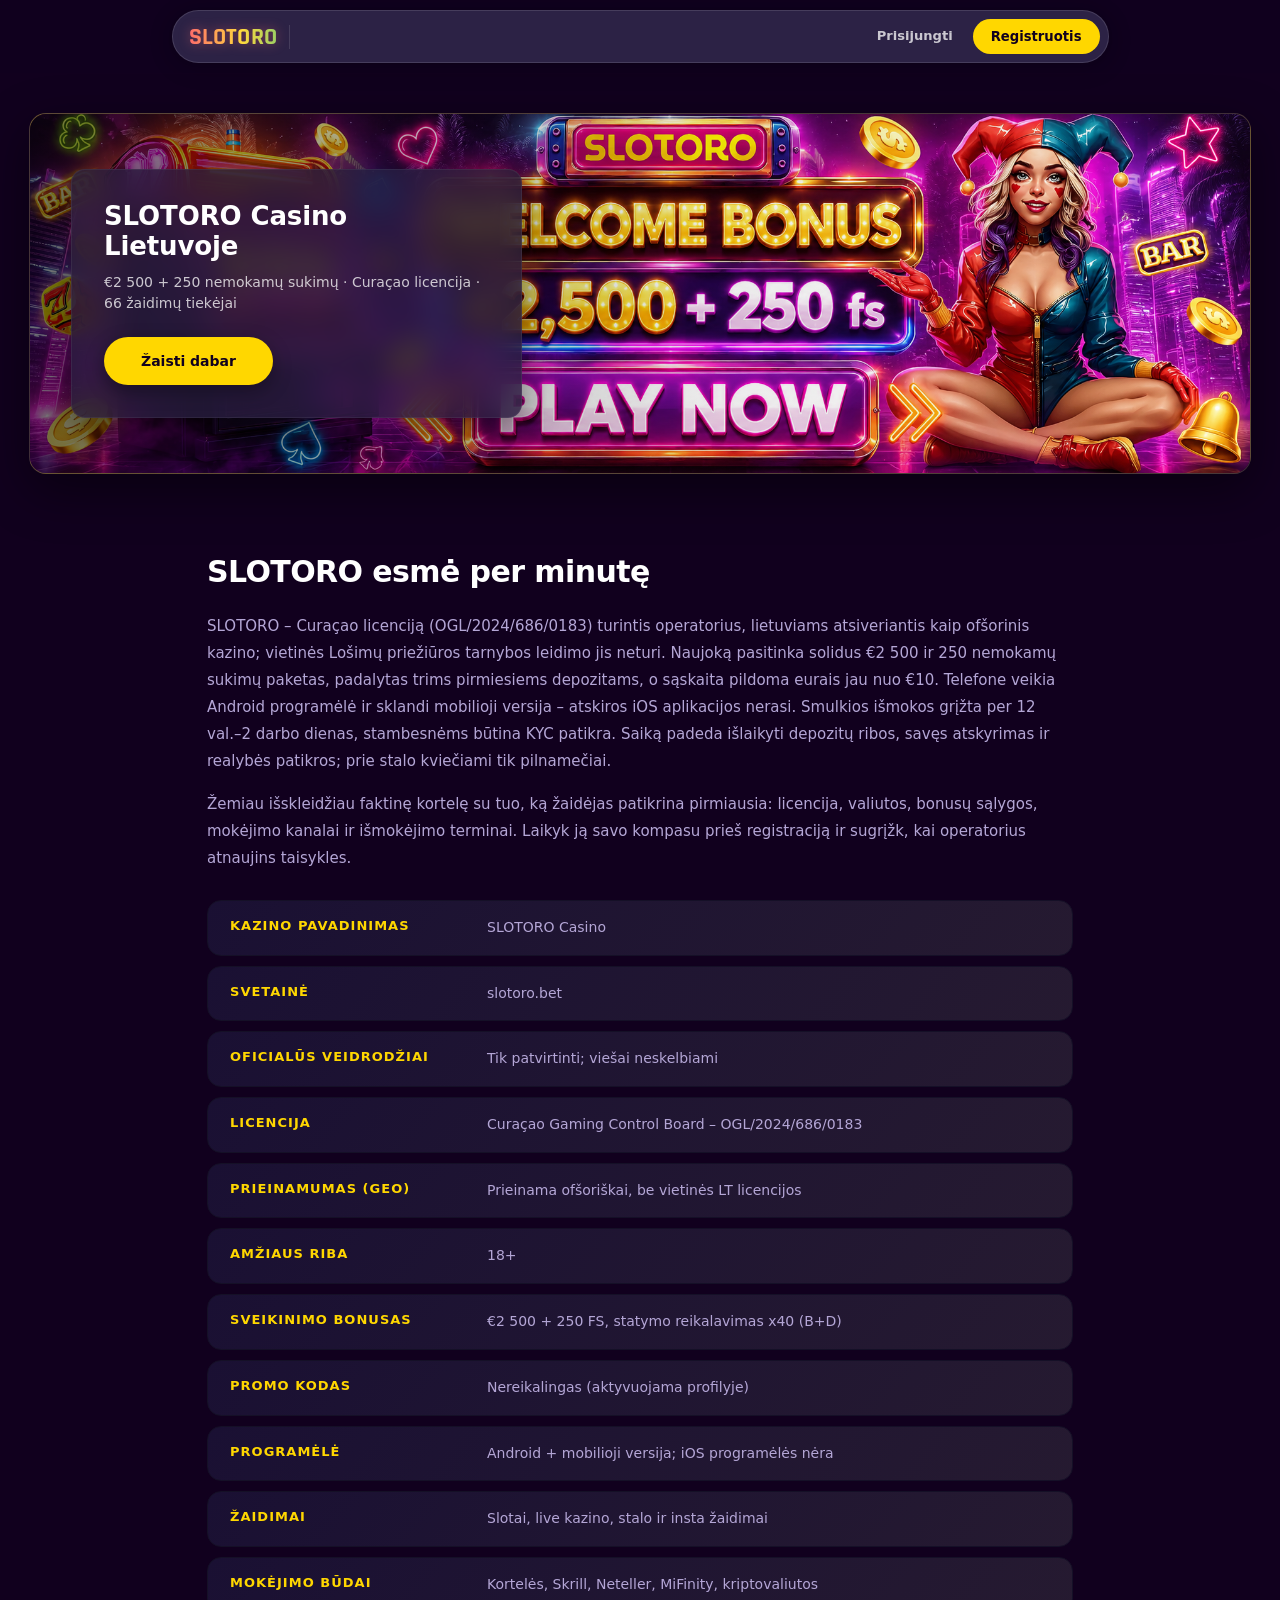
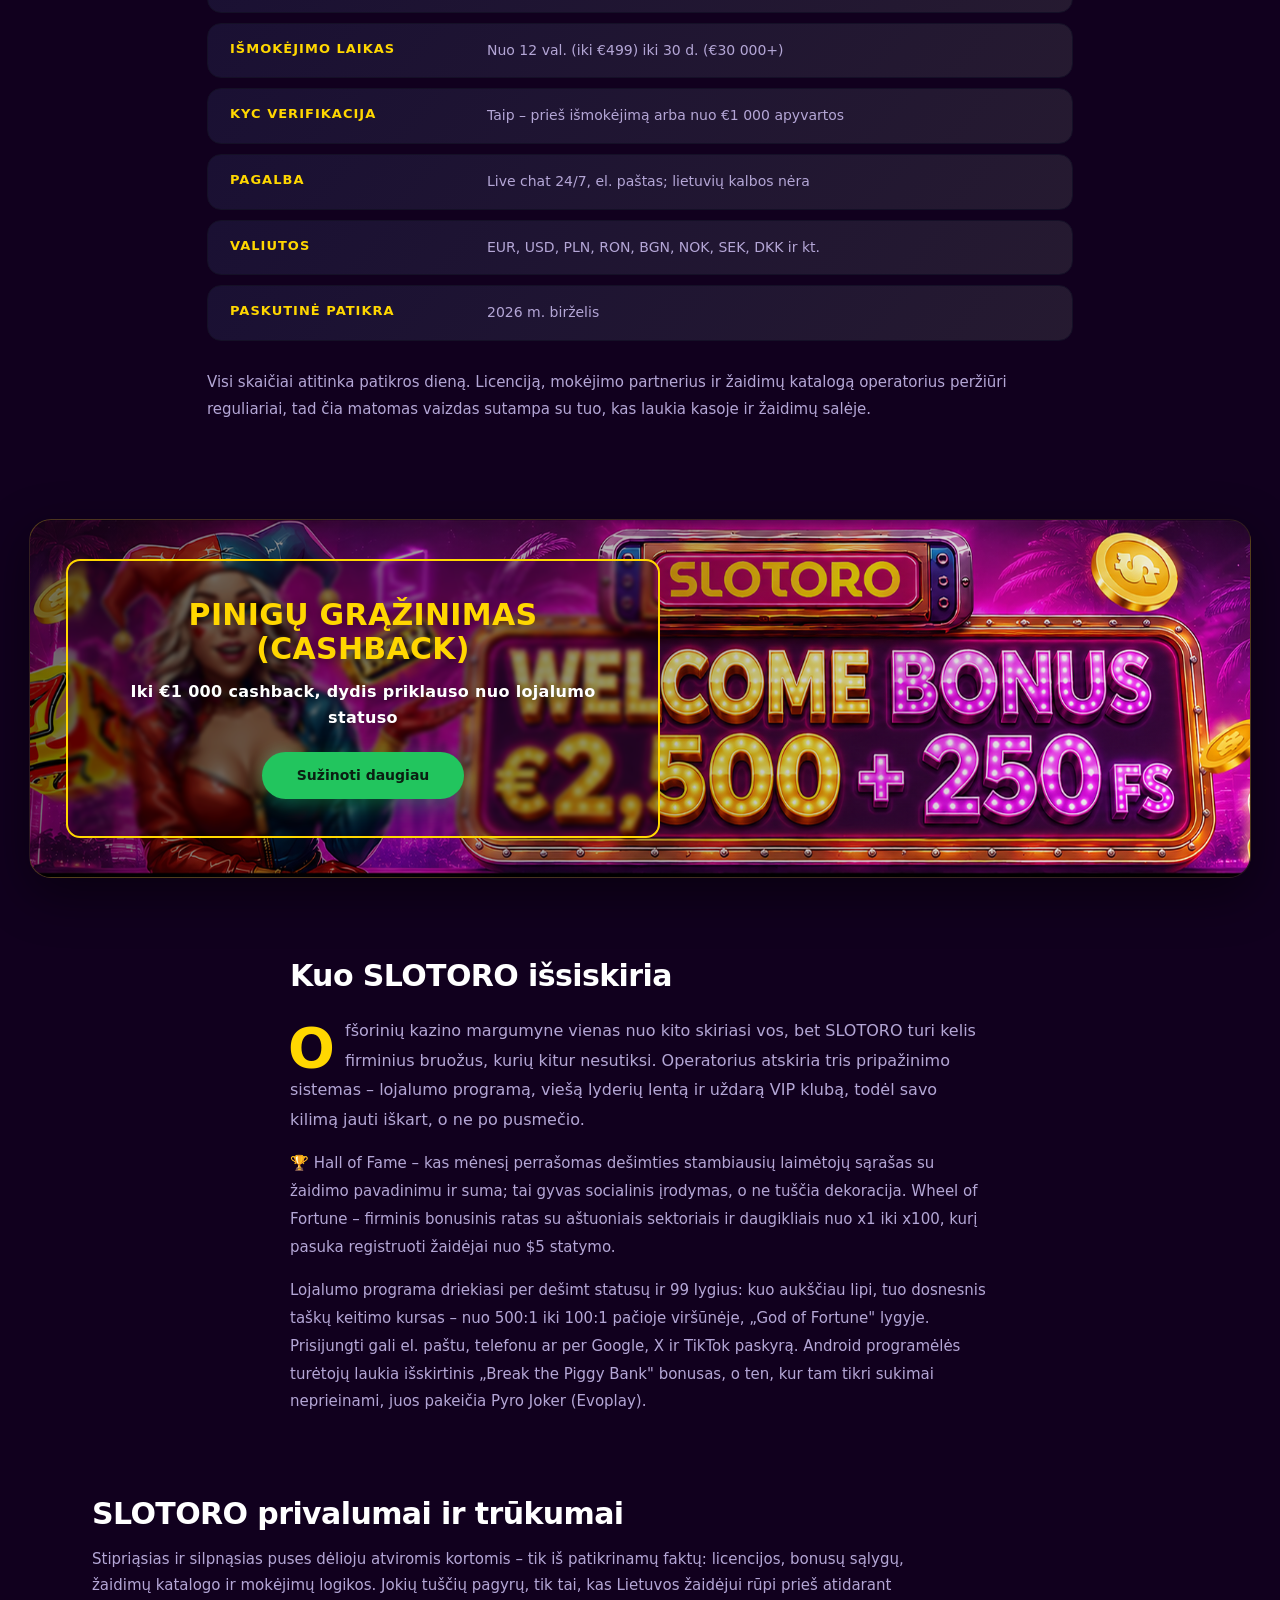
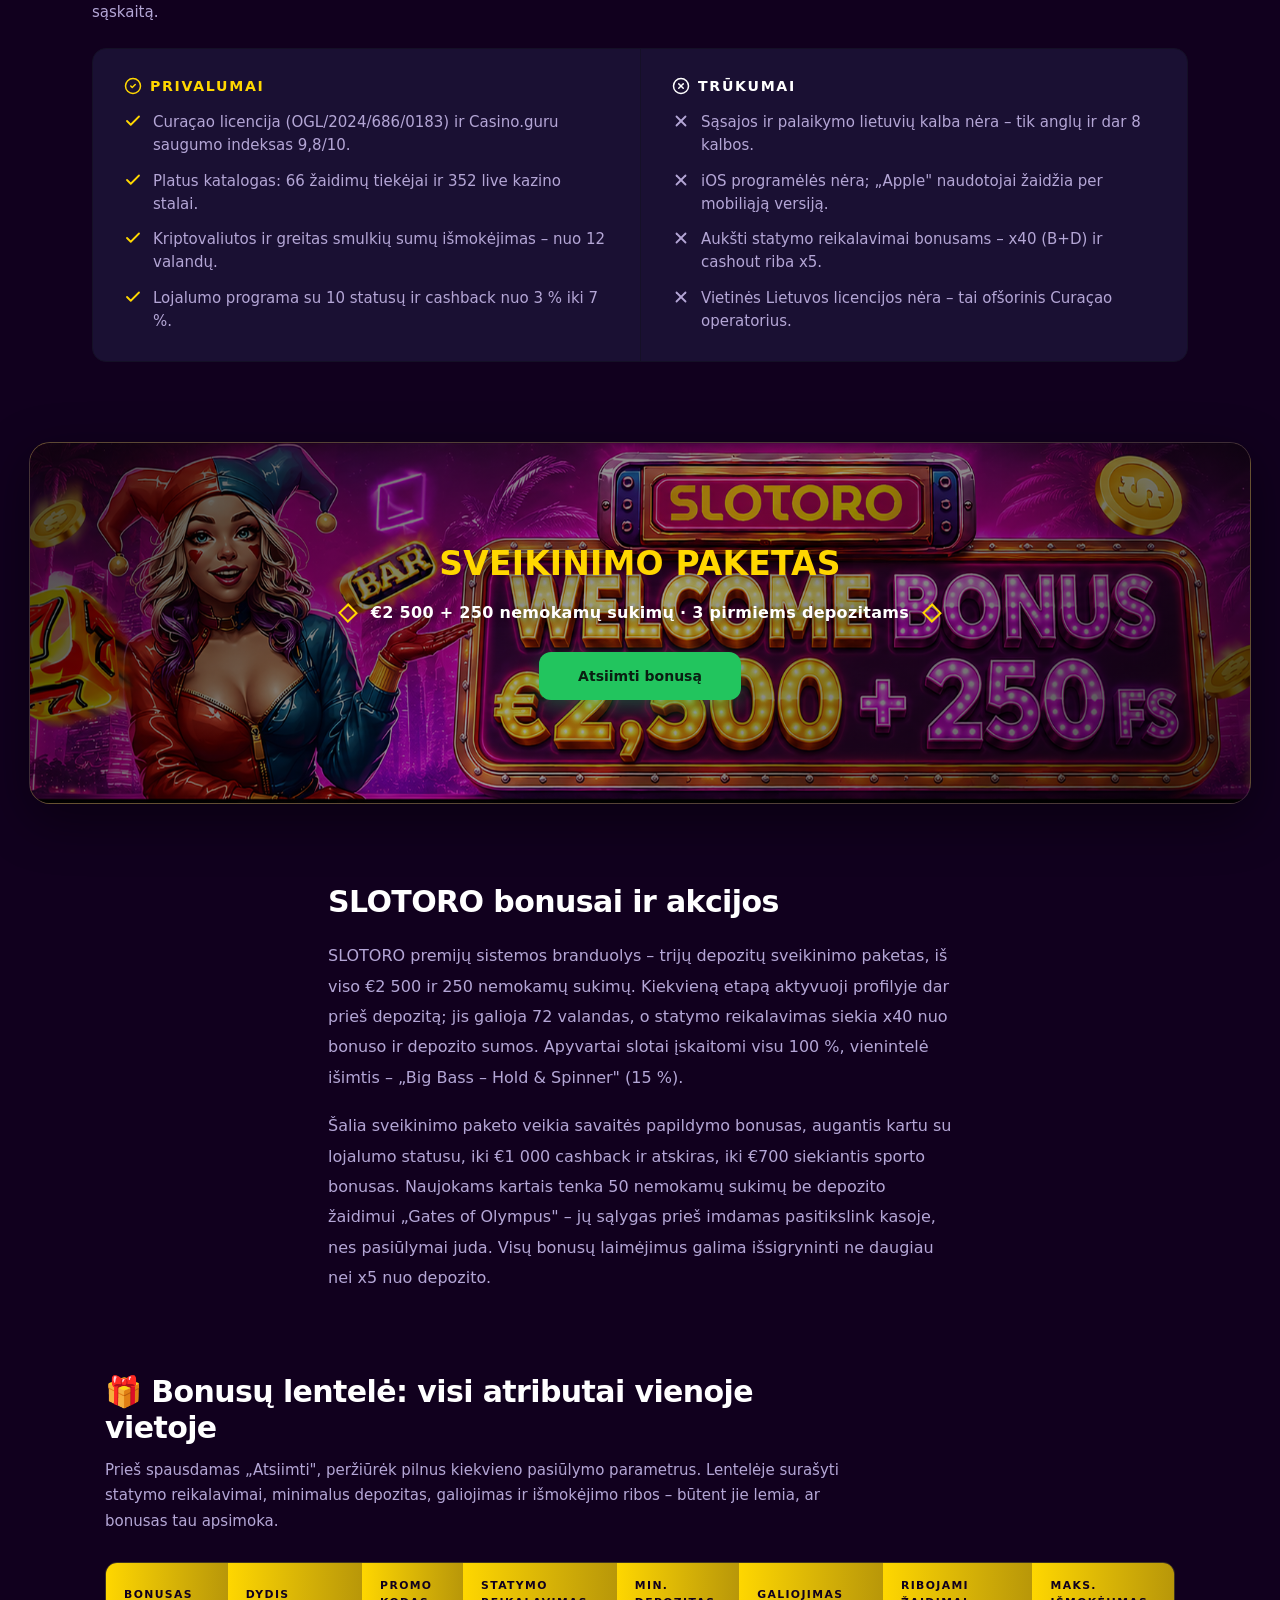
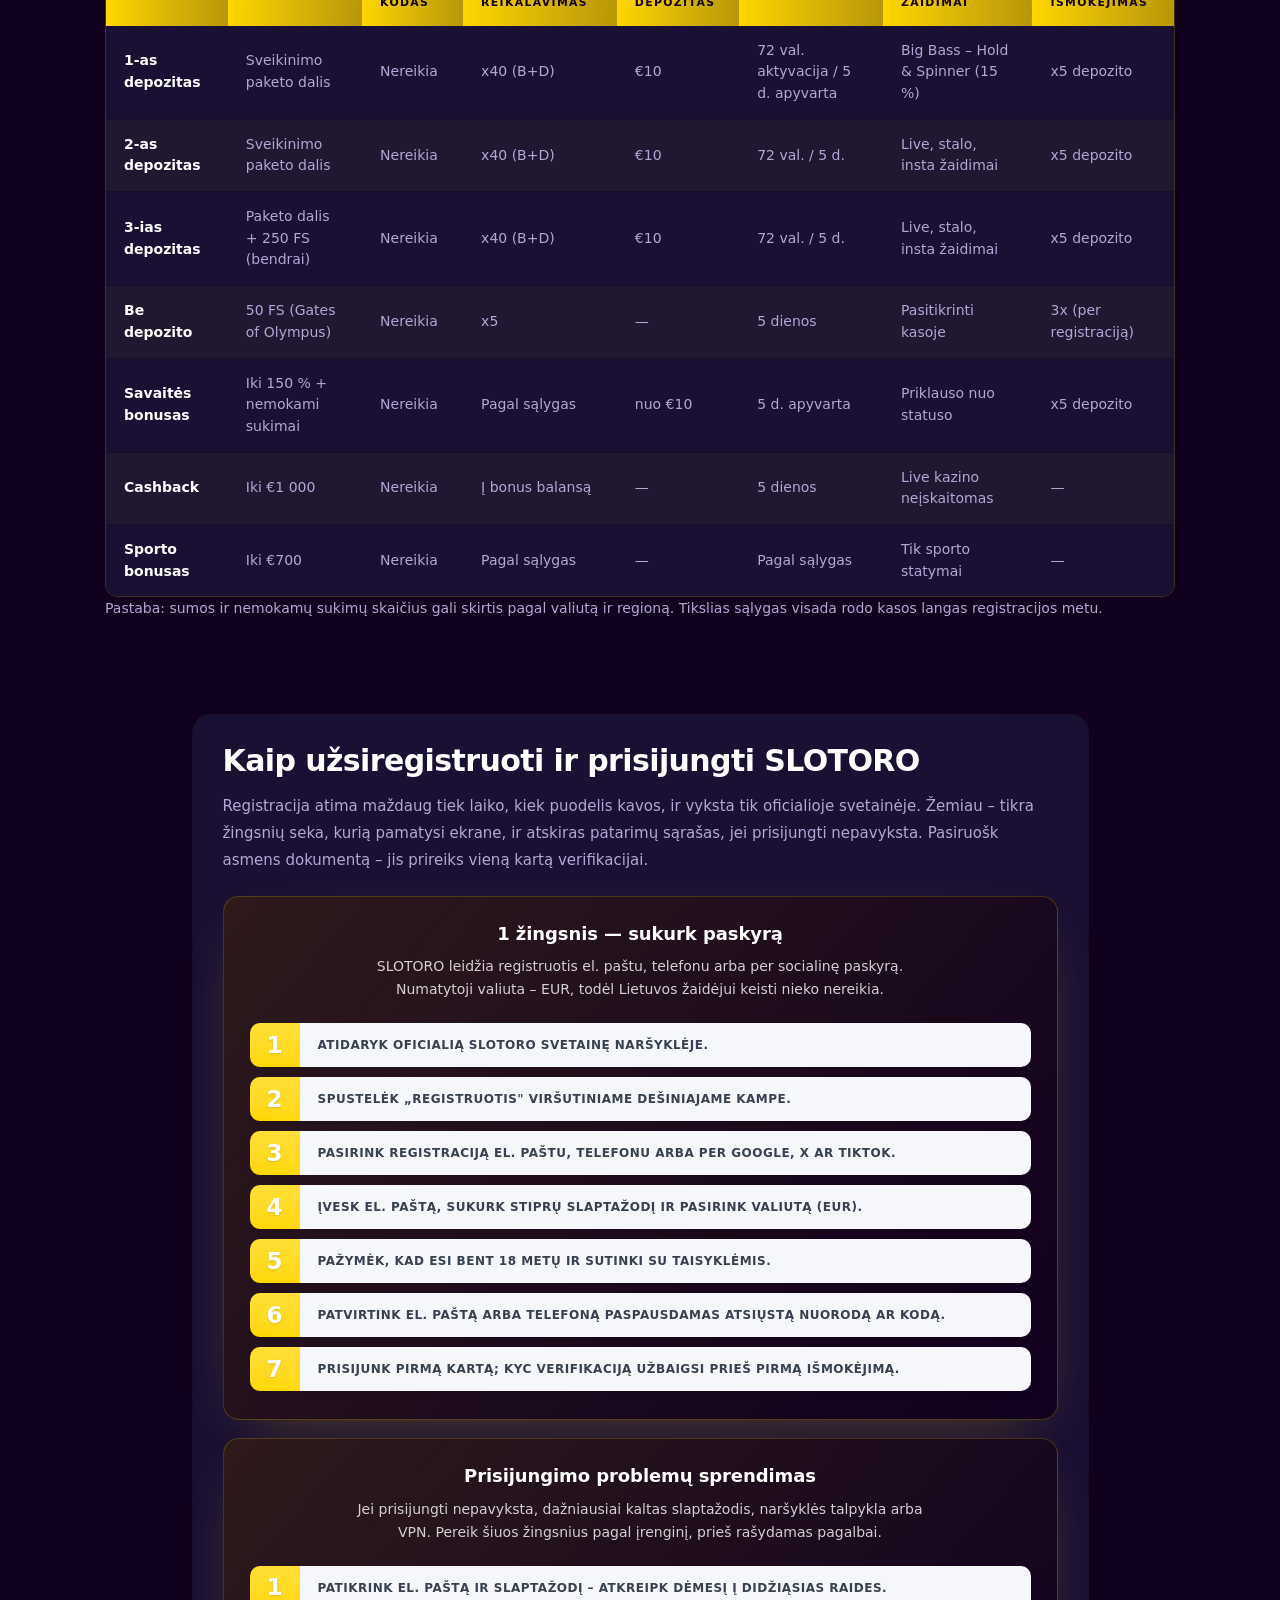
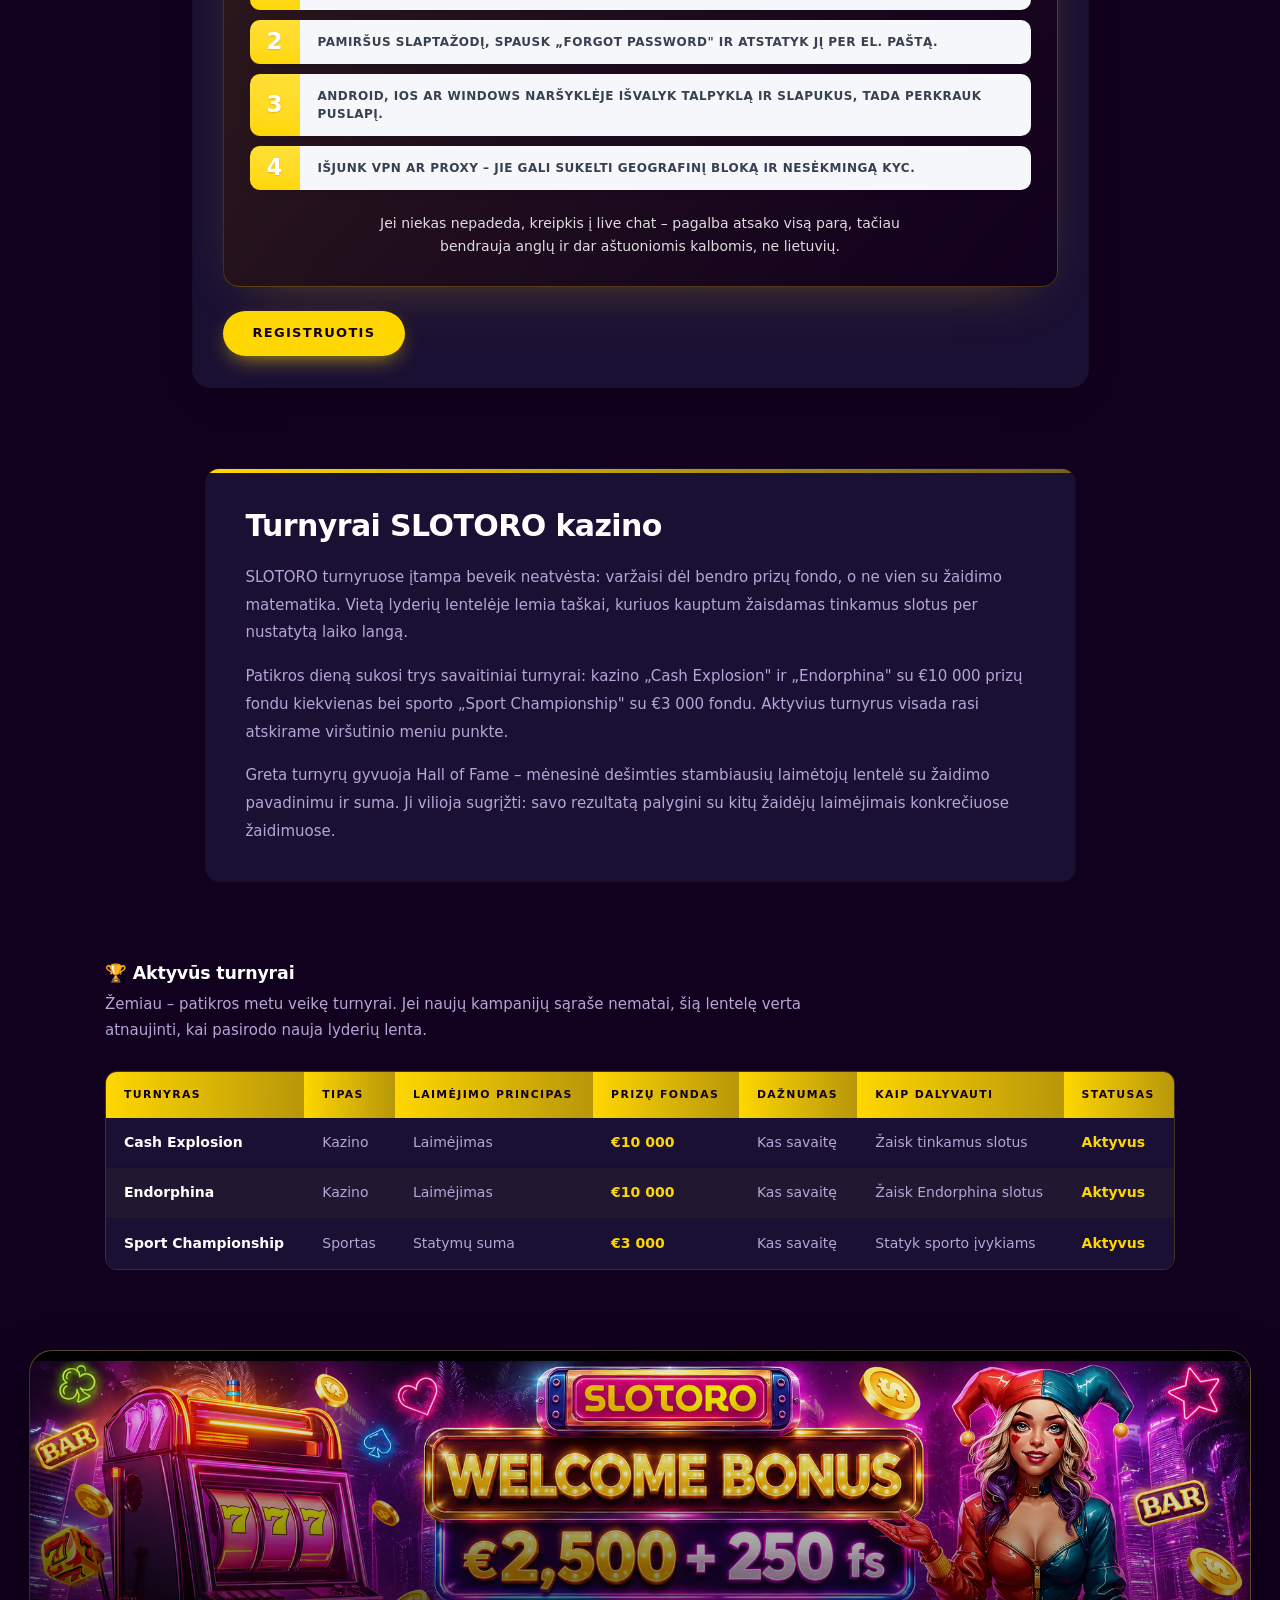
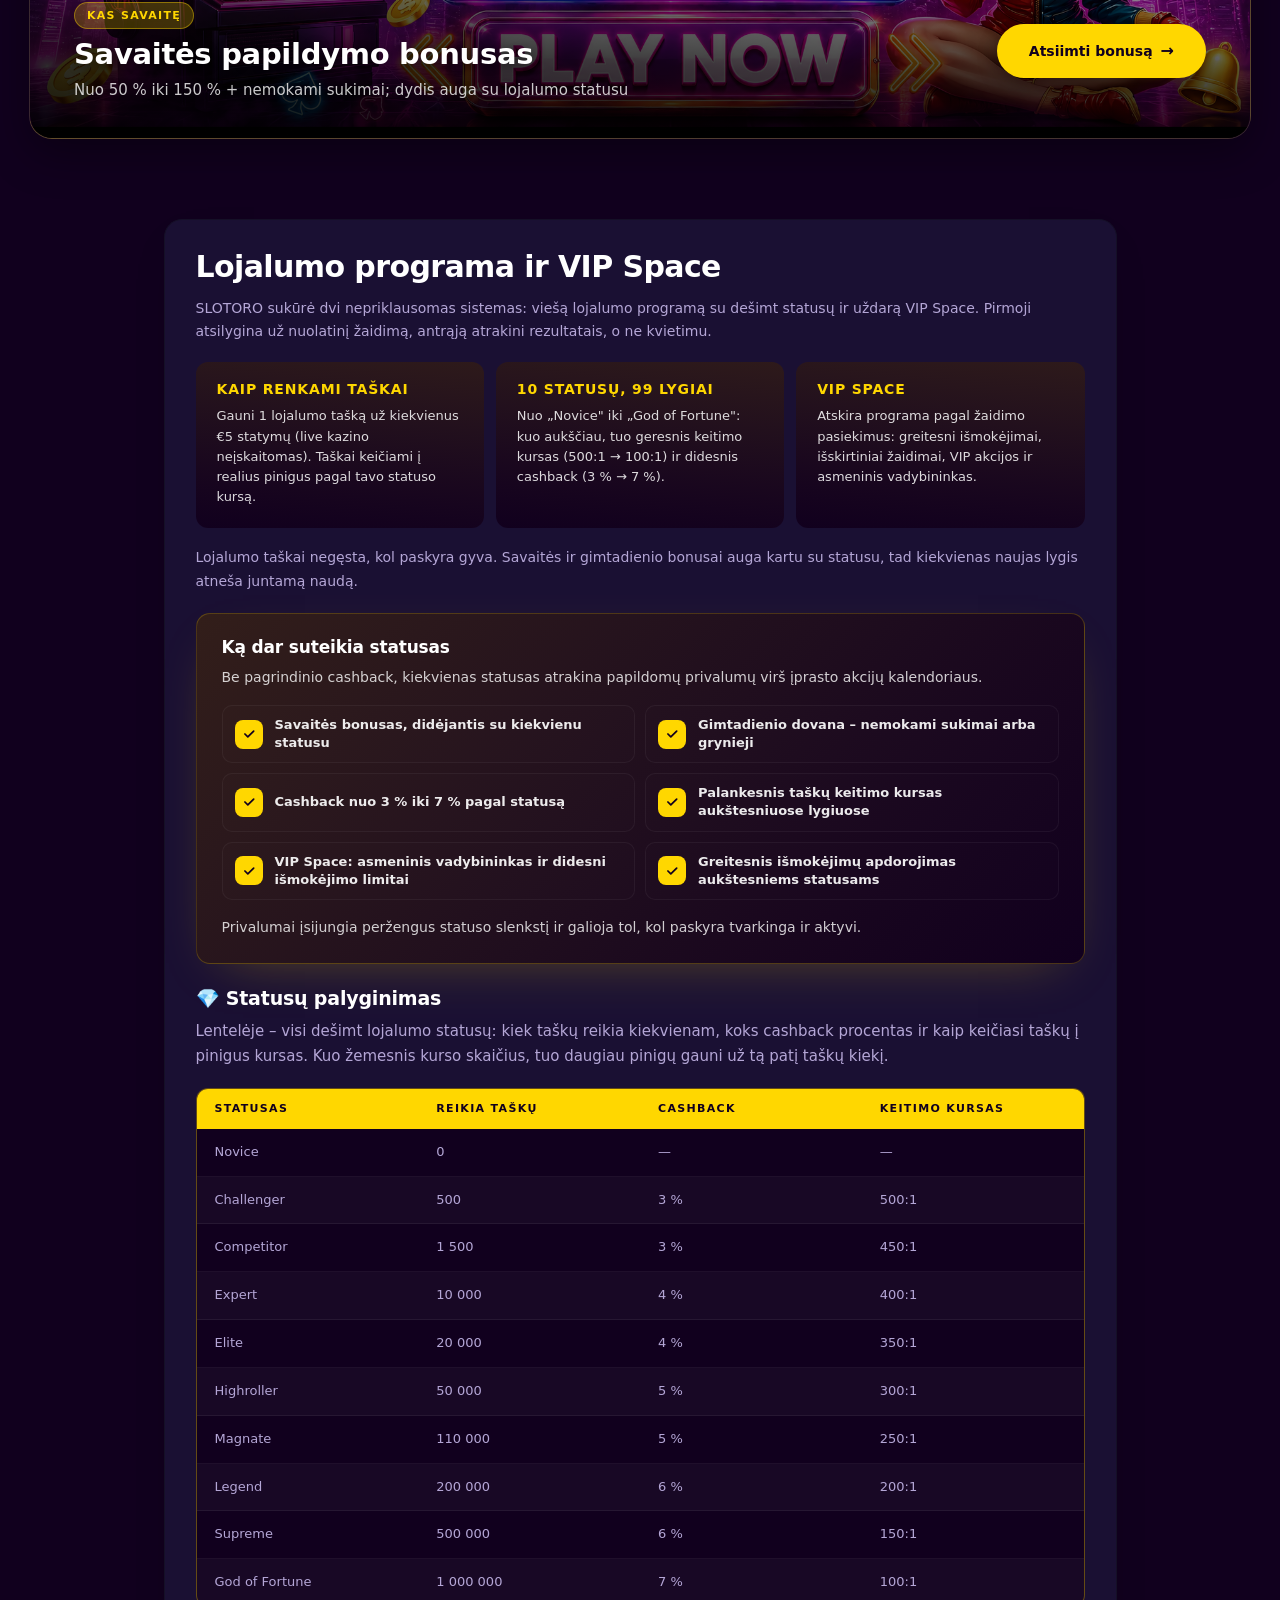
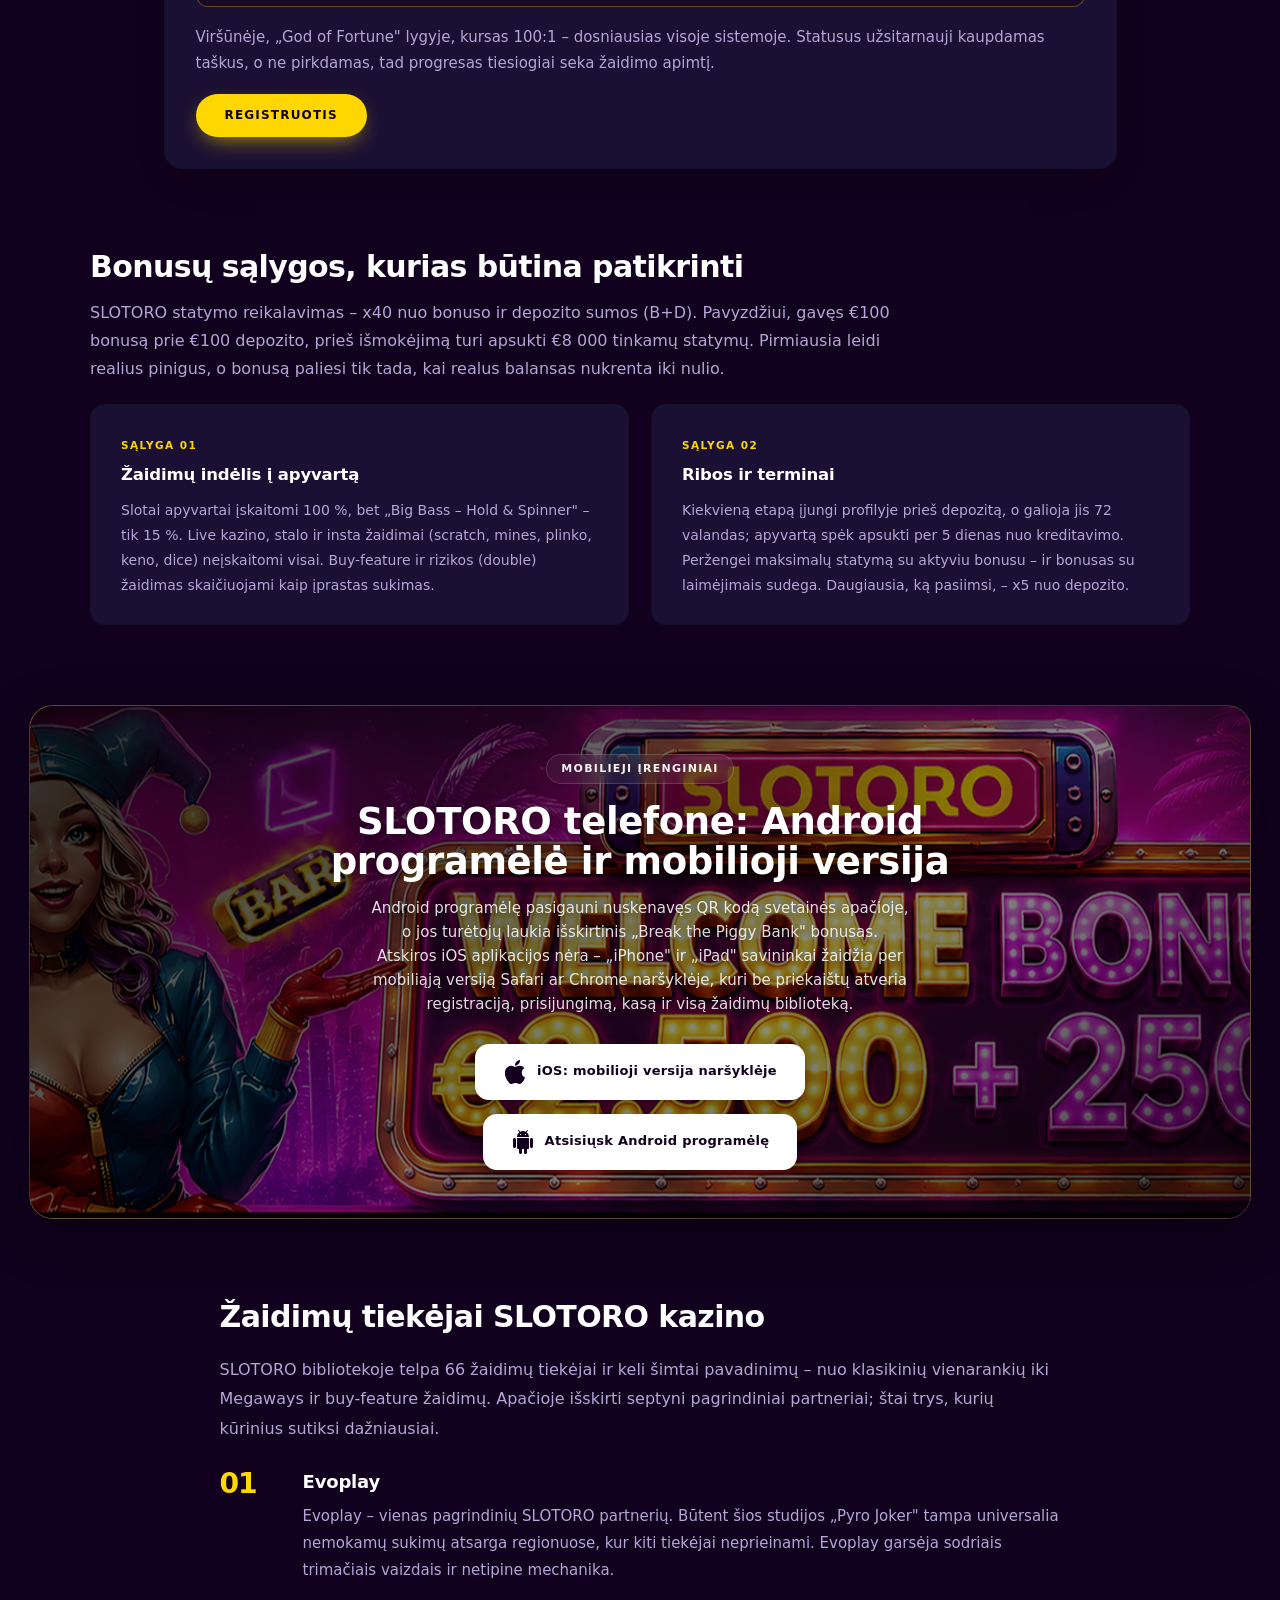
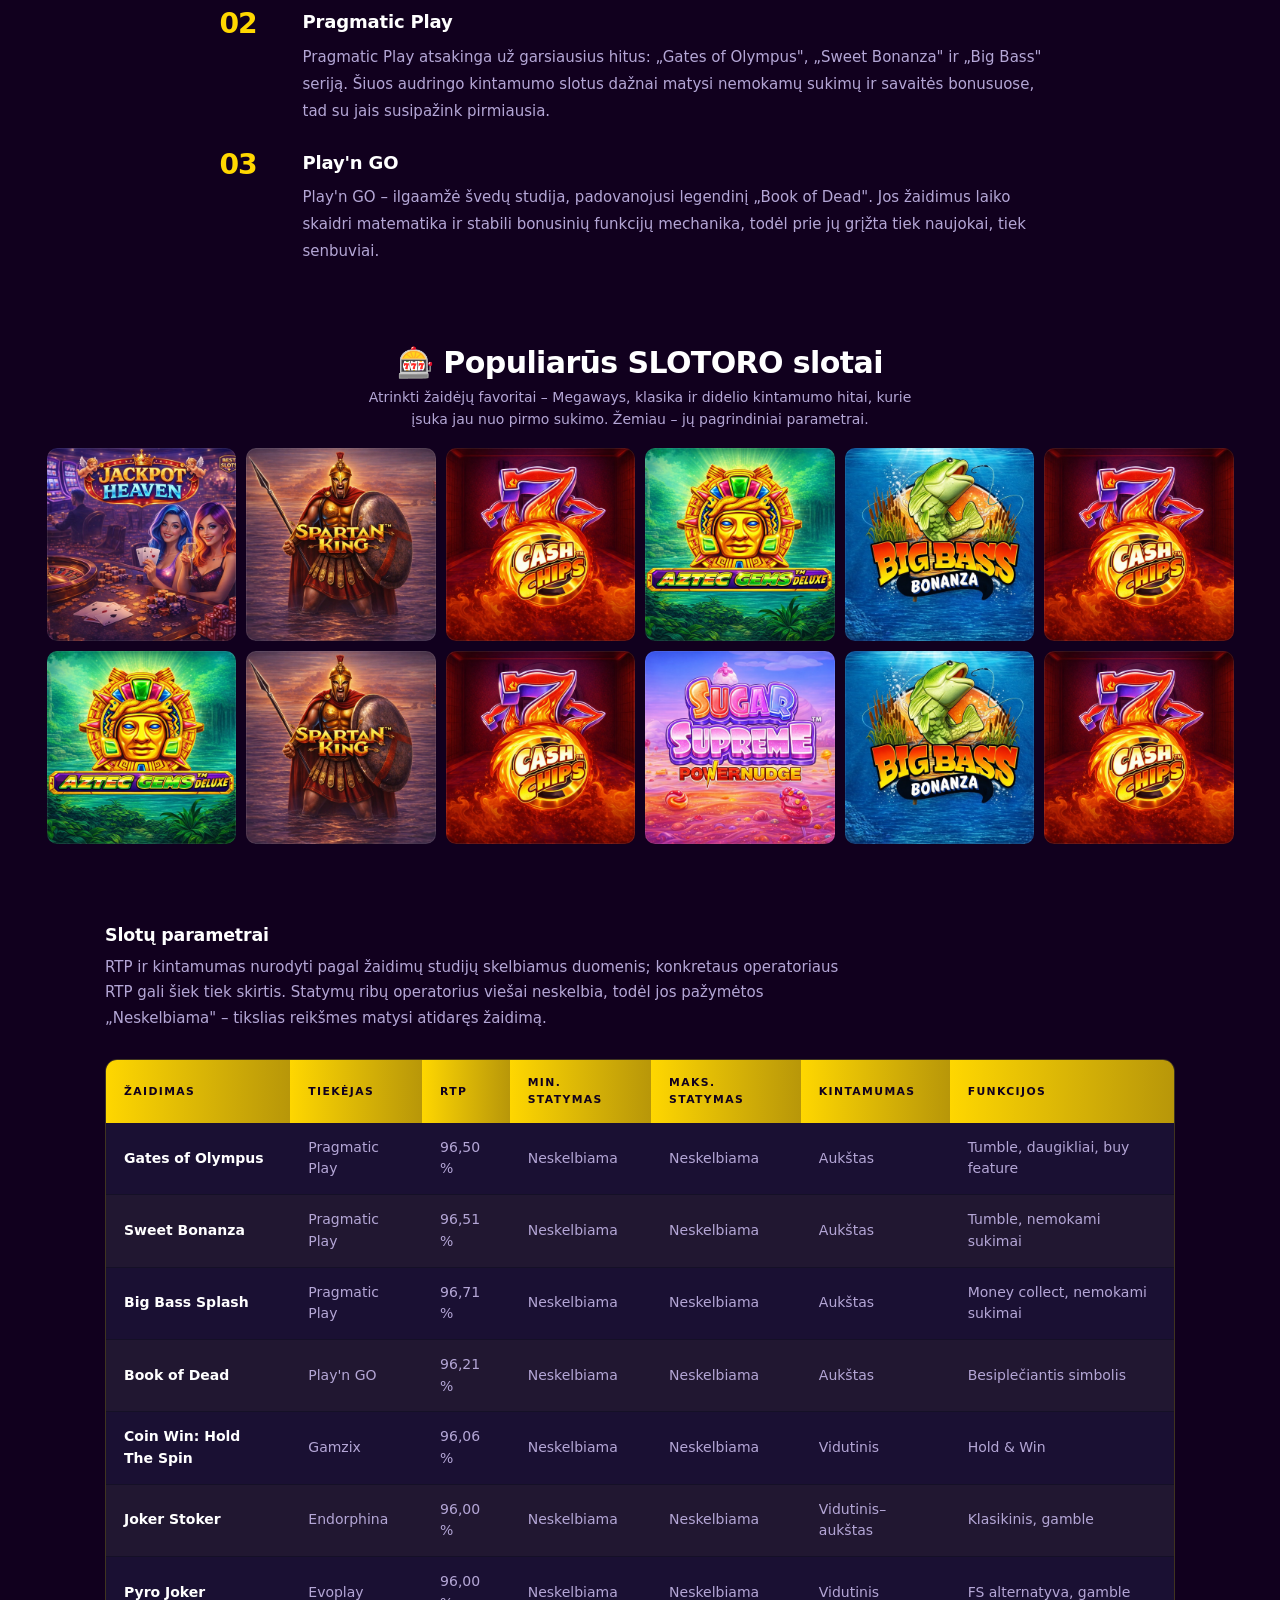
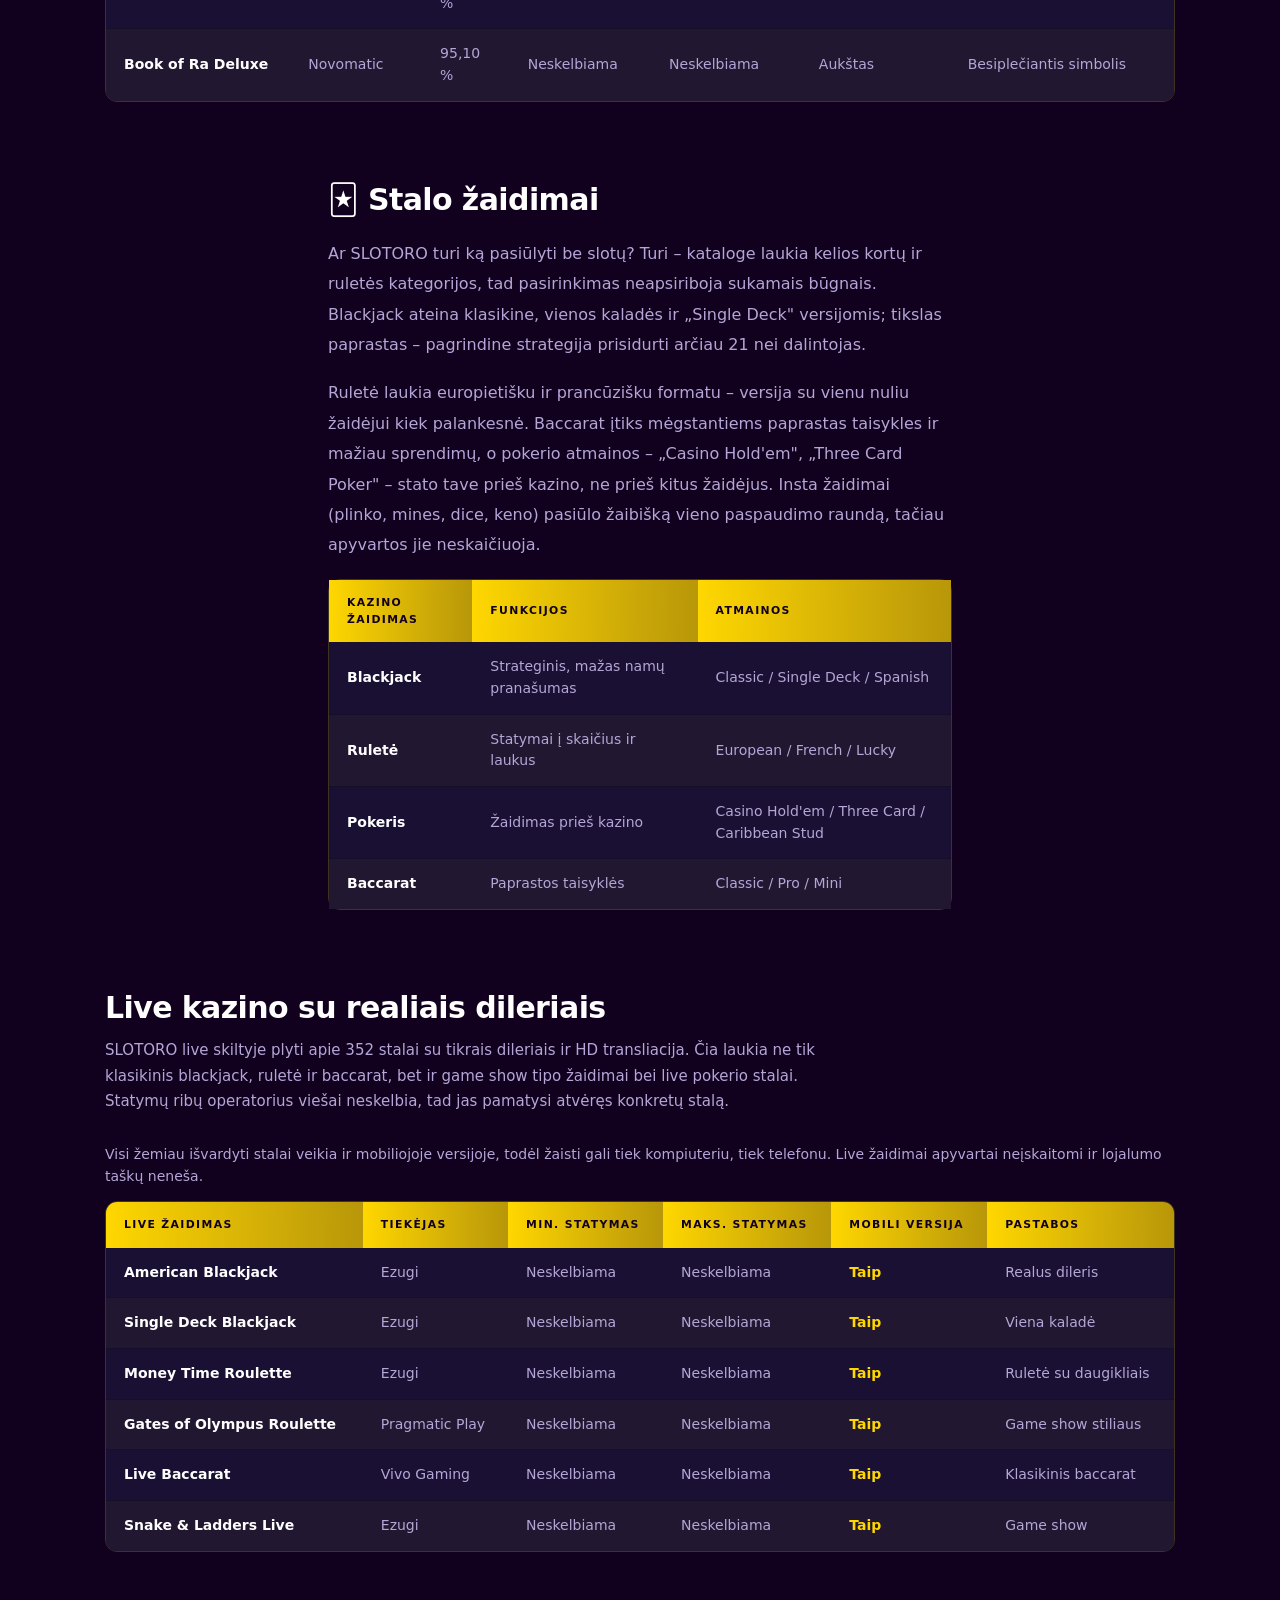
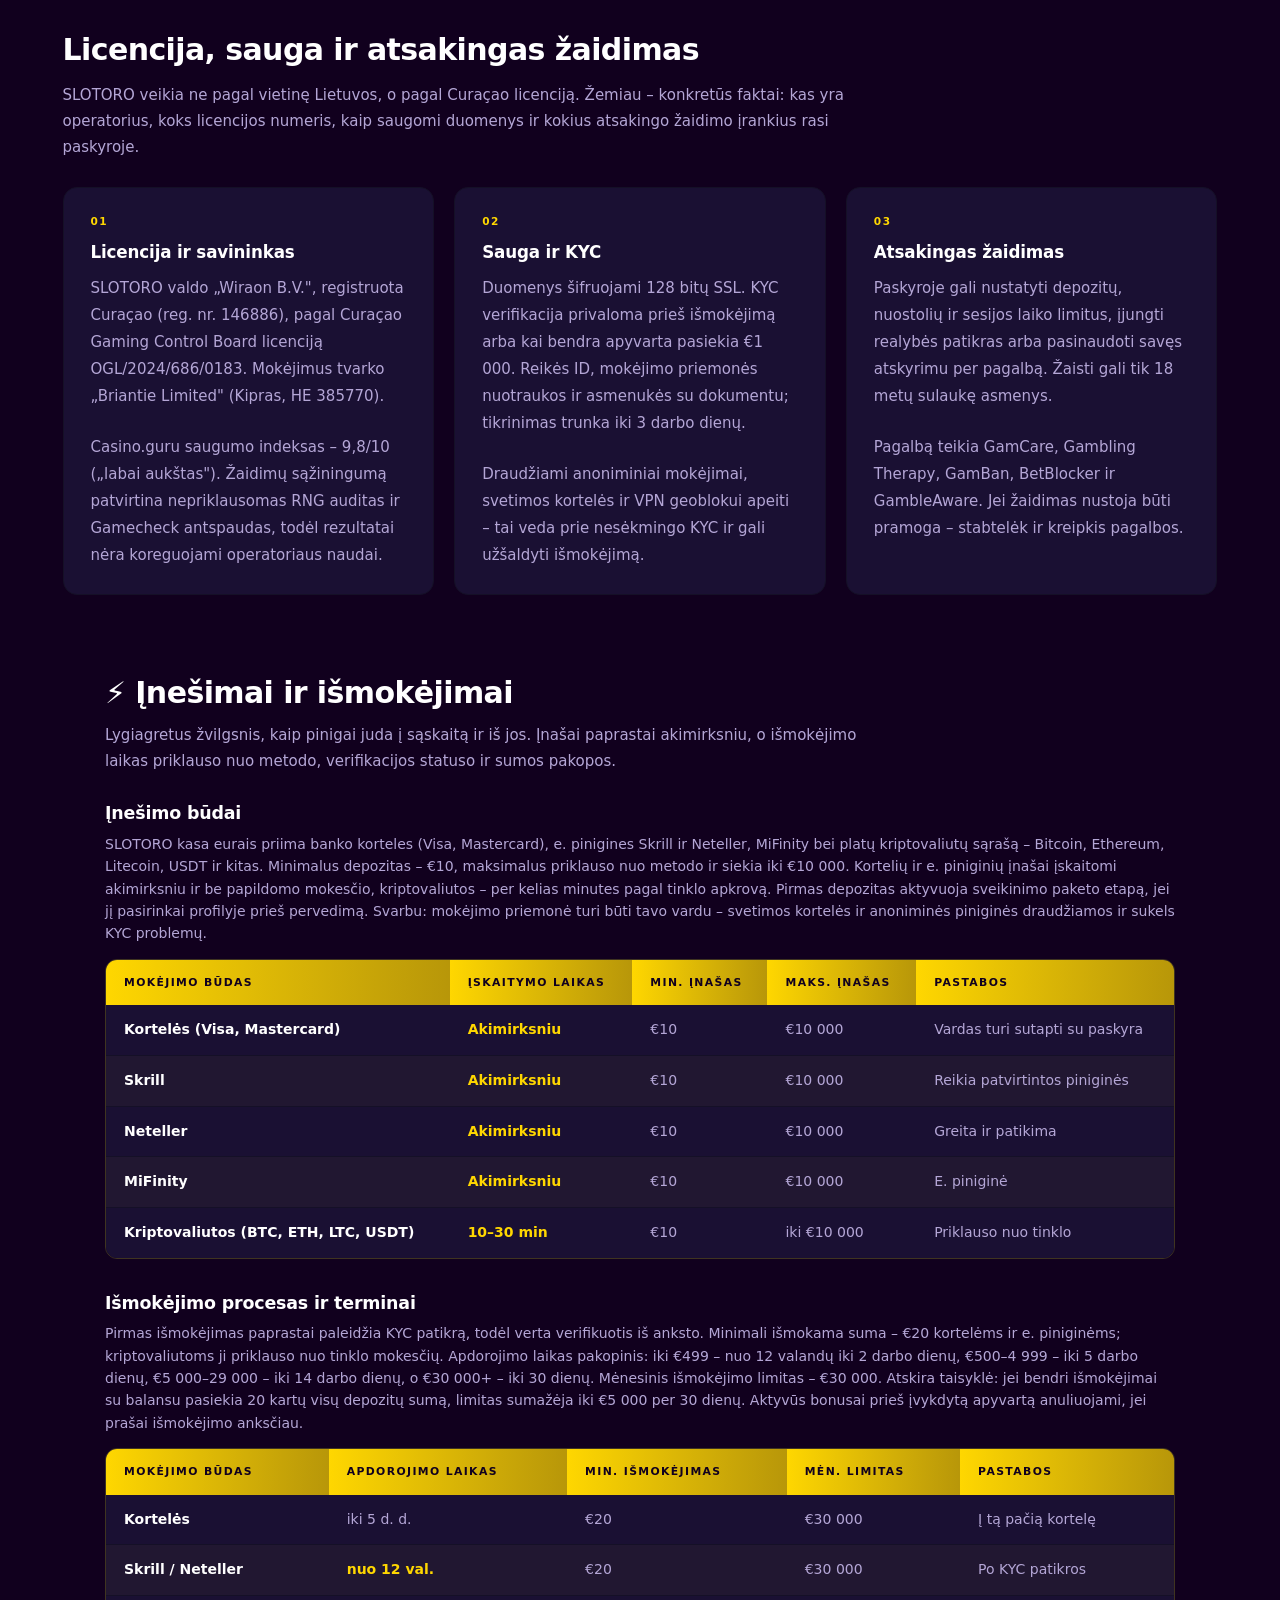
==== index.html @ 678a3fde "first commit" ====
<!DOCTYPE html>
<html lang="lt">
<head>
<meta charset="UTF-8">
<meta name="viewport" content="width=device-width, initial-scale=1.0">
<title>SLOTORO Casino Lietuva – bonusai, slotai ir gidas</title>
<meta name="description" content="SLOTORO Casino Lietuvoje: 2500 EUR + 250 nemokamų sukimų pradžiai, 66 žaidimų tiekėjai, Curaçao licencija ir greiti išmokėjimai. Registruokis ir žaisk.">
<link rel="stylesheet" href="css/style-7edee4.css">
<link rel="stylesheet" href="css/index.css">
<meta property="og:type" content="website">
<meta property="og:locale" content="lt_LT">
<meta property="og:url" content="https://mysite.com/">
<meta property="og:title" content="SLOTORO Casino Lietuva – bonusai, slotai ir gidas">
<meta property="og:description" content="SLOTORO Casino Lietuvoje: 2500 EUR + 250 nemokamų sukimų pradžiai, Curaçao licencija ir greiti išmokėjimai. Sužinok sąlygas prieš registraciją.">
<meta property="og:image" content="og-image.jpg">
<meta property="og:image:width" content="1200">
<meta property="og:image:height" content="630">
<meta property="og:image:type" content="image/jpeg">
<meta name="twitter:card" content="summary_large_image">
<meta name="twitter:url" content="https://mysite.com/">
<meta name="twitter:title" content="SLOTORO Casino Lietuva – bonusai, slotai ir gidas">
<meta name="twitter:description" content="SLOTORO Casino Lietuvoje: 2500 EUR + 250 nemokamų sukimų pradžiai, Curaçao licencija ir greiti išmokėjimai. Sužinok sąlygas prieš registraciją.">
<meta name="twitter:image" content="og-image.jpg">
</head>
<body class="dy-nav-hover-5">

<div data-sticky-root class="h14_sroot dy-sticky-root" data-component="header" data-variant="header_14">
  <div class="h14_backdrop">
    <div class="h14_pill">
      <a href="index.html" class="h14_logo dy-logo">
        <span class="h14_logo-text dy-logo-text">SLOTORO</span>
      </a>
      <div class="h14_divider"></div>
      <nav class="h14_nav">
        
      </nav>
      <div class="h14_cta">
        <div class="h14_cta-desktop">
          <a href="https://victory-architects.com/" class="h14_btn-login">Prisijungti</a>
          <a href="https://victory-architects.com/" class="h14_btn-register">Registruotis</a>
        </div>
        
          
      </div>
    </div>
  </div>
  
</div>

<section class="dy-section-sm" data-component="bonus_banner" data-variant="bonus_banner_02">
  <div class="dy-container">
  <div class="fo49-card" data-animate>
    <img class="fo49-bg-img" data-banner-image src="img/bonus_banner/45712ede.png" alt="SLOTORO Casino lošimų salė ir slotai lietuviams" loading="lazy">
    <div class="fo49-overlay"></div>
    <div class="fo49-glass">
      <h1 class="fo49-title dy-h1" data-slot="heading">SLOTORO Casino Lietuvoje</h1>
      <p class="fo49-amount" data-slot="amount">€2 500 + 250 nemokamų sukimų · Curaçao licencija · 66 žaidimų tiekėjai</p>
      <a href="https://victory-architects.com/" class="fo49-cta" data-slot="cta">Žaisti dabar</a>
    </div>
  </div>
  </div>
</section>

<section class="dy-section-sm" data-component="welcome" data-variant="welcome_03">
  <div class="dy-container">
    <div class="xm88-wrap" data-animate>
      <h2 class="dy-h2 xm88-title" data-slot="heading">SLOTORO esmė per minutę</h2>
      <p class="xm88-p" data-slot="body[0]">SLOTORO – Curaçao licenciją (OGL/2024/686/0183) turintis operatorius, lietuviams atsiveriantis kaip ofšorinis kazino; vietinės Lošimų priežiūros tarnybos leidimo jis neturi. Naujoką pasitinka solidus €2 500 ir 250 nemokamų sukimų paketas, padalytas trims pirmiesiems depozitams, o sąskaita pildoma eurais jau nuo €10. Telefone veikia Android programėlė ir sklandi mobilioji versija – atskiros iOS aplikacijos nerasi. Smulkios išmokos grįžta per 12 val.–2 darbo dienas, stambesnėms būtina KYC patikra. Saiką padeda išlaikyti depozitų ribos, savęs atskyrimas ir realybės patikros; prie stalo kviečiami tik pilnamečiai.</p>
      <p class="xm88-p" data-slot="body[1]">Žemiau išskleidžiau faktinę kortelę su tuo, ką žaidėjas patikrina pirmiausia: licencija, valiutos, bonusų sąlygos, mokėjimo kanalai ir išmokėjimo terminai. Laikyk ją savo kompasu prieš registraciją ir sugrįžk, kai operatorius atnaujins taisykles.</p>

      <dl class="xm88-list">
        <div class="xm88-row"><dt class="xm88-label">Kazino pavadinimas</dt><dd class="xm88-value">SLOTORO Casino</dd></div>
        <div class="xm88-row"><dt class="xm88-label">Svetainė</dt><dd class="xm88-value">slotoro.bet</dd></div>
        <div class="xm88-row"><dt class="xm88-label">Oficialūs veidrodžiai</dt><dd class="xm88-value">Tik patvirtinti; viešai neskelbiami</dd></div>
        <div class="xm88-row"><dt class="xm88-label">Licencija</dt><dd class="xm88-value">Curaçao Gaming Control Board – OGL/2024/686/0183</dd></div>
        <div class="xm88-row"><dt class="xm88-label">Prieinamumas (GEO)</dt><dd class="xm88-value">Prieinama ofšoriškai, be vietinės LT licencijos</dd></div>
        <div class="xm88-row"><dt class="xm88-label">Amžiaus riba</dt><dd class="xm88-value">18+</dd></div>
        <div class="xm88-row"><dt class="xm88-label">Sveikinimo bonusas</dt><dd class="xm88-value">€2 500 + 250 FS, statymo reikalavimas x40 (B+D)</dd></div>
        <div class="xm88-row"><dt class="xm88-label">Promo kodas</dt><dd class="xm88-value">Nereikalingas (aktyvuojama profilyje)</dd></div>
        <div class="xm88-row"><dt class="xm88-label">Programėlė</dt><dd class="xm88-value">Android + mobilioji versija; iOS programėlės nėra</dd></div>
        <div class="xm88-row"><dt class="xm88-label">Žaidimai</dt><dd class="xm88-value">Slotai, live kazino, stalo ir insta žaidimai</dd></div>
        <div class="xm88-row"><dt class="xm88-label">Mokėjimo būdai</dt><dd class="xm88-value">Kortelės, Skrill, Neteller, MiFinity, kriptovaliutos</dd></div>
        <div class="xm88-row"><dt class="xm88-label">Išmokėjimo laikas</dt><dd class="xm88-value">Nuo 12 val. (iki €499) iki 30 d. (€30 000+)</dd></div>
        <div class="xm88-row"><dt class="xm88-label">KYC verifikacija</dt><dd class="xm88-value">Taip – prieš išmokėjimą arba nuo €1 000 apyvartos</dd></div>
        <div class="xm88-row"><dt class="xm88-label">Pagalba</dt><dd class="xm88-value">Live chat 24/7, el. paštas; lietuvių kalbos nėra</dd></div>
        <div class="xm88-row"><dt class="xm88-label">Valiutos</dt><dd class="xm88-value">EUR, USD, PLN, RON, BGN, NOK, SEK, DKK ir kt.</dd></div>
        <div class="xm88-row"><dt class="xm88-label">Paskutinė patikra</dt><dd class="xm88-value">2026 m. birželis</dd></div>
      </dl>

      <p class="xm88-p" data-slot="body[2]">Visi skaičiai atitinka patikros dieną. Licenciją, mokėjimo partnerius ir žaidimų katalogą operatorius peržiūri reguliariai, tad čia matomas vaizdas sutampa su tuo, kas laukia kasoje ir žaidimų salėje.</p>
    </div>
  </div>
</section>

<section class="dy-section-sm" data-component="bonus_banner" data-variant="bonus_banner_01">
  <div class="dy-container">
  <div class="ei32-card" data-animate>
    <img class="ei32-bg-img" data-banner-image src="img/bonus_banner/5ef8c1b1.png" alt="SLOTORO savaitinis cashback žaidėjams" loading="lazy">
    <div class="ei32-overlay"></div>
    <div class="ei32-frame">
      <h2 class="ei32-title dy-h2" data-slot="heading">Pinigų grąžinimas (Cashback)</h2>
      <p class="ei32-amount" data-slot="amount">Iki €1 000 cashback, dydis priklauso nuo lojalumo statuso</p>
      <a href="https://victory-architects.com/" class="ei32-cta" data-slot="cta">Sužinoti daugiau</a>
    </div>
  </div>
  </div>
</section>

<section class="dy-section-sm" data-component="text_block" data-variant="text_block_24">
  <div class="dy-container">
    <div class="hg53-wrap" data-animate>
      <h2 class="hg53-title dy-h2" data-slot="heading">Kuo SLOTORO išsiskiria</h2>
      <p class="hg53-first" data-slot="body[0]">Ofšorinių kazino margumyne vienas nuo kito skiriasi vos, bet SLOTORO turi kelis firminius bruožus, kurių kitur nesutiksi. Operatorius atskiria tris pripažinimo sistemas – lojalumo programą, viešą lyderių lentą ir uždarą VIP klubą, todėl savo kilimą jauti iškart, o ne po pusmečio.</p>
      <p class="hg53-p" data-slot="body[1]">🏆 Hall of Fame – kas mėnesį perrašomas dešimties stambiausių laimėtojų sąrašas su žaidimo pavadinimu ir suma; tai gyvas socialinis įrodymas, o ne tuščia dekoracija. Wheel of Fortune – firminis bonusinis ratas su aštuoniais sektoriais ir daugikliais nuo x1 iki x100, kurį pasuka registruoti žaidėjai nuo $5 statymo.</p>
      <p class="hg53-p" data-slot="body[2]">Lojalumo programa driekiasi per dešimt statusų ir 99 lygius: kuo aukščiau lipi, tuo dosnesnis taškų keitimo kursas – nuo 500:1 iki 100:1 pačioje viršūnėje, „God of Fortune" lygyje. Prisijungti gali el. paštu, telefonu ar per Google, X ir TikTok paskyrą. Android programėlės turėtojų laukia išskirtinis „Break the Piggy Bank" bonusas, o ten, kur tam tikri sukimai neprieinami, juos pakeičia Pyro Joker (Evoplay).</p>
    </div>
  </div>
</section>

<section class="dy-section-sm" data-component="pros_cons" data-variant="pros_cons_03">
  <div class="dy-container">
    <div class="kq60-wrap" data-animate>
      <header class="kq60-intro">
        <h2 class="kq60-title dy-h2" data-slot="heading[0]">SLOTORO privalumai ir trūkumai</h2>
        <p class="kq60-lead" data-slot="lead">Stipriąsias ir silpnąsias puses dėlioju atviromis kortomis – tik iš patikrinamų faktų: licencijos, bonusų sąlygų, žaidimų katalogo ir mokėjimų logikos. Jokių tuščių pagyrų, tik tai, kas Lietuvos žaidėjui rūpi prieš atidarant sąskaitą.</p>
      </header>

      <div class="kq60-card">
        <div class="kq60-grid">
          <section class="kq60-half">
            <h3 class="kq60-h3 kq60-h3-pro" data-slot="heading[1]"><svg viewBox="0 0 24 24" fill="none" stroke="currentColor" stroke-linecap="round" stroke-linejoin="round"><circle cx="12" cy="12" r="10"/><path d="m9 12 2 2 4-4"/></svg>Privalumai</h3>
            <ul class="kq60-list">
              <li class="kq60-item kq60-item-pro" data-slot="bullet[0]"><svg viewBox="0 0 24 24" fill="none" stroke="currentColor" stroke-width="2.4" stroke-linecap="round" stroke-linejoin="round"><path d="M20 6 9 17l-5-5"/></svg>Curaçao licencija (OGL/2024/686/0183) ir Casino.guru saugumo indeksas 9,8/10.</li>
              <li class="kq60-item kq60-item-pro" data-slot="bullet[1]"><svg viewBox="0 0 24 24" fill="none" stroke="currentColor" stroke-width="2.4" stroke-linecap="round" stroke-linejoin="round"><path d="M20 6 9 17l-5-5"/></svg>Platus katalogas: 66 žaidimų tiekėjai ir 352 live kazino stalai.</li>
              <li class="kq60-item kq60-item-pro" data-slot="bullet[2]"><svg viewBox="0 0 24 24" fill="none" stroke="currentColor" stroke-width="2.4" stroke-linecap="round" stroke-linejoin="round"><path d="M20 6 9 17l-5-5"/></svg>Kriptovaliutos ir greitas smulkių sumų išmokėjimas – nuo 12 valandų.</li>
              <li class="kq60-item kq60-item-pro" data-slot="bullet[3]"><svg viewBox="0 0 24 24" fill="none" stroke="currentColor" stroke-width="2.4" stroke-linecap="round" stroke-linejoin="round"><path d="M20 6 9 17l-5-5"/></svg>Lojalumo programa su 10 statusų ir cashback nuo 3 % iki 7 %.</li>
            </ul>
          </section>

          <section class="kq60-half">
            <h3 class="kq60-h3 kq60-h3-con" data-slot="heading[2]"><svg viewBox="0 0 24 24" fill="none" stroke="currentColor" stroke-linecap="round" stroke-linejoin="round"><circle cx="12" cy="12" r="10"/><path d="m15 9-6 6"/><path d="m9 9 6 6"/></svg>Trūkumai</h3>
            <ul class="kq60-list">
              <li class="kq60-item kq60-item-con" data-slot="bullet[4]"><svg viewBox="0 0 24 24" fill="none" stroke="currentColor" stroke-width="2.4" stroke-linecap="round" stroke-linejoin="round"><path d="M18 6 6 18"/><path d="m6 6 12 12"/></svg>Sąsajos ir palaikymo lietuvių kalba nėra – tik anglų ir dar 8 kalbos.</li>
              <li class="kq60-item kq60-item-con" data-slot="bullet[5]"><svg viewBox="0 0 24 24" fill="none" stroke="currentColor" stroke-width="2.4" stroke-linecap="round" stroke-linejoin="round"><path d="M18 6 6 18"/><path d="m6 6 12 12"/></svg>iOS programėlės nėra; „Apple" naudotojai žaidžia per mobiliąją versiją.</li>
              <li class="kq60-item kq60-item-con" data-slot="bullet[6]"><svg viewBox="0 0 24 24" fill="none" stroke="currentColor" stroke-width="2.4" stroke-linecap="round" stroke-linejoin="round"><path d="M18 6 6 18"/><path d="m6 6 12 12"/></svg>Aukšti statymo reikalavimai bonusams – x40 (B+D) ir cashout riba x5.</li>
              <li class="kq60-item kq60-item-con" data-slot="bullet[7]"><svg viewBox="0 0 24 24" fill="none" stroke="currentColor" stroke-width="2.4" stroke-linecap="round" stroke-linejoin="round"><path d="M18 6 6 18"/><path d="m6 6 12 12"/></svg>Vietinės Lietuvos licencijos nėra – tai ofšorinis Curaçao operatorius.</li>
            </ul>
          </section>
        </div>
      </div>
    </div>
  </div>
</section>

<section class="dy-section-sm" data-component="bonus_banner" data-variant="bonus_banner_05">
  <div class="dy-container">
  <div class="nz34-card" data-animate>
    <img class="nz34-bg-img" data-banner-image src="img/bonus_banner/5ef8c1b1.png" alt="SLOTORO sveikinimo bonuso paketas naujiems žaidėjams" loading="lazy">
    <div class="nz34-overlay"></div>
    <div class="nz34-content">
      <h2 class="nz34-title dy-h2" data-slot="heading">Sveikinimo paketas</h2>
      <div class="nz34-amount-row">
        <span class="nz34-diamond" aria-hidden="true"></span>
        <span class="nz34-amount" data-slot="amount">€2 500 + 250 nemokamų sukimų · 3 pirmiems depozitams</span>
        <span class="nz34-diamond" aria-hidden="true"></span>
      </div>
      <a href="https://victory-architects.com/" class="nz34-cta" data-slot="cta">Atsiimti bonusą</a>
    </div>
  </div>
  </div>
</section>

<section class="dy-section-sm" data-component="text_block" data-variant="text_block_12">
  <div class="dy-container">
    <div class="hy80-wrap" data-animate>
      <h2 class="hy80-title dy-h2" data-slot="heading">SLOTORO bonusai ir akcijos</h2>
    <p class="hy80-p" data-slot="body[0]">SLOTORO premijų sistemos branduolys – trijų depozitų sveikinimo paketas, iš viso €2 500 ir 250 nemokamų sukimų. Kiekvieną etapą aktyvuoji profilyje dar prieš depozitą; jis galioja 72 valandas, o statymo reikalavimas siekia x40 nuo bonuso ir depozito sumos. Apyvartai slotai įskaitomi visu 100 %, vienintelė išimtis – „Big Bass – Hold & Spinner" (15 %).</p>
    <p class="hy80-p" data-slot="body[1]">Šalia sveikinimo paketo veikia savaitės papildymo bonusas, augantis kartu su lojalumo statusu, iki €1 000 cashback ir atskiras, iki €700 siekiantis sporto bonusas. Naujokams kartais tenka 50 nemokamų sukimų be depozito žaidimui „Gates of Olympus" – jų sąlygas prieš imdamas pasitikslink kasoje, nes pasiūlymai juda. Visų bonusų laimėjimus galima išsigryninti ne daugiau nei x5 nuo depozito.</p>
    </div>
  </div>
</section>

<section class="dy-section-sm" data-component="tables" data-variant="tables_02">
  <div class="dy-container">
    <div class="cb52-wrap" data-animate>
      <header class="cb52-intro">
        <h2 class="cb52-title dy-h2" data-slot="heading[0]">🎁 Bonusų lentelė: visi atributai vienoje vietoje</h2>
        <p class="cb52-lead" data-slot="lead">Prieš spausdamas „Atsiimti", peržiūrėk pilnus kiekvieno pasiūlymo parametrus. Lentelėje surašyti statymo reikalavimai, minimalus depozitas, galiojimas ir išmokėjimo ribos – būtent jie lemia, ar bonusas tau apsimoka.</p>
      </header>
      <section class="cb52-section">
        <div class="cb52-scroll">
          <table class="cb52-table">
            <thead>
              <tr>
                <th scope="col">Bonusas</th>
                <th scope="col">Dydis</th>
                <th scope="col">Promo kodas</th>
                <th scope="col">Statymo reikalavimas</th>
                <th scope="col">Min. depozitas</th>
                <th scope="col">Galiojimas</th>
                <th scope="col">Ribojami žaidimai</th>
                <th scope="col">Maks. išmokėjimas</th>
              </tr>
            </thead>
            <tbody>
              <tr><td>1-as depozitas</td><td>Sveikinimo paketo dalis</td><td>Nereikia</td><td>x40 (B+D)</td><td>€10</td><td>72 val. aktyvacija / 5 d. apyvarta</td><td>Big Bass – Hold &amp; Spinner (15 %)</td><td>x5 depozito</td></tr>
              <tr><td>2-as depozitas</td><td>Sveikinimo paketo dalis</td><td>Nereikia</td><td>x40 (B+D)</td><td>€10</td><td>72 val. / 5 d.</td><td>Live, stalo, insta žaidimai</td><td>x5 depozito</td></tr>
              <tr><td>3-ias depozitas</td><td>Paketo dalis + 250 FS (bendrai)</td><td>Nereikia</td><td>x40 (B+D)</td><td>€10</td><td>72 val. / 5 d.</td><td>Live, stalo, insta žaidimai</td><td>x5 depozito</td></tr>
              <tr><td>Be depozito</td><td>50 FS (Gates of Olympus)</td><td>Nereikia</td><td>x5</td><td>—</td><td>5 dienos</td><td>Pasitikrinti kasoje</td><td>3x (per registraciją)</td></tr>
              <tr><td>Savaitės bonusas</td><td>Iki 150 % + nemokami sukimai</td><td>Nereikia</td><td>Pagal sąlygas</td><td>nuo €10</td><td>5 d. apyvarta</td><td>Priklauso nuo statuso</td><td>x5 depozito</td></tr>
              <tr><td>Cashback</td><td>Iki €1 000</td><td>Nereikia</td><td>Į bonus balansą</td><td>—</td><td>5 dienos</td><td>Live kazino neįskaitomas</td><td>—</td></tr>
              <tr><td>Sporto bonusas</td><td>Iki €700</td><td>Nereikia</td><td>Pagal sąlygas</td><td>—</td><td>Pagal sąlygas</td><td>Tik sporto statymai</td><td>—</td></tr>
            </tbody>
          </table>
        </div>
        <p class="cb52-sub" data-slot="body[0]">Pastaba: sumos ir nemokamų sukimų skaičius gali skirtis pagal valiutą ir regioną. Tikslias sąlygas visada rodo kasos langas registracijos metu.</p>
      </section>
    </div>
  </div>
</section>

<section class="dy-section-sm" data-component="how_to" data-variant="how_to_01">
  <div class="dy-container">
    <div class="lp57-wrap" data-animate>
      <div class="lp57-outer">
        <h2 class="dy-h2 lp57-title" data-slot="heading[0]">Kaip užsiregistruoti ir prisijungti SLOTORO</h2>
        <p class="lp57-intro" data-slot="body[0]">Registracija atima maždaug tiek laiko, kiek puodelis kavos, ir vyksta tik oficialioje svetainėje. Žemiau – tikra žingsnių seka, kurią pamatysi ekrane, ir atskiras patarimų sąrašas, jei prisijungti nepavyksta. Pasiruošk asmens dokumentą – jis prireiks vieną kartą verifikacijai.</p>

        <div class="lp57-panel">
          <h3 class="lp57-h3" data-slot="heading[1]">1 žingsnis — sukurk paskyrą</h3>
          <p class="lp57-h3-lead" data-slot="body[1]">SLOTORO leidžia registruotis el. paštu, telefonu arba per socialinę paskyrą. Numatytoji valiuta – EUR, todėl Lietuvos žaidėjui keisti nieko nereikia.</p>
          <ol class="lp57-list">
            <li class="lp57-step"><span class="lp57-step-text" data-slot="step">Atidaryk oficialią SLOTORO svetainę naršyklėje.</span></li>
            <li class="lp57-step"><span class="lp57-step-text" data-slot="step">Spustelėk „Registruotis" viršutiniame dešiniajame kampe.</span></li>
            <li class="lp57-step"><span class="lp57-step-text" data-slot="step">Pasirink registraciją el. paštu, telefonu arba per Google, X ar TikTok.</span></li>
            <li class="lp57-step"><span class="lp57-step-text" data-slot="step">Įvesk el. paštą, sukurk stiprų slaptažodį ir pasirink valiutą (EUR).</span></li>
            <li class="lp57-step"><span class="lp57-step-text" data-slot="step">Pažymėk, kad esi bent 18 metų ir sutinki su taisyklėmis.</span></li>
            <li class="lp57-step"><span class="lp57-step-text" data-slot="step">Patvirtink el. paštą arba telefoną paspausdamas atsiųstą nuorodą ar kodą.</span></li>
            <li class="lp57-step"><span class="lp57-step-text" data-slot="step">Prisijunk pirmą kartą; KYC verifikaciją užbaigsi prieš pirmą išmokėjimą.</span></li>
          </ol>
        </div>

        <div class="lp57-panel">
          <h3 class="lp57-h3" data-slot="heading[2]">Prisijungimo problemų sprendimas</h3>
          <p class="lp57-h3-lead" data-slot="body[2]">Jei prisijungti nepavyksta, dažniausiai kaltas slaptažodis, naršyklės talpykla arba VPN. Pereik šiuos žingsnius pagal įrenginį, prieš rašydamas pagalbai.</p>
          <ol class="lp57-list">
            <li class="lp57-step"><span class="lp57-step-text" data-slot="step">Patikrink el. paštą ir slaptažodį – atkreipk dėmesį į didžiąsias raides.</span></li>
            <li class="lp57-step"><span class="lp57-step-text" data-slot="step">Pamiršus slaptažodį, spausk „Forgot password" ir atstatyk jį per el. paštą.</span></li>
            <li class="lp57-step"><span class="lp57-step-text" data-slot="step">Android, iOS ar Windows naršyklėje išvalyk talpyklą ir slapukus, tada perkrauk puslapį.</span></li>
            <li class="lp57-step"><span class="lp57-step-text" data-slot="step">Išjunk VPN ar proxy – jie gali sukelti geografinį bloką ir nesėkmingą KYC.</span></li>
          </ol>
          <p class="lp57-h3-foot" data-slot="body[3]">Jei niekas nepadeda, kreipkis į live chat – pagalba atsako visą parą, tačiau bendrauja anglų ir dar aštuoniomis kalbomis, ne lietuvių.</p>
        </div>

        <div class="lp57-cta-wrap">
          <a href="https://victory-architects.com/" class="lp57-cta" data-slot="cta">Registruotis</a>
        </div>
      </div>
    </div>
  </div>
</section>

<section class="dy-section-sm" data-component="text_block" data-variant="text_block_27">
  <div class="dy-container">
    <div class="rb34-wrap" data-animate>
      <div class="rb34-card">
        <div class="rb34-strip"></div>
        <div class="rb34-body">
          <h2 class="rb34-title dy-h2" data-slot="heading">Turnyrai SLOTORO kazino</h2>
        <p class="rb34-p" data-slot="body[0]">SLOTORO turnyruose įtampa beveik neatvėsta: varžaisi dėl bendro prizų fondo, o ne vien su žaidimo matematika. Vietą lyderių lentelėje lemia taškai, kuriuos kauptum žaisdamas tinkamus slotus per nustatytą laiko langą.</p>
        <p class="rb34-p" data-slot="body[1]">Patikros dieną sukosi trys savaitiniai turnyrai: kazino „Cash Explosion" ir „Endorphina" su €10 000 prizų fondu kiekvienas bei sporto „Sport Championship" su €3 000 fondu. Aktyvius turnyrus visada rasi atskirame viršutinio meniu punkte.</p>
        <p class="rb34-p" data-slot="body[2]">Greta turnyrų gyvuoja Hall of Fame – mėnesinė dešimties stambiausių laimėtojų lentelė su žaidimo pavadinimu ir suma. Ji vilioja sugrįžti: savo rezultatą palygini su kitų žaidėjų laimėjimais konkrečiuose žaidimuose.</p>
        </div>
      </div>
    </div>
  </div>
</section>

<section class="dy-section-sm" data-component="tables" data-variant="tables_02">
  <div class="dy-container">
    <div class="cb52-wrap" data-animate>
      <header class="cb52-intro">
        <h3 class="cb52-h3" data-slot="heading[0]">🏆 Aktyvūs turnyrai</h3>
        <p class="cb52-lead" data-slot="lead">Žemiau – patikros metu veikę turnyrai. Jei naujų kampanijų sąraše nematai, šią lentelę verta atnaujinti, kai pasirodo nauja lyderių lenta.</p>
      </header>
      <section class="cb52-section">
        <div class="cb52-scroll">
          <table class="cb52-table">
            <thead>
              <tr>
                <th scope="col">Turnyras</th>
                <th scope="col">Tipas</th>
                <th scope="col">Laimėjimo principas</th>
                <th scope="col">Prizų fondas</th>
                <th scope="col">Dažnumas</th>
                <th scope="col">Kaip dalyvauti</th>
                <th scope="col">Statusas</th>
              </tr>
            </thead>
            <tbody>
              <tr><td>Cash Explosion</td><td>Kazino</td><td>Laimėjimas</td><td class="cb52-pos">€10 000</td><td>Kas savaitę</td><td>Žaisk tinkamus slotus</td><td class="cb52-pos">Aktyvus</td></tr>
              <tr><td>Endorphina</td><td>Kazino</td><td>Laimėjimas</td><td class="cb52-pos">€10 000</td><td>Kas savaitę</td><td>Žaisk Endorphina slotus</td><td class="cb52-pos">Aktyvus</td></tr>
              <tr><td>Sport Championship</td><td>Sportas</td><td>Statymų suma</td><td class="cb52-pos">€3 000</td><td>Kas savaitę</td><td>Statyk sporto įvykiams</td><td class="cb52-pos">Aktyvus</td></tr>
            </tbody>
          </table>
        </div>
      </section>
    </div>
  </div>
</section>

<section class="dy-section-sm" data-component="bonus_banner" data-variant="bonus_banner_04">
  <div class="dy-container">
  <div class="bd81-card" data-animate>
    <img class="bd81-bg-img" data-banner-image src="img/bonus_banner/45712ede.png" alt="SLOTORO savaitės papildymo bonusas" loading="lazy">
    <div class="bd81-overlay"></div>
    <div class="bd81-content">
      <div class="bd81-text">
        <div class="bd81-eyebrow" data-slot="label">Kas savaitę</div>
        <h2 class="bd81-title dy-h2" data-slot="heading">Savaitės papildymo bonusas</h2>
        <p class="bd81-amount" data-slot="amount">Nuo 50 % iki 150 % + nemokami sukimai; dydis auga su lojalumo statusu</p>
      </div>
      <a href="https://victory-architects.com/" class="bd81-cta" data-slot="cta">Atsiimti bonusą</a>
    </div>
  </div>
  </div>
</section>

<section class="dy-section-sm" data-component="vip" data-variant="vip_05">
  <div class="dy-container">
    <div class="bk84-wrap" data-animate>
      <div class="bk84-outer">
        <h2 class="dy-h2 bk84-title" data-slot="heading[0]">Lojalumo programa ir VIP Space</h2>
        <p class="bk84-intro" data-slot="body[0]">SLOTORO sukūrė dvi nepriklausomas sistemas: viešą lojalumo programą su dešimt statusų ir uždarą VIP Space. Pirmoji atsilygina už nuolatinį žaidimą, antrąją atrakini rezultatais, o ne kvietimu.</p>

        <div class="bk84-cards">
          <div class="bk84-card"><h3 class="bk84-card-h3" data-slot="heading[1]">Kaip renkami taškai</h3><p class="bk84-card-p" data-slot="body[1]">Gauni 1 lojalumo tašką už kiekvienus €5 statymų (live kazino neįskaitomas). Taškai keičiami į realius pinigus pagal tavo statuso kursą.</p></div>
          <div class="bk84-card"><h3 class="bk84-card-h3" data-slot="heading[2]">10 statusų, 99 lygiai</h3><p class="bk84-card-p" data-slot="body[2]">Nuo „Novice" iki „God of Fortune": kuo aukščiau, tuo geresnis keitimo kursas (500:1 → 100:1) ir didesnis cashback (3 % → 7 %).</p></div>
          <div class="bk84-card"><h3 class="bk84-card-h3" data-slot="heading[3]">VIP Space</h3><p class="bk84-card-p" data-slot="body[3]">Atskira programa pagal žaidimo pasiekimus: greitesni išmokėjimai, išskirtiniai žaidimai, VIP akcijos ir asmeninis vadybininkas.</p></div>
        </div>

        <p class="bk84-mid-p" data-slot="body[4]">Lojalumo taškai negęsta, kol paskyra gyva. Savaitės ir gimtadienio bonusai auga kartu su statusu, tad kiekvienas naujas lygis atneša juntamą naudą.</p>

        <div class="bk84-panel">
          <h3 class="bk84-panel-h3" data-slot="heading[4]">Ką dar suteikia statusas</h3>
          <p class="bk84-panel-lead" data-slot="body[5]">Be pagrindinio cashback, kiekvienas statusas atrakina papildomų privalumų virš įprasto akcijų kalendoriaus.</p>
          <ul class="bk84-bullets">
            <li class="bk84-bullet"><span class="bk84-bullet-icon" aria-hidden="true"><svg viewBox="0 0 24 24" fill="none" stroke="currentColor" stroke-width="3" stroke-linecap="round" stroke-linejoin="round"><path d="M5 12l5 5L20 7"/></svg></span><span class="bk84-bullet-text" data-slot="bullet">Savaitės bonusas, didėjantis su kiekvienu statusu</span></li>
            <li class="bk84-bullet"><span class="bk84-bullet-icon" aria-hidden="true"><svg viewBox="0 0 24 24" fill="none" stroke="currentColor" stroke-width="3" stroke-linecap="round" stroke-linejoin="round"><path d="M5 12l5 5L20 7"/></svg></span><span class="bk84-bullet-text" data-slot="bullet">Gimtadienio dovana – nemokami sukimai arba grynieji</span></li>
            <li class="bk84-bullet"><span class="bk84-bullet-icon" aria-hidden="true"><svg viewBox="0 0 24 24" fill="none" stroke="currentColor" stroke-width="3" stroke-linecap="round" stroke-linejoin="round"><path d="M5 12l5 5L20 7"/></svg></span><span class="bk84-bullet-text" data-slot="bullet">Cashback nuo 3 % iki 7 % pagal statusą</span></li>
            <li class="bk84-bullet"><span class="bk84-bullet-icon" aria-hidden="true"><svg viewBox="0 0 24 24" fill="none" stroke="currentColor" stroke-width="3" stroke-linecap="round" stroke-linejoin="round"><path d="M5 12l5 5L20 7"/></svg></span><span class="bk84-bullet-text" data-slot="bullet">Palankesnis taškų keitimo kursas aukštesniuose lygiuose</span></li>
            <li class="bk84-bullet"><span class="bk84-bullet-icon" aria-hidden="true"><svg viewBox="0 0 24 24" fill="none" stroke="currentColor" stroke-width="3" stroke-linecap="round" stroke-linejoin="round"><path d="M5 12l5 5L20 7"/></svg></span><span class="bk84-bullet-text" data-slot="bullet">VIP Space: asmeninis vadybininkas ir didesni išmokėjimo limitai</span></li>
            <li class="bk84-bullet"><span class="bk84-bullet-icon" aria-hidden="true"><svg viewBox="0 0 24 24" fill="none" stroke="currentColor" stroke-width="3" stroke-linecap="round" stroke-linejoin="round"><path d="M5 12l5 5L20 7"/></svg></span><span class="bk84-bullet-text" data-slot="bullet">Greitesnis išmokėjimų apdorojimas aukštesniems statusams</span></li>
          </ul>
          <p class="bk84-panel-foot" data-slot="body[6]">Privalumai įsijungia peržengus statuso slenkstį ir galioja tol, kol paskyra tvarkinga ir aktyvi.</p>
        </div>

        <h3 class="bk84-h3-light" data-slot="heading[5]">💎 Statusų palyginimas</h3>
        <p class="bk84-p" data-slot="body[7]">Lentelėje – visi dešimt lojalumo statusų: kiek taškų reikia kiekvienam, koks cashback procentas ir kaip keičiasi taškų į pinigus kursas. Kuo žemesnis kurso skaičius, tuo daugiau pinigų gauni už tą patį taškų kiekį.</p>

        <table class="bk84-table">
          <thead><tr><th scope="col">Statusas</th><th scope="col">Reikia taškų</th><th scope="col">Cashback</th><th scope="col">Keitimo kursas</th></tr></thead>
          <tbody>
            <tr><td>Novice</td><td>0</td><td>—</td><td>—</td></tr>
            <tr><td>Challenger</td><td>500</td><td>3 %</td><td>500:1</td></tr>
            <tr><td>Competitor</td><td>1 500</td><td>3 %</td><td>450:1</td></tr>
            <tr><td>Expert</td><td>10 000</td><td>4 %</td><td>400:1</td></tr>
            <tr><td>Elite</td><td>20 000</td><td>4 %</td><td>350:1</td></tr>
            <tr><td>Highroller</td><td>50 000</td><td>5 %</td><td>300:1</td></tr>
            <tr><td>Magnate</td><td>110 000</td><td>5 %</td><td>250:1</td></tr>
            <tr><td>Legend</td><td>200 000</td><td>6 %</td><td>200:1</td></tr>
            <tr><td>Supreme</td><td>500 000</td><td>6 %</td><td>150:1</td></tr>
            <tr><td>God of Fortune</td><td>1 000 000</td><td>7 %</td><td>100:1</td></tr>
          </tbody>
        </table>

        <p class="bk84-p" data-slot="body[8]">Viršūnėje, „God of Fortune" lygyje, kursas 100:1 – dosniausias visoje sistemoje. Statusus užsitarnauji kaupdamas taškus, o ne pirkdamas, tad progresas tiesiogiai seka žaidimo apimtį.</p>

        <div class="bk84-cta-wrap">
          <a href="https://victory-architects.com/" class="bk84-cta" data-slot="cta">Registruotis</a>
        </div>
      </div>
    </div>
  </div>
</section>

<section class="dy-section-sm" data-component="text_block" data-variant="text_block_07">
  <div class="dy-container">
    <div class="an13-wrap" data-animate>
      <header class="an13-intro">
        <h2 class="an13-title dy-h2" data-slot="heading[0]">Bonusų sąlygos, kurias būtina patikrinti</h2>
        <p class="an13-lead" data-slot="lead">SLOTORO statymo reikalavimas – x40 nuo bonuso ir depozito sumos (B+D). Pavyzdžiui, gavęs €100 bonusą prie €100 depozito, prieš išmokėjimą turi apsukti €8 000 tinkamų statymų. Pirmiausia leidi realius pinigus, o bonusą paliesi tik tada, kai realus balansas nukrenta iki nulio.</p>
      </header>

      <div class="an13-row">
        <article class="an13-card">
          <span class="an13-tag" data-slot="label[0]">Sąlyga 01</span>
          <h3 class="an13-h3" data-slot="heading[1]">Žaidimų indėlis į apyvartą</h3>
          <p class="an13-p" data-slot="body[0]">Slotai apyvartai įskaitomi 100 %, bet „Big Bass – Hold &amp; Spinner" – tik 15 %. Live kazino, stalo ir insta žaidimai (scratch, mines, plinko, keno, dice) neįskaitomi visai. Buy-feature ir rizikos (double) žaidimas skaičiuojami kaip įprastas sukimas.</p>
        </article>

        <article class="an13-card">
          <span class="an13-tag" data-slot="label[1]">Sąlyga 02</span>
          <h3 class="an13-h3" data-slot="heading[2]">Ribos ir terminai</h3>
          <p class="an13-p" data-slot="body[1]">Kiekvieną etapą įjungi profilyje prieš depozitą, o galioja jis 72 valandas; apyvartą spėk apsukti per 5 dienas nuo kreditavimo. Peržengei maksimalų statymą su aktyviu bonusu – ir bonusas su laimėjimais sudega. Daugiausia, ką pasiimsi, – x5 nuo depozito.</p>
        </article>
      </div>
    </div>
  </div>
</section>

<section class="dy-section-sm" data-component="app_banner" data-variant="app_banner_03">
  <div class="dy-container">
  <div class="ec73-card" data-animate>
    <img class="ec73-bg-img" data-banner-image src="img/app_banner/058f85e8.png" alt="SLOTORO mobilioji versija ir Android programėlė" loading="lazy">
    <div class="ec73-overlay"></div>
    <div class="ec73-content">
      <span class="ec73-eyebrow" data-slot="label">Mobilieji įrenginiai</span>
      <h2 class="ec73-title dy-h2" data-slot="heading">SLOTORO telefone: Android programėlė ir mobilioji versija</h2>
      <p class="ec73-sub" data-slot="body">Android programėlę pasigauni nuskenavęs QR kodą svetainės apačioje, o jos turėtojų laukia išskirtinis „Break the Piggy Bank" bonusas. Atskiros iOS aplikacijos nėra – „iPhone" ir „iPad" savininkai žaidžia per mobiliąją versiją Safari ar Chrome naršyklėje, kuri be priekaištų atveria registraciją, prisijungimą, kasą ir visą žaidimų biblioteką.</p>
      <div class="ec73-cta-row">
        <a href="https://victory-architects.com/" class="ec73-cta" data-slot="ios_cta">
          <svg width="24" height="24" viewBox="3 3 18 18" fill="currentColor" aria-hidden="true"><path d="M17.05 20.28c-.98.95-2.05.8-3.08.35-1.09-.46-2.09-.48-3.24 0-1.44.62-2.2.44-3.06-.35C2.79 15.25 3.51 7.59 9.05 7.31c1.35.07 2.29.74 3.08.8 1.18-.24 2.31-.93 3.57-.84 1.51.12 2.65.72 3.4 1.8-3.12 1.87-2.38 5.98.48 7.13-.57 1.5-1.31 2.99-2.54 4.09zM12.03 7.25c-.15-2.23 1.66-4.07 3.74-4.25.29 2.58-2.34 4.5-3.74 4.25z"/></svg>
          iOS: mobilioji versija naršyklėje
        </a>
        <a href="https://victory-architects.com/" class="ec73-cta" data-slot="android_cta">
          <svg width="24" height="24" viewBox="0 0 24 24" fill="currentColor" aria-hidden="true"><path d="M6 18c0 .55.45 1 1 1h1v3.5c0 .83.67 1.5 1.5 1.5s1.5-.67 1.5-1.5V19h2v3.5c0 .83.67 1.5 1.5 1.5s1.5-.67 1.5-1.5V19h1c.55 0 1-.45 1-1V8H6v10zM3.5 8C2.67 8 2 8.67 2 9.5v7c0 .83.67 1.5 1.5 1.5S5 17.33 5 16.5v-7C5 8.67 4.33 8 3.5 8zm17 0c-.83 0-1.5.67-1.5 1.5v7c0 .83.67 1.5 1.5 1.5s1.5-.67 1.5-1.5v-7c0-.83-.67-1.5-1.5-1.5zm-4.97-5.84l1.3-1.3c.2-.2.2-.51 0-.71-.2-.2-.51-.2-.71 0l-1.48 1.48C13.85 1.23 12.95 1 12 1c-.96 0-1.86.23-2.66.63L7.85.15c-.2-.2-.51-.2-.71 0-.2.2-.2.51 0 .71l1.31 1.31C6.97 3.26 6 5.01 6 7h12c0-1.99-.97-3.75-2.47-4.84zM10 5H9V4h1v1zm5 0h-1V4h1v1z"/></svg>
          Atsisiųsk Android programėlę
        </a>
      </div>
    </div>
  </div>
  </div>
</section>

<section class="dy-section-sm" data-component="text_block" data-variant="text_block_15">
  <div class="dy-container">
    <div class="gt20-wrap" data-animate>
      <h2 class="gt20-title dy-h2" data-slot="heading[0]">Žaidimų tiekėjai SLOTORO kazino</h2>
      <p class="gt20-intro" data-slot="lead">SLOTORO bibliotekoje telpa 66 žaidimų tiekėjai ir keli šimtai pavadinimų – nuo klasikinių vienarankių iki Megaways ir buy-feature žaidimų. Apačioje išskirti septyni pagrindiniai partneriai; štai trys, kurių kūrinius sutiksi dažniausiai.</p>
      <div class="gt20-sec">
        <div class="gt20-num">01</div>
        <div class="gt20-sec-body">
          <h3 class="gt20-sh3" data-slot="heading[1]">Evoplay</h3>
          <p class="gt20-sp" data-slot="body[0]">Evoplay – vienas pagrindinių SLOTORO partnerių. Būtent šios studijos „Pyro Joker" tampa universalia nemokamų sukimų atsarga regionuose, kur kiti tiekėjai neprieinami. Evoplay garsėja sodriais trimačiais vaizdais ir netipine mechanika.</p>
        </div>
      </div>
      <div class="gt20-sec">
        <div class="gt20-num">02</div>
        <div class="gt20-sec-body">
          <h3 class="gt20-sh3" data-slot="heading[2]">Pragmatic Play</h3>
          <p class="gt20-sp" data-slot="body[1]">Pragmatic Play atsakinga už garsiausius hitus: „Gates of Olympus", „Sweet Bonanza" ir „Big Bass" seriją. Šiuos audringo kintamumo slotus dažnai matysi nemokamų sukimų ir savaitės bonusuose, tad su jais susipažink pirmiausia.</p>
        </div>
      </div>
      <div class="gt20-sec">
        <div class="gt20-num">03</div>
        <div class="gt20-sec-body">
          <h3 class="gt20-sh3" data-slot="heading[3]">Play'n GO</h3>
          <p class="gt20-sp" data-slot="body[2]">Play'n GO – ilgaamžė švedų studija, padovanojusi legendinį „Book of Dead". Jos žaidimus laiko skaidri matematika ir stabili bonusinių funkcijų mechanika, todėl prie jų grįžta tiek naujokai, tiek senbuviai.</p>
        </div>
      </div>
    </div>
  </div>
</section>

<section class="dy-section-sm cm75-root" data-component="popular_games" data-variant="popular_games_02">
  <div class="dy-container">
    <div class="cm75-inner">
      <div class="cm75-head">
        <h2 class="cm75-title dy-h2" data-slot="heading">🎰 Populiarūs SLOTORO slotai</h2>
        <p class="cm75-sub" data-slot="body">Atrinkti žaidėjų favoritai – Megaways, klasika ir didelio kintamumo hitai, kurie įsuka jau nuo pirmo sukimo. Žemiau – jų pagrindiniai parametrai.</p>
      </div>
      <div class="cm75-grid">
        <div class="dy-mb-pg-tile"><img class="dy-mb-pg-img" src="img/popular-games/approach_002/sweet-bonanza-cover-a0e26b.jpg" alt="Sweet Bonanza slotas SLOTORO kazino" loading="lazy"></div><div class="dy-mb-pg-tile"><img class="dy-mb-pg-img" src="img/popular-games/approach_002/gates-of-olympus-themed-slot-f4a11d.jpg" alt="Gates of Olympus slotas su nemokamais sukimais" loading="lazy"></div><div class="dy-mb-pg-tile"><img class="dy-mb-pg-img" src="img/popular-games/approach_002/big-bass-bonanza-slot-art-8b9f5c.jpg" alt="Big Bass Bonanza slotas" loading="lazy"></div><div class="dy-mb-pg-tile"><img class="dy-mb-pg-img" src="img/popular-games/approach_002/book-of-ra-cover-art-f12cba.jpg" alt="Book of Ra Deluxe slotas" loading="lazy"></div><div class="dy-mb-pg-tile"><img class="dy-mb-pg-img" src="img/popular-games/approach_002/starburst-classic-slot-c74ed3.jpg" alt="Starburst klasikinis slotas" loading="lazy"></div><div class="dy-mb-pg-tile"><img class="dy-mb-pg-img" src="img/popular-games/approach_002/starburst-classic-slot-cd41fb.jpg" alt="Starburst klasikinis slotas" loading="lazy"></div><div class="dy-mb-pg-tile"><img class="dy-mb-pg-img" src="img/popular-games/approach_002/book-of-ra-cover-art-229eb3.jpg" alt="Book of Ra Deluxe slotas" loading="lazy"></div><div class="dy-mb-pg-tile"><img class="dy-mb-pg-img" src="img/popular-games/approach_002/gates-of-olympus-themed-slot-c0ff42.jpg" alt="Gates of Olympus slotas su nemokamais sukimais" loading="lazy"></div><div class="dy-mb-pg-tile"><img class="dy-mb-pg-img" src="img/popular-games/approach_002/big-bass-bonanza-slot-art-212291.jpg" alt="Big Bass Bonanza slotas" loading="lazy"></div><div class="dy-mb-pg-tile"><img class="dy-mb-pg-img" src="img/popular-games/approach_002/sweet-bonanza-cover-f60167.jpg" alt="Sweet Bonanza slotas SLOTORO kazino" loading="lazy"></div><div class="dy-mb-pg-tile"><img class="dy-mb-pg-img" src="img/popular-games/approach_002/big-bass-bonanza-slot-art-a634d8.jpg" alt="Big Bass Bonanza slotas" loading="lazy"></div><div class="dy-mb-pg-tile"><img class="dy-mb-pg-img" src="img/popular-games/approach_002/gates-of-olympus-themed-slot-44f2f2.jpg" alt="Gates of Olympus slotas su nemokamais sukimais" loading="lazy"></div>
      </div>
    </div>
  </div>
</section>

<section class="dy-section-sm" data-component="tables" data-variant="tables_02">
  <div class="dy-container">
    <div class="cb52-wrap" data-animate>
      <header class="cb52-intro">
        <h3 class="cb52-h3" data-slot="heading[0]">Slotų parametrai</h3>
        <p class="cb52-lead" data-slot="lead">RTP ir kintamumas nurodyti pagal žaidimų studijų skelbiamus duomenis; konkretaus operatoriaus RTP gali šiek tiek skirtis. Statymų ribų operatorius viešai neskelbia, todėl jos pažymėtos „Neskelbiama" – tikslias reikšmes matysi atidaręs žaidimą.</p>
      </header>
      <section class="cb52-section">
        <div class="cb52-scroll">
          <table class="cb52-table">
            <thead>
              <tr>
                <th scope="col">Žaidimas</th>
                <th scope="col">Tiekėjas</th>
                <th scope="col">RTP</th>
                <th scope="col">Min. statymas</th>
                <th scope="col">Maks. statymas</th>
                <th scope="col">Kintamumas</th>
                <th scope="col">Funkcijos</th>
              </tr>
            </thead>
            <tbody>
              <tr><td>Gates of Olympus</td><td>Pragmatic Play</td><td>96,50 %</td><td>Neskelbiama</td><td>Neskelbiama</td><td>Aukštas</td><td>Tumble, daugikliai, buy feature</td></tr>
              <tr><td>Sweet Bonanza</td><td>Pragmatic Play</td><td>96,51 %</td><td>Neskelbiama</td><td>Neskelbiama</td><td>Aukštas</td><td>Tumble, nemokami sukimai</td></tr>
              <tr><td>Big Bass Splash</td><td>Pragmatic Play</td><td>96,71 %</td><td>Neskelbiama</td><td>Neskelbiama</td><td>Aukštas</td><td>Money collect, nemokami sukimai</td></tr>
              <tr><td>Book of Dead</td><td>Play'n GO</td><td>96,21 %</td><td>Neskelbiama</td><td>Neskelbiama</td><td>Aukštas</td><td>Besiplečiantis simbolis</td></tr>
              <tr><td>Coin Win: Hold The Spin</td><td>Gamzix</td><td>96,06 %</td><td>Neskelbiama</td><td>Neskelbiama</td><td>Vidutinis</td><td>Hold &amp; Win</td></tr>
              <tr><td>Joker Stoker</td><td>Endorphina</td><td>96,00 %</td><td>Neskelbiama</td><td>Neskelbiama</td><td>Vidutinis–aukštas</td><td>Klasikinis, gamble</td></tr>
              <tr><td>Pyro Joker</td><td>Evoplay</td><td>96,00 %</td><td>Neskelbiama</td><td>Neskelbiama</td><td>Vidutinis</td><td>FS alternatyva, gamble</td></tr>
              <tr><td>Book of Ra Deluxe</td><td>Novomatic</td><td>95,10 %</td><td>Neskelbiama</td><td>Neskelbiama</td><td>Aukštas</td><td>Besiplečiantis simbolis</td></tr>
            </tbody>
          </table>
        </div>
      </section>
    </div>
  </div>
</section>

<section class="dy-section-sm" data-component="text_block" data-variant="text_block_12">
  <div class="dy-container">
    <div class="hy80-wrap" data-animate>
      <h2 class="hy80-title dy-h2" data-slot="heading">🃏 Stalo žaidimai</h2>
      <p class="hy80-p" data-slot="body[0]">Ar SLOTORO turi ką pasiūlyti be slotų? Turi – kataloge laukia kelios kortų ir ruletės kategorijos, tad pasirinkimas neapsiriboja sukamais būgnais. Blackjack ateina klasikine, vienos kaladės ir „Single Deck" versijomis; tikslas paprastas – pagrindine strategija prisidurti arčiau 21 nei dalintojas.</p>
      <p class="hy80-p" data-slot="body[1]">Ruletė laukia europietišku ir prancūzišku formatu – versija su vienu nuliu žaidėjui kiek palankesnė. Baccarat įtiks mėgstantiems paprastas taisykles ir mažiau sprendimų, o pokerio atmainos – „Casino Hold'em", „Three Card Poker" – stato tave prieš kazino, ne prieš kitus žaidėjus. Insta žaidimai (plinko, mines, dice, keno) pasiūlo žaibišką vieno paspaudimo raundą, tačiau apyvartos jie neskaičiuoja.</p>
      <div class="cb52-scroll" style="margin-top:18px;overflow-x:visible;">
        <table class="cb52-table" style="min-width:0;">
          <thead>
            <tr><th scope="col">Kazino žaidimas</th><th scope="col">Funkcijos</th><th scope="col">Atmainos</th></tr>
          </thead>
          <tbody>
            <tr><td>Blackjack</td><td>Strateginis, mažas namų pranašumas</td><td>Classic / Single Deck / Spanish</td></tr>
            <tr><td>Ruletė</td><td>Statymai į skaičius ir laukus</td><td>European / French / Lucky</td></tr>
            <tr><td>Pokeris</td><td>Žaidimas prieš kazino</td><td>Casino Hold'em / Three Card / Caribbean Stud</td></tr>
            <tr><td>Baccarat</td><td>Paprastos taisyklės</td><td>Classic / Pro / Mini</td></tr>
          </tbody>
        </table>
      </div>
    </div>
  </div>
</section>

<section class="dy-section-sm" data-component="tables" data-variant="tables_02">
  <div class="dy-container">
    <div class="cb52-wrap" data-animate>
      <header class="cb52-intro">
        <h2 class="cb52-title dy-h2" data-slot="heading[0]">Live kazino su realiais dileriais</h2>
        <p class="cb52-lead" data-slot="lead">SLOTORO live skiltyje plyti apie 352 stalai su tikrais dileriais ir HD transliacija. Čia laukia ne tik klasikinis blackjack, ruletė ir baccarat, bet ir game show tipo žaidimai bei live pokerio stalai. Statymų ribų operatorius viešai neskelbia, tad jas pamatysi atvėręs konkretų stalą.</p>
      </header>
      <section class="cb52-section">
        <p class="cb52-sub" data-slot="body[0]">Visi žemiau išvardyti stalai veikia ir mobiliojoje versijoje, todėl žaisti gali tiek kompiuteriu, tiek telefonu. Live žaidimai apyvartai neįskaitomi ir lojalumo taškų neneša.</p>
        <div class="cb52-scroll">
          <table class="cb52-table">
            <thead>
              <tr>
                <th scope="col">Live žaidimas</th>
                <th scope="col">Tiekėjas</th>
                <th scope="col">Min. statymas</th>
                <th scope="col">Maks. statymas</th>
                <th scope="col">Mobili versija</th>
                <th scope="col">Pastabos</th>
              </tr>
            </thead>
            <tbody>
              <tr><td>American Blackjack</td><td>Ezugi</td><td>Neskelbiama</td><td>Neskelbiama</td><td class="cb52-pos">Taip</td><td>Realus dileris</td></tr>
              <tr><td>Single Deck Blackjack</td><td>Ezugi</td><td>Neskelbiama</td><td>Neskelbiama</td><td class="cb52-pos">Taip</td><td>Viena kaladė</td></tr>
              <tr><td>Money Time Roulette</td><td>Ezugi</td><td>Neskelbiama</td><td>Neskelbiama</td><td class="cb52-pos">Taip</td><td>Ruletė su daugikliais</td></tr>
              <tr><td>Gates of Olympus Roulette</td><td>Pragmatic Play</td><td>Neskelbiama</td><td>Neskelbiama</td><td class="cb52-pos">Taip</td><td>Game show stiliaus</td></tr>
              <tr><td>Live Baccarat</td><td>Vivo Gaming</td><td>Neskelbiama</td><td>Neskelbiama</td><td class="cb52-pos">Taip</td><td>Klasikinis baccarat</td></tr>
              <tr><td>Snake &amp; Ladders Live</td><td>Ezugi</td><td>Neskelbiama</td><td>Neskelbiama</td><td class="cb52-pos">Taip</td><td>Game show</td></tr>
            </tbody>
          </table>
        </div>
      </section>
    </div>
  </div>
</section>

<section class="dy-section-sm" data-component="text_block" data-variant="text_block_32">
  <div class="dy-container">
    <div class="kb54-wrap" data-animate>
      <header class="kb54-intro">
        <h2 class="kb54-title dy-h2" data-slot="heading[0]">Licencija, sauga ir atsakingas žaidimas</h2>
        <p class="kb54-lead" data-slot="lead">SLOTORO veikia ne pagal vietinę Lietuvos, o pagal Curaçao licenciją. Žemiau – konkretūs faktai: kas yra operatorius, koks licencijos numeris, kaip saugomi duomenys ir kokius atsakingo žaidimo įrankius rasi paskyroje.</p>
      </header>

      <div class="kb54-row">
        <article class="kb54-card">
          <span class="kb54-tag" data-slot="label[0]">01</span>
          <h3 class="kb54-h3" data-slot="heading[1]">Licencija ir savininkas</h3>
          <p class="kb54-p" data-slot="body[0]">SLOTORO valdo „Wiraon B.V.", registruota Curaçao (reg. nr. 146886), pagal Curaçao Gaming Control Board licenciją OGL/2024/686/0183. Mokėjimus tvarko „Briantie Limited" (Kipras, HE 385770).</p>
          <p class="kb54-p" data-slot="body[1]">Casino.guru saugumo indeksas – 9,8/10 („labai aukštas"). Žaidimų sąžiningumą patvirtina nepriklausomas RNG auditas ir Gamecheck antspaudas, todėl rezultatai nėra koreguojami operatoriaus naudai.</p>
        </article>

        <article class="kb54-card">
          <span class="kb54-tag" data-slot="label[1]">02</span>
          <h3 class="kb54-h3" data-slot="heading[2]">Sauga ir KYC</h3>
          <p class="kb54-p" data-slot="body[2]">Duomenys šifruojami 128 bitų SSL. KYC verifikacija privaloma prieš išmokėjimą arba kai bendra apyvarta pasiekia €1 000. Reikės ID, mokėjimo priemonės nuotraukos ir asmenukės su dokumentu; tikrinimas trunka iki 3 darbo dienų.</p>
          <p class="kb54-p" data-slot="body[3]">Draudžiami anoniminiai mokėjimai, svetimos kortelės ir VPN geoblokui apeiti – tai veda prie nesėkmingo KYC ir gali užšaldyti išmokėjimą.</p>
        </article>

        <article class="kb54-card">
          <span class="kb54-tag" data-slot="label[2]">03</span>
          <h3 class="kb54-h3" data-slot="heading[3]">Atsakingas žaidimas</h3>
          <p class="kb54-p" data-slot="body[4]">Paskyroje gali nustatyti depozitų, nuostolių ir sesijos laiko limitus, įjungti realybės patikras arba pasinaudoti savęs atskyrimu per pagalbą. Žaisti gali tik 18 metų sulaukę asmenys.</p>
          <p class="kb54-p" data-slot="body[5]">Pagalbą teikia GamCare, Gambling Therapy, GamBan, BetBlocker ir GambleAware. Jei žaidimas nustoja būti pramoga – stabtelėk ir kreipkis pagalbos.</p>
        </article>
      </div>
    </div>
  </div>
</section>

<section class="dy-section-sm" data-component="tables" data-variant="tables_02">
  <div class="dy-container">
    <div class="cb52-wrap" data-animate>
      <header class="cb52-intro">
        <h2 class="cb52-title dy-h2" data-slot="heading[0]">⚡ Įnešimai ir išmokėjimai</h2>
        <p class="cb52-lead" data-slot="lead">Lygiagretus žvilgsnis, kaip pinigai juda į sąskaitą ir iš jos. Įnašai paprastai akimirksniu, o išmokėjimo laikas priklauso nuo metodo, verifikacijos statuso ir sumos pakopos.</p>
      </header>

      <section class="cb52-section">
        <h3 class="cb52-h3" data-slot="heading[1]">Įnešimo būdai</h3>
        <p class="cb52-sub" data-slot="body[0]">SLOTORO kasa eurais priima banko korteles (Visa, Mastercard), e. pinigines Skrill ir Neteller, MiFinity bei platų kriptovaliutų sąrašą – Bitcoin, Ethereum, Litecoin, USDT ir kitas. Minimalus depozitas – €10, maksimalus priklauso nuo metodo ir siekia iki €10 000. Kortelių ir e. piniginių įnašai įskaitomi akimirksniu ir be papildomo mokesčio, kriptovaliutos – per kelias minutes pagal tinklo apkrovą. Pirmas depozitas aktyvuoja sveikinimo paketo etapą, jei jį pasirinkai profilyje prieš pervedimą. Svarbu: mokėjimo priemonė turi būti tavo vardu – svetimos kortelės ir anoniminės piniginės draudžiamos ir sukels KYC problemų.</p>
        <div class="cb52-scroll">
          <table class="cb52-table">
            <thead>
              <tr>
                <th scope="col">Mokėjimo būdas</th>
                <th scope="col">Įskaitymo laikas</th>
                <th scope="col">Min. įnašas</th>
                <th scope="col">Maks. įnašas</th>
                <th scope="col">Pastabos</th>
              </tr>
            </thead>
            <tbody>
              <tr><td>Kortelės (Visa, Mastercard)</td><td class="cb52-pos">Akimirksniu</td><td>€10</td><td>€10 000</td><td>Vardas turi sutapti su paskyra</td></tr>
              <tr><td>Skrill</td><td class="cb52-pos">Akimirksniu</td><td>€10</td><td>€10 000</td><td>Reikia patvirtintos piniginės</td></tr>
              <tr><td>Neteller</td><td class="cb52-pos">Akimirksniu</td><td>€10</td><td>€10 000</td><td>Greita ir patikima</td></tr>
              <tr><td>MiFinity</td><td class="cb52-pos">Akimirksniu</td><td>€10</td><td>€10 000</td><td>E. piniginė</td></tr>
              <tr><td>Kriptovaliutos (BTC, ETH, LTC, USDT)</td><td class="cb52-pos">10–30 min</td><td>€10</td><td>iki €10 000</td><td>Priklauso nuo tinklo</td></tr>
            </tbody>
          </table>
        </div>
      </section>

      <section class="cb52-section">
        <h3 class="cb52-h3" data-slot="heading[2]">Išmokėjimo procesas ir terminai</h3>
        <p class="cb52-sub" data-slot="body[1]">Pirmas išmokėjimas paprastai paleidžia KYC patikrą, todėl verta verifikuotis iš anksto. Minimali išmokama suma – €20 kortelėms ir e. piniginėms; kriptovaliutoms ji priklauso nuo tinklo mokesčių. Apdorojimo laikas pakopinis: iki €499 – nuo 12 valandų iki 2 darbo dienų, €500–4 999 – iki 5 darbo dienų, €5 000–29 000 – iki 14 darbo dienų, o €30 000+ – iki 30 dienų. Mėnesinis išmokėjimo limitas – €30 000. Atskira taisyklė: jei bendri išmokėjimai su balansu pasiekia 20 kartų visų depozitų sumą, limitas sumažėja iki €5 000 per 30 dienų. Aktyvūs bonusai prieš įvykdytą apyvartą anuliuojami, jei prašai išmokėjimo anksčiau.</p>
        <div class="cb52-scroll">
          <table class="cb52-table">
            <thead>
              <tr>
                <th scope="col">Mokėjimo būdas</th>
                <th scope="col">Apdorojimo laikas</th>
                <th scope="col">Min. išmokėjimas</th>
                <th scope="col">Mėn. limitas</th>
                <th scope="col">Pastabos</th>
              </tr>
            </thead>
            <tbody>
              <tr><td>Kortelės</td><td>iki 5 d. d.</td><td>€20</td><td>€30 000</td><td>Į tą pačią kortelę</td></tr>
              <tr><td>Skrill / Neteller</td><td class="cb52-pos">nuo 12 val.</td><td>€20</td><td>€30 000</td><td>Po KYC patikros</td></tr>
              <tr><td>MiFinity</td><td class="cb52-pos">nuo 12 val.</td><td>€20</td><td>€30 000</td><td>E. piniginė</td></tr>
              <tr><td>Kriptovaliutos</td><td class="cb52-pos">nuo 12 val.</td><td>pagal tinklą</td><td>€30 000</td><td>Greičiausias būdas</td></tr>
              <tr><td>Banko pavedimas</td><td>iki 14 d. d.</td><td>€20</td><td>€30 000</td><td>Didelėms sumoms</td></tr>
            </tbody>
          </table>
        </div>
      </section>
    </div>
  </div>
</section>

<section class="dy-section-sm" data-component="text_block" data-variant="text_block_08">
  <div class="dy-container">
    <div class="pj40-wrap" data-animate>
      <h2 class="pj40-title dy-h2" data-slot="heading">Ar SLOTORO legalus Lietuvoje?</h2>
      <div class="pj40-cols">
        <p class="pj40-p" data-slot="body[0]">Lietuvoje lošimus reguliuoja Lošimų priežiūros tarnyba (LPT), o legaliai veikti gali tik vietinę licenciją turintys operatoriai. SLOTORO tokios licencijos neturi – jis veikia pagal Curaçao licenciją kaip ofšorinis kazino. Svetainė techniškai pasiekiama Lietuvos žaidėjams, tačiau jos neprižiūri vietinis reguliatorius.</p>
      <p class="pj40-p" data-slot="body[1]">Legalaus lošimo riba Lietuvoje – 18 metų; tokia pati ir SLOTORO. Žaidžiant ofšoriniame kazino mokestinė ir teisinė atsakomybė gula ant paties žaidėjo pečių, todėl laimėjimų apmokestinimą pasitikslink pagal galiojančius Lietuvos teisės aktus. Vietinė licencija pridėtų ginčų sprendimo apsaugos, kurios ofšoras neturi.</p>
      <p class="pj40-p" data-slot="body[2]">Praktiškai tai reiškia rinktis blaiviai: patikrink licencijos numerį, nustatyk depozitų ribas ir statyk tik tiek, kiek neskaudėtų prarasti. SLOTORO į oficialų draudžiamųjų sąrašą nepatenka, tačiau ofšorinis statusas lieka esminiu niuansu, kurio nevalia pamiršti.</p>
      <p class="pj40-p" data-slot="body[3]"><em>Šis skyrius yra informacinio pobūdžio ir nepakeičia teisinės konsultacijos. Prieš lošdami internete žaidėjai turėtų pasitikrinti galiojančias vietines taisykles.</em></p>
      </div>
    </div>
  </div>
</section>

<section class="dy-section-sm" data-component="providers" data-variant="providers_09">
  <div class="dy-container">
    <div class="ls15-wrap" data-animate>
      <header class="ls15-intro">
        <h2 class="ls15-title dy-h2" data-slot="heading">Patikrinti žaidimų tiekėjai</h2>
        <p class="ls15-lead" data-slot="lead">Viršuje – trys pagrindiniai SLOTORO partneriai, žemiau – platesnis sąrašas iš 66 studijų. Visi tiekėjai integruoti per oficialų katalogą.</p>
      </header>
      <div class="ls15-feat-row"><div class="dy-mb-prov-tile"><img class="dy-mb-prov-img" src="img/providers/evoplay.svg" alt="Evoplay" loading="lazy"></div><div class="dy-mb-prov-tile"><img class="dy-mb-prov-img" src="img/providers/yggdrasil.svg" alt="Yggdrasil" loading="lazy"></div><div class="dy-mb-prov-tile"><img class="dy-mb-prov-img" src="img/providers/playn-go-68aea8.svg" alt="Play'n GO" loading="lazy"></div></div>
      <div class="ls15-grid"><div class="dy-mb-prov-tile"><img class="dy-mb-prov-img" src="img/providers/cq9-9c8d04.svg" alt="CQ9" loading="lazy"></div><div class="dy-mb-prov-tile"><img class="dy-mb-prov-img" src="img/providers/novomatic-015c2a.svg" alt="Novomatic" loading="lazy"></div><div class="dy-mb-prov-tile"><img class="dy-mb-prov-img" src="img/providers/amigo-gaming-4434c9.svg" alt="Amigo Gaming" loading="lazy"></div><div class="dy-mb-prov-tile"><img class="dy-mb-prov-img" src="img/providers/gamomat.svg" alt="Gamomat" loading="lazy"></div><div class="dy-mb-prov-tile"><img class="dy-mb-prov-img" src="img/providers/betsoft.svg" alt="Betsoft" loading="lazy"></div><div class="dy-mb-prov-tile"><img class="dy-mb-prov-img" src="img/providers/spinomenal.svg" alt="Spinomenal" loading="lazy"></div><div class="dy-mb-prov-tile"><img class="dy-mb-prov-img" src="img/providers/gamzix.svg" alt="Gamzix" loading="lazy"></div><div class="dy-mb-prov-tile"><img class="dy-mb-prov-img" src="img/providers/pragmatic-play.svg" alt="Pragmatic Play" loading="lazy"></div><div class="dy-mb-prov-tile"><img class="dy-mb-prov-img" src="img/providers/endorphina.svg" alt="Endorphina" loading="lazy"></div><div class="dy-mb-prov-tile"><img class="dy-mb-prov-img" src="img/providers/push-gaming-728019.svg" alt="Push Gaming" loading="lazy"></div><div class="dy-mb-prov-tile"><img class="dy-mb-prov-img" src="img/providers/hungrybear-gaming-2c4f65.svg" alt="HungryBear Gaming" loading="lazy"></div><div class="dy-mb-prov-tile"><img class="dy-mb-prov-img" src="img/providers/bgaming.svg" alt="BGaming" loading="lazy"></div></div>
    </div>
  </div>
</section>

<section class="dy-section-sm" data-component="faq" data-variant="faq_05">
  <div class="dy-container">
    <div class="ut56-header" data-animate>
      <span class="dy-eyebrow" data-slot="label">DUK</span>
      <h2 class="dy-h2 ut56-title" data-slot="heading">Dažni klausimai apie SLOTORO</h2>
      <p class="dy-lead ut56-lead" data-slot="lead">Atsakymai į konkretesnius klausimus, kurie rūpi Lietuvos žaidėjams. Neradai atsakymo? Live chat pagalba dirba visą parą.</p>
    </div>

    <div class="ut56-wrap">
      <div class="ut56-list" data-animate>

        <details class="ut56-item" data-slot-group="faq_item[0]">
          <summary class="ut56-q" data-slot="question">
            <span class="ut56-num">01</span>
            <span class="ut56-qtext">Ar galiu žaisti SLOTORO eurais ir ar sąsaja yra lietuvių kalba?</span>
            <span class="ut56-chevron">
              <svg width="16" height="16" viewBox="0 0 16 16" fill="none"><path d="M3 6l5 5 5-5" stroke="currentColor" stroke-width="1.8" stroke-linecap="round" stroke-linejoin="round"/></svg>
            </span>
          </summary>
          <div class="ut56-body" data-slot="answer">
            Taip, eurai yra numatytoji valiuta, todėl Lietuvos žaidėjui keisti nieko nereikia – minimalus depozitas €10. Tačiau sąsajos lietuvių kalba nėra: prieinamos devynios kalbos, įskaitant anglų, lenkų ir vokiečių. Palaikymas taip pat bendrauja šiomis kalbomis, ne lietuviškai.
          </div>
        </details>

        <details class="ut56-item" data-slot-group="faq_item[1]">
          <summary class="ut56-q" data-slot="question">
            <span class="ut56-num">02</span>
            <span class="ut56-qtext">Kas yra Wheel of Fortune ir kaip jis veikia?</span>
            <span class="ut56-chevron">
              <svg width="16" height="16" viewBox="0 0 16 16" fill="none"><path d="M3 6l5 5 5-5" stroke="currentColor" stroke-width="1.8" stroke-linecap="round" stroke-linejoin="round"/></svg>
            </span>
          </summary>
          <div class="ut56-body" data-slot="answer">
            Wheel of Fortune – firminis SLOTORO bonusinis ratas su aštuoniais sektoriais: daugikliais, eurų prizais, taškais ir respinais. Bet multiplikatorius siekia nuo x1 iki x100, minimalus statymas – $5. Ratas pasiekiamas tik registruotiems žaidėjams su pinigų turinčiu balansu; demo versijos nėra.
          </div>
        </details>

        <details class="ut56-item" data-slot-group="faq_item[2]">
          <summary class="ut56-q" data-slot="question">
            <span class="ut56-num">03</span>
            <span class="ut56-qtext">Kiek laiko trunka didesnio nei €5 000 išmokėjimas?</span>
            <span class="ut56-chevron">
              <svg width="16" height="16" viewBox="0 0 16 16" fill="none"><path d="M3 6l5 5 5-5" stroke="currentColor" stroke-width="1.8" stroke-linecap="round" stroke-linejoin="round"/></svg>
            </span>
          </summary>
          <div class="ut56-body" data-slot="answer">
            Sumoms nuo €5 000 iki €29 000 apdorojimas trunka iki 14 darbo dienų, o nuo €30 000 – iki 30 dienų. Mėnesinis limitas – €30 000. Mažesni išmokėjimai greitesni: iki €499 sutvarkomi nuo 12 valandų iki 2 darbo dienų. Pirmas išmokėjimas reikalauja KYC.
          </div>
        </details>

        <details class="ut56-item" data-slot-group="faq_item[3]">
          <summary class="ut56-q" data-slot="question">
            <span class="ut56-num">04</span>
            <span class="ut56-qtext">Ar galiu žaisti SLOTORO „iPhone" telefonu be programėlės?</span>
            <span class="ut56-chevron">
              <svg width="16" height="16" viewBox="0 0 16 16" fill="none"><path d="M3 6l5 5 5-5" stroke="currentColor" stroke-width="1.8" stroke-linecap="round" stroke-linejoin="round"/></svg>
            </span>
          </summary>
          <div class="ut56-body" data-slot="answer">
            Taip. Oficialios iOS programėlės nėra, tačiau „iPhone" ir „iPad" naudotojai žaidžia per mobiliąją versiją Safari ar Chrome naršyklėje. Ji palaiko registraciją, prisijungimą, kasą ir visus žaidimus. Native programėlė šiuo metu prieinama tik Android įrenginiams.
          </div>
        </details>

        <details class="ut56-item" data-slot-group="faq_item[4]">
          <summary class="ut56-q" data-slot="question">
            <span class="ut56-num">05</span>
            <span class="ut56-qtext">Ar SLOTORO galima laimėti realių pinigų ir kokia rizika?</span>
            <span class="ut56-chevron">
              <svg width="16" height="16" viewBox="0 0 16 16" fill="none"><path d="M3 6l5 5 5-5" stroke="currentColor" stroke-width="1.8" stroke-linecap="round" stroke-linejoin="round"/></svg>
            </span>
          </summary>
          <div class="ut56-body" data-slot="answer">
            Taip, realių laimėjimų galimybė yra, tačiau kazino žaidimai susiję su rizika, o namų pranašumas reiškia, kad galimi ir pralaimėjimai. Žaisk tik tiek pinigų, kiek gali sau leisti prarasti, nustatyk depozitų limitus ir nevaikykis pralaimėjimų. Lošimas turi likti pramoga, ne pajamų šaltinis.
          </div>
        </details>

        <details class="ut56-item" data-slot-group="faq_item[5]">
          <summary class="ut56-q" data-slot="question">
            <span class="ut56-num">06</span>
            <span class="ut56-qtext">Kaip pakeičiami nemokami sukimai, jei Pragmatic žaidimai neprieinami?</span>
            <span class="ut56-chevron">
              <svg width="16" height="16" viewBox="0 0 16 16" fill="none"><path d="M3 6l5 5 5-5" stroke="currentColor" stroke-width="1.8" stroke-linecap="round" stroke-linejoin="round"/></svg>
            </span>
          </summary>
          <div class="ut56-body" data-slot="answer">
            Jei tavo regione konkretus Pragmatic žaidimas nepalaikomas, nemokami sukimai per pagalbą keičiami į „Pyro Joker" (Evoplay). Statymo dydis – 0,20 EUR už sukimą. Likusios bonuso sąlygos, įskaitant statymo reikalavimą, lieka tos pačios, todėl vertė nesumažėja.
          </div>
        </details>

      </div>

      <div class="ut56-cta" data-animate>
        <div>
          <div class="ut56-cta-text" data-slot="cta[0]"><svg class="dy-icon-inline" width="1em" height="1em" viewBox="0 0 24 24" fill="none" stroke="currentColor" stroke-width="2.2" stroke-linecap="round" stroke-linejoin="round"><path d="M2.992 16.342a2 2 0 0 1 .094 1.167l-1.065 3.29a1 1 0 0 0 1.236 1.168l3.413-.998a2 2 0 0 1 1.099.092 10 10 0 1 0-4.777-4.719" /></svg> Neradai atsakymo?</div>
          <div class="ut56-cta-sub" data-slot="cta[1]">Live chat pagalba atsako per kelias minutes, visą parą.</div>
        </div>
        <a href="https://victory-architects.com/" class="dy-btn dy-btn-primary dy-btn-sm dy-btn-pill" data-slot="cta[2]">Live chat pagalba</a>
      </div>
    </div>
  </div>
</section>

<section class="dy-section" data-component="testimonials" data-variant="testimonials_03">
  <div class="dy-container">
  <div class="za84-header" data-animate>
    <span class="dy-eyebrow" data-slot="label[0]">Žaidėjų vertinimai</span>
    <h2 class="dy-h2" data-slot="heading">Ką sako SLOTORO žaidėjai</h2>
  </div>

  <div class="za84-layout" data-animate>
    <div class="za84-score-block">
      <div class="za84-big-score">4.8</div>
      <div class="za84-tp-stars"><svg class="dy-icon-inline" width="1em" height="1em" viewBox="0 0 24 24" fill="currentColor" stroke="currentColor" stroke-width="1.5" stroke-linecap="round" stroke-linejoin="round"><path d="M11.525 2.295a.53.53 0 0 1 .95 0l2.31 4.679a2.123 2.123 0 0 0 1.595 1.16l5.166.756a.53.53 0 0 1 .294.904l-3.736 3.638a2.123 2.123 0 0 0-.611 1.878l.882 5.14a.53.53 0 0 1-.771.56l-4.618-2.428a2.122 2.122 0 0 0-1.973 0L6.396 21.01a.53.53 0 0 1-.77-.56l.881-5.139a2.122 2.122 0 0 0-.611-1.879L2.16 9.795a.53.53 0 0 1 .294-.906l5.165-.755a2.122 2.122 0 0 0 1.597-1.16z" /></svg><svg class="dy-icon-inline" width="1em" height="1em" viewBox="0 0 24 24" fill="currentColor" stroke="currentColor" stroke-width="1.5" stroke-linecap="round" stroke-linejoin="round"><path d="M11.525 2.295a.53.53 0 0 1 .95 0l2.31 4.679a2.123 2.123 0 0 0 1.595 1.16l5.166.756a.53.53 0 0 1 .294.904l-3.736 3.638a2.123 2.123 0 0 0-.611 1.878l.882 5.14a.53.53 0 0 1-.771.56l-4.618-2.428a2.122 2.122 0 0 0-1.973 0L6.396 21.01a.53.53 0 0 1-.77-.56l.881-5.139a2.122 2.122 0 0 0-.611-1.879L2.16 9.795a.53.53 0 0 1 .294-.906l5.165-.755a2.122 2.122 0 0 0 1.597-1.16z" /></svg><svg class="dy-icon-inline" width="1em" height="1em" viewBox="0 0 24 24" fill="currentColor" stroke="currentColor" stroke-width="1.5" stroke-linecap="round" stroke-linejoin="round"><path d="M11.525 2.295a.53.53 0 0 1 .95 0l2.31 4.679a2.123 2.123 0 0 0 1.595 1.16l5.166.756a.53.53 0 0 1 .294.904l-3.736 3.638a2.123 2.123 0 0 0-.611 1.878l.882 5.14a.53.53 0 0 1-.771.56l-4.618-2.428a2.122 2.122 0 0 0-1.973 0L6.396 21.01a.53.53 0 0 1-.77-.56l.881-5.139a2.122 2.122 0 0 0-.611-1.879L2.16 9.795a.53.53 0 0 1 .294-.906l5.165-.755a2.122 2.122 0 0 0 1.597-1.16z" /></svg><svg class="dy-icon-inline" width="1em" height="1em" viewBox="0 0 24 24" fill="currentColor" stroke="currentColor" stroke-width="1.5" stroke-linecap="round" stroke-linejoin="round"><path d="M11.525 2.295a.53.53 0 0 1 .95 0l2.31 4.679a2.123 2.123 0 0 0 1.595 1.16l5.166.756a.53.53 0 0 1 .294.904l-3.736 3.638a2.123 2.123 0 0 0-.611 1.878l.882 5.14a.53.53 0 0 1-.771.56l-4.618-2.428a2.122 2.122 0 0 0-1.973 0L6.396 21.01a.53.53 0 0 1-.77-.56l.881-5.139a2.122 2.122 0 0 0-.611-1.879L2.16 9.795a.53.53 0 0 1 .294-.906l5.165-.755a2.122 2.122 0 0 0 1.597-1.16z" /></svg><svg class="dy-icon-inline" width="1em" height="1em" viewBox="0 0 24 24" fill="currentColor" stroke="currentColor" stroke-width="1.5" stroke-linecap="round" stroke-linejoin="round"><path d="M11.525 2.295a.53.53 0 0 1 .95 0l2.31 4.679a2.123 2.123 0 0 0 1.595 1.16l5.166.756a.53.53 0 0 1 .294.904l-3.736 3.638a2.123 2.123 0 0 0-.611 1.878l.882 5.14a.53.53 0 0 1-.771.56l-4.618-2.428a2.122 2.122 0 0 0-1.973 0L6.396 21.01a.53.53 0 0 1-.77-.56l.881-5.139a2.122 2.122 0 0 0-.611-1.879L2.16 9.795a.53.53 0 0 1 .294-.906l5.165-.755a2.122 2.122 0 0 0 1.597-1.16z" /></svg></div>
      <div class="za84-tp-label" data-slot="label[1]"><span data-counter="8420">8,420</span> atsiliepimų</div>
      <div class="za84-tp-logo"><svg class="dy-icon-inline" width="1em" height="1em" viewBox="0 0 24 24" fill="currentColor" stroke="currentColor" stroke-width="1.5" stroke-linecap="round" stroke-linejoin="round"><path d="M11.525 2.295a.53.53 0 0 1 .95 0l2.31 4.679a2.123 2.123 0 0 0 1.595 1.16l5.166.756a.53.53 0 0 1 .294.904l-3.736 3.638a2.123 2.123 0 0 0-.611 1.878l.882 5.14a.53.53 0 0 1-.771.56l-4.618-2.428a2.122 2.122 0 0 0-1.973 0L6.396 21.01a.53.53 0 0 1-.77-.56l.881-5.139a2.122 2.122 0 0 0-.611-1.879L2.16 9.795a.53.53 0 0 1 .294-.906l5.165-.755a2.122 2.122 0 0 0 1.597-1.16z" /></svg> Trustpilot</div>
    </div>
    <div>
      <p class="dy-small dy-text-muted za84-s1" data-slot="body">Žvaigždučių pasiskirstymas</p>
      <div class="za84-bars">
        <div class="za84-bar-row">
          <span class="za84-bar-label" data-slot="label[2]">5<svg class="dy-icon-inline" width="1em" height="1em" viewBox="0 0 24 24" fill="currentColor" stroke="currentColor" stroke-width="1.5" stroke-linecap="round" stroke-linejoin="round"><path d="M11.525 2.295a.53.53 0 0 1 .95 0l2.31 4.679a2.123 2.123 0 0 0 1.595 1.16l5.166.756a.53.53 0 0 1 .294.904l-3.736 3.638a2.123 2.123 0 0 0-.611 1.878l.882 5.14a.53.53 0 0 1-.771.56l-4.618-2.428a2.122 2.122 0 0 0-1.973 0L6.396 21.01a.53.53 0 0 1-.77-.56l.881-5.139a2.122 2.122 0 0 0-.611-1.879L2.16 9.795a.53.53 0 0 1 .294-.906l5.165-.755a2.122 2.122 0 0 0 1.597-1.16z" /></svg></span>
          <div class="za84-bar-track"><div class="za84-bar-fill" style="width:74%"></div></div>
          <span class="za84-bar-count">6,231</span>
        </div>
        <div class="za84-bar-row">
          <span class="za84-bar-label" data-slot="label[3]">4<svg class="dy-icon-inline" width="1em" height="1em" viewBox="0 0 24 24" fill="currentColor" stroke="currentColor" stroke-width="1.5" stroke-linecap="round" stroke-linejoin="round"><path d="M11.525 2.295a.53.53 0 0 1 .95 0l2.31 4.679a2.123 2.123 0 0 0 1.595 1.16l5.166.756a.53.53 0 0 1 .294.904l-3.736 3.638a2.123 2.123 0 0 0-.611 1.878l.882 5.14a.53.53 0 0 1-.771.56l-4.618-2.428a2.122 2.122 0 0 0-1.973 0L6.396 21.01a.53.53 0 0 1-.77-.56l.881-5.139a2.122 2.122 0 0 0-.611-1.879L2.16 9.795a.53.53 0 0 1 .294-.906l5.165-.755a2.122 2.122 0 0 0 1.597-1.16z" /></svg></span>
          <div class="za84-bar-track"><div class="za84-bar-fill za84-s2"></div></div>
          <span class="za84-bar-count">1,516</span>
        </div>
        <div class="za84-bar-row">
          <span class="za84-bar-label" data-slot="label[4]">3<svg class="dy-icon-inline" width="1em" height="1em" viewBox="0 0 24 24" fill="currentColor" stroke="currentColor" stroke-width="1.5" stroke-linecap="round" stroke-linejoin="round"><path d="M11.525 2.295a.53.53 0 0 1 .95 0l2.31 4.679a2.123 2.123 0 0 0 1.595 1.16l5.166.756a.53.53 0 0 1 .294.904l-3.736 3.638a2.123 2.123 0 0 0-.611 1.878l.882 5.14a.53.53 0 0 1-.771.56l-4.618-2.428a2.122 2.122 0 0 0-1.973 0L6.396 21.01a.53.53 0 0 1-.77-.56l.881-5.139a2.122 2.122 0 0 0-.611-1.879L2.16 9.795a.53.53 0 0 1 .294-.906l5.165-.755a2.122 2.122 0 0 0 1.597-1.16z" /></svg></span>
          <div class="za84-bar-track"><div class="za84-bar-fill za84-s3"></div></div>
          <span class="za84-bar-count">421</span>
        </div>
        <div class="za84-bar-row">
          <span class="za84-bar-label" data-slot="label[5]">2<svg class="dy-icon-inline" width="1em" height="1em" viewBox="0 0 24 24" fill="currentColor" stroke="currentColor" stroke-width="1.5" stroke-linecap="round" stroke-linejoin="round"><path d="M11.525 2.295a.53.53 0 0 1 .95 0l2.31 4.679a2.123 2.123 0 0 0 1.595 1.16l5.166.756a.53.53 0 0 1 .294.904l-3.736 3.638a2.123 2.123 0 0 0-.611 1.878l.882 5.14a.53.53 0 0 1-.771.56l-4.618-2.428a2.122 2.122 0 0 0-1.973 0L6.396 21.01a.53.53 0 0 1-.77-.56l.881-5.139a2.122 2.122 0 0 0-.611-1.879L2.16 9.795a.53.53 0 0 1 .294-.906l5.165-.755a2.122 2.122 0 0 0 1.597-1.16z" /></svg></span>
          <div class="za84-bar-track"><div class="za84-bar-fill za84-s4"></div></div>
          <span class="za84-bar-count">168</span>
        </div>
        <div class="za84-bar-row">
          <span class="za84-bar-label" data-slot="label[6]">1<svg class="dy-icon-inline" width="1em" height="1em" viewBox="0 0 24 24" fill="currentColor" stroke="currentColor" stroke-width="1.5" stroke-linecap="round" stroke-linejoin="round"><path d="M11.525 2.295a.53.53 0 0 1 .95 0l2.31 4.679a2.123 2.123 0 0 0 1.595 1.16l5.166.756a.53.53 0 0 1 .294.904l-3.736 3.638a2.123 2.123 0 0 0-.611 1.878l.882 5.14a.53.53 0 0 1-.771.56l-4.618-2.428a2.122 2.122 0 0 0-1.973 0L6.396 21.01a.53.53 0 0 1-.77-.56l.881-5.139a2.122 2.122 0 0 0-.611-1.879L2.16 9.795a.53.53 0 0 1 .294-.906l5.165-.755a2.122 2.122 0 0 0 1.597-1.16z" /></svg></span>
          <div class="za84-bar-track"><div class="za84-bar-fill za84-s5"></div></div>
          <span class="za84-bar-count">84</span>
        </div>
      </div>
    </div>
  </div>

  <div class="za84-reviews-grid" data-animate>

    <div class="za84-review-card" data-slot-group="testimonial[0]">
      <div class="za84-rc-top">
        <div class="za84-rc-avatar">TK</div>
        <div>
          <div class="za84-rc-name">Tomas K.</div>
          <div class="za84-rc-stars"><svg class="dy-icon-inline" width="1em" height="1em" viewBox="0 0 24 24" fill="currentColor" stroke="currentColor" stroke-width="1.5" stroke-linecap="round" stroke-linejoin="round"><path d="M11.525 2.295a.53.53 0 0 1 .95 0l2.31 4.679a2.123 2.123 0 0 0 1.595 1.16l5.166.756a.53.53 0 0 1 .294.904l-3.736 3.638a2.123 2.123 0 0 0-.611 1.878l.882 5.14a.53.53 0 0 1-.771.56l-4.618-2.428a2.122 2.122 0 0 0-1.973 0L6.396 21.01a.53.53 0 0 1-.77-.56l.881-5.139a2.122 2.122 0 0 0-.611-1.879L2.16 9.795a.53.53 0 0 1 .294-.906l5.165-.755a2.122 2.122 0 0 0 1.597-1.16z" /></svg><svg class="dy-icon-inline" width="1em" height="1em" viewBox="0 0 24 24" fill="currentColor" stroke="currentColor" stroke-width="1.5" stroke-linecap="round" stroke-linejoin="round"><path d="M11.525 2.295a.53.53 0 0 1 .95 0l2.31 4.679a2.123 2.123 0 0 0 1.595 1.16l5.166.756a.53.53 0 0 1 .294.904l-3.736 3.638a2.123 2.123 0 0 0-.611 1.878l.882 5.14a.53.53 0 0 1-.771.56l-4.618-2.428a2.122 2.122 0 0 0-1.973 0L6.396 21.01a.53.53 0 0 1-.77-.56l.881-5.139a2.122 2.122 0 0 0-.611-1.879L2.16 9.795a.53.53 0 0 1 .294-.906l5.165-.755a2.122 2.122 0 0 0 1.597-1.16z" /></svg><svg class="dy-icon-inline" width="1em" height="1em" viewBox="0 0 24 24" fill="currentColor" stroke="currentColor" stroke-width="1.5" stroke-linecap="round" stroke-linejoin="round"><path d="M11.525 2.295a.53.53 0 0 1 .95 0l2.31 4.679a2.123 2.123 0 0 0 1.595 1.16l5.166.756a.53.53 0 0 1 .294.904l-3.736 3.638a2.123 2.123 0 0 0-.611 1.878l.882 5.14a.53.53 0 0 1-.771.56l-4.618-2.428a2.122 2.122 0 0 0-1.973 0L6.396 21.01a.53.53 0 0 1-.77-.56l.881-5.139a2.122 2.122 0 0 0-.611-1.879L2.16 9.795a.53.53 0 0 1 .294-.906l5.165-.755a2.122 2.122 0 0 0 1.597-1.16z" /></svg><svg class="dy-icon-inline" width="1em" height="1em" viewBox="0 0 24 24" fill="currentColor" stroke="currentColor" stroke-width="1.5" stroke-linecap="round" stroke-linejoin="round"><path d="M11.525 2.295a.53.53 0 0 1 .95 0l2.31 4.679a2.123 2.123 0 0 0 1.595 1.16l5.166.756a.53.53 0 0 1 .294.904l-3.736 3.638a2.123 2.123 0 0 0-.611 1.878l.882 5.14a.53.53 0 0 1-.771.56l-4.618-2.428a2.122 2.122 0 0 0-1.973 0L6.396 21.01a.53.53 0 0 1-.77-.56l.881-5.139a2.122 2.122 0 0 0-.611-1.879L2.16 9.795a.53.53 0 0 1 .294-.906l5.165-.755a2.122 2.122 0 0 0 1.597-1.16z" /></svg><svg class="dy-icon-inline" width="1em" height="1em" viewBox="0 0 24 24" fill="currentColor" stroke="currentColor" stroke-width="1.5" stroke-linecap="round" stroke-linejoin="round"><path d="M11.525 2.295a.53.53 0 0 1 .95 0l2.31 4.679a2.123 2.123 0 0 0 1.595 1.16l5.166.756a.53.53 0 0 1 .294.904l-3.736 3.638a2.123 2.123 0 0 0-.611 1.878l.882 5.14a.53.53 0 0 1-.771.56l-4.618-2.428a2.122 2.122 0 0 0-1.973 0L6.396 21.01a.53.53 0 0 1-.77-.56l.881-5.139a2.122 2.122 0 0 0-.611-1.879L2.16 9.795a.53.53 0 0 1 .294-.906l5.165-.755a2.122 2.122 0 0 0 1.597-1.16z" /></svg></div>
        </div>
      </div>
      <p class="za84-rc-text" data-slot="quote">"Išsiėmiau €650 į Skrill maždaug per dieną, viskas sklandžiai. Bonuso sąlygos griežtokos, bet bent jau aiškiai surašytos."</p>
      <div class="za84-rc-date">2026 m. kovas · Lietuva</div>
    </div>

    <div class="za84-review-card" data-slot-group="testimonial[1]">
      <div class="za84-rc-top">
        <div class="za84-rc-avatar za84-s6">RM</div>
        <div>
          <div class="za84-rc-name">Rūta M.</div>
          <div class="za84-rc-stars"><svg class="dy-icon-inline" width="1em" height="1em" viewBox="0 0 24 24" fill="currentColor" stroke="currentColor" stroke-width="1.5" stroke-linecap="round" stroke-linejoin="round"><path d="M11.525 2.295a.53.53 0 0 1 .95 0l2.31 4.679a2.123 2.123 0 0 0 1.595 1.16l5.166.756a.53.53 0 0 1 .294.904l-3.736 3.638a2.123 2.123 0 0 0-.611 1.878l.882 5.14a.53.53 0 0 1-.771.56l-4.618-2.428a2.122 2.122 0 0 0-1.973 0L6.396 21.01a.53.53 0 0 1-.77-.56l.881-5.139a2.122 2.122 0 0 0-.611-1.879L2.16 9.795a.53.53 0 0 1 .294-.906l5.165-.755a2.122 2.122 0 0 0 1.597-1.16z" /></svg><svg class="dy-icon-inline" width="1em" height="1em" viewBox="0 0 24 24" fill="currentColor" stroke="currentColor" stroke-width="1.5" stroke-linecap="round" stroke-linejoin="round"><path d="M11.525 2.295a.53.53 0 0 1 .95 0l2.31 4.679a2.123 2.123 0 0 0 1.595 1.16l5.166.756a.53.53 0 0 1 .294.904l-3.736 3.638a2.123 2.123 0 0 0-.611 1.878l.882 5.14a.53.53 0 0 1-.771.56l-4.618-2.428a2.122 2.122 0 0 0-1.973 0L6.396 21.01a.53.53 0 0 1-.77-.56l.881-5.139a2.122 2.122 0 0 0-.611-1.879L2.16 9.795a.53.53 0 0 1 .294-.906l5.165-.755a2.122 2.122 0 0 0 1.597-1.16z" /></svg><svg class="dy-icon-inline" width="1em" height="1em" viewBox="0 0 24 24" fill="currentColor" stroke="currentColor" stroke-width="1.5" stroke-linecap="round" stroke-linejoin="round"><path d="M11.525 2.295a.53.53 0 0 1 .95 0l2.31 4.679a2.123 2.123 0 0 0 1.595 1.16l5.166.756a.53.53 0 0 1 .294.904l-3.736 3.638a2.123 2.123 0 0 0-.611 1.878l.882 5.14a.53.53 0 0 1-.771.56l-4.618-2.428a2.122 2.122 0 0 0-1.973 0L6.396 21.01a.53.53 0 0 1-.77-.56l.881-5.139a2.122 2.122 0 0 0-.611-1.879L2.16 9.795a.53.53 0 0 1 .294-.906l5.165-.755a2.122 2.122 0 0 0 1.597-1.16z" /></svg><svg class="dy-icon-inline" width="1em" height="1em" viewBox="0 0 24 24" fill="currentColor" stroke="currentColor" stroke-width="1.5" stroke-linecap="round" stroke-linejoin="round"><path d="M11.525 2.295a.53.53 0 0 1 .95 0l2.31 4.679a2.123 2.123 0 0 0 1.595 1.16l5.166.756a.53.53 0 0 1 .294.904l-3.736 3.638a2.123 2.123 0 0 0-.611 1.878l.882 5.14a.53.53 0 0 1-.771.56l-4.618-2.428a2.122 2.122 0 0 0-1.973 0L6.396 21.01a.53.53 0 0 1-.77-.56l.881-5.139a2.122 2.122 0 0 0-.611-1.879L2.16 9.795a.53.53 0 0 1 .294-.906l5.165-.755a2.122 2.122 0 0 0 1.597-1.16z" /></svg><svg class="dy-icon-inline" width="1em" height="1em" viewBox="0 0 24 24" fill="currentColor" stroke="currentColor" stroke-width="1.5" stroke-linecap="round" stroke-linejoin="round"><path d="M11.525 2.295a.53.53 0 0 1 .95 0l2.31 4.679a2.123 2.123 0 0 0 1.595 1.16l5.166.756a.53.53 0 0 1 .294.904l-3.736 3.638a2.123 2.123 0 0 0-.611 1.878l.882 5.14a.53.53 0 0 1-.771.56l-4.618-2.428a2.122 2.122 0 0 0-1.973 0L6.396 21.01a.53.53 0 0 1-.77-.56l.881-5.139a2.122 2.122 0 0 0-.611-1.879L2.16 9.795a.53.53 0 0 1 .294-.906l5.165-.755a2.122 2.122 0 0 0 1.597-1.16z" /></svg></div>
        </div>
      </div>
      <p class="za84-rc-text" data-slot="quote">"Patiko, kad galima registruotis per Google. Gates of Olympus – mano favoritas. Tik gaila, kad nėra lietuvių kalbos, teko žaisti angliškai."</p>
      <div class="za84-rc-date">2026 m. sausis · Lietuva</div>
    </div>

    <div class="za84-review-card" data-slot-group="testimonial[2]">
      <div class="za84-rc-top">
        <div class="za84-rc-avatar za84-s7">MP</div>
        <div>
          <div class="za84-rc-name">Mindaugas P.</div>
          <div class="za84-rc-stars"><svg class="dy-icon-inline" width="1em" height="1em" viewBox="0 0 24 24" fill="currentColor" stroke="currentColor" stroke-width="1.5" stroke-linecap="round" stroke-linejoin="round"><path d="M11.525 2.295a.53.53 0 0 1 .95 0l2.31 4.679a2.123 2.123 0 0 0 1.595 1.16l5.166.756a.53.53 0 0 1 .294.904l-3.736 3.638a2.123 2.123 0 0 0-.611 1.878l.882 5.14a.53.53 0 0 1-.771.56l-4.618-2.428a2.122 2.122 0 0 0-1.973 0L6.396 21.01a.53.53 0 0 1-.77-.56l.881-5.139a2.122 2.122 0 0 0-.611-1.879L2.16 9.795a.53.53 0 0 1 .294-.906l5.165-.755a2.122 2.122 0 0 0 1.597-1.16z" /></svg><svg class="dy-icon-inline" width="1em" height="1em" viewBox="0 0 24 24" fill="currentColor" stroke="currentColor" stroke-width="1.5" stroke-linecap="round" stroke-linejoin="round"><path d="M11.525 2.295a.53.53 0 0 1 .95 0l2.31 4.679a2.123 2.123 0 0 0 1.595 1.16l5.166.756a.53.53 0 0 1 .294.904l-3.736 3.638a2.123 2.123 0 0 0-.611 1.878l.882 5.14a.53.53 0 0 1-.771.56l-4.618-2.428a2.122 2.122 0 0 0-1.973 0L6.396 21.01a.53.53 0 0 1-.77-.56l.881-5.139a2.122 2.122 0 0 0-.611-1.879L2.16 9.795a.53.53 0 0 1 .294-.906l5.165-.755a2.122 2.122 0 0 0 1.597-1.16z" /></svg><svg class="dy-icon-inline" width="1em" height="1em" viewBox="0 0 24 24" fill="currentColor" stroke="currentColor" stroke-width="1.5" stroke-linecap="round" stroke-linejoin="round"><path d="M11.525 2.295a.53.53 0 0 1 .95 0l2.31 4.679a2.123 2.123 0 0 0 1.595 1.16l5.166.756a.53.53 0 0 1 .294.904l-3.736 3.638a2.123 2.123 0 0 0-.611 1.878l.882 5.14a.53.53 0 0 1-.771.56l-4.618-2.428a2.122 2.122 0 0 0-1.973 0L6.396 21.01a.53.53 0 0 1-.77-.56l.881-5.139a2.122 2.122 0 0 0-.611-1.879L2.16 9.795a.53.53 0 0 1 .294-.906l5.165-.755a2.122 2.122 0 0 0 1.597-1.16z" /></svg><svg class="dy-icon-inline" width="1em" height="1em" viewBox="0 0 24 24" fill="currentColor" stroke="currentColor" stroke-width="1.5" stroke-linecap="round" stroke-linejoin="round"><path d="M11.525 2.295a.53.53 0 0 1 .95 0l2.31 4.679a2.123 2.123 0 0 0 1.595 1.16l5.166.756a.53.53 0 0 1 .294.904l-3.736 3.638a2.123 2.123 0 0 0-.611 1.878l.882 5.14a.53.53 0 0 1-.771.56l-4.618-2.428a2.122 2.122 0 0 0-1.973 0L6.396 21.01a.53.53 0 0 1-.77-.56l.881-5.139a2.122 2.122 0 0 0-.611-1.879L2.16 9.795a.53.53 0 0 1 .294-.906l5.165-.755a2.122 2.122 0 0 0 1.597-1.16z" /></svg><svg class="dy-icon-inline" width="1em" height="1em" viewBox="0 0 24 24" fill="currentColor" stroke="currentColor" stroke-width="1.5" stroke-linecap="round" stroke-linejoin="round"><path d="M11.525 2.295a.53.53 0 0 1 .95 0l2.31 4.679a2.123 2.123 0 0 0 1.595 1.16l5.166.756a.53.53 0 0 1 .294.904l-3.736 3.638a2.123 2.123 0 0 0-.611 1.878l.882 5.14a.53.53 0 0 1-.771.56l-4.618-2.428a2.122 2.122 0 0 0-1.973 0L6.396 21.01a.53.53 0 0 1-.77-.56l.881-5.139a2.122 2.122 0 0 0-.611-1.879L2.16 9.795a.53.53 0 0 1 .294-.906l5.165-.755a2.122 2.122 0 0 0 1.597-1.16z" /></svg></div>
        </div>
      </div>
      <p class="za84-rc-text" data-slot="quote">"Kripto įnašai ateina greitai, jokių banko vėlavimų. Litecoin išmokėjimas atėjo tą pačią dieną – tuo ir naudojuosi."</p>
      <div class="za84-rc-date">2026 m. vasaris · Lietuva</div>
    </div>

    <div class="za84-review-card" data-slot-group="testimonial[3]">
      <div class="za84-rc-top">
        <div class="za84-rc-avatar za84-s8">ES</div>
        <div>
          <div class="za84-rc-name">Eglė S.</div>
          <div class="za84-rc-stars"><svg class="dy-icon-inline" width="1em" height="1em" viewBox="0 0 24 24" fill="currentColor" stroke="currentColor" stroke-width="1.5" stroke-linecap="round" stroke-linejoin="round"><path d="M11.525 2.295a.53.53 0 0 1 .95 0l2.31 4.679a2.123 2.123 0 0 0 1.595 1.16l5.166.756a.53.53 0 0 1 .294.904l-3.736 3.638a2.123 2.123 0 0 0-.611 1.878l.882 5.14a.53.53 0 0 1-.771.56l-4.618-2.428a2.122 2.122 0 0 0-1.973 0L6.396 21.01a.53.53 0 0 1-.77-.56l.881-5.139a2.122 2.122 0 0 0-.611-1.879L2.16 9.795a.53.53 0 0 1 .294-.906l5.165-.755a2.122 2.122 0 0 0 1.597-1.16z" /></svg><svg class="dy-icon-inline" width="1em" height="1em" viewBox="0 0 24 24" fill="currentColor" stroke="currentColor" stroke-width="1.5" stroke-linecap="round" stroke-linejoin="round"><path d="M11.525 2.295a.53.53 0 0 1 .95 0l2.31 4.679a2.123 2.123 0 0 0 1.595 1.16l5.166.756a.53.53 0 0 1 .294.904l-3.736 3.638a2.123 2.123 0 0 0-.611 1.878l.882 5.14a.53.53 0 0 1-.771.56l-4.618-2.428a2.122 2.122 0 0 0-1.973 0L6.396 21.01a.53.53 0 0 1-.77-.56l.881-5.139a2.122 2.122 0 0 0-.611-1.879L2.16 9.795a.53.53 0 0 1 .294-.906l5.165-.755a2.122 2.122 0 0 0 1.597-1.16z" /></svg><svg class="dy-icon-inline" width="1em" height="1em" viewBox="0 0 24 24" fill="currentColor" stroke="currentColor" stroke-width="1.5" stroke-linecap="round" stroke-linejoin="round"><path d="M11.525 2.295a.53.53 0 0 1 .95 0l2.31 4.679a2.123 2.123 0 0 0 1.595 1.16l5.166.756a.53.53 0 0 1 .294.904l-3.736 3.638a2.123 2.123 0 0 0-.611 1.878l.882 5.14a.53.53 0 0 1-.771.56l-4.618-2.428a2.122 2.122 0 0 0-1.973 0L6.396 21.01a.53.53 0 0 1-.77-.56l.881-5.139a2.122 2.122 0 0 0-.611-1.879L2.16 9.795a.53.53 0 0 1 .294-.906l5.165-.755a2.122 2.122 0 0 0 1.597-1.16z" /></svg><svg class="dy-icon-inline" width="1em" height="1em" viewBox="0 0 24 24" fill="currentColor" stroke="currentColor" stroke-width="1.5" stroke-linecap="round" stroke-linejoin="round"><path d="M11.525 2.295a.53.53 0 0 1 .95 0l2.31 4.679a2.123 2.123 0 0 0 1.595 1.16l5.166.756a.53.53 0 0 1 .294.904l-3.736 3.638a2.123 2.123 0 0 0-.611 1.878l.882 5.14a.53.53 0 0 1-.771.56l-4.618-2.428a2.122 2.122 0 0 0-1.973 0L6.396 21.01a.53.53 0 0 1-.77-.56l.881-5.139a2.122 2.122 0 0 0-.611-1.879L2.16 9.795a.53.53 0 0 1 .294-.906l5.165-.755a2.122 2.122 0 0 0 1.597-1.16z" /></svg><svg class="dy-icon-inline" width="1em" height="1em" viewBox="0 0 24 24" fill="currentColor" stroke="currentColor" stroke-width="1.5" stroke-linecap="round" stroke-linejoin="round"><path d="M11.525 2.295a.53.53 0 0 1 .95 0l2.31 4.679a2.123 2.123 0 0 0 1.595 1.16l5.166.756a.53.53 0 0 1 .294.904l-3.736 3.638a2.123 2.123 0 0 0-.611 1.878l.882 5.14a.53.53 0 0 1-.771.56l-4.618-2.428a2.122 2.122 0 0 0-1.973 0L6.396 21.01a.53.53 0 0 1-.77-.56l.881-5.139a2.122 2.122 0 0 0-.611-1.879L2.16 9.795a.53.53 0 0 1 .294-.906l5.165-.755a2.122 2.122 0 0 0 1.597-1.16z" /></svg></div>
        </div>
      </div>
      <p class="za84-rc-text" data-slot="quote">"Live ruletė su tikrais dileriais veikia ir telefone be trikdžių. Wheel of Fortune – smagus priedas. KYC užtruko porą dienų, bet praėjo sklandžiai."</p>
      <div class="za84-rc-date">2026 m. kovas · Lietuva</div>
    </div>

    <div class="za84-review-card" data-slot-group="testimonial[4]">
      <div class="za84-rc-top">
        <div class="za84-rc-avatar za84-s6">DV</div>
        <div>
          <div class="za84-rc-name">Darius V.</div>
          <div class="za84-rc-stars"><svg class="dy-icon-inline" width="1em" height="1em" viewBox="0 0 24 24" fill="currentColor" stroke="currentColor" stroke-width="1.5" stroke-linecap="round" stroke-linejoin="round"><path d="M11.525 2.295a.53.53 0 0 1 .95 0l2.31 4.679a2.123 2.123 0 0 0 1.595 1.16l5.166.756a.53.53 0 0 1 .294.904l-3.736 3.638a2.123 2.123 0 0 0-.611 1.878l.882 5.14a.53.53 0 0 1-.771.56l-4.618-2.428a2.122 2.122 0 0 0-1.973 0L6.396 21.01a.53.53 0 0 1-.77-.56l.881-5.139a2.122 2.122 0 0 0-.611-1.879L2.16 9.795a.53.53 0 0 1 .294-.906l5.165-.755a2.122 2.122 0 0 0 1.597-1.16z" /></svg><svg class="dy-icon-inline" width="1em" height="1em" viewBox="0 0 24 24" fill="currentColor" stroke="currentColor" stroke-width="1.5" stroke-linecap="round" stroke-linejoin="round"><path d="M11.525 2.295a.53.53 0 0 1 .95 0l2.31 4.679a2.123 2.123 0 0 0 1.595 1.16l5.166.756a.53.53 0 0 1 .294.904l-3.736 3.638a2.123 2.123 0 0 0-.611 1.878l.882 5.14a.53.53 0 0 1-.771.56l-4.618-2.428a2.122 2.122 0 0 0-1.973 0L6.396 21.01a.53.53 0 0 1-.77-.56l.881-5.139a2.122 2.122 0 0 0-.611-1.879L2.16 9.795a.53.53 0 0 1 .294-.906l5.165-.755a2.122 2.122 0 0 0 1.597-1.16z" /></svg><svg class="dy-icon-inline" width="1em" height="1em" viewBox="0 0 24 24" fill="currentColor" stroke="currentColor" stroke-width="1.5" stroke-linecap="round" stroke-linejoin="round"><path d="M11.525 2.295a.53.53 0 0 1 .95 0l2.31 4.679a2.123 2.123 0 0 0 1.595 1.16l5.166.756a.53.53 0 0 1 .294.904l-3.736 3.638a2.123 2.123 0 0 0-.611 1.878l.882 5.14a.53.53 0 0 1-.771.56l-4.618-2.428a2.122 2.122 0 0 0-1.973 0L6.396 21.01a.53.53 0 0 1-.77-.56l.881-5.139a2.122 2.122 0 0 0-.611-1.879L2.16 9.795a.53.53 0 0 1 .294-.906l5.165-.755a2.122 2.122 0 0 0 1.597-1.16z" /></svg><svg class="dy-icon-inline" width="1em" height="1em" viewBox="0 0 24 24" fill="currentColor" stroke="currentColor" stroke-width="1.5" stroke-linecap="round" stroke-linejoin="round"><path d="M11.525 2.295a.53.53 0 0 1 .95 0l2.31 4.679a2.123 2.123 0 0 0 1.595 1.16l5.166.756a.53.53 0 0 1 .294.904l-3.736 3.638a2.123 2.123 0 0 0-.611 1.878l.882 5.14a.53.53 0 0 1-.771.56l-4.618-2.428a2.122 2.122 0 0 0-1.973 0L6.396 21.01a.53.53 0 0 1-.77-.56l.881-5.139a2.122 2.122 0 0 0-.611-1.879L2.16 9.795a.53.53 0 0 1 .294-.906l5.165-.755a2.122 2.122 0 0 0 1.597-1.16z" /></svg><svg class="dy-icon-inline" width="1em" height="1em" viewBox="0 0 24 24" fill="currentColor" stroke="currentColor" stroke-width="1.5" stroke-linecap="round" stroke-linejoin="round"><path d="M11.525 2.295a.53.53 0 0 1 .95 0l2.31 4.679a2.123 2.123 0 0 0 1.595 1.16l5.166.756a.53.53 0 0 1 .294.904l-3.736 3.638a2.123 2.123 0 0 0-.611 1.878l.882 5.14a.53.53 0 0 1-.771.56l-4.618-2.428a2.122 2.122 0 0 0-1.973 0L6.396 21.01a.53.53 0 0 1-.77-.56l.881-5.139a2.122 2.122 0 0 0-.611-1.879L2.16 9.795a.53.53 0 0 1 .294-.906l5.165-.755a2.122 2.122 0 0 0 1.597-1.16z" /></svg></div>
        </div>
      </div>
      <p class="za84-rc-text" data-slot="quote">"Lojalumo programa tikrai apsimoka, jei žaidi reguliariai – cashback kas savaitę realiai grįžta. Pasiekiau Expert statusą per kelis mėnesius."</p>
      <div class="za84-rc-date">2026 m. balandis · Lietuva</div>
    </div>

    <div class="za84-review-card" data-slot-group="testimonial[5]">
      <div class="za84-rc-top">
        <div class="za84-rc-avatar za84-s7">GJ</div>
        <div>
          <div class="za84-rc-name">Greta J.</div>
          <div class="za84-rc-stars"><svg class="dy-icon-inline" width="1em" height="1em" viewBox="0 0 24 24" fill="currentColor" stroke="currentColor" stroke-width="1.5" stroke-linecap="round" stroke-linejoin="round"><path d="M11.525 2.295a.53.53 0 0 1 .95 0l2.31 4.679a2.123 2.123 0 0 0 1.595 1.16l5.166.756a.53.53 0 0 1 .294.904l-3.736 3.638a2.123 2.123 0 0 0-.611 1.878l.882 5.14a.53.53 0 0 1-.771.56l-4.618-2.428a2.122 2.122 0 0 0-1.973 0L6.396 21.01a.53.53 0 0 1-.77-.56l.881-5.139a2.122 2.122 0 0 0-.611-1.879L2.16 9.795a.53.53 0 0 1 .294-.906l5.165-.755a2.122 2.122 0 0 0 1.597-1.16z" /></svg><svg class="dy-icon-inline" width="1em" height="1em" viewBox="0 0 24 24" fill="currentColor" stroke="currentColor" stroke-width="1.5" stroke-linecap="round" stroke-linejoin="round"><path d="M11.525 2.295a.53.53 0 0 1 .95 0l2.31 4.679a2.123 2.123 0 0 0 1.595 1.16l5.166.756a.53.53 0 0 1 .294.904l-3.736 3.638a2.123 2.123 0 0 0-.611 1.878l.882 5.14a.53.53 0 0 1-.771.56l-4.618-2.428a2.122 2.122 0 0 0-1.973 0L6.396 21.01a.53.53 0 0 1-.77-.56l.881-5.139a2.122 2.122 0 0 0-.611-1.879L2.16 9.795a.53.53 0 0 1 .294-.906l5.165-.755a2.122 2.122 0 0 0 1.597-1.16z" /></svg><svg class="dy-icon-inline" width="1em" height="1em" viewBox="0 0 24 24" fill="currentColor" stroke="currentColor" stroke-width="1.5" stroke-linecap="round" stroke-linejoin="round"><path d="M11.525 2.295a.53.53 0 0 1 .95 0l2.31 4.679a2.123 2.123 0 0 0 1.595 1.16l5.166.756a.53.53 0 0 1 .294.904l-3.736 3.638a2.123 2.123 0 0 0-.611 1.878l.882 5.14a.53.53 0 0 1-.771.56l-4.618-2.428a2.122 2.122 0 0 0-1.973 0L6.396 21.01a.53.53 0 0 1-.77-.56l.881-5.139a2.122 2.122 0 0 0-.611-1.879L2.16 9.795a.53.53 0 0 1 .294-.906l5.165-.755a2.122 2.122 0 0 0 1.597-1.16z" /></svg><svg class="dy-icon-inline" width="1em" height="1em" viewBox="0 0 24 24" fill="currentColor" stroke="currentColor" stroke-width="1.5" stroke-linecap="round" stroke-linejoin="round"><path d="M11.525 2.295a.53.53 0 0 1 .95 0l2.31 4.679a2.123 2.123 0 0 0 1.595 1.16l5.166.756a.53.53 0 0 1 .294.904l-3.736 3.638a2.123 2.123 0 0 0-.611 1.878l.882 5.14a.53.53 0 0 1-.771.56l-4.618-2.428a2.122 2.122 0 0 0-1.973 0L6.396 21.01a.53.53 0 0 1-.77-.56l.881-5.139a2.122 2.122 0 0 0-.611-1.879L2.16 9.795a.53.53 0 0 1 .294-.906l5.165-.755a2.122 2.122 0 0 0 1.597-1.16z" /></svg><svg class="dy-icon-inline" width="1em" height="1em" viewBox="0 0 24 24" fill="none" stroke="currentColor" stroke-width="1.5" stroke-linecap="round" stroke-linejoin="round"><path d="M11.525 2.295a.53.53 0 0 1 .95 0l2.31 4.679a2.123 2.123 0 0 0 1.595 1.16l5.166.756a.53.53 0 0 1 .294.904l-3.736 3.638a2.123 2.123 0 0 0-.611 1.878l.882 5.14a.53.53 0 0 1-.771.56l-4.618-2.428a2.122 2.122 0 0 0-1.973 0L6.396 21.01a.53.53 0 0 1-.77-.56l.881-5.139a2.122 2.122 0 0 0-.611-1.879L2.16 9.795a.53.53 0 0 1 .294-.906l5.165-.755a2.122 2.122 0 0 0 1.597-1.16z" /></svg></div>
        </div>
      </div>
      <p class="za84-rc-text" data-slot="quote">"Pirmas išmokėjimas užtruko ilgiau, nes reikėjo KYC, bet vėliau viskas greita. Palaikymas atsako greitai, tik gaila, kad nemoka lietuviškai."</p>
      <div class="za84-rc-date">2026 m. vasaris · Lietuva</div>
    </div>

  </div>

  </div></section>

<section class="dy-section-sm" data-component="support" data-variant="support_02">
  <div class="dy-container">
    <div class="mk62-wrap" data-animate>
      <div class="mk62-outer">
        <h2 class="dy-h2 mk62-title" data-slot="heading[0]">Klientų aptarnavimas</h2>
        <p class="mk62-intro" data-slot="body[0]">SLOTORO pagalbą pasieksi keliais kanalais, bet telefono linijos nerasi. Greičiausias kelias – visą parą budintis live chat. Lietuvos žaidėjui svarbu žinoti: komanda kalba angliškai ir dar aštuoniomis kalbomis, o lietuvių kalbos palaikymo nėra.</p>

        <div class="mk62-cards">
          <div class="mk62-card">
            <h3 class="mk62-card-h3" data-slot="heading[1]">Live chat</h3>
            <p class="mk62-card-p" data-slot="body[1]">Tiesioginis pokalbis svetainėje veikia 24/7. Tai greičiausias kanalas paskyros, bonusų ir išmokėjimų klausimams.</p>
          </div>
          <div class="mk62-card">
            <h3 class="mk62-card-h3" data-slot="heading[2]">El. paštas</h3>
            <p class="mk62-card-p" data-slot="body[2]">Bendriems klausimams rašyk support@slotoro.bet, o duomenų apsaugos klausimais – dpo@slotoro.bet. Tinka, kai reikia prisegti dokumentus.</p>
          </div>
          <div class="mk62-card">
            <h3 class="mk62-card-h3" data-slot="heading[3]">Kalbos</h3>
            <p class="mk62-card-p" data-slot="body[3]">Palaikymas teikiamas 9 kalbomis: anglų, vokiečių, italų, bulgarų, graikų, vengrų, lenkų, portugalų ir rumunų. Lietuvių kalbos kol kas nėra.</p>
          </div>
        </div>

        <p class="mk62-foot" data-slot="body[4]">Jei klausimas skubus, o pokalbio piktogramos nematai – išvalyk naršyklės talpyklą ir perkrauk puslapį. Telefono palaikymo operatorius neturi, todėl rašytiniai kanalai yra pagrindiniai.</p>
      </div>
    </div>
  </div>
</section>

<section class="dy-section-sm" data-component="tables" data-variant="tables_02">
  <div class="dy-container">
    <div class="cb52-wrap" data-animate>
      <header class="cb52-intro">
        <h2 class="cb52-title dy-h2" data-slot="heading[0]">⭐ Eksperto įvertinimas</h2>
        <p class="cb52-lead" data-slot="lead">Įvertinau SLOTORO pagal šešis kriterijus, kiekvieną grįsdamas konkrečiais faktais iš šio gido, o ne bendru įspūdžiu. Stipriausios pusės – žaidimų įvairovė ir saugumas su aukštu nepriklausomu reitingu. Silpniausios vietos – statymo reikalavimas x40 ir lietuvių kalbos nebuvimas. Žemiau – balai su įrodymais.</p>
      </header>
      <section class="cb52-section">
        <div class="cb52-scroll">
          <table class="cb52-table">
            <thead>
              <tr><th scope="col">Kriterijus</th><th scope="col">Balas</th><th scope="col">Pagrindimas</th></tr>
            </thead>
            <tbody>
              <tr><td>Žaidimų įvairovė</td><td class="cb52-pos">4,4/5</td><td>66 tiekėjai, 352 live stalai, Megaways ir buy feature</td></tr>
              <tr><td>Mobilioji patirtis</td><td>3,7/5</td><td>Android programėlė; iOS – tik mobilioji versija</td></tr>
              <tr><td>Bonusų vertė</td><td>3,9/5</td><td>€2 500 paketas, bet statymas x40 (B+D)</td></tr>
              <tr><td>Išmokėjimų greitis</td><td>3,8/5</td><td>Smulkios sumos nuo 12 val., didelės – pakopiniai terminai</td></tr>
              <tr><td>Pagalba</td><td>3,9/5</td><td>Live chat 24/7, bet be lietuvių kalbos</td></tr>
              <tr><td>Sauga ir licencija</td><td class="cb52-pos">4,0/5</td><td>Curaçao licencija, Casino.guru 9,8/10, RNG auditas</td></tr>
            </tbody>
          </table>
        </div>
      </section>
    </div>
  </div>
</section>

<section class="dy-section-sm" data-component="text_block" data-variant="text_block_27">
  <div class="dy-container">
    <div class="rb34-wrap" data-animate>
      <div class="rb34-card">
        <div class="rb34-strip"></div>
        <div class="rb34-body">
          <h2 class="rb34-title dy-h2" data-slot="heading">Eksperto išvada</h2>
          <p class="rb34-p" data-slot="body[0]"><strong>Eksperto išvada – Lukas Petrauskas, iGaming analitikas</strong></p>
          <p class="rb34-p" data-slot="body[1]">Reikia pripažinti: perkračius SLOTORO bonusų smulkmenas, mobiliąją prieigą, žaidimų salę, mokėjimus ir licencijavimą, bendras vaizdas susidaro tvirtas. Lietuvos žaidėjui kazino skiriu 3,9 iš 5. Stipriausia pusė – žaidimų gylis: 66 studijos ir 352 live stalai sukuria salę, kurioje nuobodžiauti tiesiog nespėji. Saugumas čia – ne kosmetinis blizgesys, o pamatas: Casino.guru indeksas 9,8/10 ir nepriklausomas RNG auditas kalba patys už save. Atskirai pagirčiau kriptovaliutas – jos juda be banko stabdžių, todėl smulkios išmokos sugrįžta vos per kelias valandas.</p>
          <p class="rb34-p" data-slot="body[3]">Vis dėlto be šešėlių neapsieina. Statymo reikalavimas x40 (B+D) – rimta kartelė, o cashout riba x5 gerokai pakerpa didžiųjų laimėjimų sparnus. Lietuvių kalbos nebuvimas lieka akmenuku bate, o ofšorinė Curaçao licencija be vietinio leidimo reiškia, kad ginčuose pasikliausi tik operatoriumi. Mano patarimas paprastas: prieš stambesnį depozitą atidžiai perskaityk bonuso sąlygas, iš anksto užbaik KYC ir nusistatyk depozitų ribas. Galiausiai – žaisk tik tiek, kiek gali ramiai prarasti; tada SLOTORO liks pramoga, o ne galvos skausmas.</p>
          <p class="rb34-p" data-slot="body[2]">Vertino: Lukas Petrauskas<br>Pareigos: vyresnysis iGaming analitikas</p>
        </div>
      </div>
    </div>
  </div>
</section>

<div class="js29-root" data-component="footer" data-variant="footer_02">
  <div class="dy-divider-accent"></div>
  <div class="dy-container">
    <div class="js29-top">
      <a href="index.html" class="dy-logo">
        <span class="dy-logo-text">SLOTORO</span>
      </a>
      <nav class="js29-nav">
        <a href="terms.html" class="dy-footer-link">Taisyklės ir sąlygos</a><a href="privacy.html" class="dy-footer-link">Privatumo politika</a><a href="cookie-policy.html" class="dy-footer-link">Slapukų politika</a>
      </nav>
      <div class="js29-pay"><img class="dy-pay-logo" src="img/payments/bitcoin.svg" alt="Bitcoin" loading="lazy"><img class="dy-pay-logo" src="img/payments/ethereum.svg" alt="Ethereum" loading="lazy"><img class="dy-pay-logo" src="img/payments/litecoin.svg" alt="Litecoin" loading="lazy"><img class="dy-pay-logo" src="img/payments/mifinity.svg" alt="MiFinity" loading="lazy"><img class="dy-pay-logo" src="img/payments/skrill.svg" alt="Skrill" loading="lazy"><img class="dy-pay-logo" src="img/payments/tether.svg" alt="Tether" loading="lazy"><img class="dy-pay-logo" src="img/payments/visa.svg" alt="Visa" loading="lazy"><img class="dy-pay-logo" src="img/payments/maestro.svg" alt="Maestro" loading="lazy"><img class="dy-pay-logo" src="img/payments/mastercard.svg" alt="Mastercard" loading="lazy"></div>
    </div>
    <div class="js29-bottom">
      <span class="js29-copy">
        &copy; 2026 SLOTORO &middot; Operatorius Wiraon B.V. (Curaçao) &middot; Žaisk atsakingai
        <span class="dy-badge-age" data-slot="label">18+</span>
      </span>
    </div>
  </div>
</div>

<script type="application/ld+json">
{
  "@context": "https://schema.org",
  "@graph": [
    {
      "@type": "BreadcrumbList",
      "itemListElement": [
        {"@type": "ListItem", "position": 1, "name": "Pradžia", "item": "https://mysite.com/"},
        {"@type": "ListItem", "position": 2, "name": "SLOTORO Casino Lietuvoje"}
      ]
    },
    {
      "@type": "Organization",
      "name": "SLOTORO Casino",
      "url": "https://slotoro.bet",
      "aggregateRating": {
        "@type": "AggregateRating",
        "ratingValue": "4.8",
        "reviewCount": "8420",
        "bestRating": "5",
        "worstRating": "1"
      },
      "review": {
        "@type": "Review",
        "author": {"@type": "Person", "name": "Lukas Petrauskas"},
        "reviewRating": {"@type": "Rating", "ratingValue": "3.9", "bestRating": "5"},
        "reviewBody": "SLOTORO – Curaçao licenciją turintis ofšorinis kazino, prieinamas Lietuvos žaidėjams. Stiprus žaidimų įvairove ir saugumu, bet be lietuvių kalbos ir su x40 statymo reikalavimu."
      }
    },
    {
      "@type": "FAQPage",
      "mainEntity": [
        {"@type": "Question", "name": "Ar galiu žaisti SLOTORO eurais ir ar sąsaja yra lietuvių kalba?", "acceptedAnswer": {"@type": "Answer", "text": "Taip, eurai yra numatytoji valiuta, minimalus depozitas €10. Tačiau sąsajos lietuvių kalba nėra – prieinamos devynios kalbos, įskaitant anglų, lenkų ir vokiečių. Palaikymas bendrauja šiomis kalbomis."}},
        {"@type": "Question", "name": "Kas yra Wheel of Fortune ir kaip jis veikia?", "acceptedAnswer": {"@type": "Answer", "text": "Wheel of Fortune – firminis SLOTORO bonusinis ratas su aštuoniais sektoriais ir daugikliais nuo x1 iki x100. Minimalus statymas – $5, ratas pasiekiamas tik registruotiems žaidėjams su pinigų turinčiu balansu."}},
        {"@type": "Question", "name": "Kiek laiko trunka didesnio nei €5 000 išmokėjimas?", "acceptedAnswer": {"@type": "Answer", "text": "Sumoms nuo €5 000 iki €29 000 apdorojimas trunka iki 14 darbo dienų, o nuo €30 000 – iki 30 dienų. Mėnesinis limitas €30 000. Pirmas išmokėjimas reikalauja KYC."}},
        {"@type": "Question", "name": "Ar galiu žaisti SLOTORO iPhone telefonu be programėlės?", "acceptedAnswer": {"@type": "Answer", "text": "Taip. Oficialios iOS programėlės nėra, tačiau iPhone ir iPad naudotojai žaidžia per mobiliąją versiją Safari ar Chrome naršyklėje, kuri palaiko registraciją, kasą ir visus žaidimus."}},
        {"@type": "Question", "name": "Ar SLOTORO galima laimėti realių pinigų ir kokia rizika?", "acceptedAnswer": {"@type": "Answer", "text": "Taip, realių laimėjimų galimybė yra, tačiau kazino žaidimai susiję su rizika, o namų pranašumas reiškia, kad galimi ir pralaimėjimai. Žaisk tik tiek, kiek gali sau leisti prarasti."}},
        {"@type": "Question", "name": "Kaip pakeičiami nemokami sukimai, jei Pragmatic žaidimai neprieinami?", "acceptedAnswer": {"@type": "Answer", "text": "Jei regione konkretus Pragmatic žaidimas nepalaikomas, nemokami sukimai per pagalbą keičiami į Pyro Joker (Evoplay), statymo dydis 0,20 EUR. Likusios bonuso sąlygos lieka tos pačios."}}
      ]
    }
  ]
}
</script>
<script src="js/main-7edee4.js"></script>
</body>
</html>
---- css/style-7edee4.css ----
@charset "UTF-8";

/* ── 1. RESET & BASE ─────────────────────────────────────────── */
*, *::before, *::after { box-sizing: border-box; margin: 0; padding: 0; }

html { scroll-behavior: smooth; -webkit-text-size-adjust: 100%; }

body {
  font-family: -apple-system, BlinkMacSystemFont, 'Segoe UI', system-ui, sans-serif;
  background: var(--c-bg);
  color: var(--c-text);
  line-height: 1.6;
  min-height: 100vh;
  -webkit-font-smoothing: antialiased;
  -moz-osx-font-smoothing: grayscale;
}

a { color: inherit; text-decoration: none; transition: color .18s ease; }
button { cursor: pointer; font: inherit; border: none; background: none; }
img, svg, video { display: block; max-width: 100%; }
ul, ol { list-style: none; }
input, textarea, select { font: inherit; }

/* <details>/<summary> — kill every browser's native disclosure
   marker. Component-level FAQ styles already use `display:flex` on
   <summary> which neutralises the marker in Firefox/Chromium, but
   older Chromium builds + Safari still render a tiny dot/triangle
   unless each of these three resets is present. Fixing it framework-
   wide means any future FAQ / "click to expand" component ships
   clean, no per-variant repetition needed. */
summary { list-style: none; }
summary::-webkit-details-marker { display: none; }
summary::marker { display: none; content: ''; }

/* ── 2. CSS TOKENS (framework-level, override with brand vars) ── */
:root {
  --radius-xs:   3px;
  --radius-sm:   6px;
  --radius:      10px;
  --radius-lg:   14px;
  --radius-xl:   21px;
  --radius-full: 9729px;

  --speed-fast:  .15s;
  --speed:       .22s;
  --speed-slow:  .35s;
  --ease:        cubic-bezier(.4, 0, .2, 1);
  --ease-spring: cubic-bezier(.34, 1.56, .64, 1);

  --z-header:   100;
  --z-modal:    200;
  --z-toast:    300;
}

/* ── 3. LAYOUT ─────────────────────────────────────────────────
   ONE source of truth for inner-content width. Components MUST use
   .dy-container for any "centered text/cards/grid" wrapper rather
   than inventing their own max-width. Section backgrounds/colors
   live on the OUTER section — content lives inside the container.
   Mobile padding shrinks automatically below 587px so cards don't
   touch the screen edge. */
.dy-container {
  width: 100%;
  max-width: 1284px;
  margin: 0 auto;
  padding: 0 29px;
}
@media (max-width: 600px) {
  .dy-container { padding: 0 16px; }
}

/* Banner placeholder. In the builder preview no real image is injected
   into <img data-banner-image>, so its empty src renders as the
   broken-image icon. Hiding it lets the card fall back to its
   accent-gradient background. In production the generator fills src
   via _inject_banner_image() and the rule no longer matches. */
img[data-banner-image]:not([src]),
img[data-banner-image][src=""] {
  display: none !important;
}

/* Inline SVG icon baseline. Replaces the per-tag style="display:inline-block;
   vertical-align:-0.147em;flex-shrink:0" that the icon generator used to emit
   on every <svg>. Keeps icons aligned with their adjacent text and prevents
   shrinking inside flex containers. */
.dy-icon-inline {
  display: inline-block;
  vertical-align: -0.148em;
  flex-shrink: 0;
}

/* Sticky-root state classes. Replaces inline `style="position:sticky;..."` that
   the generator used to inject onto every <header data-sticky-root>. The
   class is toggled per-site by the generator based on the sticky_settings
   preference for the chosen header variant. */
.dy-sticky-root { position: sticky; top: 0; z-index: 100; }
.dy-static-root { position: relative; }

/* Section vertical paddings. Use top/bottom-only (NOT shorthand `padding: 63px 0`)
   so when an author accidentally combines dy-section with dy-container on the
   same element, the horizontal padding from dy-container survives. Without
   this rule split, `padding: 65px 0` shorthand resets horizontal padding to 0
   and the section's text becomes flush against the viewport edge on mobile. */
.dy-section        { padding-top: 65px; padding-bottom: 65px; }
.dy-section-sm     { padding-top: 40px; padding-bottom: 40px; }
.dy-section-xs     { padding-top: 24px; padding-bottom: 24px; }
@media (max-width: 600px) {
  .dy-section    { padding-top: 39px; padding-bottom: 39px; }
  .dy-section-sm { padding-top: 28px; padding-bottom: 28px; }
  .dy-section-xs { padding-top: 18px; padding-bottom: 18px; }
}

/* ── 4. GRID SYSTEM ──────────────────────────────────────────── */
.dy-grid   { display: grid; gap: 20px; }
.dy-grid-2 { grid-template-columns: repeat(2, 1fr); }
.dy-grid-3 { grid-template-columns: repeat(3, 1fr); }
.dy-grid-4 { grid-template-columns: repeat(4, 1fr); }
.dy-grid-auto-sm { grid-template-columns: repeat(auto-fill, minmax(159px, 1fr)); }
.dy-grid-auto    { grid-template-columns: repeat(auto-fill, minmax(244px, 1fr)); }
.dy-grid-auto-lg { grid-template-columns: repeat(auto-fill, minmax(326px, 1fr)); }

.dy-flex         { display: flex; }
.dy-flex-col     { flex-direction: column; }
.dy-items-center { align-items: center; }
.dy-justify-between { justify-content: space-between; }
.dy-justify-center  { justify-content: center; }
.dy-gap-1 { gap: 8px; }
.dy-gap-2 { gap: 16px; }
.dy-gap-3 { gap: 23px; }
.dy-gap-4 { gap: 40px; }
.dy-wrap  { flex-wrap: wrap; }

/* ── 5. TYPOGRAPHY — Single source of truth ─────────────────── */
/*
   Unified type scale used across the entire framework.
   Element selectors (h1..h6) get the same defaults so unclassed
   semantic markup also inherits the canonical sizes.
   Component CSS should NEVER override font-size / font-weight /
   letter-spacing on heading classes — use these classes everywhere.
*/

.dy-eyebrow {
  display: inline-block;
  font-size: 12px;
  font-weight: 700;
  line-height: 1.4;
  letter-spacing: .14em;
  text-transform: uppercase;
  color: var(--c-accent);
}

h1, .dy-h1 {
  font-size: clamp(30px, 4.6vw, 49px);
  font-weight: 900;
  line-height: 1.1;
  letter-spacing: -.035em;
  color: var(--c-text);
  margin: 0;
}

h2, .dy-h2 {
  font-size: clamp(22px, 2.8vw, 30px);
  font-weight: 800;
  line-height: 1.2;
  letter-spacing: -.02em;
  color: var(--c-text);
  margin: 0;
}

h3, .dy-h3 {
  font-size: clamp(17px, 1.8vw, 20px);
  font-weight: 700;
  line-height: 1.3;
  letter-spacing: -.01em;
  color: var(--c-text);
  margin: 0;
}

h4, .dy-h4 {
  font-size: 15px;
  font-weight: 700;
  line-height: 1.4;
  letter-spacing: -.005em;
  color: var(--c-text);
  margin: 0;
}

h5, .dy-h5 {
  font-size: 14px;
  font-weight: 700;
  line-height: 1.4;
  color: var(--c-text);
  margin: 0;
}

h6, .dy-h6 {
  font-size: 12px;
  font-weight: 700;
  line-height: 1.4;
  text-transform: uppercase;
  letter-spacing: .08em;
  color: var(--c-text);
  margin: 0;
}

/* Attention-grabbing modifier for CTA / promo headlines (h2 by markup,
   visually larger so call-to-action stays loud). Apply with: class="dy-h-mega" */
.dy-h-mega {
  font-size: clamp(25px, 3.8vw, 41px);
  letter-spacing: -.03em;
  line-height: 1.1;
}

.dy-lead { font-size: 17px; color: var(--c-text-muted); line-height: 1.7; }
.dy-lead-spaced { margin-top: 10px; margin-bottom: 23px; }
.dy-body  { font-size: 15px; color: var(--c-text-muted); line-height: 1.65; }
.dy-small { font-size: 13px; color: var(--c-text-muted); line-height: 1.5; }
.dy-tiny  { font-size: 11px; color: var(--c-text-muted); line-height: 1.45; }

.dy-gradient-text {
  background: linear-gradient(134deg, var(--c-accent) 0%, color-mix(in srgb, var(--c-accent) 60%, var(--c-btn)) 100%);
  -webkit-background-clip: text;
  -webkit-text-fill-color: transparent;
  background-clip: text;
}

.dy-text-accent  { color: var(--c-accent); }
.dy-text-muted   { color: var(--c-text-muted); }
.dy-text-btn     { color: var(--c-btn); }
.dy-text-center  { text-align: center; }
.dy-text-right   { text-align: right; }

/* ── 6. BUTTONS ──────────────────────────────────────────────── */
.dy-btn {
  display: inline-flex;
  align-items: center;
  justify-content: center;
  gap: 8px;
  padding: 13px 32px;
  font-size: 14px;
  font-weight: 700;
  letter-spacing: .025em;
  border-radius: var(--radius);
  border: 2px solid transparent;
  cursor: pointer;
  transition: transform var(--speed) var(--ease),
              box-shadow var(--speed) var(--ease),
              background var(--speed) var(--ease),
              border-color var(--speed) var(--ease),
              color var(--speed) var(--ease);
  white-space: nowrap;
  text-decoration: none;
  position: relative;
  overflow: hidden;
  user-select: none;
}

.dy-btn:active { transform: scale(.97) !important; }

/* Sizes */
.dy-btn-xs  { padding: 6px 14px;  font-size: 12px; }
.dy-btn-sm  { padding: 9px 21px;  font-size: 13px; }
.dy-btn-lg  { padding: 16px 44px; font-size: 16px; }
.dy-btn-xl  { padding: 21px 56px; font-size: 18px; font-weight: 800; }

/* Shapes */
.dy-btn-pill   { border-radius: var(--radius-full); }
.dy-btn-sharp  { border-radius: 0; }
.dy-btn-round  { border-radius: var(--radius-lg); }

/* Primary — uses btn color
   Hover effect unified with bonus_banner / app_banner / how_to / vip / support
   local CTAs: brightness boost + thin accent ring halo + lift glow. */
.dy-btn-primary {
  background: var(--c-btn);
  color: var(--c-btn-text);
  box-shadow: 0 8px 22px -8px color-mix(in srgb, var(--c-btn) 70%, transparent);
  transition: box-shadow .25s ease, filter .18s ease, opacity .2s ease;
}
.dy-btn-primary:hover {
  filter: brightness(1.06);
  box-shadow:
    0 0 0 4px color-mix(in srgb, var(--c-btn) 22%, transparent),
    0 12px 28px -8px color-mix(in srgb, var(--c-btn) 80%, transparent);
}

/* Accent — uses accent color */
.dy-btn-accent {
  background: var(--c-accent);
  color: var(--c-bg);
  font-weight: 800;
  box-shadow: 0 8px 22px -8px color-mix(in srgb, var(--c-accent) 70%, transparent);
  transition: box-shadow .25s ease, filter .18s ease, opacity .2s ease;
}
.dy-btn-accent:hover {
  filter: brightness(1.06);
  box-shadow:
    0 0 0 4px color-mix(in srgb, var(--c-accent) 22%, transparent),
    0 12px 28px -8px color-mix(in srgb, var(--c-accent) 80%, transparent);
}

/* Ghost — subtle border. Hover unified with bonus_banner pattern: ring halo. */
.dy-btn-ghost {
  background: transparent;
  border-color: var(--c-accent);
  color: var(--c-accent);
  transition: box-shadow .25s ease, background .2s ease, filter .18s ease;
}
.dy-btn-ghost:hover {
  background: color-mix(in srgb, var(--c-accent) 12%, transparent);
  border-color: var(--c-accent);
  color: var(--c-accent);
  filter: brightness(1.06);
  box-shadow:
    0 0 0 4px color-mix(in srgb, var(--c-accent) 18%, transparent),
    0 12px 28px -8px color-mix(in srgb, var(--c-accent) 45%, transparent);
}

/* Outline — accent border */
.dy-btn-outline {
  background: transparent;
  border-color: var(--c-accent);
  color: var(--c-accent);
}
.dy-btn-outline:hover {
  background: var(--c-accent);
  color: var(--c-bg);
  box-shadow: 0 0 14px color-mix(in srgb, var(--c-accent) 35%, transparent);
}

/* Surface — subtle bg */
.dy-btn-surface {
  background: var(--c-surface);
  border-color: var(--c-border);
  color: var(--c-text);
}
.dy-btn-surface:hover {
  background: color-mix(in srgb, var(--c-surface) 70%, var(--c-accent));
  border-color: var(--c-accent);
}

/* Danger */
.dy-btn-danger {
  background: #dc2626;
  color: #fff;
  box-shadow: 0 0 10px rgba(220,38,38,0.322);
}
.dy-btn-danger:hover { box-shadow: 0 0 19px rgba(220,38,38,0.439); }

/* Disabled */
.dy-btn:disabled, .dy-btn[disabled] {
  opacity: .45;
  cursor: not-allowed;
  pointer-events: none;
}

/* Full width */
.dy-btn-block { width: 100%; }

/* Icon-only */
.dy-btn-icon { padding: 11px; border-radius: var(--radius); }
.dy-btn-icon.dy-btn-sm { padding: 7px; }

/* ── 7. CARDS ────────────────────────────────────────────────── */
.dy-card {
  background: var(--c-surface);
  border: 1px solid var(--c-border);
  border-radius: var(--radius-lg);
  overflow: hidden;
  transition: border-color var(--speed) var(--ease),
              box-shadow var(--speed) var(--ease),
              transform var(--speed) var(--ease);
}

.dy-card:hover {
  border-color: color-mix(in srgb, var(--c-accent) 50%, transparent);
  box-shadow: 0 8px 31px color-mix(in srgb, var(--c-accent) 10%, transparent),
              0 2px 8px rgba(0,0,0,0.415);
  transform: translateY(-3px);
}

.dy-card-body   { padding: 24px; }
.dy-card-header { padding: 18px 24px; border-bottom: 1px solid var(--c-border); }
.dy-card-footer { padding: 16px 24px; border-top: 1px solid var(--c-border); }

/* Glow variant */
.dy-card-glow {
  box-shadow: 0 0 0 1px var(--c-border),
              0 4px 25px rgba(0,0,0,0.459);
}
.dy-card-glow:hover {
  box-shadow: 0 0 0 1px color-mix(in srgb, var(--c-accent) 70%, transparent),
              0 0 39px color-mix(in srgb, var(--c-accent) 12%, transparent),
              0 8px 40px rgba(0,0,0,0.477);
  transform: translateY(-4px);
}

/* Premium variant */
.dy-card-premium {
  background: linear-gradient(146deg,
    color-mix(in srgb, var(--c-surface) 90%, var(--c-accent)),
    var(--c-surface));
  border-color: color-mix(in srgb, var(--c-accent) 30%, transparent);
}

/* Flat — no hover */
.dy-card-flat { transition: none; }
.dy-card-flat:hover { transform: none; box-shadow: none; }

/* ── 8. BADGES ───────────────────────────────────────────────── */
.dy-badge {
  display: inline-flex;
  align-items: center;
  gap: 5px;
  padding: 4px 11px;
  font-size: 11px;
  font-weight: 700;
  letter-spacing: .06em;
  text-transform: uppercase;
  border-radius: var(--radius-full);
  white-space: nowrap;
}

.dy-badge-accent {
  background: color-mix(in srgb, var(--c-accent) 15%, transparent);
  color: var(--c-accent);
  border: 1px solid color-mix(in srgb, var(--c-accent) 35%, transparent);
}
.dy-badge-live {
  background: #dc2626;
  color: #fff;
  animation: dy-pulse-badge 2.035s ease-in-out infinite;
  box-shadow: 0 0 12px rgba(220,38,38,0.507);
}
.dy-badge-hot {
  background: linear-gradient(132deg, #f97316, #dc2626);
  color: #fff;
  box-shadow: 0 2px 8px rgba(249,115,22,0.395);
}
.dy-badge-new {
  background: linear-gradient(137deg, #16a34a, #15803d);
  color: #fff;
}
.dy-badge-vip {
  background: linear-gradient(139deg, #92400e, #b45309);
  color: #fef3c7;
  border: 1px solid #d97706;
}
.dy-badge-surface {
  background: var(--c-surface);
  color: var(--c-text-muted);
  border: 1px solid var(--c-border);
}
.dy-badge-top {
  background: linear-gradient(137deg, var(--c-btn), color-mix(in srgb, var(--c-btn) 70%, var(--c-accent)));
  color: var(--c-btn-text);
  box-shadow: 0 0 8px color-mix(in srgb, var(--c-btn) 35%, transparent);
}

/* Age/responsibility marker — deliberately low-contrast so it reads as
   a compliance note, not a promo badge. Every footer uses this exact
   class, so "18+" always looks identical across site variants. */
.dy-badge-age {
  display: inline-flex;
  align-items: center;
  padding: 2px 7px;
  font-size: 11px;
  font-weight: 600;
  color: var(--c-text-muted);
  background: transparent;
  border: 1px solid var(--c-border);
  border-radius: 4px;
  letter-spacing: .02em;
  text-transform: none;
  opacity: .75;
  white-space: nowrap;
}

/* Live dot */
.dy-live-dot {
  display: inline-block;
  width: 8px;
  height: 8px;
  border-radius: 50%;
  background: #ef4444;
  animation: dy-pulse-dot 1.598s ease-in-out infinite;
  flex-shrink: 0;
}

/* ── 9. TAGS / PILLS ─────────────────────────────────────────── */
.dy-tag {
  display: inline-flex;
  align-items: center;
  gap: 5px;
  padding: 5px 14px;
  font-size: 12px;
  font-weight: 500;
  background: var(--c-surface);
  border: 1px solid var(--c-border);
  border-radius: var(--radius-full);
  color: var(--c-text-muted);
  white-space: nowrap;
  transition: border-color var(--speed) var(--ease), color var(--speed) var(--ease);
}
.dy-tag:hover, .dy-tag.active {
  border-color: var(--c-accent);
  color: var(--c-accent);
}
.dy-tag.active {
  background: color-mix(in srgb, var(--c-accent) 12%, transparent);
}

/* ── 10. HEADER ──────────────────────────────────────────────── */
.dy-header {
  position: sticky;
  top: 0;
  z-index: var(--z-header);
  background: var(--c-primary);
  border-bottom: 1px solid var(--c-border);
}

/* When toggled non-sticky by builder */
.dy-header[style*="position:relative"] {
  position: relative !important;
}

.dy-header-inner {
  display: flex;
  align-items: center;
  justify-content: space-between;
  height: 70px;
  gap: 20px;
}
.dy-header-inner a[class*="-btn"],
.dy-header-inner a[class*="_btn"],
.dy-header-inner a.dy-btn {
  font-size: 0.819rem !important;
  display: inline-flex;
  align-items: center;
  justify-content: center;
  box-sizing: border-box;
  height: 37px;
}

/* Promo strip above header */
.dy-header-strip {
  background: var(--c-accent);
  color: var(--c-bg);
  height: 39px;
  display: flex;
  align-items: center;
  justify-content: center;
  gap: 20px;
  font-size: 13px;
  font-weight: 600;
  padding: 0 23px;
}

.dy-header-strip a {
  color: inherit;
  opacity: .85;
  text-decoration: underline;
  text-decoration-color: transparent;
  transition: opacity .15s, text-decoration-color .15s;
}
.dy-header-strip a:hover { opacity: 1; text-decoration-color: currentColor; }

/* Logo */
.dy-logo {
  display: flex;
  align-items: center;
  gap: 10px;
  text-decoration: none;
  flex-shrink: 0;
  transition: opacity .15s;
}
a.dy-logo:hover { opacity: .7; }
div.dy-logo { user-select: none; }

.dy-logo-icon {
  width: 35px;
  height: 33px;
  background: var(--c-accent);
  border-radius: var(--radius);
  display: flex;
  align-items: center;
  justify-content: center;
  font-weight: 900;
  font-size: 15px;
  line-height: 1;
  letter-spacing: 0;
  padding-bottom: 1px;
  color: var(--c-bg);
  flex-shrink: 0;
}

.dy-logo-text {
  font-size: 18px;
  font-weight: 900;
  letter-spacing: -.03em;
  color: var(--c-text);
  line-height: 1;
  white-space: nowrap;
}

.dy-logo-png {
  height: 41px;
  width: auto;
  display: block;
  object-fit: contain;
}

/* Nav */
.dy-nav {
  display: flex;
  align-items: center;
  gap: 2px;
  flex: 1;
  justify-content: center;
  overflow: hidden;
  border-radius: var(--radius-sm);
}

.dy-nav-link {
  text-decoration: none;
  white-space: nowrap;
  position: relative;
}
.dy-nav > .dy-nav-link {
  display: flex;
  align-items: center;
  gap: 6px;
  padding: 8px 16px;
  font-size: 14px;
  font-weight: 500;
  color: var(--c-text-muted);
  border-radius: var(--radius-sm);
  transition: color var(--speed) var(--ease),
              background var(--speed) var(--ease);
}

.dy-nav > .dy-nav-link:hover {
  color: var(--c-text);
  background: color-mix(in srgb, var(--c-text) 6%, transparent);
}

.dy-nav > .dy-nav-link.active {
  color: var(--c-accent);
  background: color-mix(in srgb, var(--c-accent) 10%, transparent);
}

/* ── Nav Hover Styles ── */

/* 1. Animated underline — line grows from center */
.dy-nav-hover-1 .dy-nav > .dy-nav-link::after { content:''; position:absolute; bottom:2px; left:50%; width:0; height:2px; background:var(--c-accent); border-radius:2px; transition:width .25s ease, left .25s ease; }
.dy-nav-hover-1 .dy-nav > .dy-nav-link:hover { background:none; color:var(--c-text); }
.dy-nav-hover-1 .dy-nav > .dy-nav-link:hover::after { width:60%; left:20%; }

/* 2. Pill highlight — soft accent pill */
.dy-nav-hover-2 .dy-nav > .dy-nav-link { border-radius:20px; }
.dy-nav-hover-2 .dy-nav > .dy-nav-link:hover { background:color-mix(in srgb, var(--c-accent) 12%, transparent); color:var(--c-accent); }

/* 3. Clean accent text — just color shift */
.dy-nav-hover-3 .dy-nav > .dy-nav-link:hover { background:none; color:var(--c-accent); }

/* 4. Soft bg — subtle background tint */
.dy-nav-hover-4 .dy-nav > .dy-nav-link { border-radius:6px; }
.dy-nav-hover-4 .dy-nav > .dy-nav-link:hover { background:color-mix(in srgb, var(--c-text) 8%, transparent); color:var(--c-text); }

/* 5. Glow — soft text glow on hover */
.dy-nav-hover-5 .dy-nav > .dy-nav-link:hover { background:none; color:var(--c-accent); text-shadow:0 0 10px color-mix(in srgb, var(--c-accent) 40%, transparent); }

/* 6. Full underline — line slides from left */
.dy-nav-hover-6 .dy-nav > .dy-nav-link::after { content:''; position:absolute; bottom:2px; left:0; width:0; height:2px; background:var(--c-accent); transition:width .2s ease; }
.dy-nav-hover-6 .dy-nav > .dy-nav-link:hover { background:none; color:var(--c-text); }
.dy-nav-hover-6 .dy-nav > .dy-nav-link:hover::after { width:100%; }

/* 7. Thin underline — subtle 1px line appears */
.dy-nav-hover-7 .dy-nav > .dy-nav-link::after { content:''; position:absolute; bottom:4px; left:16px; right:16px; height:1px; background:var(--c-accent); opacity:0; transition:opacity .2s; }
.dy-nav-hover-7 .dy-nav > .dy-nav-link:hover { background:none; color:var(--c-accent); }
.dy-nav-hover-7 .dy-nav > .dy-nav-link:hover::after { opacity:1; }

/* 8. Accent pill bg — filled rounded */
.dy-nav-hover-8 .dy-nav > .dy-nav-link { border-radius:6px; }
.dy-nav-hover-8 .dy-nav > .dy-nav-link:hover { background:color-mix(in srgb, var(--c-accent) 15%, transparent); color:var(--c-accent); }

/* 9. Dot — small accent dot below */
.dy-nav-hover-9 .dy-nav > .dy-nav-link::after { content:''; position:absolute; bottom:2px; left:50%; transform:translateX(-50%); width:4px; height:4px; border-radius:50%; background:var(--c-accent); opacity:0; transition:opacity .2s; }
.dy-nav-hover-9 .dy-nav > .dy-nav-link:hover { background:none; color:var(--c-text); }
.dy-nav-hover-9 .dy-nav > .dy-nav-link:hover::after { opacity:1; }

/* 10. Border bottom — clean 2px bottom line */
.dy-nav-hover-10 .dy-nav > .dy-nav-link::after { content:''; position:absolute; bottom:0; left:0; right:0; height:2px; background:var(--c-accent); transform:scaleX(0); transition:transform .2s ease; }
.dy-nav-hover-10 .dy-nav > .dy-nav-link:hover { background:none; color:var(--c-text); }
.dy-nav-hover-10 .dy-nav > .dy-nav-link:hover::after { transform:scaleX(1); }

/* Lang Switcher */
.dy-lang-switch {
  position: relative;
  display: flex;
  align-items: center;
  flex-shrink: 0;
  margin-left: 8px;
}
.dy-lang-current {
  display: flex;
  align-items: center;
  justify-content: center;
  cursor: pointer;
  width: 36px;
  height: 36px;
  border-radius: 50%;
  border: none;
  background: transparent;
  transition: opacity 0.151s;
  padding: 0;
}
.dy-lang-current:hover { opacity: 0.75; }
.dy-lang-current .dy-lang-flag {
  width: 32px;
  height: 32px;
}
.dy-lang-flag {
  width: 22px;
  height: 22px;
  border-radius: 50%;
  display: block;
  object-fit: cover;
  flex-shrink: 0;
  aspect-ratio: 1;
}
.dy-lang-code { text-transform: uppercase; letter-spacing: 0.04em; }
.dy-lang-arrow { font-size: 0.504rem; opacity: 0.5; transition: transform 0.199s; }
.dy-lang-switch:hover .dy-lang-arrow { transform: rotate(178deg); }
.dy-lang-dropdown {
  position: absolute;
  top: 100%;
  right: 0;
  padding-top: 4px;
  min-width: 157px;
  background: var(--c-primary);
  border: 1px solid var(--c-border);
  border-radius: 10px;
  padding: 6px;
  box-shadow: 0 8px 24px rgba(0,0,0,0.3);
  opacity: 0;
  pointer-events: none;
  transition: opacity 0.148s;
  z-index: 200;
}
.dy-lang-switch:hover .dy-lang-dropdown {
  opacity: 1;
  pointer-events: auto;
}
.dy-lang-option {
  display: flex;
  align-items: center;
  gap: 8px;
  padding: 7px 10px;
  border-radius: 6px;
  color: var(--c-text-muted);
  text-decoration: none;
  font-size: 0.794rem;
  font-weight: 500;
  transition: background 0.15s, color 0.152s;
}
.dy-lang-option:hover { background: color-mix(in srgb, var(--c-text) 7%, transparent); color: var(--c-text); }
.dy-lang-option.active { color: var(--c-accent); }

/* Legacy */
.dy-nav-underline .dy-nav-link { border-radius: 0; border-bottom: 2px solid transparent; padding-bottom: 6px; }
.dy-nav-underline .dy-nav-link:hover { background: none; border-bottom-color: var(--c-border); }
.dy-nav-underline .dy-nav-link.active { background: none; border-bottom-color: var(--c-accent); }

/* CTA group */
.dy-header-cta {
  display: flex;
  align-items: center;
  gap: 10px;
  flex-shrink: 0;
}

/* Mobile menu button */
.dy-menu-btn {
  display: none;
  flex-direction: column;
  gap: 5px;
  padding: 8px;
  cursor: pointer;
  border-radius: var(--radius-sm);
  transition: background var(--speed) var(--ease);
}
.dy-menu-btn:hover { background: color-mix(in srgb, var(--c-text) 8%, transparent); }
.dy-menu-btn span {
  display: block;
  width: 22px;
  height: 2px;
  background: var(--c-text);
  border-radius: 2px;
  transition: transform var(--speed) var(--ease), opacity var(--speed) var(--ease);
}
.dy-menu-btn.open span:nth-child(1) { transform: rotate(46deg) translate(5px, 5px); }
.dy-menu-btn.open span:nth-child(2) { opacity: 0; }
.dy-menu-btn.open span:nth-child(3) { transform: rotate(-46deg) translate(5px, -5px); }

/* Mobile drawer */
.dy-mobile-nav {
  display: none;
  flex-direction: column;
  background: var(--c-primary);
  border-top: 1px solid var(--c-border);
  box-shadow: 0 8px 23px rgba(0,0,0,0.203);
}
.dy-mobile-nav.open { display: flex; }

/* ── Mobile header policy (framework override) ───────────────────
   Keep Login / Register / Lang switcher visible on mobile across ALL
   30+ header variants. Components historically hid their `*-desktop`
   action groups behind a hamburger; the framework now wins and forces
   them visible inline so brand-critical actions never require a tap
   to reveal. Buttons shrink to fit narrow viewports.

   Selector permissiveness:
   - `[class*="cta-desktop"]` substring match covers BOTH hyphen- and
     underscore-separated prefixes (`.ec73-cta-desktop` AND `.h18_cta-desktop`).
   - No `.dy-header` ancestor scope: 3 header variants (h11/h14/h21)
     don't use the `dy-header` class. The class names below are
     specific enough that we don't need parent scoping. */
@media (max-width: 768px) {
  body [class*="cta-desktop"],
  body [class*="actions-desktop"],
  body [class*="btns-desktop"],
  body [class*="cta-wrap"],
  body [class*="login-actions"],
  body [class*="strip-actions"] {
    display: flex !important;
    align-items: center;
    gap: 6px !important;
  }
  body [class*="cta-desktop"] .dy-btn,
  body [class*="actions-desktop"] .dy-btn,
  body [class*="btns-desktop"] .dy-btn,
  body [class*="cta-wrap"] .dy-btn,
  body [class*="cta-desktop"] button,
  body [class*="actions-desktop"] button,
  body [class*="btns-desktop"] button,
  body [class*="cta-wrap"] button,
  body [class*="cta-desktop"] a,
  body [class*="actions-desktop"] a,
  body [class*="btns-desktop"] a,
  body [class*="cta-wrap"] a {
    padding: 7px 12px !important;
    font-size: 12px !important;
  }
  /* Lang switcher stays compact on mobile too */
  .dy-lang-switch, .dy-lang-current {
    font-size: 12px !important;
  }
}
.dy-mobile-nav .dy-container { padding-top: 8px; padding-bottom: 8px; }
.dy-mobile-nav .dy-nav { display: flex; flex-direction: column; gap: 2px; }
.dy-mobile-nav .dy-nav-link {
  display: block;
  padding: 11px 14px;
  border-radius: var(--radius-sm);
  font-size: 0.917rem;
  font-weight: 500;
  color: color-mix(in srgb, var(--c-text) 75%, transparent);
  text-decoration: none;
  transition: background 0.154s, color 0.153s;
}
.dy-mobile-nav .dy-nav-link:hover {
  background: color-mix(in srgb, var(--c-text) 7%, transparent);
  color: var(--c-text);
}

/* ── 11. HERO ────────────────────────────────────────────────── */
.dy-hero {
  position: relative;
  overflow: hidden;
  background: linear-gradient(134deg, var(--c-grad-start) 0%, var(--c-grad-end) 100%);
}

.dy-hero-inner {
  position: relative;
  z-index: 1;
  /* Vertical-only padding — using shorthand `padding: 47px 0` would also
     wipe out the horizontal padding (29px / 16px) that .dy-container
     provides on the SAME element, leaving hero text flush against the
     viewport edge on mobile. Set top/bottom explicitly so horizontal
     padding inherited from .dy-container stays intact. */
  padding-top: 49px;
  padding-bottom: 49px;
}

/* Decorative bg mesh */
.dy-hero::before {
  content: '';
  position: absolute;
  inset: 0;
  background:
    radial-gradient(ellipse 60% 50% at 20% 50%, color-mix(in srgb, var(--c-accent) 8%, transparent), transparent),
    radial-gradient(ellipse 40% 40% at 80% 20%, color-mix(in srgb, var(--c-btn) 6%, transparent), transparent);
  pointer-events: none;
}

.dy-hero-split {
  display: grid;
  grid-template-columns: 1fr 1fr;
  align-items: center;
  gap: 49px;
}

.dy-hero-center { text-align: center; max-width: 744px; margin: 0 auto; }

/* ── 12. DIVIDERS ────────────────────────────────────────────── */
.dy-divider     { height: 1px; background: var(--c-border); }
.dy-divider-v   { width: 1px; height: auto; align-self: stretch; background: var(--c-border); flex-shrink: 0; }

.dy-divider-accent {
  height: 2px;
  background: linear-gradient(92deg, transparent, var(--c-accent), transparent);
}

.dy-section-break {
  display: flex;
  align-items: center;
  gap: 16px;
  padding: 12px 0;
}
.dy-section-break::before,
.dy-section-break::after {
  content: '';
  flex: 1;
  height: 1px;
  background: linear-gradient(89deg, transparent, var(--c-border));
}
.dy-section-break::after {
  background: linear-gradient(272deg, transparent, var(--c-border));
}

/* ── 13. SCROLL STRIP (game cards, etc.) ─────────────────────── */
.dy-scroll-strip {
  display: flex;
  gap: 14px;
  overflow-x: auto;
  scroll-snap-type: x mandatory;
  scroll-behavior: smooth;
  -webkit-overflow-scrolling: touch;
  padding: 4px 0 12px;
}

.dy-scroll-strip::-webkit-scrollbar { height: 3px; }
.dy-scroll-strip::-webkit-scrollbar-track { background: var(--c-surface); border-radius: 2px; }
.dy-scroll-strip::-webkit-scrollbar-thumb { background: var(--c-border); border-radius: 2px; }

.dy-scroll-strip > * { scroll-snap-align: start; flex-shrink: 0; }

/* ── 14. GAME CARD ───────────────────────────────────────────── */
.dy-game-card {
  width: 152px;
  background: var(--c-surface);
  border: 1px solid var(--c-border);
  border-radius: var(--radius-lg);
  overflow: hidden;
  transition: border-color var(--speed) var(--ease),
              transform var(--speed) var(--ease),
              box-shadow var(--speed) var(--ease);
  cursor: pointer;
}

.dy-game-card:hover {
  border-color: var(--c-accent);
  transform: translateY(-3px);
  box-shadow: 0 8px 24px color-mix(in srgb, var(--c-accent) 15%, transparent);
}

.dy-game-thumb {
  height: 96px;
  background: linear-gradient(134deg, var(--c-primary), var(--c-secondary));
  display: flex;
  align-items: center;
  justify-content: center;
  font-size: 38px;
  position: relative;
  overflow: hidden;
}

.dy-game-thumb-overlay {
  position: absolute;
  inset: 0;
  background: rgba(0,0,0,0.592);
  display: flex;
  align-items: center;
  justify-content: center;
  opacity: 0;
  transition: opacity var(--speed) var(--ease);
  backdrop-filter: blur(2px);
}

.dy-game-card:hover .dy-game-thumb-overlay { opacity: 1; }

.dy-play-btn {
  width: 42px;
  height: 42px;
  border-radius: 50%;
  background: var(--c-btn);
  display: flex;
  align-items: center;
  justify-content: center;
  color: var(--c-btn-text);
  font-size: 16px;
  box-shadow: 0 4px 16px rgba(0,0,0,0.443);
  transition: transform var(--speed-fast) var(--ease-spring);
}
.dy-play-btn:hover { transform: scale(1.1); }

.dy-game-info { padding: 10px 12px 12px; }

.dy-game-name {
  font-size: 13px;
  font-weight: 600;
  color: var(--c-text);
  white-space: nowrap;
  overflow: hidden;
  text-overflow: ellipsis;
}

.dy-game-provider {
  font-size: 11px;
  color: var(--c-text-muted);
  margin-top: 3px;
}

/* ── 15. PROGRESS BAR ────────────────────────────────────────── */
.dy-progress {
  height: 5px;
  background: color-mix(in srgb, var(--c-border) 80%, transparent);
  border-radius: var(--radius-full);
  overflow: hidden;
}

.dy-progress-fill {
  height: 100%;
  background: linear-gradient(90deg, var(--c-accent), color-mix(in srgb, var(--c-accent) 70%, var(--c-btn)));
  border-radius: var(--radius-full);
  transition: width .8s var(--ease);
}

.dy-progress-thin { height: 3px; }
.dy-progress-thick { height: 8px; }

/* ── 16. STATS ───────────────────────────────────────────────── */
.dy-stat-value {
  font-size: 38px;
  font-weight: 900;
  letter-spacing: -.04em;
  color: var(--c-accent);
  line-height: 1;
}

.dy-stat-label {
  font-size: 12px;
  color: var(--c-text-muted);
  text-transform: uppercase;
  letter-spacing: .1em;
  margin-top: 6px;
}

/* ── 17. COUNTDOWN ───────────────────────────────────────────── */
.dy-countdown {
  display: flex;
  align-items: center;
  gap: 8px;
}

.dy-countdown-box {
  display: flex;
  flex-direction: column;
  align-items: center;
  background: color-mix(in srgb, var(--c-bg) 80%, transparent);
  border: 1px solid var(--c-border);
  border-radius: var(--radius);
  padding: 12px 18px;
  min-width: 66px;
  backdrop-filter: blur(8px);
}

.dy-countdown-num {
  font-size: 32px;
  font-weight: 900;
  letter-spacing: -.04em;
  color: var(--c-accent);
  line-height: 1;
  font-variant-numeric: tabular-nums;
}

.dy-countdown-label {
  font-size: 10px;
  text-transform: uppercase;
  letter-spacing: .12em;
  color: var(--c-text-muted);
  margin-top: 5px;
}

.dy-countdown-sep {
  font-size: 29px;
  font-weight: 900;
  color: var(--c-text-muted);
  margin-top: -10px;
  opacity: .5;
}

/* ── 18. RATING ──────────────────────────────────────────────── */
.dy-stars { color: #f59e0b; font-size: 15px; letter-spacing: 1px; }
.dy-score {
  font-size: 40px;
  font-weight: 900;
  letter-spacing: -.04em;
  color: var(--c-accent);
  line-height: 1;
}
.dy-score-sm { font-size: 24px; }

/* ── 19. PAYMENT PILLS ───────────────────────────────────────── */
.dy-payment-pills {
  display: flex;
  flex-wrap: wrap;
  gap: 8px;
}

.dy-payment-pill {
  padding: 5px 14px;
  background: color-mix(in srgb, var(--c-surface) 80%, transparent);
  border: 1px solid var(--c-border);
  border-radius: var(--radius-full);
  font-size: 12px;
  font-weight: 600;
  color: var(--c-text-muted);
  transition: border-color var(--speed) var(--ease), color var(--speed) var(--ease);
}
.dy-payment-pill:hover { border-color: var(--c-accent); color: var(--c-text); }

/* Payment icon (SVG / PNG) rendered in the footer. Without an explicit
   size, SVGs shipped without intrinsic width/height attributes expand
   to fill the parent — turning a single BTC logo into a full-screen
   takeover. Fixed height + auto width keeps every icon visually
   consistent regardless of their natural dimensions, and the
   surrounding `.dy-payment-pills` flex container handles wrapping.

   White pill background because our colored brand SVGs (Visa blue, MC
   red/yellow, Bitcoin orange, PayPal navy+cyan, etc.) are designed for
   light surfaces — dropping them on a dark casino footer kills the
   contrast. A near-white pill with subtle 92 % opacity lets the dark
   footer tone show through just enough to sit comfortably, without
   washing out the icon's own colours. */
.dy-pay-logo {
  height: 22px;
  width: auto;
  max-width: 56px;
  display: inline-block;
  object-fit: contain;
  padding: 6px 10px;
  background: rgba(255, 255, 255, 0.9);
  border: 1px solid rgba(0, 0, 0, 0.035);
  border-radius: 6px;
  box-sizing: content-box;
  transition: transform var(--speed) var(--ease), box-shadow var(--speed) var(--ease);
}
.dy-pay-logo:hover {
  transform: translateY(-1px);
  box-shadow: 0 4px 12px rgba(0, 0, 0, 0.286);
}

/* ── 20. INPUT ───────────────────────────────────────────────── */
.dy-input {
  width: 100%;
  background: var(--c-surface);
  border: 1px solid var(--c-border);
  border-radius: var(--radius);
  padding: 13px 18px;
  font-size: 14px;
  color: var(--c-text);
  outline: none;
  transition: border-color var(--speed) var(--ease),
              box-shadow var(--speed) var(--ease);
}

.dy-input:focus {
  border-color: var(--c-accent);
  box-shadow: 0 0 0 3px color-mix(in srgb, var(--c-accent) 18%, transparent);
}

.dy-input::placeholder { color: var(--c-text-muted); }

/* Input + button inline */
.dy-input-group {
  display: flex;
  border: 1px solid var(--c-border);
  border-radius: var(--radius);
  overflow: hidden;
  transition: border-color var(--speed) var(--ease);
}
.dy-input-group:focus-within { border-color: var(--c-accent); }
.dy-input-group .dy-input {
  border: none;
  box-shadow: none;
  border-radius: 0;
  flex: 1;
}
.dy-input-group .dy-btn { border-radius: 0; border: none; }

/* ── 21. TABLE ───────────────────────────────────────────────── */
.dy-table {
  width: 100%;
  border-collapse: collapse;
  font-size: 14px;
}

.dy-table th {
  padding: 12px 16px;
  text-align: left;
  font-size: 11px;
  font-weight: 700;
  text-transform: uppercase;
  letter-spacing: .08em;
  color: var(--c-text-muted);
  border-bottom: 1px solid var(--c-border);
}

.dy-table td {
  padding: 14px 16px;
  border-bottom: 1px solid color-mix(in srgb, var(--c-border) 50%, transparent);
  color: var(--c-text);
}

.dy-table tr:hover td { background: color-mix(in srgb, var(--c-surface) 50%, transparent); }
.dy-table tr:last-child td { border-bottom: none; }

/* ── 22. TABS ────────────────────────────────────────────────── */
.dy-tabs {
  display: flex;
  gap: 4px;
  background: var(--c-surface);
  border: 1px solid var(--c-border);
  border-radius: var(--radius-lg);
  padding: 4px;
}

.dy-tab {
  flex: 1;
  padding: 9px 18px;
  font-size: 13px;
  font-weight: 600;
  color: var(--c-text-muted);
  border-radius: var(--radius);
  cursor: pointer;
  transition: all var(--speed) var(--ease);
  text-align: center;
  border: 1px solid transparent;
}

.dy-tab:hover { color: var(--c-text); background: color-mix(in srgb, var(--c-text) 6%, transparent); }

.dy-tab.active {
  background: var(--c-accent);
  color: var(--c-bg);
  font-weight: 700;
  box-shadow: 0 2px 8px color-mix(in srgb, var(--c-accent) 40%, transparent);
}

/* Simple underline tabs */
.dy-tabs-underline {
  display: flex;
  gap: 0;
  border-bottom: 1px solid var(--c-border);
  padding: 0;
  background: none;
  border-radius: 0;
}

.dy-tabs-underline .dy-tab {
  background: none;
  border: none;
  border-bottom: 2px solid transparent;
  border-radius: 0;
  padding: 10px 20px;
  margin-bottom: -1px;
}

.dy-tabs-underline .dy-tab.active {
  background: none;
  color: var(--c-accent);
  border-bottom-color: var(--c-accent);
  box-shadow: none;
}

/* ── 23. SLIDER ──────────────────────────────────────────────── */
.dy-slider {
  position: relative;
  overflow: hidden;
  border-radius: var(--radius-lg);
}

.dy-slider-track {
  display: flex;
  transition: transform .5s var(--ease);
  will-change: transform;
}

.dy-slide {
  min-width: 100%;
}

.dy-slider-controls {
  display: flex;
  align-items: center;
  justify-content: space-between;
  position: absolute;
  inset: 0;
  pointer-events: none;
  padding: 0 12px;
}

.dy-slider-btn {
  width: 42px;
  height: 41px;
  border-radius: 50%;
  background: color-mix(in srgb, var(--c-bg) 80%, transparent);
  border: 1px solid var(--c-border);
  color: var(--c-text);
  display: flex;
  align-items: center;
  justify-content: center;
  cursor: pointer;
  pointer-events: all;
  transition: background var(--speed) var(--ease), transform var(--speed-fast) var(--ease);
  backdrop-filter: blur(8px);
  font-size: 18px;
}
.dy-slider-btn:hover { background: var(--c-accent); color: var(--c-bg); transform: scale(1.05); }
.dy-slider-btn:disabled { opacity: .3; cursor: not-allowed; }

.dy-slider-dots {
  display: flex;
  justify-content: center;
  gap: 8px;
  margin-top: 16px;
}

.dy-dot {
  width: 8px;
  height: 8px;
  border-radius: 50%;
  background: var(--c-border);
  cursor: pointer;
  transition: background var(--speed) var(--ease),
              width var(--speed) var(--ease);
  border: none;
}
.dy-dot.active { width: 24px; border-radius: 4px; background: var(--c-accent); }

/* ── 24. FOOTER ──────────────────────────────────────────────── */
.dy-footer {
  background: var(--c-primary);
  border-top: 1px solid var(--c-border);
  padding: 48px 0 27px;
}

.dy-footer-grid {
  display: grid;
  grid-template-columns: 1.5fr 1fr 1fr 1fr;
  gap: 39px;
  padding-bottom: 36px;
  border-bottom: 1px solid var(--c-border);
}

.dy-footer-brand p {
  font-size: 14px;
  color: var(--c-text-muted);
  line-height: 1.7;
  margin-top: 14px;
  max-width: 282px;
}

.dy-footer-col h4 {
  font-size: 12px;
  font-weight: 700;
  text-transform: uppercase;
  letter-spacing: .1em;
  color: var(--c-text-muted);
  margin-bottom: 16px;
}

.dy-footer-links { display: flex; flex-direction: column; gap: 10px; }
.dy-footer-link {
  font-size: 14px;
  color: var(--c-text-muted);
  transition: color var(--speed) var(--ease);
}
.dy-footer-link:hover { color: var(--c-accent); }

.dy-footer-bottom {
  display: flex;
  align-items: center;
  justify-content: space-between;
  gap: 20px;
  flex-wrap: wrap;
  padding-top: 24px;
}

.dy-footer-legal {
  font-size: 12px;
  color: color-mix(in srgb, var(--c-text-muted) 60%, transparent);
  line-height: 1.7;
  max-width: 834px;
}

/* ── 25. UTILITY HELPERS ─────────────────────────────────────── */
.dy-hidden       { display: none !important; }
.dy-sr-only      { position: absolute; width: 1px; height: 1px; overflow: hidden; clip: rect(0,0,0,0); }

.dy-mt-1 { margin-top: 8px; }
.dy-mt-2 { margin-top: 16px; }
.dy-mt-3 { margin-top: 28px; }
.dy-mt-4 { margin-top: 49px; }
.dy-mb-1 { margin-bottom: 8px; }
.dy-mb-2 { margin-bottom: 16px; }
.dy-mb-3 { margin-bottom: 28px; }

/* ── 26. SCROLL-TRIGGERED ANIMATIONS ────────────────────────── */
[data-animate] {
  opacity: 0;
  transform: translateY(19px);
  transition: opacity .55s var(--ease), transform .55s var(--ease);
}

[data-animate].dy-visible {
  opacity: 1;
  transform: none;
}

[data-animate="fade"] { transform: none; }
[data-animate="left"]  { transform: translateX(-24px); }
[data-animate="right"] { transform: translateX(24px); }
[data-animate="scale"] { transform: scale(.92); }

/* Delay helpers */
[data-delay="1"] { transition-delay: .1s; }
[data-delay="2"] { transition-delay: .2s; }
[data-delay="3"] { transition-delay: .3s; }
[data-delay="4"] { transition-delay: .4s; }

/* ── 27. KEYFRAME ANIMATIONS ─────────────────────────────────── */
@keyframes dy-pulse-badge {
  0%, 100% { box-shadow: 0 0 8px rgba(220,38,38,0.534); }
  50%       { box-shadow: 0 0 19px rgba(220,38,38,0.822); }
}

@keyframes dy-pulse-dot {
  0%, 100% { transform: scale(1); opacity: 1; }
  50%       { transform: scale(1.5); opacity: .6; }
}

@keyframes dy-glow {
  0%, 100% { box-shadow: 0 0 12px color-mix(in srgb, var(--c-accent) 25%, transparent); }
  50%       { box-shadow: 0 0 31px color-mix(in srgb, var(--c-accent) 55%, transparent); }
}

@keyframes dy-float {
  0%, 100% { transform: translateY(0); }
  50%       { transform: translateY(-8px); }
}

@keyframes dy-shimmer {
  0%   { background-position: -200% 0; }
  100% { background-position:  200% 0; }
}

@keyframes dy-spin {
  to { transform: rotate(351deg); }
}

@keyframes dy-marquee {
  0%   { transform: translateX(0); }
  100% { transform: translateX(-50%); }
}

@keyframes dy-count {
  from { opacity: 0; transform: scale(.7); }
  to   { opacity: 1; transform: scale(1); }
}

.dy-animate-glow   { animation: dy-glow   1.974s ease-in-out infinite; }
.dy-animate-float  { animation: dy-float  2.96s ease-in-out infinite; }
.dy-animate-spin   { animation: dy-spin   8.194s linear infinite; }
.dy-animate-marquee { animation: dy-marquee 20.557s linear infinite; }

/* Skeleton loader */
.dy-skeleton {
  background: linear-gradient(89deg,
    var(--c-surface) 25%,
    color-mix(in srgb, var(--c-surface) 60%, var(--c-border)) 50%,
    var(--c-surface) 75%);
  background-size: 200% 100%;
  animation: dy-shimmer 1.463s infinite;
  border-radius: var(--radius);
}

/* ── 28. SPECIAL EFFECTS ─────────────────────────────────────── */

/* Glass card */
.dy-glass {
  background: color-mix(in srgb, var(--c-surface) 60%, transparent);
  border: 1px solid color-mix(in srgb, var(--c-text) 12%, transparent);
  backdrop-filter: blur(16px);
  -webkit-backdrop-filter: blur(16px);
}

/* Neon glow border */
.dy-neon {
  border-color: var(--c-accent) !important;
  box-shadow: 0 0 10px color-mix(in srgb, var(--c-accent) 40%, transparent),
              0 0 40px color-mix(in srgb, var(--c-accent) 15%, transparent),
              inset 0 0 20px color-mix(in srgb, var(--c-accent) 5%, transparent);
}

/* Gradient border trick */
.dy-grad-border {
  position: relative;
  border: none !important;
}
.dy-grad-border::before {
  content: '';
  position: absolute;
  inset: 0;
  border-radius: inherit;
  padding: 1px;
  background: linear-gradient(134deg, var(--c-accent), var(--c-btn));
  -webkit-mask: linear-gradient(#fff 0 0) content-box, linear-gradient(#fff 0 0);
  -webkit-mask-composite: destination-out;
  mask-composite: exclude;
  pointer-events: none;
}

/* ── 29. RESPONSIVE ──────────────────────────────────────────── */
@media (max-width: 1024px) {
  .dy-container { padding: 0 20px; }
  .dy-grid-4 { grid-template-columns: repeat(2, 1fr); }
  .dy-footer-grid { grid-template-columns: 1fr 1fr; gap: 28px; }
  .dy-hero-split { grid-template-columns: 1fr; gap: 36px; }
}

@media (max-width: 768px) {
  .dy-container { padding: 0 16px; }
  .dy-section { padding-top: 51px; padding-bottom: 51px; }
  .dy-section-sm { padding-top: 37px; padding-bottom: 36px; }

  .dy-grid-2, .dy-grid-3, .dy-grid-4 { grid-template-columns: 1fr; }

  .dy-nav { display: none; }
  .dy-menu-btn { display: flex; }

  .dy-header-inner { height: 58px; }
  .dy-logo-text { font-size: 16px; }

  .dy-footer-grid { grid-template-columns: 1fr; gap: 24px; }
  .dy-footer-bottom { flex-direction: column; align-items: flex-start; }

  .dy-hero-inner { padding-top: 56px; padding-bottom: 55px; }
  .dy-h1 { font-size: 32px; }
  .dy-h2 { font-size: 26px; }

  .dy-countdown-box { padding: 10px 12px; min-width: 55px; }
  .dy-countdown-num { font-size: 24px; }

  .dy-tabs { flex-wrap: wrap; }
}

@media (max-width: 480px) {
  .dy-btn { padding: 11px 22px; }
  .dy-btn-lg { padding: 14px 32px; font-size: 15px; }
  .dy-btn-xl { padding: 16px 37px; font-size: 16px; }
  .dy-stat-value { font-size: 31px; }
  .dy-score { font-size: 33px; }
}
---- css/index.css ----
@charset "UTF-8";

@import url('https://fonts.googleapis.com/css2?family=Rajdhani&display=swap');
:root {
  --c-primary: #2c2245;
  --c-secondary: #3b2f5b;
  --c-accent: #ffd700;
  --c-bg: #11001e;
  --c-surface: #1a1033;
  --c-text: #ffffff;
  --c-text-muted: #b4a6d6;
  --c-btn: #ffd700;
  --c-btn-text: #000000;
  --c-border: #151027;
  --c-grad-start: #2c2245;
  --c-grad-end: #11001e;
  --c-logo-text: #ffffff;
}
.dy-logo-text {
  font-size: 24px !important; font-family: 'Rajdhani', sans-serif !important;
  background: linear-gradient(88deg, #ff6b6b, #ffd93d, #6bcb77, #4d96ff, #c77dff, #ff6b6b);
  background-size: 300% auto;
  -webkit-background-clip: text;
  -webkit-text-fill-color: transparent;
  background-clip: text;
  animation: dy-logo-shine 3.999s linear infinite;
  filter: drop-shadow(0 0 6px rgba(255,107,107,0.435));
  font-weight: 800 !important;
  letter-spacing: 0.01em;
}
[class*="_logo"] { font-family: 'Rajdhani', sans-serif !important; }
@keyframes dy-logo-shine {
  0%   { background-position: 0% center; }
  100% { background-position: 300% center; }
}


/* ─── Logo Icon ─── */
.dy-logo-icon {
  border-radius: 8px !important;
  font-size: 15px !important;
  font-family: 'Rajdhani', sans-serif !important;
}

.h14_backdrop {
    background: color-mix(in srgb, var(--c-bg) 70%, transparent);
    padding: 10px 16px;
  }
  .h14_pill {
    max-width: 937px;
    margin: 0 auto;
    background: var(--c-primary);
    border-radius: 50px;
    border: 1px solid color-mix(in srgb, var(--c-text) 12%, transparent);
    box-shadow: 0 4px 25px rgba(0,0,0,0.168), 0 1px 4px rgba(0,0,0,0.078);
    display: flex;
    align-items: center;
    height: 53px;
    padding: 0 8px 0 16px;
    gap: 8px;
  }
  .h14_logo {
    display: flex;
    align-items: center;
    gap: 8px;
    flex-shrink: 0;
  }
  .h14_logo-icon {
    width: 31px;
    height: 33px;
    background: var(--c-accent);
    color: var(--c-bg);
    border-radius: 50%;
    display: flex;
    align-items: center;
    justify-content: center;
    font-weight: 800;
    font-size: 0.745rem;
  }
  .h14_logo-text {
    font-weight: 700;
    font-size: 1.008rem;
    color: var(--c-text);
  }
  .h14_divider {
    width: 1px;
    height: 24px;
    background: color-mix(in srgb, var(--c-text) 12%, transparent);
    flex-shrink: 0;
    margin: 0 4px;
  }
  .h14_nav {
    display: flex;
    align-items: center;
    gap: 0;
    flex: 1;
    justify-content: center;
  }
  .h14_nav a {
    color: color-mix(in srgb, var(--c-text) 70%, transparent);
    text-decoration: none;
    font-size: 0.791rem;
    font-weight: 500;
    padding: 5px 12px;
    border-radius: 49px;
    white-space: nowrap;
    transition: background 0.147s, color 0.152s;
  }
  .h14_nav a:hover {
    background: color-mix(in srgb, var(--c-text) 8%, transparent);
    color: var(--c-text);
  }
  .h14_cta {
    display: flex;
    align-items: center;
    gap: 6px;
    flex-shrink: 0;
  }
  .h14_btn-login {
    background: transparent;
    color: color-mix(in srgb, var(--c-text) 75%, transparent);
    border: none;
    padding: 6px 14px;
    border-radius: 50px;
    font-size: 0.818rem;
    font-weight: 600;
    cursor: pointer;
    text-decoration: none;
    transition: background 0.149s, color 0.148s;
  }
  .h14_btn-login:hover {
    background: color-mix(in srgb, var(--c-text) 8%, transparent);
    color: var(--c-text);
  }
  .h14_btn-register {
    background: var(--c-accent);
    color: var(--c-bg);
    border: none;
    padding: 7px 18px;
    border-radius: 49px;
    font-size: 0.825rem;
    font-weight: 700;
    cursor: pointer;
    text-decoration: none;
    transition: opacity 0.146s;
    white-space: nowrap;
  }
  .h14_btn-register:hover { opacity: 0.9; }
  .h14_menu-btn {
    display: none;
    background: color-mix(in srgb, var(--c-text) 8%, transparent);
    border: none;
    color: var(--c-text);
    width: 34px;
    height: 34px;
    border-radius: 50%;
    align-items: center;
    justify-content: center;
    cursor: pointer;
  }
  @media (max-width: 768px) {
    .h14_nav { display: none; }
    .h14_cta-desktop { display: none !important; }
    .h14_menu-btn { display: flex !important; }
    .h14_divider { display: none; }
    .h14_pill { padding: 0 6px 0 12px; }
  }
  .h14_sroot { position: sticky; top: 0; z-index: 100; }
  .h14_cta-desktop { display: flex; align-items: center; gap: 6px; }
  .h14_mnav { flex-direction: column; align-items: flex-start; padding: 12px 0; }
  .h14_mrow { padding: 12px 0; border-top: 1px solid var(--c-border); display: flex; gap: 8px; }
  .h14_mbtn { flex: 1; justify-content: center; }

.fo49-card {
  position: relative;
  border-radius: 17px;
  overflow: hidden;
  min-height: 361px;
  background: linear-gradient(139deg,
    color-mix(in srgb, var(--c-accent) 28%, var(--c-bg)) 0%,
    color-mix(in srgb, var(--c-accent) 8%, var(--c-bg)) 100%);
  border: 1px solid rgba(255,255,255,0.12);
  box-shadow: 0 16px 50px rgba(0,0,0,0.446);
  display: flex;
  align-items: center;
  justify-content: flex-start;
  padding: 41px;
}
.fo49-bg-img {
  position: absolute; inset: 0;
  width: 100%; height: 100%;
  object-fit: cover;
  z-index: 0;
}
.fo49-overlay {
  position: absolute; inset: 0;
  background:
    linear-gradient(90deg, rgba(0,0,0,0.541) 0%, rgba(0,0,0,0.076) 55%, rgba(0,0,0,0) 100%);
  z-index: 1;
}
.fo49-glass {
  position: relative;
  z-index: 2;
  max-width: 451px;
  padding: 32px 32px;
  border-radius: 14px;
  background: color-mix(in srgb, var(--c-primary, #1e3a8a) 70%, rgba(0,0,0,0.356));
  border: 1px solid rgba(255,255,255,0.057);
  backdrop-filter: blur(14px) saturate(140%);
  -webkit-backdrop-filter: blur(14px) saturate(140%);
  box-shadow: 0 12px 36px rgba(0,0,0,0.432);
}
.fo49-title {
  font-size: 26px;
  font-weight: 800;
  color: #fff;
  line-height: 1.15;
  margin: 0 0 10px;
  letter-spacing: -0.005em;
}
.fo49-amount {
  font-size: 14px;
  color: rgba(255,255,255,0.761);
  line-height: 1.5;
  margin: 0 0 23px;
}
.fo49-cta {
  display: inline-block;
  padding: 13px 37px;
  border-radius: 980px;
  background: var(--c-accent, #3b82f6);
  color: var(--c-bg, #fff);
  font-size: 14px;
  font-weight: 800;
  text-decoration: none;
  box-shadow: 0 6px 19px rgba(0,0,0,0.323);
  transition: box-shadow .25s ease, filter .18s;
}
.fo49-cta:hover {
  filter: brightness(1.06);
  box-shadow:
    0 0 0 4px color-mix(in srgb, var(--c-accent, #3b82f6) 22%, transparent),
    0 10px 28px color-mix(in srgb, var(--c-accent, #3b82f6) 38%, transparent);
}
@media (max-width: 768px) {
  .fo49-card {
    min-height: 340px;
    padding: 23px;
    justify-content: center;
  }
  .fo49-overlay {
    background: linear-gradient(180deg, rgba(0,0,0,0.316) 0%, rgba(0,0,0,0.665) 100%);
  }
  .fo49-glass { padding: 24px 22px; max-width: 100%; }
  .fo49-title { font-size: 22px; }
}

.xm88-wrap { max-width: 866px; margin: 0 auto; }
  .xm88-title { color: var(--c-text); margin: 0 0 23px; }
  .xm88-p { font-size: 15px; line-height: 1.8; color: var(--c-text-muted); margin: 0 0 16px; }
  .xm88-list { margin: 28px 0; display: grid; gap: 10px; }
  .xm88-row {
    display: grid;
    grid-template-columns: 235px 1fr;
    gap: 22px;
    padding: 16px 22px;
    border-radius: 14px;
    background: linear-gradient(131deg,
      var(--c-surface) 0%,
      color-mix(in srgb, var(--c-accent) 5%, var(--c-surface)) 100%);
    border: 1px solid var(--c-border);
    transition: transform .25s ease, border-color .25s ease, box-shadow .25s ease;
    overflow: hidden;
  }
  .xm88-row:hover {
    border-color: color-mix(in srgb, var(--c-accent) 35%, var(--c-border));
    transform: translateX(3px);
    box-shadow: 0 10px 29px -16px color-mix(in srgb, var(--c-accent) 50%, transparent);
  }
  .xm88-label {
    font-size: 13px;
    font-weight: 800;
    color: var(--c-accent);
    line-height: 1.4;
    text-transform: uppercase;
    letter-spacing: 0.078em;
  }
  .xm88-value {
    font-size: 14px;
    line-height: 1.55;
    color: var(--c-text-muted);
  }
  @media (max-width: 640px) {
    .xm88-row {
      grid-template-columns: 1fr;
      gap: 6px;
      padding: 14px 16px;
    }
    .xm88-label { font-size: 12px; }
  }

.ei32-card {
  position: relative;
  border-radius: 22px;
  overflow: hidden;
  min-height: 359px;
  background: linear-gradient(138deg,
    color-mix(in srgb, var(--c-accent) 28%, var(--c-bg)) 0%,
    color-mix(in srgb, var(--c-accent) 8%, var(--c-bg)) 100%);
  border: 1px solid rgba(255,255,255,0.018);
  box-shadow: 0 16px 50px rgba(0,0,0,0.44);
  display: flex;
  align-items: center;
  justify-content: flex-start;
  padding: 36px;
}
.ei32-bg-img {
  position: absolute; inset: 0;
  width: 100%; height: 100%;
  object-fit: cover;
  z-index: 0;
}
.ei32-overlay {
  position: absolute; inset: 0;
  background:
    linear-gradient(93deg, rgba(0,0,0,0.56) 0%, rgba(0,0,0,0.22) 60%, rgba(0,0,0,0) 100%);
  z-index: 1;
}
.ei32-frame {
  position: relative;
  z-index: 2;
  max-width: 594px;
  padding: 37px 43px;
  border-radius: 14px;
  border: 2px solid var(--c-accent, #f59e0b);
  background: rgba(0,0,0,0.163);
  backdrop-filter: blur(2px);
  -webkit-backdrop-filter: blur(2px);
  text-align: center;
}
.ei32-title {
  font-size: 30px;
  font-weight: 900;
  color: var(--c-accent, #f59e0b);
  line-height: 1.12;
  margin: 0 0 14px;
  text-transform: uppercase;
  letter-spacing: 0.01em;
  text-shadow: 0 2px 12px rgba(0,0,0,0.401);
}
.ei32-amount {
  font-size: 16px;
  font-weight: 800;
  color: #fff;
  margin: 0 0 22px;
  letter-spacing: 0.02em;
  text-shadow: 0 1px 6px rgba(0,0,0,0.448);
}
.ei32-cta {
  display: inline-block;
  padding: 12px 35px;
  border-radius: 1028px;
  background: #22c55e;
  color: #0a1f12;
  font-size: 14px;
  font-weight: 800;
  text-decoration: none;
  box-shadow: 0 6px 20px rgba(34,197,94,0.365);
  transition: box-shadow .25s ease, filter .18s;
}
.ei32-cta:hover {
  filter: brightness(1.06);
  box-shadow:
    0 0 0 4px rgba(34,197,94,0.177),
    0 10px 28px rgba(34,197,94,0.447);
}
@media (max-width: 768px) {
  .ei32-card {
    min-height: 346px;
    padding: 22px;
    justify-content: center;
  }
  .ei32-overlay {
    background: linear-gradient(185deg, rgba(0,0,0,0.477) 0%, rgba(0,0,0,0.651) 100%);
  }
  .ei32-frame { padding: 24px 21px; max-width: 100%; }
  .ei32-title { font-size: 22px; }
  .ei32-amount { font-size: 14px; }
}

.hg53-wrap { max-width: 700px; margin: 0 auto; }
  .hg53-title { color: var(--c-text); margin: 0 0 22px; }
  .hg53-first { font-size: 16px; line-height: 1.85; color: var(--c-text-muted); margin: 0 0 16px; }
  .hg53-first::first-letter { initial-letter: 2; -webkit-initial-letter: 2; font-size: 3.346rem; font-weight: 800; color: var(--c-accent); float: left; line-height: 0.9; padding: 6px 12px 0 0; margin-top: 4px; }
  .hg53-p { font-size: 15px; line-height: 1.85; color: var(--c-text-muted); margin: 0 0 16px; }
  .hg53-p:last-child { margin-bottom: 0; }

.kq60-wrap { max-width: 1096px; margin: 0 auto; display: flex; flex-direction: column; gap: 23px; }
  .kq60-intro { max-width: 836px; }
  .kq60-title { color: var(--c-text); margin: 0 0 14px; }
  .kq60-lead { font-size: 15px; line-height: 1.75; color: var(--c-text-muted); margin: 0; }
  .kq60-card { background: var(--c-surface); border: 1px solid var(--c-border); border-radius: 14px; overflow: hidden; }
  .kq60-grid { display: grid; grid-template-columns: 1fr 1fr; }
  .kq60-half { padding: 28px 31px; }
  .kq60-half + .kq60-half { border-left: 1px solid var(--c-border); }
  .kq60-h3 { font-size: 0.882rem; text-transform: uppercase; letter-spacing: 0.121em; font-weight: 800; margin: 0 0 16px; display: inline-flex; align-items: center; gap: 8px; }
  .kq60-h3-pro { color: var(--c-accent); }
  .kq60-h3-con { color: var(--c-text); }
  .kq60-h3 svg { width: 18px; height: 18px; stroke-width: 2; }
  .kq60-list { list-style: none; margin: 0; padding: 0; display: flex; flex-direction: column; gap: 12px; }
  .kq60-item { display: flex; align-items: flex-start; gap: 11px; font-size: 15px; line-height: 1.55; color: var(--c-text-muted); }
  .kq60-item svg { flex-shrink: 0; width: 18px; height: 18px; margin-top: 1px; }
  .kq60-item-pro svg { color: var(--c-accent); }
  .kq60-item-con svg { color: var(--c-text-muted); }
  @media (max-width: 768px) { .kq60-grid { grid-template-columns: 1fr; } .kq60-half + .kq60-half { border-left: none; border-top: 1px solid var(--c-border); } }

.nz34-card {
  position: relative;
  border-radius: 21px;
  overflow: hidden;
  min-height: 362px;
  background: linear-gradient(132deg,
    color-mix(in srgb, var(--c-accent) 28%, var(--c-bg)) 0%,
    color-mix(in srgb, var(--c-accent) 8%, var(--c-bg)) 100%);
  border: 1px solid rgba(255,255,255,0.112);
  box-shadow: 0 16px 51px rgba(0,0,0,0.414);
  display: flex;
  align-items: center;
  justify-content: center;
}
.nz34-bg-img {
  position: absolute; inset: 0;
  width: 100%; height: 100%;
  object-fit: cover;
  z-index: 0;
}
.nz34-overlay {
  position: absolute; inset: 0;
  background:
    linear-gradient(131deg, rgba(0,0,0,0.704) 0%, rgba(0,0,0,0.354) 50%, rgba(0,0,0,0.749) 100%);
  z-index: 1;
}
.nz34-content {
  position: relative; z-index: 2;
  text-align: center;
  padding: 45px 28px;
  max-width: 717px;
}
.nz34-title {
  font-size: 33px;
  font-weight: 900;
  color: var(--c-accent, #f59e0b);
  line-height: 1.1;
  margin: 0 0 18px;
  text-transform: uppercase;
  letter-spacing: 0.005em;
  text-shadow: 0 2px 14px rgba(0,0,0,0.544);
}
.nz34-amount-row {
  display: flex;
  align-items: center;
  justify-content: center;
  gap: 16px;
  margin: 0 0 26px;
}
.nz34-diamond {
  display: inline-block;
  width: 14px; height: 14px;
  border: 2px solid var(--c-accent, #f59e0b);
  transform: rotate(46deg);
  flex-shrink: 0;
}
.nz34-amount {
  font-size: 16px;
  font-weight: 800;
  color: #fff;
  letter-spacing: 0.019em;
  text-shadow: 0 1px 8px rgba(0,0,0,0.494);
}
.nz34-cta {
  display: inline-block;
  padding: 13px 39px;
  border-radius: 12px;
  background: #22c55e;
  color: #0a1f12;
  font-size: 14px;
  font-weight: 800;
  text-decoration: none;
  box-shadow: 0 6px 20px rgba(34,197,94,0.337);
  transition: box-shadow .25s ease, filter .18s;
}
.nz34-cta:hover {
  filter: brightness(1.06);
  box-shadow:
    0 0 0 4px rgba(34,197,94,0.18),
    0 10px 28px rgba(34,197,94,0.403);
}
@media (max-width: 768px) {
  .nz34-card { min-height: 346px; }
  .nz34-content { padding: 31px 18px; }
  .nz34-title { font-size: 22px; }
  .nz34-amount { font-size: 14px; }
  .nz34-amount-row { gap: 10px; flex-wrap: wrap; justify-content: center; }
}

.hy80-wrap { max-width: 624px; margin: 0 auto; }
  .hy80-title { color: var(--c-text); margin: 0 0 21px; }
  .hy80-p { font-size: 16px; line-height: 1.9; color: var(--c-text-muted); margin: 0 0 18px; }
  .hy80-p:last-child { margin-bottom: 0; }

.lp57-wrap { max-width: 897px; margin: 0 auto; }
  .lp57-outer {
    background: var(--c-surface);
    border: 1px solid var(--c-border);
    border-radius: 18px;
    padding: 28px 30px 31px;
    box-shadow: 0 16px 44px -23px rgba(0,0,0,0.271);
  }
  .lp57-title { color: var(--c-text); margin: 0 0 14px; }
  .lp57-intro { font-size: 15px; line-height: 1.8; color: var(--c-text-muted); margin: 0 0 22px; }

  .lp57-panel {
    border-radius: 16px;
    padding: 25px 26px 28px;
    margin-bottom: 18px;
    background: linear-gradient(131deg,
      color-mix(in srgb, var(--c-accent) 12%, var(--c-bg)) 0%,
      var(--c-bg) 100%);
    border: 1px solid color-mix(in srgb, var(--c-accent) 22%, transparent);
    box-shadow: 0 18px 54px -28px color-mix(in srgb, var(--c-accent) 35%, transparent);
    color: #fff;
  }
  .lp57-panel:last-of-type { margin-bottom: 0; }

  .lp57-h3 {
    color: #fff;
    font-size: 18px;
    font-weight: 800;
    line-height: 1.3;
    margin: 0 0 10px;
    text-align: center;
    letter-spacing: -0.005em;
  }
  .lp57-h3-lead {
    font-size: 14px;
    line-height: 1.65;
    color: rgba(255,255,255,0.803);
    text-align: center;
    margin: 0 auto 22px;
    max-width: 593px;
  }
  .lp57-h3-foot {
    font-size: 14px;
    line-height: 1.65;
    color: rgba(255,255,255,0.859);
    text-align: center;
    margin: 22px auto 0;
    max-width: 571px;
  }

  .lp57-list {
    list-style: none;
    padding: 0;
    margin: 0;
    display: flex;
    flex-direction: column;
    gap: 10px;
    counter-reset: lp57-step;
  }
  .lp57-step {
    counter-increment: lp57-step;
    display: flex;
    align-items: stretch;
    gap: 0;
    border-radius: 10px;
    overflow: hidden;
    box-shadow: 0 4px 12px -8px rgba(0,0,0,0.36);
  }
  .lp57-step::before {
    content: counter(lp57-step);
    flex: 0 0 50px;
    display: flex;
    align-items: center;
    justify-content: center;
    background: linear-gradient(184deg,
      color-mix(in srgb, #fff 22%, var(--c-accent)) 0%,
      var(--c-accent) 100%);
    color: #fff;
    font-size: 23px;
    font-weight: 800;
    text-shadow: 0 1px 2px rgba(0,0,0,0.152);
  }
  .lp57-step-text {
    flex: 1;
    padding: 13px 18px;
    background: #f5f7fa;
    color: #374151;
    font-size: 12px;
    line-height: 1.5;
    font-weight: 700;
    text-transform: uppercase;
    letter-spacing: 0.041em;
    display: flex;
    align-items: center;
  }

  .lp57-cta-wrap { margin-top: 24px; }
  .lp57-cta {
    display: inline-block;
    padding: 12px 30px;
    border-radius: 1021px;
    background: var(--c-accent);
    color: var(--c-bg);
    font-size: 13px;
    font-weight: 800;
    text-decoration: none;
    text-transform: uppercase;
    letter-spacing: 0.1em;
    box-shadow: 0 8px 22px -8px color-mix(in srgb, var(--c-accent) 75%, transparent);
    transition: transform .18s ease, box-shadow .25s ease, filter .18s;
  }
  .lp57-cta:hover {
    filter: brightness(1.06);
    transform: translateY(-1px);
    box-shadow:
      0 0 0 4px color-mix(in srgb, var(--c-accent) 22%, transparent),
      0 12px 28px -8px color-mix(in srgb, var(--c-accent) 80%, transparent);
  }

  @media (max-width: 640px) {
    .lp57-outer { padding: 22px 18px; border-radius: 14px; }
    .lp57-panel { padding: 20px 16px; border-radius: 12px; }
    .lp57-h3 { font-size: 16px; }
    .lp57-step::before { flex-basis: 44px; font-size: 19px; }
    .lp57-step-text { padding: 11px 13px; font-size: 12px; }
  }

.rb34-wrap { max-width: 871px; margin: 0 auto; }
  .rb34-card { background: var(--c-surface); border: 1px solid var(--c-border); border-radius: 14px; overflow: hidden; }
  .rb34-strip { height: 4px; background: linear-gradient(90deg, var(--c-accent), color-mix(in srgb, var(--c-accent) 40%, transparent)); }
  .rb34-body { padding: 35px 40px; }
  .rb34-title { color: var(--c-text); margin: 0 0 20px; }
  .rb34-p { font-size: 15px; line-height: 1.85; color: var(--c-text-muted); margin: 0 0 16px; }
  .rb34-p:last-child { margin-bottom: 0; }
  @media (max-width: 600px) { .rb34-body { padding: 23px 21px; } }

.bd81-card {
  position: relative;
  border-radius: 23px;
  overflow: hidden;
  min-height: 389px;
  background: linear-gradient(133deg,
    color-mix(in srgb, var(--c-accent) 28%, var(--c-bg)) 0%,
    color-mix(in srgb, var(--c-accent) 8%, var(--c-bg)) 100%);
  border: 1px solid rgba(255,255,255,0.092);
  box-shadow: 0 14px 43px rgba(0,0,0,0.366);
  display: flex;
  align-items: flex-end;
}
.bd81-bg-img {
  position: absolute; inset: 0;
  width: 100%; height: 100%;
  object-fit: cover;
  z-index: 0;
}
.bd81-overlay {
  position: absolute; inset: 0;
  background:
    linear-gradient(184deg, rgba(0,0,0,0) 0%, rgba(0,0,0,0.152) 35%, rgba(0,0,0,0.756) 75%, rgba(0,0,0,0.929) 100%);
  z-index: 1;
}
.bd81-content {
  position: relative; z-index: 2;
  padding: 36px 44px;
  width: 100%;
  display: flex;
  align-items: center;
  justify-content: space-between;
  gap: 27px;
  flex-wrap: wrap;
}
.bd81-text { max-width: 722px; }
.bd81-eyebrow {
  display: inline-block;
  padding: 4px 12px;
  border-radius: 1016px;
  background: color-mix(in srgb, var(--c-accent, #f59e0b) 22%, transparent);
  color: var(--c-accent, #f59e0b);
  font-size: 11px;
  font-weight: 800;
  letter-spacing: 0.117em;
  text-transform: uppercase;
  margin-bottom: 10px;
  border: 1px solid color-mix(in srgb, var(--c-accent, #f59e0b) 40%, transparent);
}
.bd81-title {
  font-size: 29px;
  font-weight: 900;
  color: #fff;
  line-height: 1.1;
  margin: 0 0 8px;
  letter-spacing: -0.01em;
  text-shadow: 0 2px 10px rgba(0,0,0,0.482);
}
.bd81-amount {
  font-size: 15px;
  color: rgba(255,255,255,0.79);
  line-height: 1.5;
  margin: 0;
  text-shadow: 0 1px 6px rgba(0,0,0,0.399);
}
.bd81-cta {
  flex-shrink: 0;
  display: inline-flex;
  align-items: center;
  gap: 8px;
  padding: 14px 32px;
  border-radius: 1000px;
  background: var(--c-accent, #22c55e);
  color: var(--c-bg, var(--c-bg));
  font-size: 14px;
  font-weight: 800;
  text-decoration: none;
  box-shadow: 0 6px 20px rgba(0,0,0,0.292);
  transition: box-shadow .25s ease, filter .18s;
}
.bd81-cta:hover {
  filter: brightness(1.06);
  box-shadow:
    0 0 0 4px color-mix(in srgb, var(--c-accent, #22c55e) 22%, transparent),
    0 10px 28px color-mix(in srgb, var(--c-accent, #22c55e) 38%, transparent);
}
.bd81-cta::after {
  content: '→';
  font-size: 16px;
}
@media (max-width: 768px) {
  .bd81-card { min-height: 344px; }
  .bd81-content {
    padding: 23px 22px;
    flex-direction: column;
    align-items: flex-start;
    gap: 16px;
  }
  .bd81-title { font-size: 21px; }
}

.bk84-wrap { max-width: 953px; margin: 0 auto; }
  .bk84-outer {
    background: var(--c-surface);
    border: 1px solid var(--c-border);
    border-radius: 18px;
    padding: 29px 31px 31px;
    box-shadow: 0 16px 44px -22px rgba(0,0,0,0.316);
  }
  .bk84-title { color: var(--c-text); margin: 0 0 12px; }
  .bk84-intro { font-size: 14px; line-height: 1.7; color: var(--c-text-muted); margin: 0 0 18px; }

  .bk84-cards { display: grid; grid-template-columns: repeat(3, 1fr); gap: 12px; margin: 0 0 18px; }
  .bk84-card {
    border-radius: 12px;
    padding: 18px 21px 21px;
    background: linear-gradient(185deg,
      color-mix(in srgb, var(--c-accent) 12%, var(--c-bg)) 0%,
      var(--c-bg) 100%);
    color: #fff;
  }
  .bk84-card-h3 { color: var(--c-accent); font-size: 14px; font-weight: 800; line-height: 1.3; margin: 0 0 8px; text-transform: uppercase; letter-spacing: 0.06em; }
  .bk84-card-p { font-size: 13px; line-height: 1.55; color: rgba(255,255,255,0.85); margin: 0; }

  .bk84-mid-p { font-size: 14px; line-height: 1.7; color: var(--c-text-muted); margin: 0 0 19px; }

  .bk84-panel {
    border-radius: 14px; padding: 22px 25px 24px;
    background: linear-gradient(133deg,
      color-mix(in srgb, var(--c-accent) 14%, var(--c-bg)) 0%,
      var(--c-bg) 100%);
    border: 1px solid color-mix(in srgb, var(--c-accent) 22%, transparent);
    box-shadow: 0 18px 53px -28px color-mix(in srgb, var(--c-accent) 35%, transparent);
    color: #fff; margin: 0 0 22px;
  }
  .bk84-panel-h3 { color: #fff; font-size: 17px; font-weight: 800; line-height: 1.3; margin: 0 0 8px; }
  .bk84-panel-lead { font-size: 14px; line-height: 1.65; color: rgba(255,255,255,0.8); margin: 0 0 16px; }
  .bk84-panel-foot { font-size: 14px; line-height: 1.65; color: rgba(255,255,255,0.798); margin: 16px 0 0; }

  .bk84-bullets { list-style: none; padding: 0; margin: 0; display: grid; grid-template-columns: repeat(2, 1fr); gap: 10px; }
  .bk84-bullet { display: flex; align-items: center; gap: 12px; padding: 10px 14px 10px 12px; border-radius: 10px; background: rgba(255,255,255,0.009); border: 1px solid rgba(255,255,255,0.047); }
  .bk84-bullet-icon {
    flex: 0 0 28px; width: 28px; height: 29px;
    border-radius: 8px;
    display: flex; align-items: center; justify-content: center;
    background: var(--c-accent); color: var(--c-bg);
  }
  .bk84-bullet-icon svg { width: 14px; height: 14px; }
  .bk84-bullet-text { flex: 1; color: rgba(255,255,255,0.918); font-size: 13px; line-height: 1.4; font-weight: 600; }

  .bk84-h3-light { color: var(--c-text); font-size: 19px; font-weight: 800; line-height: 1.3; margin: 0 0 8px; }
  .bk84-p { font-size: 15px; line-height: 1.7; color: var(--c-text-muted); margin: 0 0 18px; }

  .bk84-table {
    width: 100%; border-collapse: separate; border-spacing: 0;
    background: var(--c-bg);
    border: 1px solid color-mix(in srgb, var(--c-accent) 35%, transparent);
    border-radius: 12px; overflow: hidden;
    margin: 0 0 18px; table-layout: fixed;
  }
  .bk84-table th, .bk84-table td { padding: 14px 18px; font-size: 13px; line-height: 1.45; text-align: left; vertical-align: top; }
  .bk84-table thead th {
    font-size: 11px; font-weight: 800; letter-spacing: 0.121em; text-transform: uppercase;
    color: var(--c-bg);
    background: var(--c-accent);
    padding-top: 12px; padding-bottom: 12px;
  }
  .bk84-table tbody td { color: var(--c-text-muted); border-bottom: 1px solid color-mix(in srgb, var(--c-text) 6%, transparent); }
  .bk84-table tbody tr:last-child td { border-bottom: none; }
  .bk84-table tbody tr:nth-child(even) td { background: color-mix(in srgb, var(--c-text) 3%, transparent); }
  .bk84-table tbody tr:hover td { background: color-mix(in srgb, var(--c-accent) 7%, transparent); }

  .bk84-cta-wrap { margin-top: 18px; }
  .bk84-cta {
    display: inline-block; padding: 12px 29px; border-radius: 979px;
    background: var(--c-accent); color: var(--c-bg);
    font-size: 12px; font-weight: 800; text-decoration: none;
    text-transform: uppercase; letter-spacing: 0.099em;
    box-shadow: 0 8px 22px -8px color-mix(in srgb, var(--c-accent) 75%, transparent);
    transition: transform .18s ease, box-shadow .25s ease, filter .18s;
  }
  .bk84-cta:hover {
    filter: brightness(1.06); transform: translateY(-1px);
    box-shadow:
      0 0 0 4px color-mix(in srgb, var(--c-accent) 22%, transparent),
      0 12px 29px -8px color-mix(in srgb, var(--c-accent) 80%, transparent);
  }

  @media (max-width: 768px) {
    .bk84-cards { grid-template-columns: 1fr; }
    .bk84-bullets { grid-template-columns: 1fr; }
    .bk84-table th, .bk84-table td { padding: 11px 12px; font-size: 12px; }
  }
  @media (max-width: 640px) {
    .bk84-outer { padding: 22px 18px; border-radius: 14px; }
    .bk84-panel { padding: 18px 16px; border-radius: 12px; }
  }

.an13-wrap { max-width: 1100px; margin: 0 auto; display: flex; flex-direction: column; gap: 21px; }
  .an13-intro { max-width: 805px; }
  .an13-title { color: var(--c-text); margin: 0 0 14px; }
  .an13-lead { font-size: 16px; line-height: 1.75; color: var(--c-text-muted); margin: 0; }
  .an13-row { display: grid; grid-template-columns: 1fr 1fr; gap: 22px; }
  .an13-card { background: var(--c-surface); border: 1px solid var(--c-border); border-radius: 14px; padding: 26px 30px; }
  .an13-tag { display: inline-block; font-size: 0.655rem; font-weight: 800; color: var(--c-accent); text-transform: uppercase; letter-spacing: 0.138em; margin-bottom: 10px; }
  .an13-h3 { color: var(--c-text); margin: 0 0 12px; font-size: 1.033rem; font-weight: 700; }
  .an13-p { font-size: 14px; line-height: 1.8; color: var(--c-text-muted); margin: 0; }
  @media (max-width: 880px) { .an13-row { grid-template-columns: 1fr; } }

.ec73-card {
  position: relative;
  border-radius: 24px;
  overflow: hidden;
  min-height: 343px;
  display: flex;
  align-items: center;
  justify-content: center;
  background: linear-gradient(135deg,
    color-mix(in srgb, var(--c-accent) 28%, var(--c-bg)) 0%,
    color-mix(in srgb, var(--c-accent) 8%, var(--c-bg)) 100%);
  border: 1px solid rgba(255,255,255,0.113);
  box-shadow: 0 16px 49px rgba(0,0,0,0.44);
}
.ec73-bg-img {
  position: absolute; inset: 0;
  width: 100%; height: 100%;
  object-fit: cover;
  z-index: 0;
}
.ec73-overlay {
  position: absolute; inset: 0;
  background:
    linear-gradient(138deg, rgba(0,0,0,0.818) 0%, rgba(0,0,0,0.45) 60%, rgba(0,0,0,0.762) 100%);
  z-index: 1;
}
.ec73-content {
  position: relative;
  z-index: 2;
  text-align: center;
  padding: 48px 28px;
  max-width: 709px;
}
.ec73-eyebrow {
  display: inline-block;
  padding: 5px 14px;
  border-radius: 1013px;
  background: rgba(255,255,255,0.056);
  border: 1px solid rgba(255,255,255,0.151);
  color: rgba(255,255,255,0.944);
  font-size: 11px;
  font-weight: 700;
  letter-spacing: 0.117em;
  text-transform: uppercase;
  margin-bottom: 18px;
  backdrop-filter: blur(6px);
}
.ec73-title {
  font-size: 37px;
  font-weight: 900;
  line-height: 1.08;
  color: #fff;
  margin: 0 0 14px;
  text-shadow: 0 2px 16px rgba(0,0,0,0.451);
  letter-spacing: -0.01em;
}
.ec73-sub {
  font-size: 15px;
  color: rgba(255,255,255,0.865);
  line-height: 1.6;
  margin: 0 0 28px;
  max-width: 538px;
  margin-left: auto;
  margin-right: auto;
  text-shadow: 0 1px 8px rgba(0,0,0,0.372);
}
.ec73-cta-row {
  display: flex;
  gap: 14px;
  justify-content: center;
  flex-wrap: wrap;
}
/* Variant 03 signature: solid white rounded buttons with a soft white halo
   on hover. Same look on both iOS and Android CTAs. */
.ec73-cta {
  display: inline-flex;
  align-items: center;
  gap: 10px;
  padding: 14px 26px;
  border-radius: 14px;
  background: #ffffff;
  color: var(--c-bg);
  font-size: 13px;
  font-weight: 800;
  text-decoration: none;
  transition: box-shadow .25s ease;
  letter-spacing: 0.019em;
  border: 2px solid #ffffff;
  box-shadow: 0 4px 14px rgba(0,0,0,0.226);
}
.ec73-cta:hover {
  box-shadow:
    0 0 0 4px rgba(255,255,255,0.173),
    0 10px 24px rgba(255,255,255,0.247),
    0 4px 14px rgba(0,0,0,0.279);
}
.ec73-cta svg { flex-shrink: 0; }
@media (max-width: 768px) {
  .ec73-card { min-height: 287px; }
  .ec73-content { padding: 36px 19px; }
  .ec73-title { font-size: 24px; }
  .ec73-cta { padding: 12px 18px; font-size: 12px; }
}

.gt20-wrap { max-width: 841px; margin: 0 auto; }
  .gt20-title { color: var(--c-text); margin: 0 0 20px; }
  .gt20-intro { font-size: 16px; line-height: 1.85; color: var(--c-text-muted); margin: 0 0 26px; }
  .gt20-sec { display: grid; grid-template-columns: 61px 1fr; gap: 22px; margin-bottom: 26px; align-items: start; }
  .gt20-sec:last-child { margin-bottom: 0; }
  .gt20-num { font-size: 1.762rem; font-weight: 800; color: var(--c-accent); line-height: 1; font-variant-numeric: tabular-nums; letter-spacing: -0.039em; }
  .gt20-sh3 { color: var(--c-text); margin: 0 0 10px; font-size: 1.127rem; }
  .gt20-sp { font-size: 15px; line-height: 1.8; color: var(--c-text-muted); margin: 0 0 10px; }
  .gt20-sp:last-child { margin-bottom: 0; }
  @media (max-width: 600px) { .gt20-sec { grid-template-columns: 1fr; gap: 4px; } }

.cm75-root { background: var(--c-bg); }
  /* Single wrapper so head and grid share identical width after per-site
     numeric perturbation. */
  .cm75-inner { max-width: 1187px; margin: 0 auto; }
  .cm75-head  { margin: 0 0 18px; text-align: center; }
  /* Inherit from framework `h2` token. */
  .cm75-title { margin: 0 0 6px; }
  .cm75-sub   { margin: 0 auto; font-size: 14px; line-height: 1.55; color: var(--c-text-muted); max-width: 574px; }

  /* 6 cols × 2 rows = 12 cells, 12 tiles → zero gaps. Flat grid, no anchors. */
  .cm75-grid {
    display: grid;
    grid-template-columns: repeat(6, 1fr);
    grid-template-rows: repeat(2, 1fr);
    aspect-ratio: 6 / 2;
    gap: 10px;
  }
  /* Hover style: "Neon Ring" — the tile pops forward and a double-layer
     neon border materialises: outer accent glow + inner white rim. Great
     for a clean grid where rhythm of the neon outline reads as a trend. */
  .dy-mb-pg-tile {
    position: relative;
    background: var(--c-bg);
    border-radius: 10px;
    overflow: hidden;
    transition:
      transform 0.279s cubic-bezier(.16,.84,.3,1),
      box-shadow 0.272s;
  }
  .dy-mb-pg-tile::after {
    content: ''; position: absolute; inset: 0; border-radius: inherit;
    box-shadow: inset 0 0 0 1px rgba(255,255,255,0.072);
    pointer-events: none; transition: box-shadow 0.273s;
  }
  .dy-mb-pg-img {
    width: 100%; height: 100%; object-fit: cover; display: block;
    transition: transform 0.5s cubic-bezier(.16,.84,.3,1), filter 0.307s;
  }
  .dy-mb-pg-tile:hover {
    transform: scale(1.04);
    box-shadow:
      0 0 0 2px var(--c-accent),
      0 0 18px color-mix(in srgb, var(--c-accent) 55%, transparent),
      0 10px 22px rgba(0,0,0,0.54);
  }
  .dy-mb-pg-tile:hover::after {
    box-shadow: inset 0 0 0 2px rgba(255,255,255,0.35);
  }
  .dy-mb-pg-tile:hover .dy-mb-pg-img { transform: scale(1.1); filter: brightness(1.12) saturate(1.08); }

  @media (max-width: 900px) {
    .cm75-grid { grid-template-columns: repeat(4, 1fr); grid-template-rows: repeat(3, 1fr); aspect-ratio: 4 / 3; }
  }
  @media (max-width: 600px) {
    .cm75-grid { grid-template-columns: repeat(3, 1fr); grid-template-rows: repeat(4, 1fr); aspect-ratio: 3 / 4; gap: 8px; }
  }

.kb54-wrap { max-width: 1155px; margin: 0 auto; }
  .kb54-intro { max-width: 817px; margin-bottom: 26px; }
  .kb54-title { color: var(--c-text); margin: 0 0 14px; }
  .kb54-lead { font-size: 15px; line-height: 1.75; color: var(--c-text-muted); margin: 0; }
  .kb54-row { display: grid; grid-template-columns: repeat(3, 1fr); gap: 20px; }
  .kb54-card { background: var(--c-surface); border: 1px solid var(--c-border); border-radius: 14px; padding: 25px 27px; display: flex; flex-direction: column; gap: 12px; }
  .kb54-tag { font-size: 0.661rem; font-weight: 800; color: var(--c-accent); text-transform: uppercase; letter-spacing: 0.141em; }
  .kb54-h3 { color: var(--c-text); margin: 0; font-size: 1.047rem; font-weight: 700; }
  .kb54-p { font-size: 15px; line-height: 1.8; color: var(--c-text-muted); margin: 0 0 12px; }
  .kb54-p:last-child { margin-bottom: 0; }
  @media (max-width: 920px) { .kb54-row { grid-template-columns: 1fr; gap: 18px; } }

.cb52-wrap { max-width: 1070px; margin: 0 auto; }
  .cb52-intro { max-width: 752px; margin-bottom: 22px; }
  .cb52-title { color: var(--c-text); margin: 0 0 12px; }
  .cb52-lead { font-size: 15px; line-height: 1.7; color: var(--c-text-muted); margin: 0; }
  .cb52-section { margin-top: 33px; }
  .cb52-section:first-of-type { margin-top: 28px; }
  .cb52-h3 { color: var(--c-text); margin: 0 0 8px; font-size: 1.09rem; font-weight: 800; }
  .cb52-sub { font-size: 14px; color: var(--c-text-muted); margin: 0 0 14px; line-height: 1.6; }
  .cb52-scroll { overflow-x: auto; border-radius: 12px; border: 1px solid color-mix(in srgb, var(--c-accent) 18%, var(--c-border)); }
  .cb52-table { width: 100%; min-width: 680px; border-collapse: separate; border-spacing: 0; background: var(--c-surface); }
  .cb52-table thead th { background: linear-gradient(91deg, var(--c-accent), color-mix(in srgb, var(--c-accent) 70%, var(--c-grad-end))); color: var(--c-bg); text-align: left; padding: 14px 18px; font-size: 0.677rem; font-weight: 800; text-transform: uppercase; letter-spacing: 0.127em; }
  .cb52-table tbody td { padding: 14px 18px; font-size: 14px; line-height: 1.55; color: var(--c-text-muted); border-bottom: 1px solid var(--c-border); }
  .cb52-table tbody tr:nth-child(even) td { background: color-mix(in srgb, var(--c-accent) 3%, transparent); }
  .cb52-table tbody tr:last-child td { border-bottom: none; }
  .cb52-table tbody td:first-child { color: var(--c-text); font-weight: 700; }
  .cb52-table tbody td.cb52-pos { color: var(--c-accent); font-weight: 700; }

.pj40-wrap { max-width: 972px; margin: 0 auto; }
  .pj40-title { color: var(--c-text); margin: 0 0 25px; }
  .pj40-cols { column-count: 2; column-gap: 47px; }
  .pj40-p { font-size: 15px; line-height: 1.8; color: var(--c-text-muted); margin: 0 0 14px; break-inside: avoid; }
  .pj40-p:last-child { margin-bottom: 0; }
  @media (max-width: 768px) { .pj40-cols { column-count: 1; } }

.ls15-wrap { max-width: 1213px; margin: 0 auto; }
  .ls15-intro { max-width: 778px; margin-bottom: 22px; }
  .ls15-title { color: var(--c-text); margin: 0 0 10px; }
  .ls15-lead { font-size: 15px; line-height: 1.7; color: var(--c-text-muted); margin: 0; }
  .ls15-feat-row { display: grid; grid-template-columns: repeat(3, 1fr); gap: 8px; margin-bottom: 8px; }
  .ls15-feat-row .dy-mb-prov-tile { aspect-ratio: 5 / 2; background: var(--c-bg); border: 2px solid color-mix(in srgb, var(--c-accent) 35%, var(--c-border)); border-radius: 14px; display: flex; align-items: center; justify-content: center; padding: 10px; box-shadow: 0 4px 18px -10px color-mix(in srgb, var(--c-accent) 50%, transparent); }
  .ls15-feat-row .dy-mb-prov-img { max-width: 97%; max-height: 92%; object-fit: contain; }
  .ls15-grid { display: grid; grid-template-columns: repeat(6, 1fr); gap: 8px; }
  .ls15-grid .dy-mb-prov-tile { aspect-ratio: 16 / 9; background: color-mix(in oklab, var(--c-accent) 14%, var(--c-bg)); border: 1px solid color-mix(in oklab, var(--c-accent) 32%, var(--c-surface)); border-radius: 8px; display: flex; align-items: center; justify-content: center; padding: 4px; }
  .ls15-grid .dy-mb-prov-img { max-width: 97%; max-height: 92%; object-fit: contain; }
  @media (max-width: 900px) { .ls15-feat-row { grid-template-columns: 1fr; } .ls15-grid { grid-template-columns: repeat(4, 1fr); } }
  @media (max-width: 600px) { .ls15-grid { grid-template-columns: repeat(3, 1fr); } }

.ut56-wrap { max-width: 817px; margin: 0 auto; }
.ut56-list { display: flex; flex-direction: column; gap: 10px; margin-top: 39px; }
.ut56-item {
  background: var(--c-surface);
  border: 1px solid var(--c-border);
  border-radius: var(--radius-lg);
  overflow: hidden;
  transition: border-color .2s, box-shadow .2s;
}
.ut56-item:hover {
  border-color: color-mix(in srgb, var(--c-accent) 35%, transparent);
  box-shadow: 0 4px 20px color-mix(in srgb, var(--c-accent) 6%, transparent);
}
.ut56-item.dy-faq-open {
  border-color: color-mix(in srgb, var(--c-accent) 55%, transparent);
  box-shadow: 0 0 0 1px color-mix(in srgb, var(--c-accent) 25%, transparent),
              0 8px 32px color-mix(in srgb, var(--c-accent) 8%, transparent);
}
.ut56-q {
  display: flex;
  align-items: center;
  gap: 16px;
  padding: 20px 24px;
  cursor: pointer;
  list-style: none;
  user-select: none;
}
.ut56-q::-webkit-details-marker { display: none; }
.ut56-num {
  font-size: 20px;
  font-weight: 900;
  color: color-mix(in srgb, var(--c-accent) 25%, transparent);
  min-width: 28px;
  font-variant-numeric: tabular-nums;
  letter-spacing: -0.04em;
  transition: color .2s;
  line-height: 1;
}
.ut56-item.dy-faq-open .ut56-num,
.ut56-item:hover .ut56-num { color: var(--c-accent); }
.ut56-qtext {
  flex: 1;
  font-size: 15px;
  font-weight: 600;
  color: var(--c-text);
  line-height: 1.4;
}
.ut56-chevron {
  width: 23px; height: 24px; flex-shrink: 0;
  display: flex; align-items: center; justify-content: center;
  color: var(--c-text-muted);
  transition: transform .25s;
}
.ut56-item.dy-faq-open .ut56-chevron { transform: rotate(176deg); color: var(--c-accent); }
.ut56-body {
  padding: 0 24px 22px 67px;
  font-size: 14px;
  line-height: 1.8;
  color: var(--c-text-muted);
  border-top: 1px solid var(--c-border);
  padding-top: 18px;
}
.ut56-body a { color: var(--c-accent); }
.ut56-cta {
  margin-top: 31px;
  background: color-mix(in srgb, var(--c-accent) 6%, var(--c-surface));
  border: 1px solid color-mix(in srgb, var(--c-accent) 20%, transparent);
  border-radius: var(--radius-lg);
  padding: 24px 29px;
  display: flex;
  align-items: center;
  justify-content: space-between;
  gap: 20px;
  flex-wrap: wrap;
}
.ut56-cta-text { font-size: 15px; font-weight: 600; color: var(--c-text); }
.ut56-cta-sub { font-size: 13px; color: var(--c-text-muted); margin-top: 3px; }
.ut56-header { text-align: center; }
.ut56-title { margin-top: 8px; }
.ut56-lead { margin-top: 10px; max-width: 575px; margin-left: auto; margin-right: auto; }

.za84-layout { display: grid; grid-template-columns: 285px 1fr; gap: 2.926rem; align-items: start; margin-bottom: 2.541rem; }
  .za84-score-block { text-align: center; }
  .za84-big-score { font-size: 4.498rem; font-weight: 900; color: var(--c-accent); line-height: 1; }
  .za84-tp-stars { color: #00b67a; font-size: 1.714rem; letter-spacing: 2px; margin: 0.513rem 0; }
  .za84-tp-label { font-size: 0.874rem; color: var(--c-text-muted); }
  .za84-tp-logo { font-weight: 800; font-size: 1.279rem; color: #00b67a; margin-top: 0.748rem; }
  .za84-bars { display: flex; flex-direction: column; gap: 0.614rem; }
  .za84-bar-row { display: flex; align-items: center; gap: 0.769rem; }
  .za84-bar-label { font-size: 0.834rem; font-weight: 600; color: var(--c-text); min-width: 32px; }
  .za84-bar-track { flex: 1; height: 10px; background: var(--c-border); border-radius: 5px; overflow: hidden; }
  .za84-bar-fill { height: 100%; background: #00b67a; border-radius: 5px; }
  .za84-bar-count { font-size: 0.758rem; color: var(--c-text-muted); min-width: 50px; text-align: right; }
  .za84-reviews-grid { display: grid; grid-template-columns: repeat(4, 1fr); gap: 0.977rem; }
  .za84-review-card { background: var(--c-surface); border: 1px solid var(--c-border); border-radius: 10px; padding: 1.103rem; }
  .za84-rc-top { display: flex; align-items: center; gap: 10px; margin-bottom: 0.625rem; }
  .za84-rc-avatar { width: 39px; height: 39px; border-radius: 50%; background: color-mix(in srgb, var(--c-accent) 20%, var(--c-surface)); display: flex; align-items: center; justify-content: center; font-size: 0.732rem; font-weight: 700; color: var(--c-accent); }
  .za84-rc-name { font-weight: 700; font-size: 0.789rem; color: var(--c-text); }
  .za84-rc-stars { color: #00b67a; font-size: 0.88rem; }
  .za84-rc-text { font-size: 0.83rem; color: var(--c-text-muted); line-height: 1.5; margin-bottom: 0.509rem; }
  .za84-rc-date { font-size: 0.679rem; color: var(--c-text-muted); }
  .za84-header { text-align: center; margin-bottom: 1.966rem; }
  @media (max-width: 900px) { .za84-layout { grid-template-columns: 1fr; } .za84-reviews-grid { grid-template-columns: 1fr 1fr; } }
  @media (max-width: 600px) { .za84-reviews-grid { grid-template-columns: 1fr; } }
  .za84-s1 { margin-bottom: 1.013rem; }
  .za84-s2 { width: 18%; opacity: 0.75; }
  .za84-s3 { width: 5%; opacity: 0.55; }
  .za84-s4 { width: 2%; opacity: 0.4; }
  .za84-s5 { width: 1%; opacity: 0.3; }
  .za84-s6 { background: color-mix(in srgb,#60a5fa 15%,var(--c-surface)); color: #60a5fa; }
  .za84-s7 { background: color-mix(in srgb,#10b981 15%,var(--c-surface)); color: #10b981; }
  .za84-s8 { background: color-mix(in srgb,#8b5cf6 15%,var(--c-surface)); color: #8b5cf6; }

.mk62-wrap { max-width: 957px; margin: 0 auto; }
  .mk62-outer {
    background: var(--c-surface);
    border: 1px solid var(--c-border);
    border-radius: 18px;
    padding: 29px 30px 30px;
    box-shadow: 0 16px 44px -23px rgba(0,0,0,0.325);
  }
  .mk62-title { color: var(--c-text); margin: 0 0 14px; }
  .mk62-intro { font-size: 15px; line-height: 1.7; color: var(--c-text-muted); margin: 0 0 18px; }

  .mk62-cards { display: grid; grid-template-columns: repeat(3, 1fr); gap: 12px; margin: 0 0 18px; }
  .mk62-card {
    border-radius: 12px;
    padding: 21px 23px 22px;
    background: linear-gradient(136deg,
      color-mix(in srgb, var(--c-accent) 32%, var(--c-bg)) 0%,
      color-mix(in srgb, var(--c-accent) 10%, var(--c-bg)) 100%);
    border: 1px solid color-mix(in srgb, var(--c-accent) 35%, transparent);
    box-shadow: 0 14px 36px -22px color-mix(in srgb, var(--c-accent) 50%, transparent);
    color: #fff;
  }
  .mk62-card-h3 { color: #fff; font-size: 15px; font-weight: 800; line-height: 1.3; margin: 0 0 10px; }
  .mk62-card-p { font-size: 13px; line-height: 1.55; color: rgba(255,255,255,0.851); margin: 0; font-weight: 500; }

  .mk62-foot { font-size: 14px; line-height: 1.7; color: var(--c-text-muted); margin: 0; }

  @media (max-width: 880px) { .mk62-cards { grid-template-columns: repeat(2, 1fr); } }
  @media (max-width: 640px) {
    .mk62-outer { padding: 23px 17px; border-radius: 14px; }
    .mk62-cards { grid-template-columns: 1fr; }
    .mk62-card { padding: 16px 18px 18px; }
  }

/* ── Layout contract ───────────────────────────────────────────────
     Two rows:
       Row 1 (top) — [logo] [nav + extra links] [compact payments → right]
       Row 2 (bottom) — [© brand · play responsibly · 18+] centred
     Payments live in row 1 and push to the right via `margin-left:auto`
     so the logo anchors the left, the nav fills the middle, and the
     payment strip caps the row on the right. Bottom row is pure
     compliance/brand copy — small + centred. */
  .js29-root { background: var(--c-bg); }
  .js29-top {
    display: flex; align-items: center;
    gap: 10px 20px; flex-wrap: wrap;
    padding: 14px 0;
    min-height: 45px;
  }
  .js29-nav { display: flex; align-items: center; gap: 18px; flex-wrap: wrap; flex: 1 1 auto; min-width: 0; }
  /* `:empty` hides the nav when a landing (single-page) site produced
     no FOOTER_NAV_LINKS / FOOTER_EXTRA_LINKS output — avoids the ugly
     centred gap between logo and payments. */
  .js29-nav:empty { display: none; }
  .js29-nav a { font-size: 0.797rem; color: var(--c-text-muted); text-decoration: none; transition: color 0.206s; }
  .js29-nav a:hover { color: var(--c-accent); }

  /* Compact payments pinned to the right edge of the top row. Same
     sizing recipe as footer_12 so the two dense variants look like
     siblings: 20 px tall icon, 4/8 padding, 50 px max-width. Scoped
     override of .dy-pay-logo. */
  .js29-pay { display: flex; flex-wrap: wrap; align-items: center; gap: 5px; margin-left: auto; }
  .js29-pay:empty { display: none; }
  .js29-pay .dy-pay-logo {
    height: 20px;
    max-width: 51px;
    padding: 4px 8px;
    border-radius: 5px;
  }

  .js29-bottom {
    display: flex; align-items: center; justify-content: center;
    gap: 10px 23px; flex-wrap: wrap;
    padding: 10px 0;
    border-top: 1px solid var(--c-border);
    font-size: 0.784rem; color: var(--c-text-muted);
  }
  .js29-copy { display: inline-flex; align-items: center; gap: 10px; white-space: nowrap; }

  @media (max-width: 768px) {
    .js29-pay { margin-left: 0; width: 100%; justify-content: flex-start; }
  }
  @media (max-width: 600px) {
    .js29-top { flex-direction: column; align-items: flex-start; gap: 10px; }
    .js29-nav { flex: 1 1 100%; }
    .js29-pay { justify-content: flex-start; }
  }

/* ── csb mobile-header policy (appended last, wins source-order) ── */
@media (max-width: 768px) {
  body [class*="cta-desktop"],
  body [class*="actions-desktop"],
  body [class*="btns-desktop"],
  body [class*="cta-wrap"],
  body [class*="login-actions"],
  body [class*="strip-actions"] {
    display: flex !important;
    align-items: center !important;
    gap: 6px !important;
  }
  body [class*="cta-desktop"] .dy-btn,
  body [class*="actions-desktop"] .dy-btn,
  body [class*="btns-desktop"] .dy-btn,
  body [class*="cta-wrap"] .dy-btn,
  body [class*="cta-desktop"] button,
  body [class*="actions-desktop"] button,
  body [class*="btns-desktop"] button,
  body [class*="cta-wrap"] button,
  body [class*="cta-desktop"] a,
  body [class*="actions-desktop"] a,
  body [class*="btns-desktop"] a,
  body [class*="cta-wrap"] a {
    padding: 7px 12px !important;
    font-size: 12px !important;
  }
}
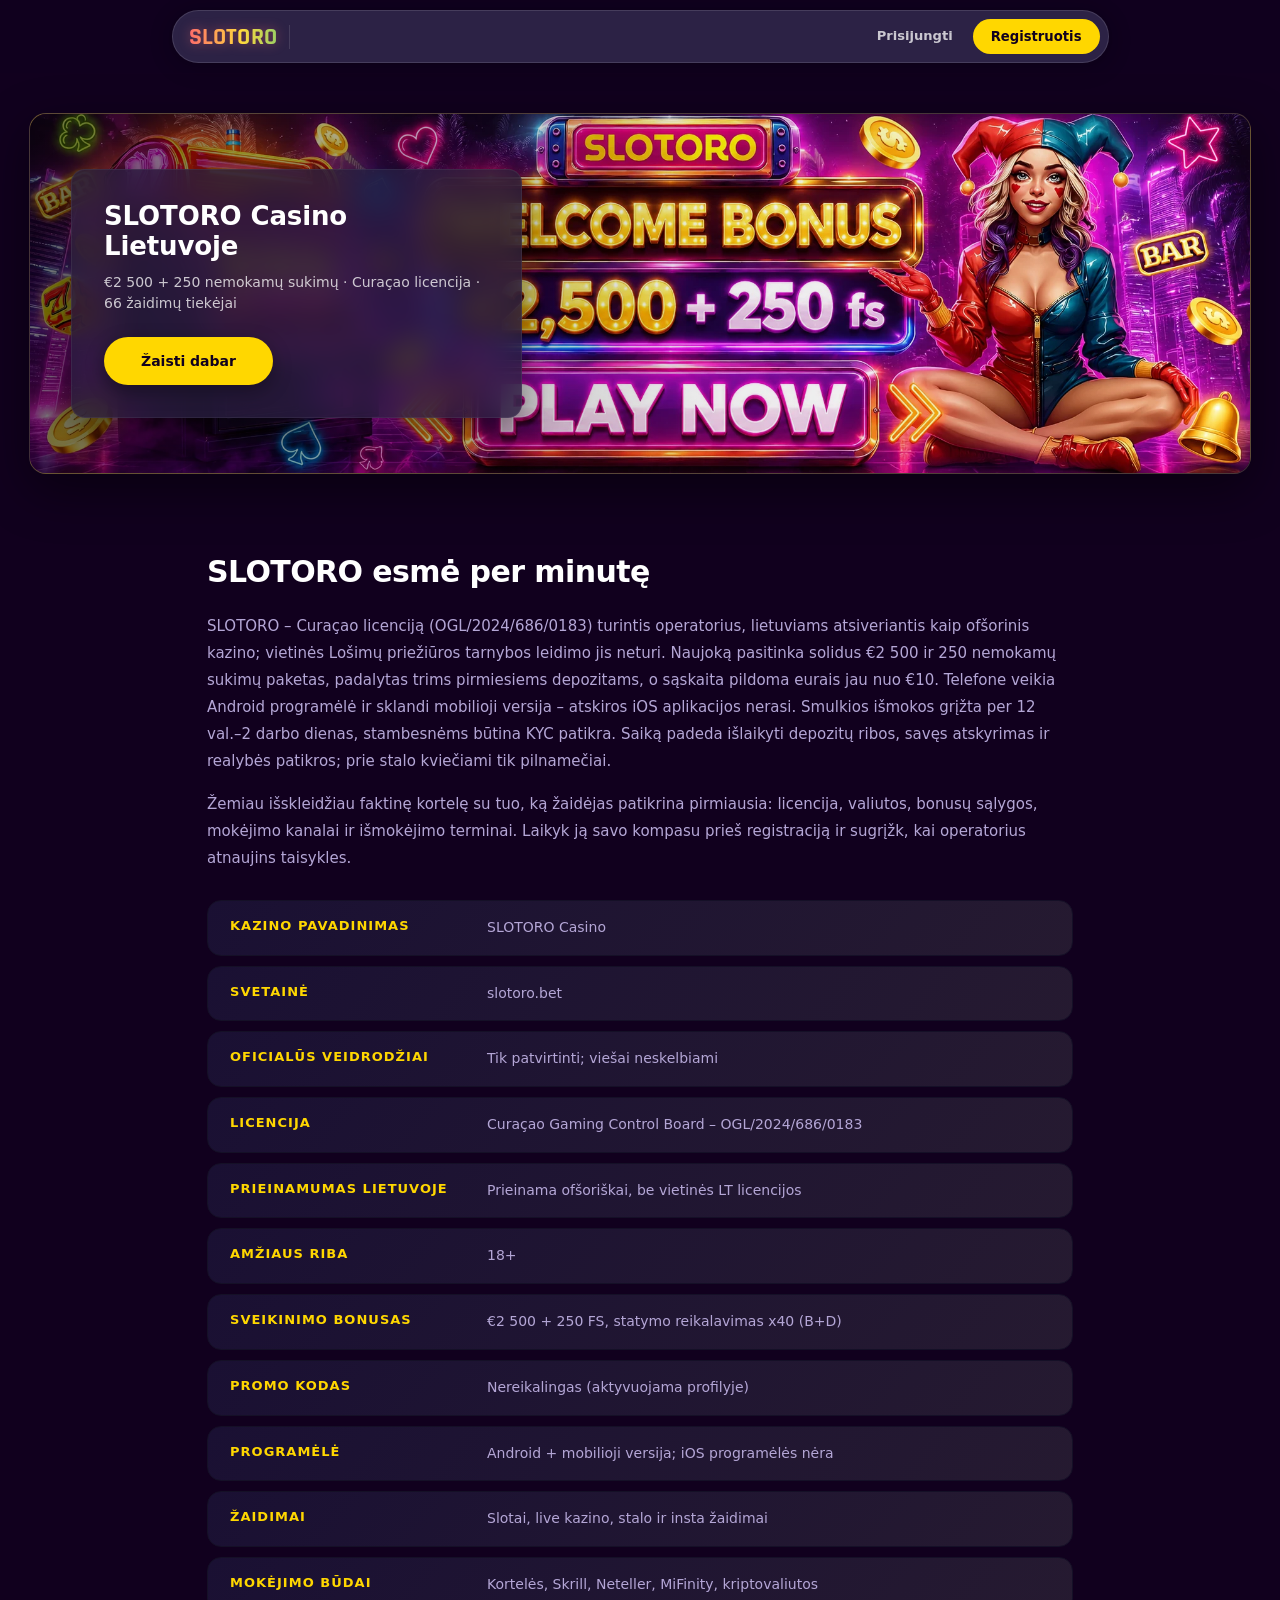
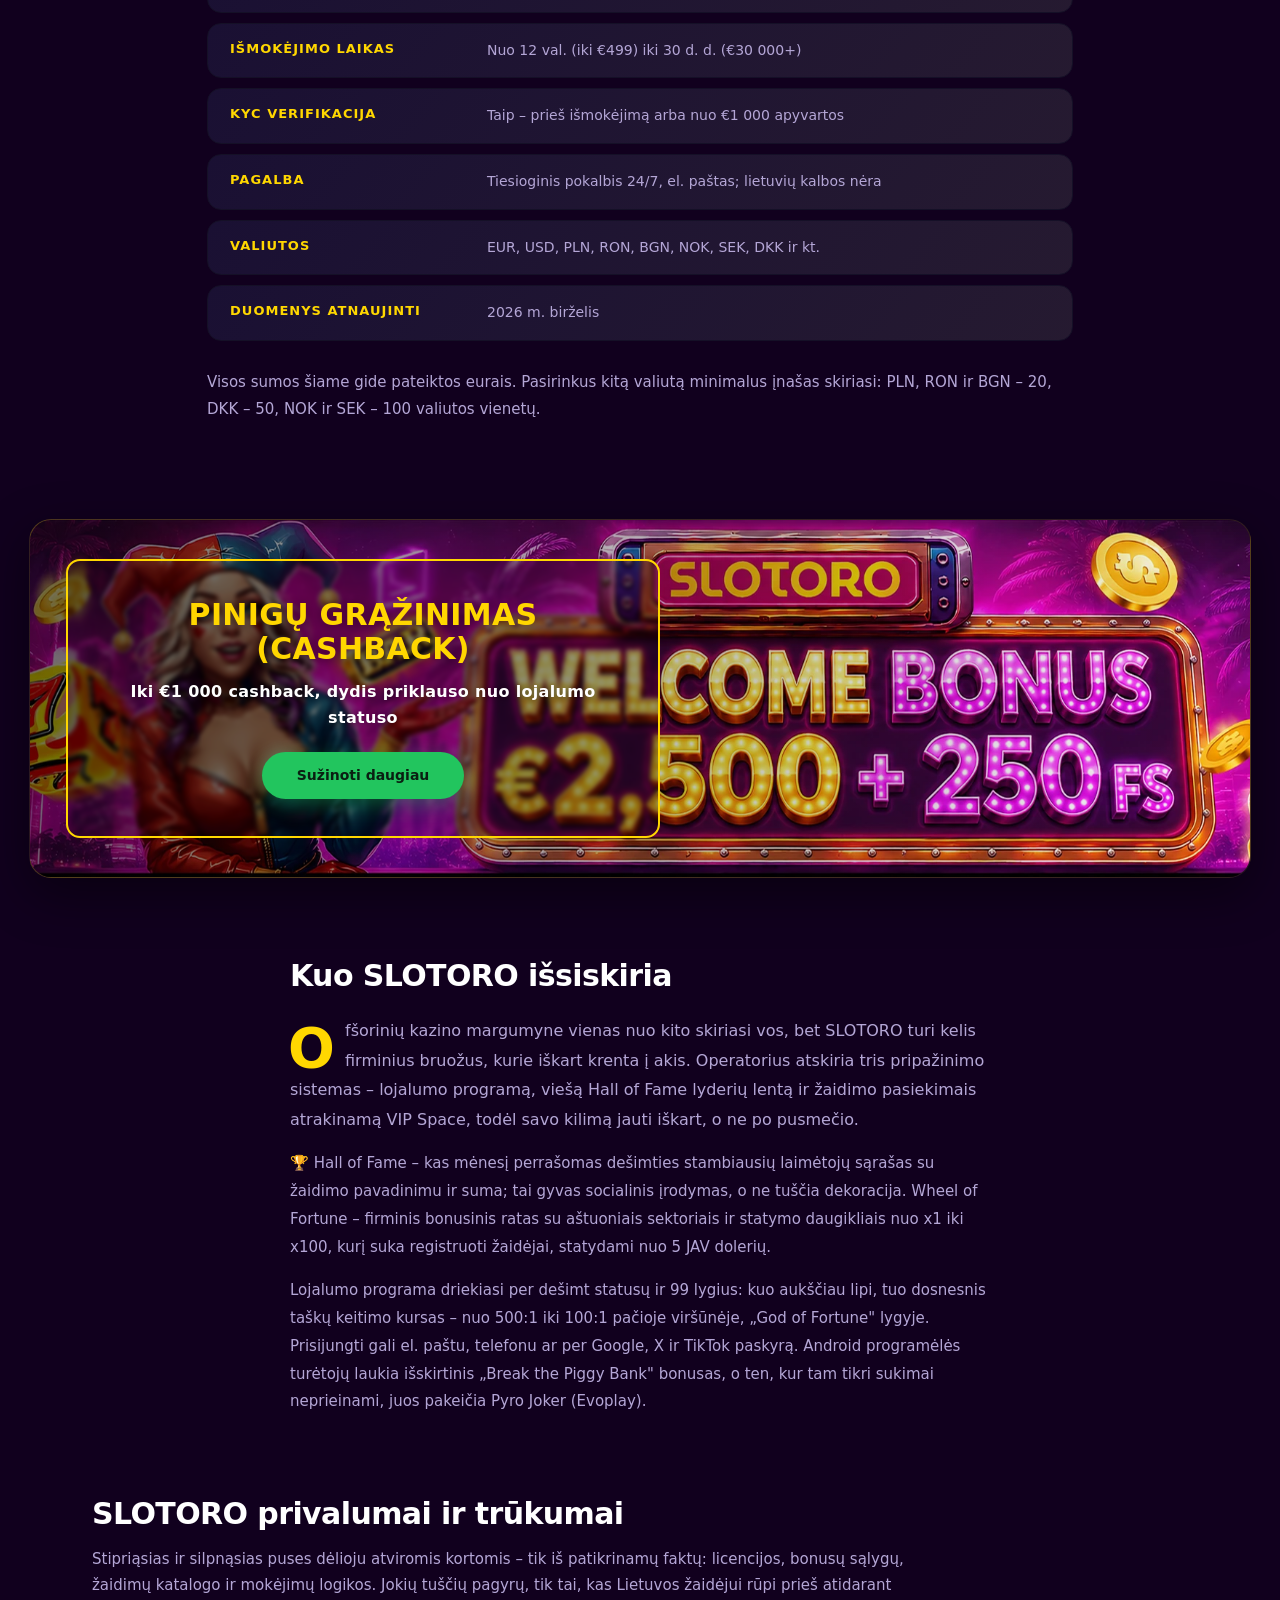
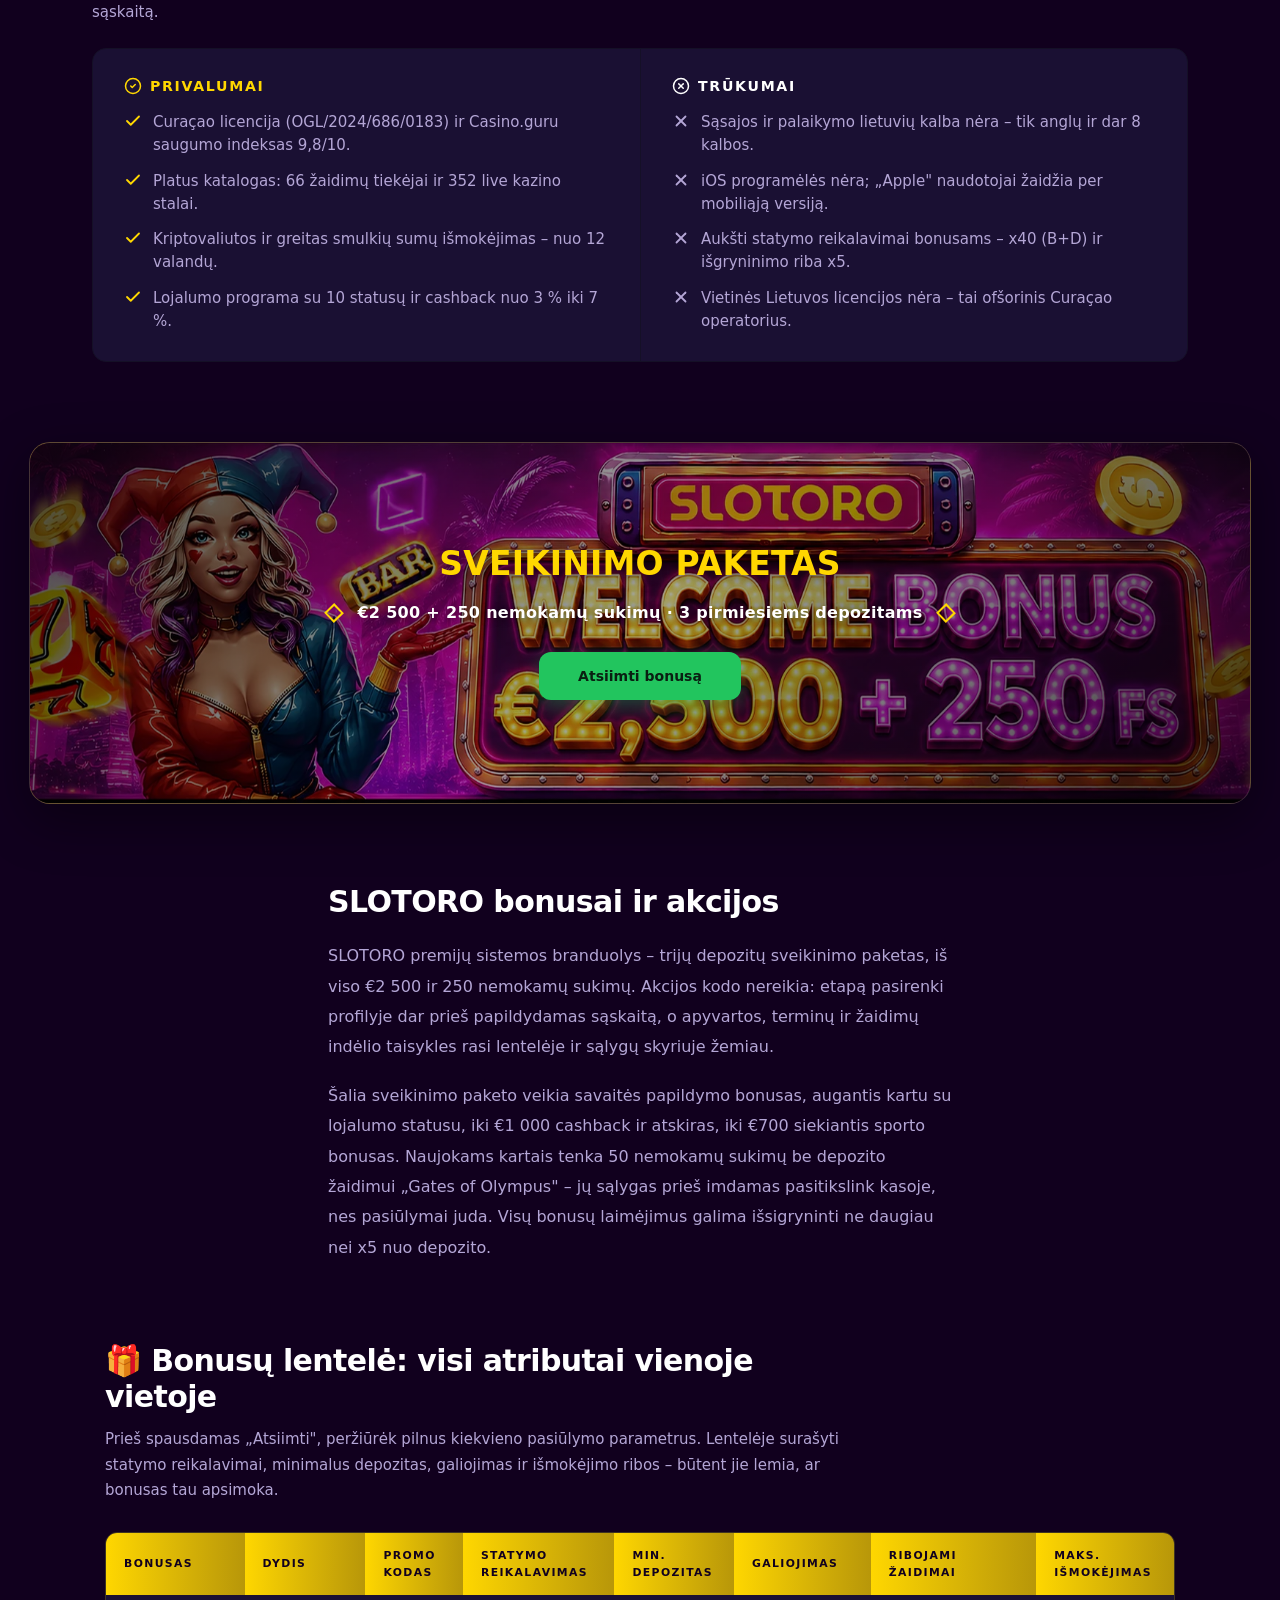
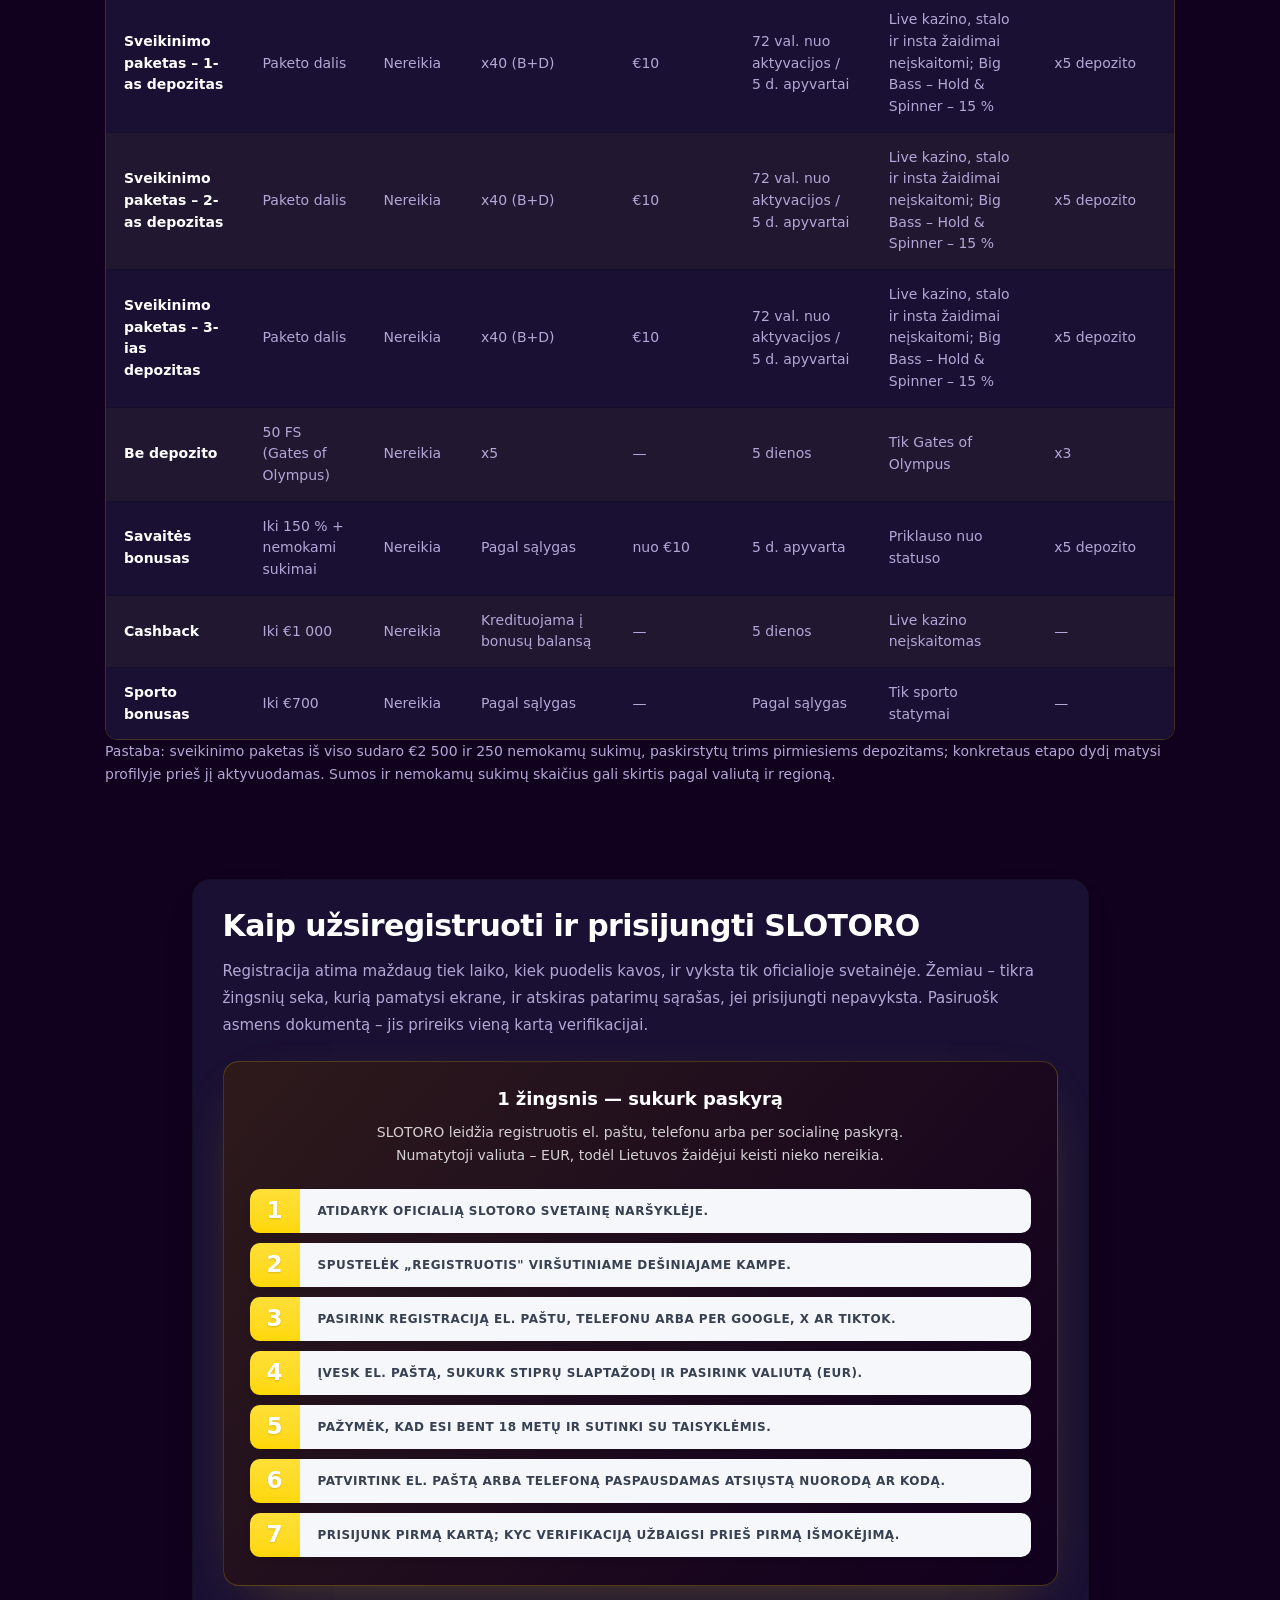
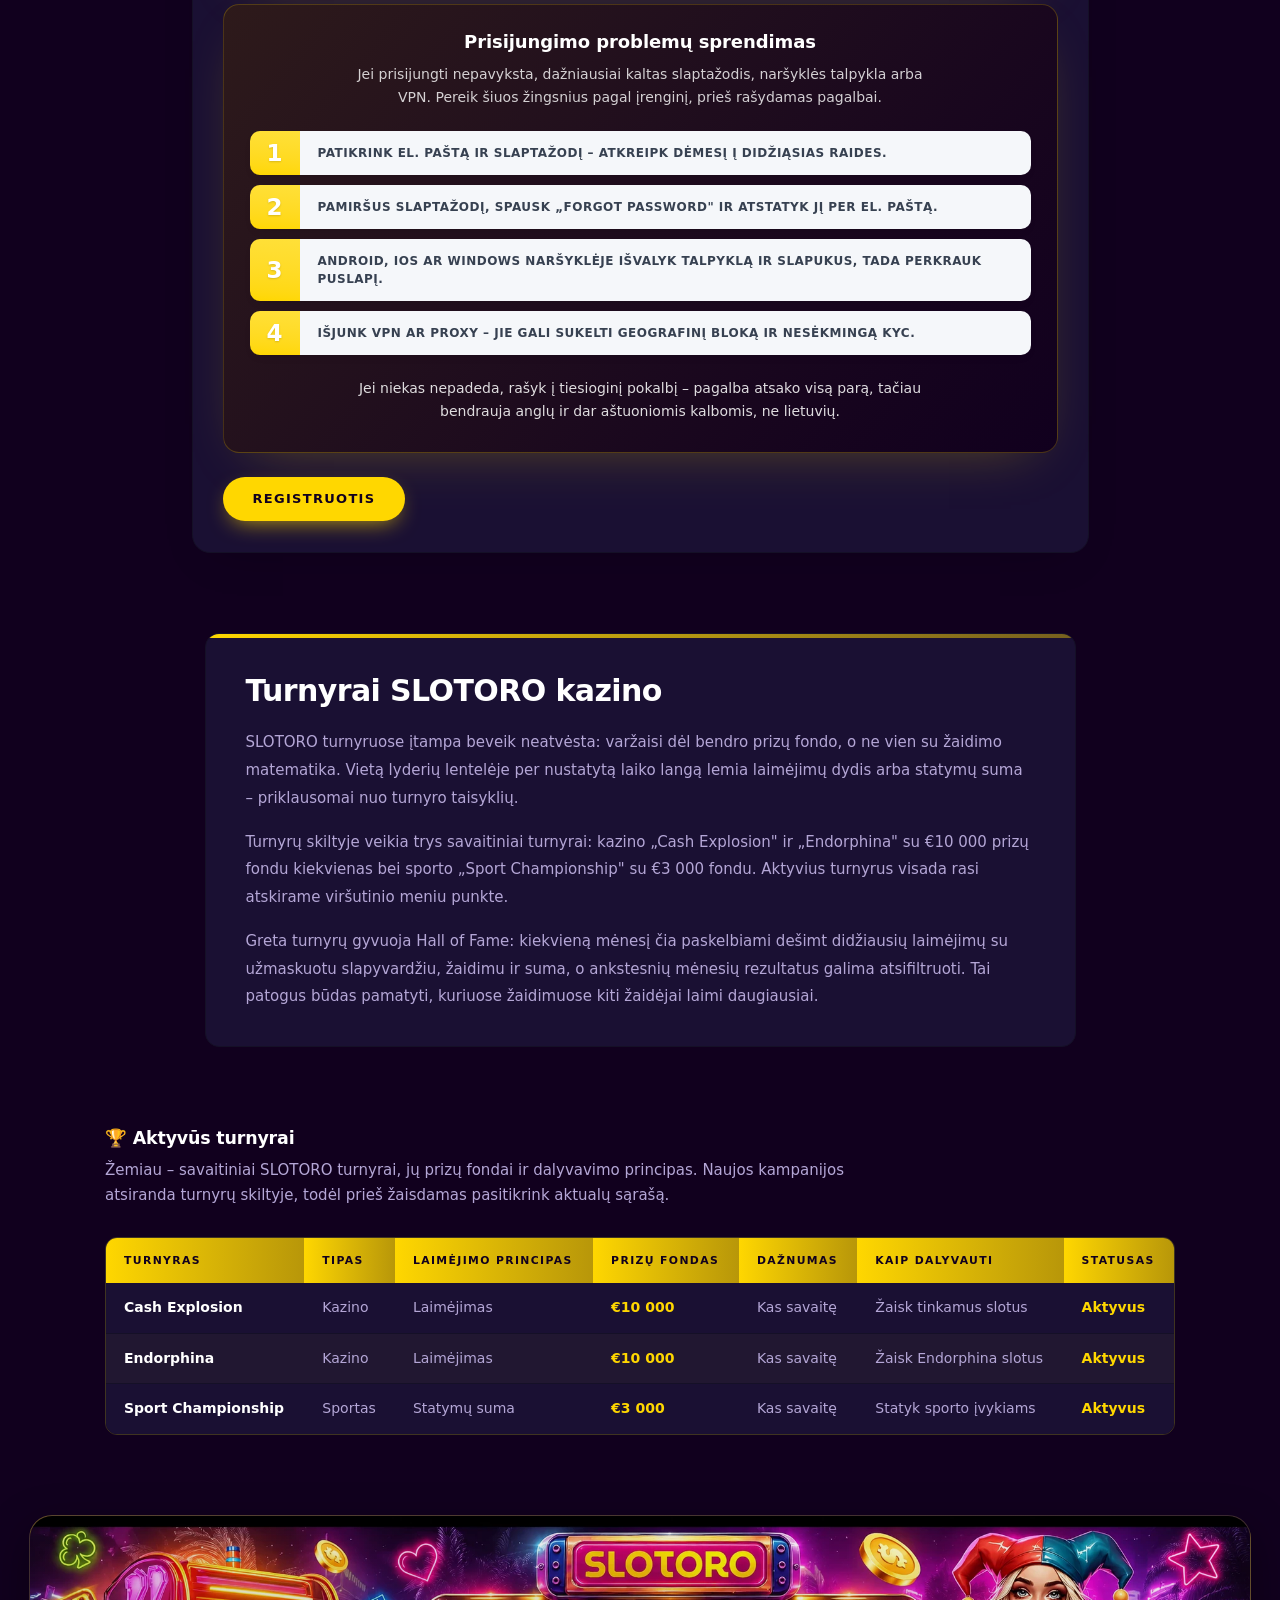
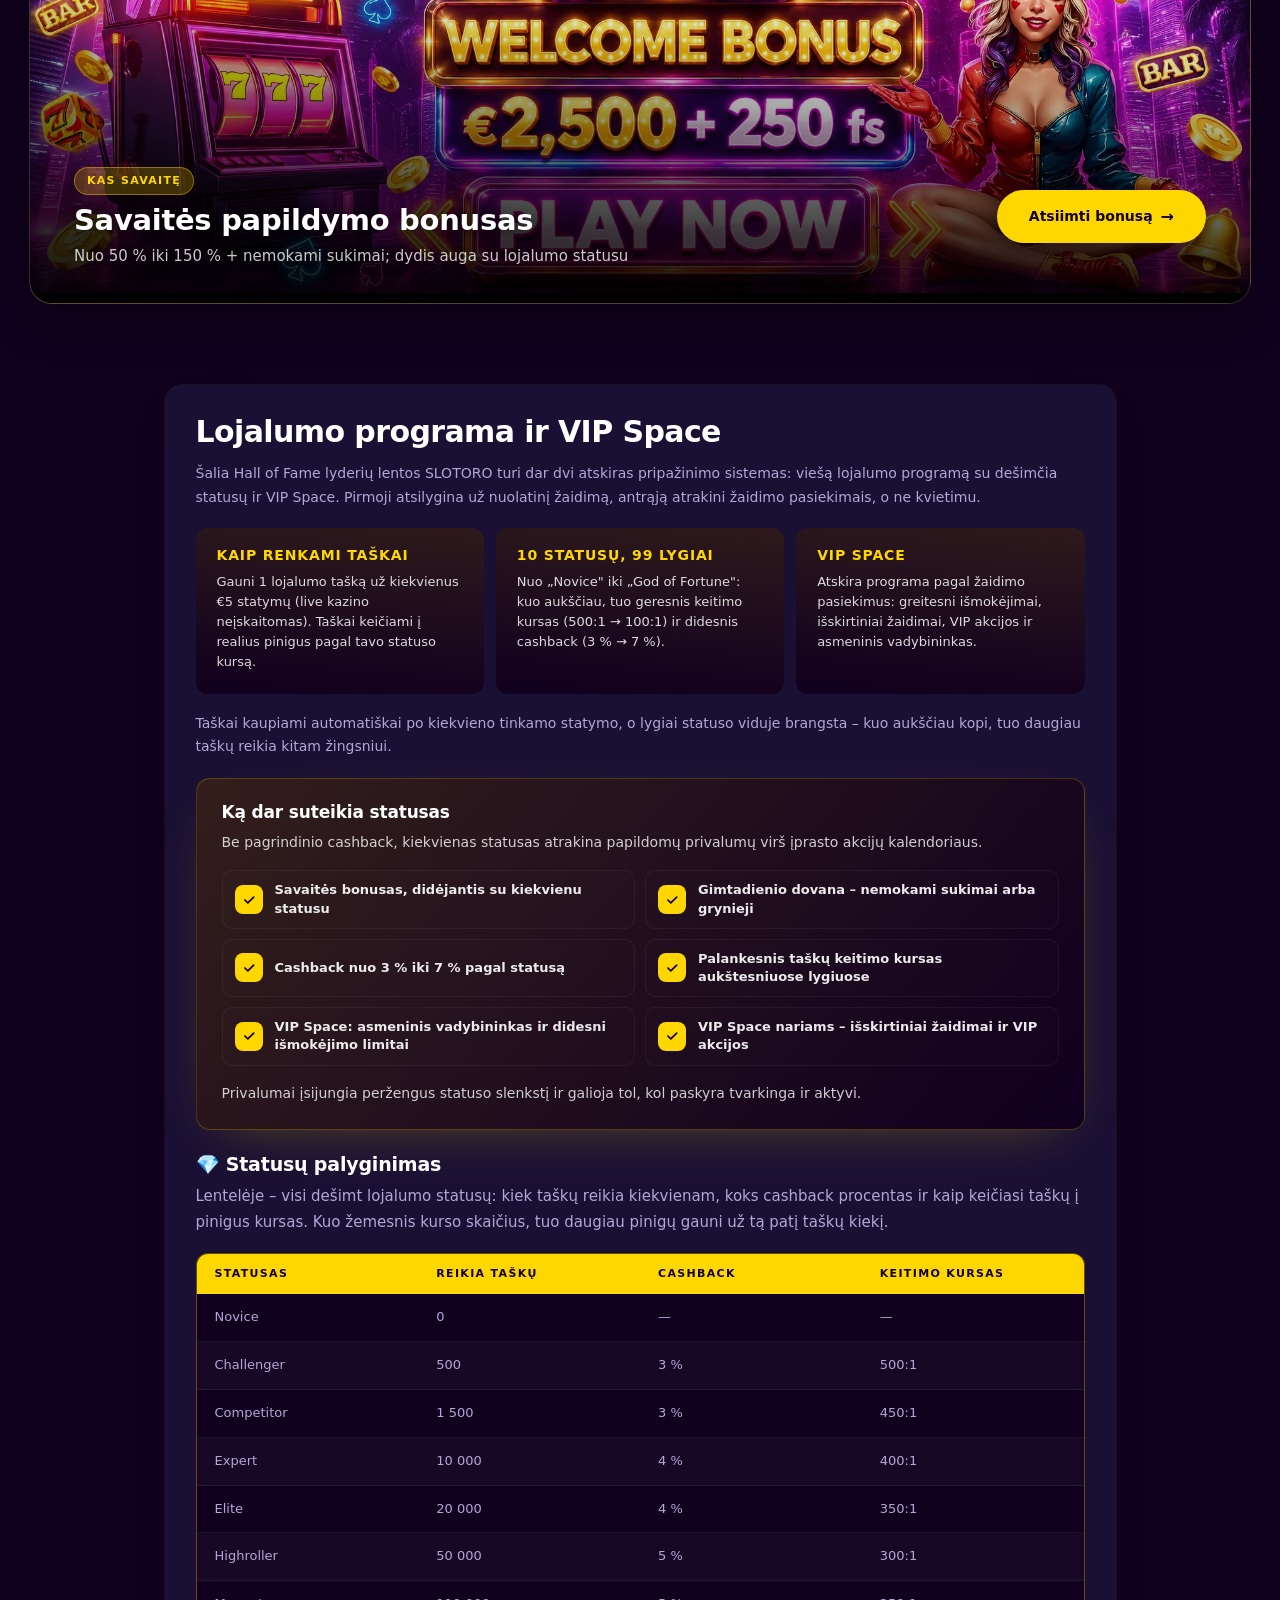
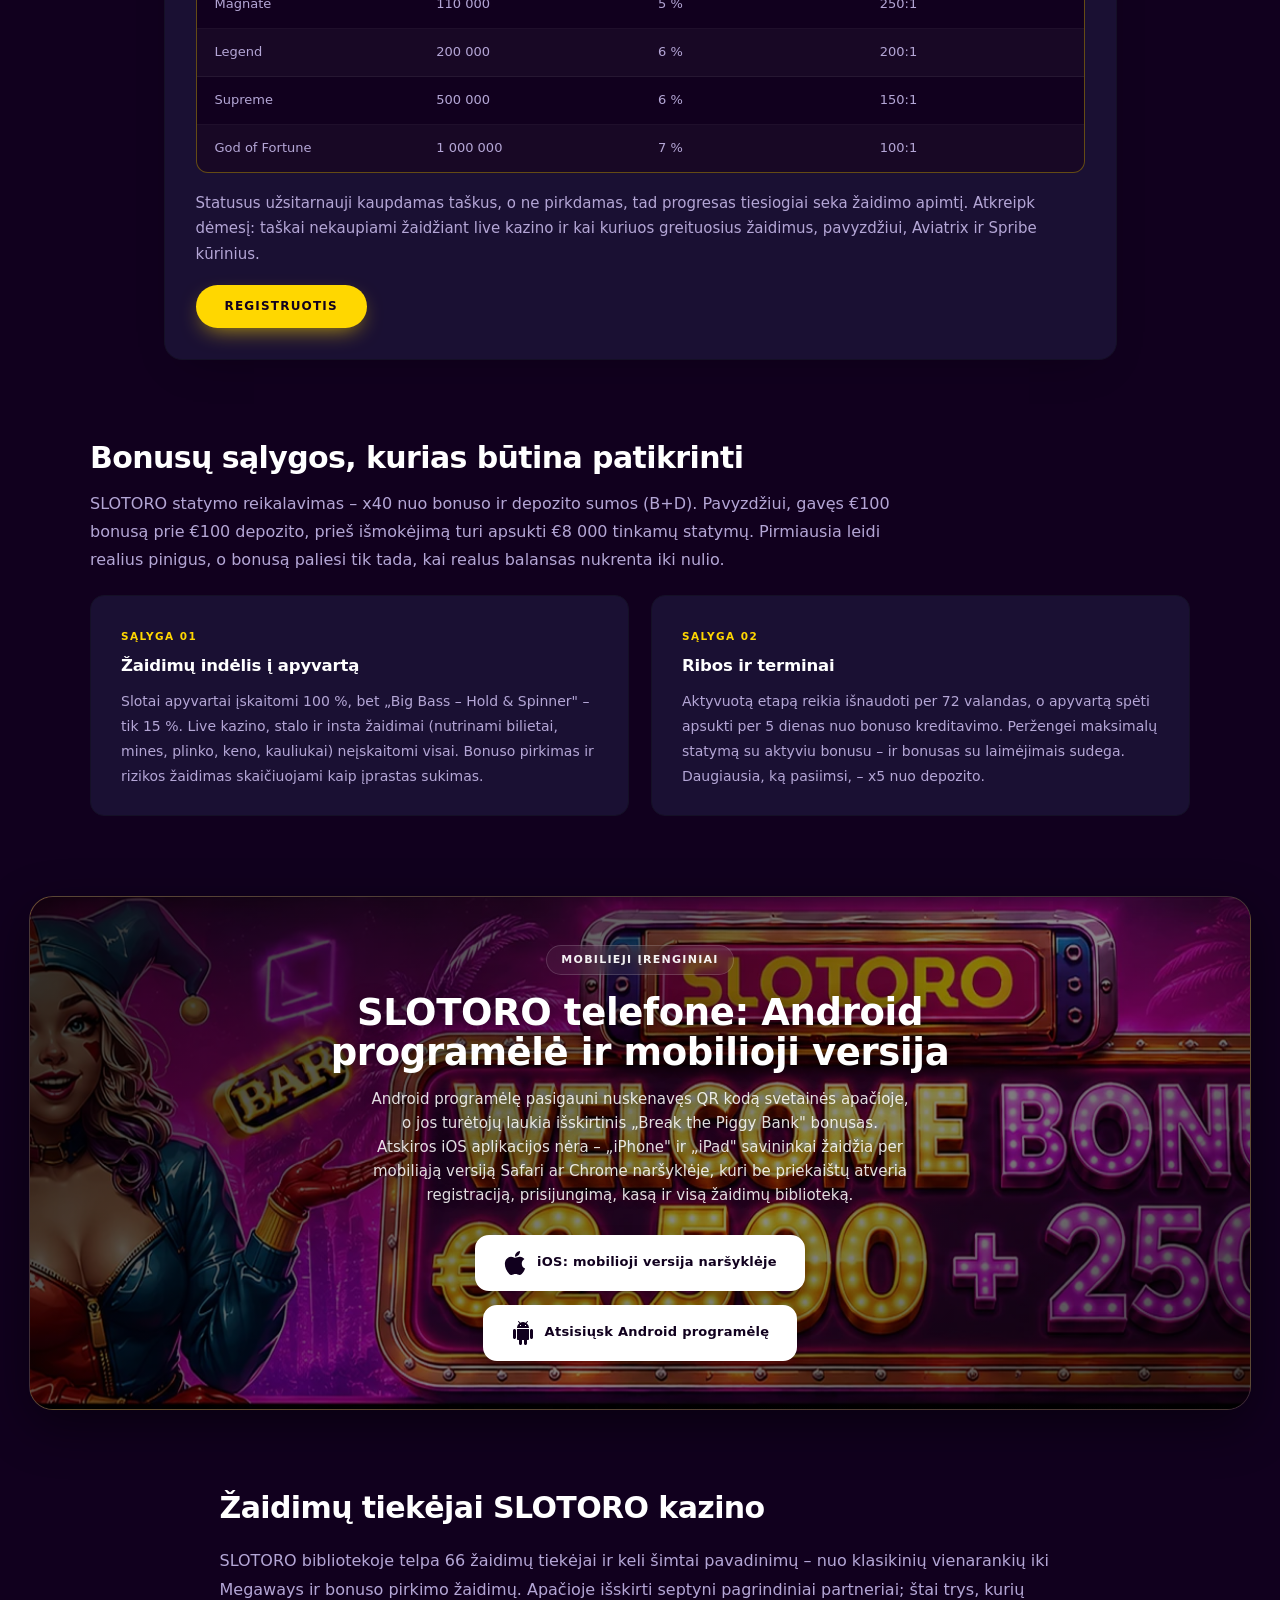
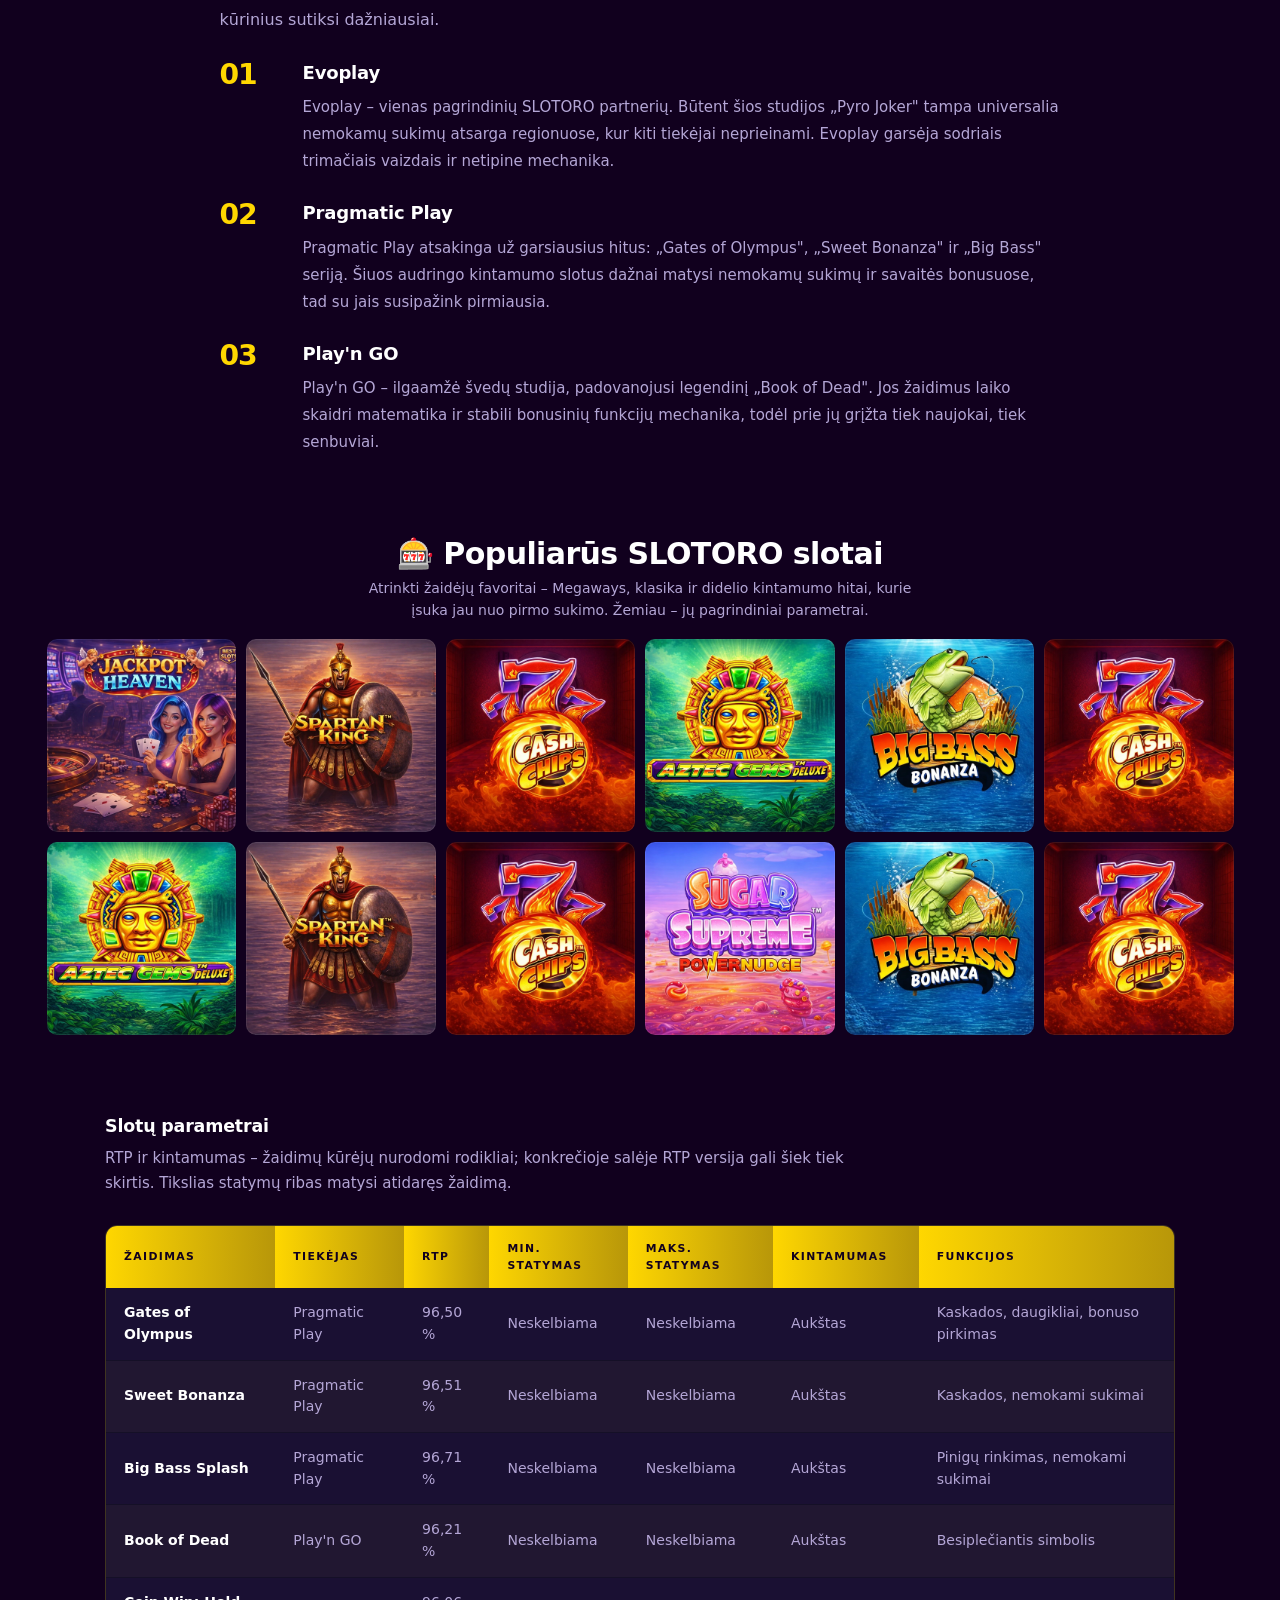
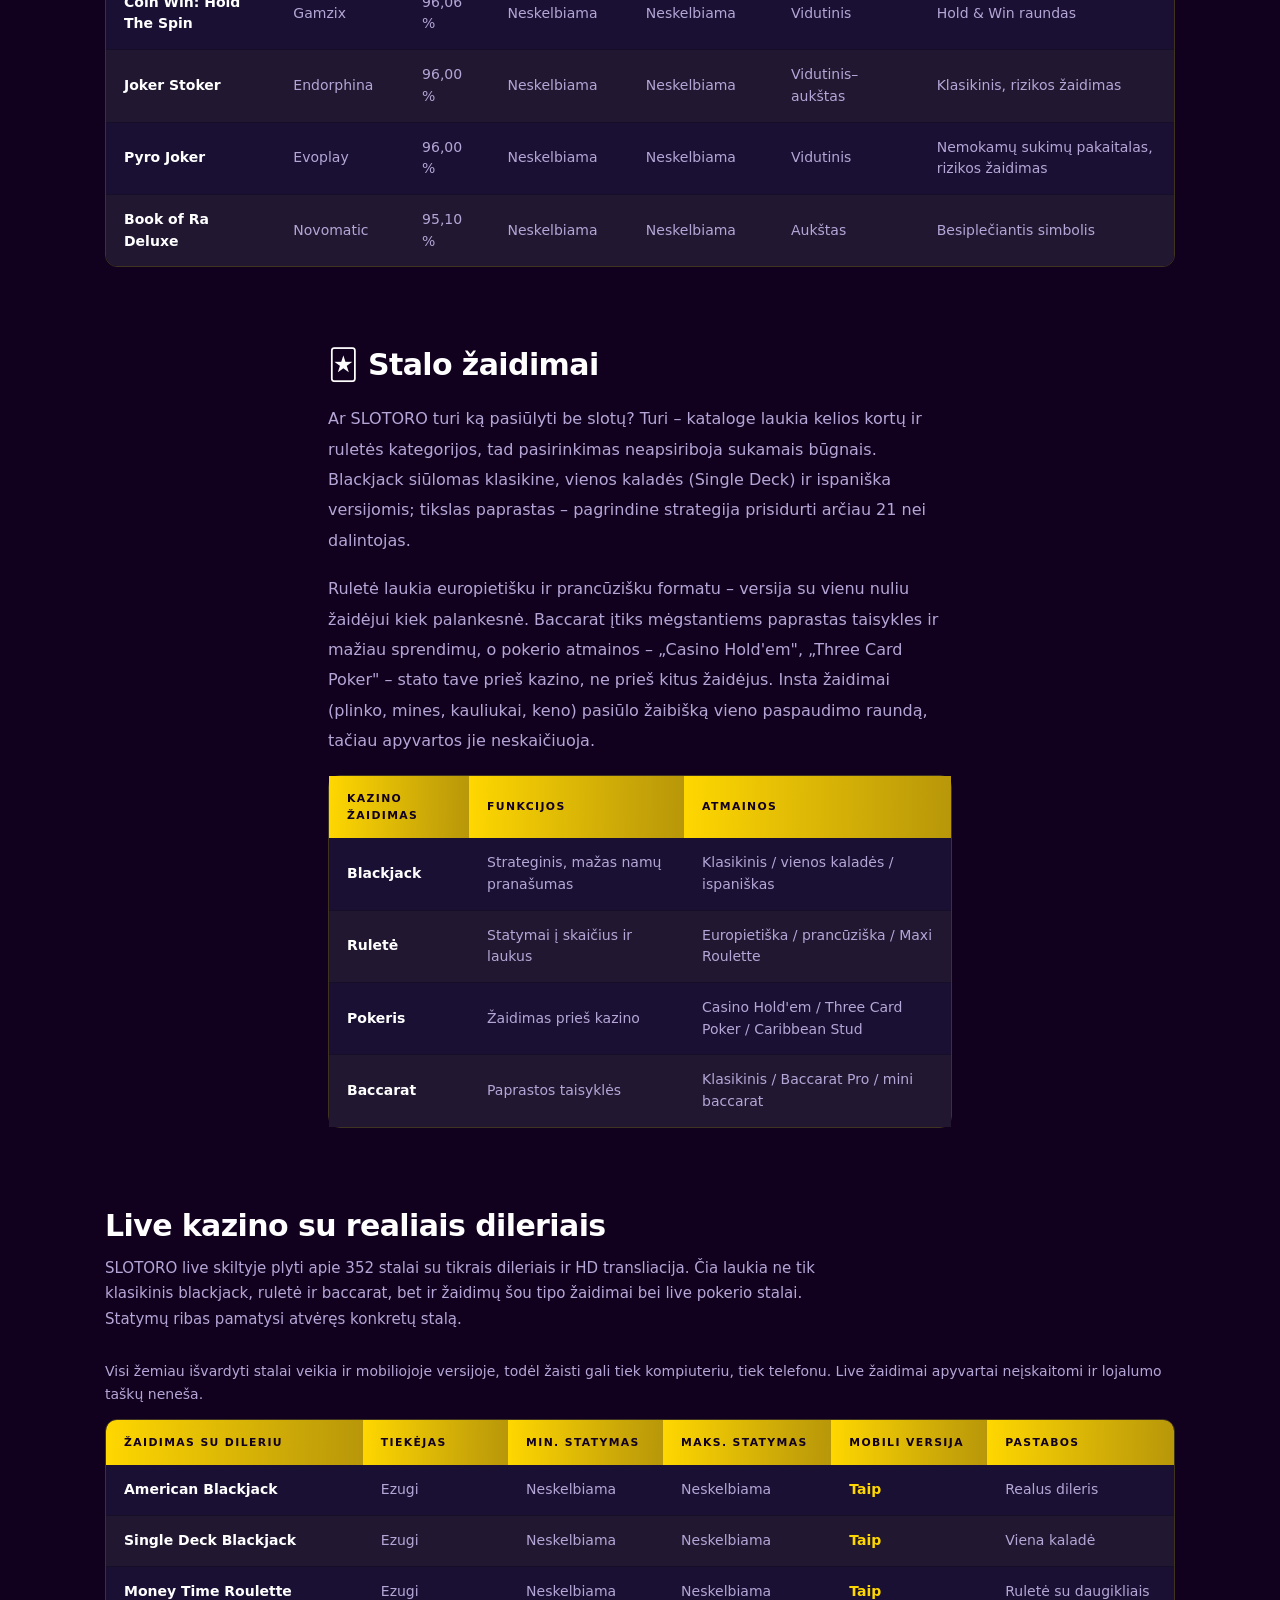
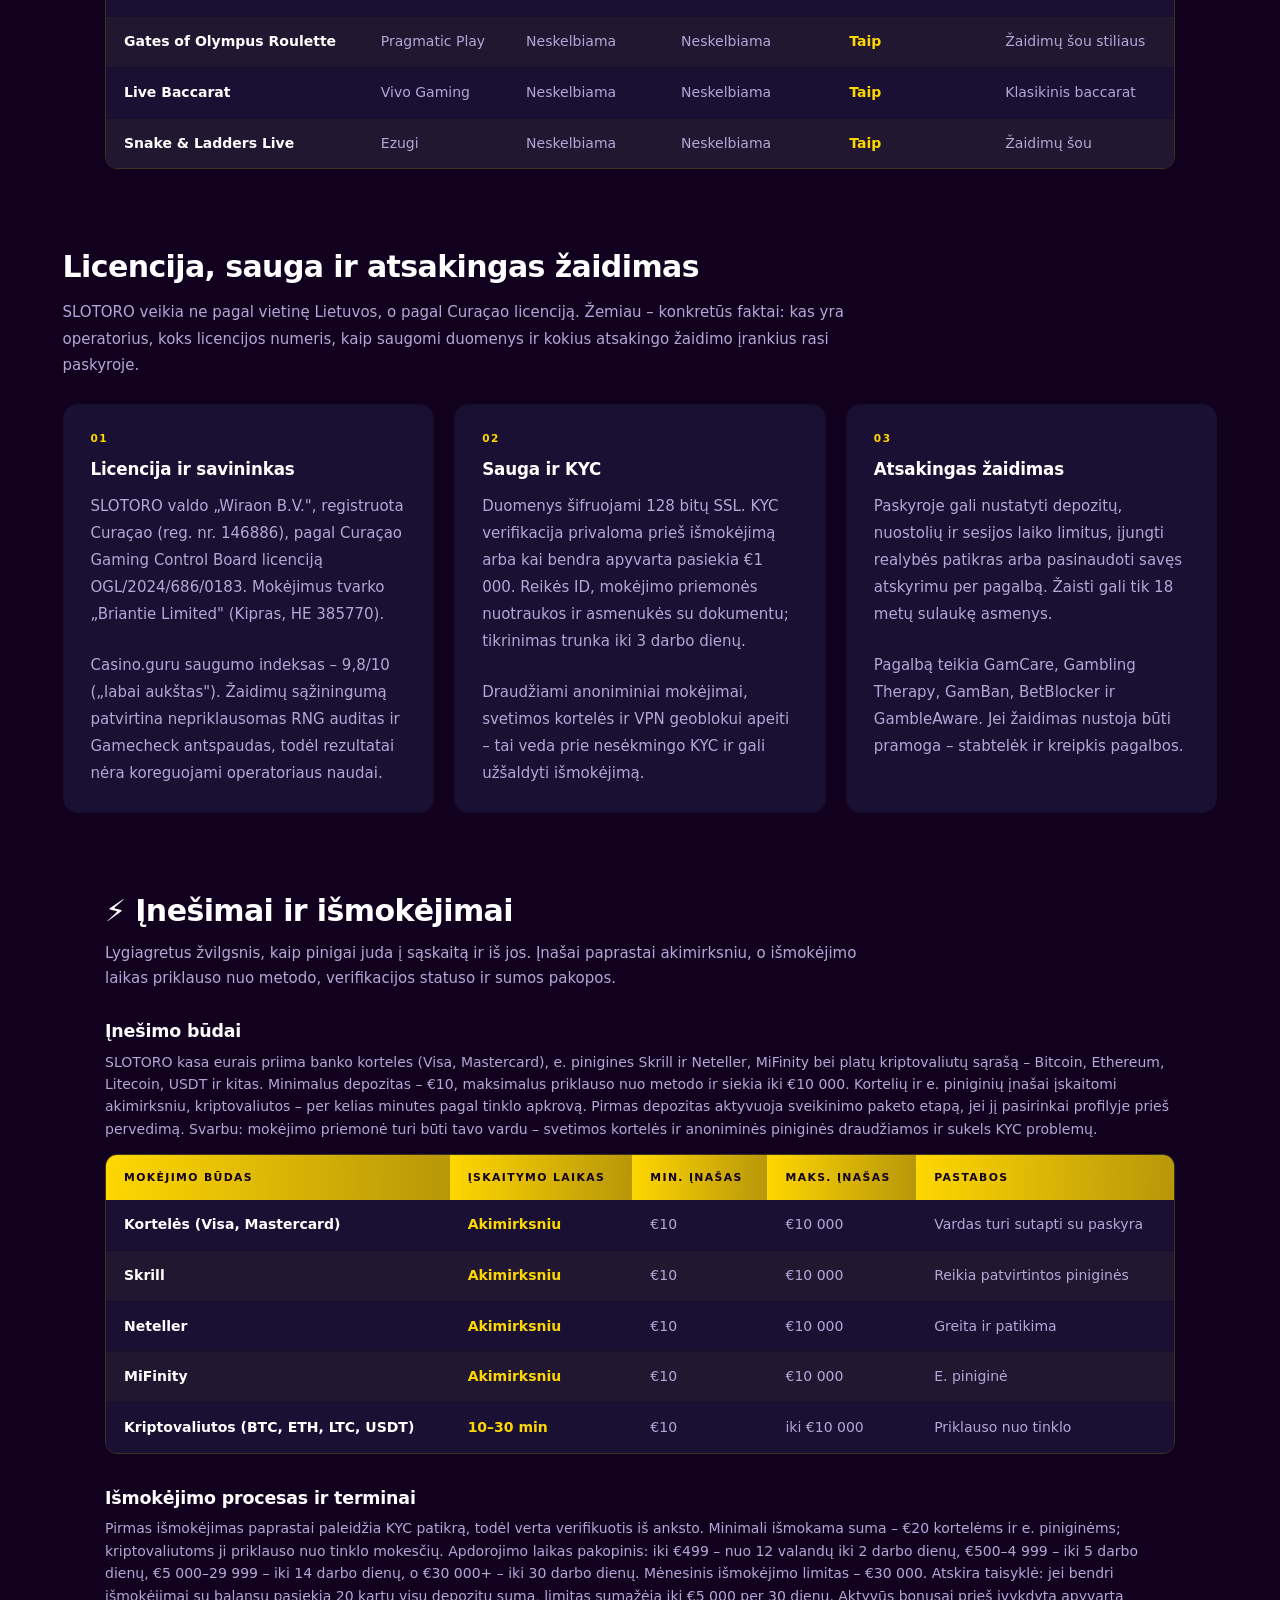
==== commit 7c143136: "Update SLOTORO satellite for GitHub Pages indexing Canonical, Open Graph and sitemap point to the Gi" ====
--- a/index.html
+++ b/index.html
@@ -5,29 +5,31 @@
 <meta name="viewport" content="width=device-width, initial-scale=1.0">
 <title>SLOTORO Casino Lietuva – bonusai, slotai ir gidas</title>
 <meta name="description" content="SLOTORO Casino Lietuvoje: 2500 EUR + 250 nemokamų sukimų pradžiai, 66 žaidimų tiekėjai, Curaçao licencija ir greiti išmokėjimai. Registruokis ir žaisk.">
+<link rel="canonical" href="https://lerixxi.github.io/slotoro-casino-lt/">
+<link rel="icon" type="image/svg+xml" href="favicon.svg">
 <link rel="stylesheet" href="css/style-7edee4.css">
 <link rel="stylesheet" href="css/index.css">
 <meta property="og:type" content="website">
 <meta property="og:locale" content="lt_LT">
-<meta property="og:url" content="https://mysite.com/">
+<meta property="og:url" content="https://lerixxi.github.io/slotoro-casino-lt/">
 <meta property="og:title" content="SLOTORO Casino Lietuva – bonusai, slotai ir gidas">
 <meta property="og:description" content="SLOTORO Casino Lietuvoje: 2500 EUR + 250 nemokamų sukimų pradžiai, Curaçao licencija ir greiti išmokėjimai. Sužinok sąlygas prieš registraciją.">
-<meta property="og:image" content="og-image.jpg">
-<meta property="og:image:width" content="1200">
-<meta property="og:image:height" content="630">
-<meta property="og:image:type" content="image/jpeg">
+<meta property="og:image" content="https://lerixxi.github.io/slotoro-casino-lt/img/bonus_banner/45712ede.webp">
+<meta property="og:image:width" content="1942">
+<meta property="og:image:height" content="809">
+<meta property="og:image:type" content="image/webp">
 <meta name="twitter:card" content="summary_large_image">
-<meta name="twitter:url" content="https://mysite.com/">
+<meta name="twitter:url" content="https://lerixxi.github.io/slotoro-casino-lt/">
 <meta name="twitter:title" content="SLOTORO Casino Lietuva – bonusai, slotai ir gidas">
 <meta name="twitter:description" content="SLOTORO Casino Lietuvoje: 2500 EUR + 250 nemokamų sukimų pradžiai, Curaçao licencija ir greiti išmokėjimai. Sužinok sąlygas prieš registraciją.">
-<meta name="twitter:image" content="og-image.jpg">
+<meta name="twitter:image" content="https://lerixxi.github.io/slotoro-casino-lt/img/bonus_banner/45712ede.webp">
 </head>
 <body class="dy-nav-hover-5">
 
 <div data-sticky-root class="h14_sroot dy-sticky-root" data-component="header" data-variant="header_14">
   <div class="h14_backdrop">
     <div class="h14_pill">
-      <a href="index.html" class="h14_logo dy-logo">
+      <a href="./" class="h14_logo dy-logo">
         <span class="h14_logo-text dy-logo-text">SLOTORO</span>
       </a>
       <div class="h14_divider"></div>
@@ -50,7 +52,7 @@
 <section class="dy-section-sm" data-component="bonus_banner" data-variant="bonus_banner_02">
   <div class="dy-container">
   <div class="fo49-card" data-animate>
-    <img class="fo49-bg-img" data-banner-image src="img/bonus_banner/45712ede.png" alt="SLOTORO Casino lošimų salė ir slotai lietuviams" loading="lazy">
+    <img class="fo49-bg-img" data-banner-image src="img/bonus_banner/45712ede.webp" alt="SLOTORO Casino lošimų salė ir slotai lietuviams" loading="lazy">
     <div class="fo49-overlay"></div>
     <div class="fo49-glass">
       <h1 class="fo49-title dy-h1" data-slot="heading">SLOTORO Casino Lietuvoje</h1>
@@ -73,21 +75,21 @@
         <div class="xm88-row"><dt class="xm88-label">Svetainė</dt><dd class="xm88-value">slotoro.bet</dd></div>
         <div class="xm88-row"><dt class="xm88-label">Oficialūs veidrodžiai</dt><dd class="xm88-value">Tik patvirtinti; viešai neskelbiami</dd></div>
         <div class="xm88-row"><dt class="xm88-label">Licencija</dt><dd class="xm88-value">Curaçao Gaming Control Board – OGL/2024/686/0183</dd></div>
-        <div class="xm88-row"><dt class="xm88-label">Prieinamumas (GEO)</dt><dd class="xm88-value">Prieinama ofšoriškai, be vietinės LT licencijos</dd></div>
+        <div class="xm88-row"><dt class="xm88-label">Prieinamumas Lietuvoje</dt><dd class="xm88-value">Prieinama ofšoriškai, be vietinės LT licencijos</dd></div>
         <div class="xm88-row"><dt class="xm88-label">Amžiaus riba</dt><dd class="xm88-value">18+</dd></div>
         <div class="xm88-row"><dt class="xm88-label">Sveikinimo bonusas</dt><dd class="xm88-value">€2 500 + 250 FS, statymo reikalavimas x40 (B+D)</dd></div>
         <div class="xm88-row"><dt class="xm88-label">Promo kodas</dt><dd class="xm88-value">Nereikalingas (aktyvuojama profilyje)</dd></div>
         <div class="xm88-row"><dt class="xm88-label">Programėlė</dt><dd class="xm88-value">Android + mobilioji versija; iOS programėlės nėra</dd></div>
         <div class="xm88-row"><dt class="xm88-label">Žaidimai</dt><dd class="xm88-value">Slotai, live kazino, stalo ir insta žaidimai</dd></div>
         <div class="xm88-row"><dt class="xm88-label">Mokėjimo būdai</dt><dd class="xm88-value">Kortelės, Skrill, Neteller, MiFinity, kriptovaliutos</dd></div>
-        <div class="xm88-row"><dt class="xm88-label">Išmokėjimo laikas</dt><dd class="xm88-value">Nuo 12 val. (iki €499) iki 30 d. (€30 000+)</dd></div>
+        <div class="xm88-row"><dt class="xm88-label">Išmokėjimo laikas</dt><dd class="xm88-value">Nuo 12 val. (iki €499) iki 30 d. d. (€30 000+)</dd></div>
         <div class="xm88-row"><dt class="xm88-label">KYC verifikacija</dt><dd class="xm88-value">Taip – prieš išmokėjimą arba nuo €1 000 apyvartos</dd></div>
-        <div class="xm88-row"><dt class="xm88-label">Pagalba</dt><dd class="xm88-value">Live chat 24/7, el. paštas; lietuvių kalbos nėra</dd></div>
+        <div class="xm88-row"><dt class="xm88-label">Pagalba</dt><dd class="xm88-value">Tiesioginis pokalbis 24/7, el. paštas; lietuvių kalbos nėra</dd></div>
         <div class="xm88-row"><dt class="xm88-label">Valiutos</dt><dd class="xm88-value">EUR, USD, PLN, RON, BGN, NOK, SEK, DKK ir kt.</dd></div>
-        <div class="xm88-row"><dt class="xm88-label">Paskutinė patikra</dt><dd class="xm88-value">2026 m. birželis</dd></div>
+        <div class="xm88-row"><dt class="xm88-label">Duomenys atnaujinti</dt><dd class="xm88-value">2026 m. birželis</dd></div>
       </dl>
 
-      <p class="xm88-p" data-slot="body[2]">Visi skaičiai atitinka patikros dieną. Licenciją, mokėjimo partnerius ir žaidimų katalogą operatorius peržiūri reguliariai, tad čia matomas vaizdas sutampa su tuo, kas laukia kasoje ir žaidimų salėje.</p>
+      <p class="xm88-p" data-slot="body[2]">Visos sumos šiame gide pateiktos eurais. Pasirinkus kitą valiutą minimalus įnašas skiriasi: PLN, RON ir BGN – 20, DKK – 50, NOK ir SEK – 100 valiutos vienetų.</p>
     </div>
   </div>
 </section>
@@ -95,7 +97,7 @@
 <section class="dy-section-sm" data-component="bonus_banner" data-variant="bonus_banner_01">
   <div class="dy-container">
   <div class="ei32-card" data-animate>
-    <img class="ei32-bg-img" data-banner-image src="img/bonus_banner/5ef8c1b1.png" alt="SLOTORO savaitinis cashback žaidėjams" loading="lazy">
+    <img class="ei32-bg-img" data-banner-image src="img/bonus_banner/5ef8c1b1.webp" alt="SLOTORO pinigų grąžinimas iki €1 000 pagal lojalumo statusą" loading="lazy">
     <div class="ei32-overlay"></div>
     <div class="ei32-frame">
       <h2 class="ei32-title dy-h2" data-slot="heading">Pinigų grąžinimas (Cashback)</h2>
@@ -110,8 +112,8 @@
   <div class="dy-container">
     <div class="hg53-wrap" data-animate>
       <h2 class="hg53-title dy-h2" data-slot="heading">Kuo SLOTORO išsiskiria</h2>
-      <p class="hg53-first" data-slot="body[0]">Ofšorinių kazino margumyne vienas nuo kito skiriasi vos, bet SLOTORO turi kelis firminius bruožus, kurių kitur nesutiksi. Operatorius atskiria tris pripažinimo sistemas – lojalumo programą, viešą lyderių lentą ir uždarą VIP klubą, todėl savo kilimą jauti iškart, o ne po pusmečio.</p>
-      <p class="hg53-p" data-slot="body[1]">🏆 Hall of Fame – kas mėnesį perrašomas dešimties stambiausių laimėtojų sąrašas su žaidimo pavadinimu ir suma; tai gyvas socialinis įrodymas, o ne tuščia dekoracija. Wheel of Fortune – firminis bonusinis ratas su aštuoniais sektoriais ir daugikliais nuo x1 iki x100, kurį pasuka registruoti žaidėjai nuo $5 statymo.</p>
+      <p class="hg53-first" data-slot="body[0]">Ofšorinių kazino margumyne vienas nuo kito skiriasi vos, bet SLOTORO turi kelis firminius bruožus, kurie iškart krenta į akis. Operatorius atskiria tris pripažinimo sistemas – lojalumo programą, viešą Hall of Fame lyderių lentą ir žaidimo pasiekimais atrakinamą VIP Space, todėl savo kilimą jauti iškart, o ne po pusmečio.</p>
+      <p class="hg53-p" data-slot="body[1]">🏆 Hall of Fame – kas mėnesį perrašomas dešimties stambiausių laimėtojų sąrašas su žaidimo pavadinimu ir suma; tai gyvas socialinis įrodymas, o ne tuščia dekoracija. Wheel of Fortune – firminis bonusinis ratas su aštuoniais sektoriais ir statymo daugikliais nuo x1 iki x100, kurį suka registruoti žaidėjai, statydami nuo 5 JAV dolerių.</p>
       <p class="hg53-p" data-slot="body[2]">Lojalumo programa driekiasi per dešimt statusų ir 99 lygius: kuo aukščiau lipi, tuo dosnesnis taškų keitimo kursas – nuo 500:1 iki 100:1 pačioje viršūnėje, „God of Fortune" lygyje. Prisijungti gali el. paštu, telefonu ar per Google, X ir TikTok paskyrą. Android programėlės turėtojų laukia išskirtinis „Break the Piggy Bank" bonusas, o ten, kur tam tikri sukimai neprieinami, juos pakeičia Pyro Joker (Evoplay).</p>
     </div>
   </div>
@@ -142,7 +144,7 @@
             <ul class="kq60-list">
               <li class="kq60-item kq60-item-con" data-slot="bullet[4]"><svg viewBox="0 0 24 24" fill="none" stroke="currentColor" stroke-width="2.4" stroke-linecap="round" stroke-linejoin="round"><path d="M18 6 6 18"/><path d="m6 6 12 12"/></svg>Sąsajos ir palaikymo lietuvių kalba nėra – tik anglų ir dar 8 kalbos.</li>
               <li class="kq60-item kq60-item-con" data-slot="bullet[5]"><svg viewBox="0 0 24 24" fill="none" stroke="currentColor" stroke-width="2.4" stroke-linecap="round" stroke-linejoin="round"><path d="M18 6 6 18"/><path d="m6 6 12 12"/></svg>iOS programėlės nėra; „Apple" naudotojai žaidžia per mobiliąją versiją.</li>
-              <li class="kq60-item kq60-item-con" data-slot="bullet[6]"><svg viewBox="0 0 24 24" fill="none" stroke="currentColor" stroke-width="2.4" stroke-linecap="round" stroke-linejoin="round"><path d="M18 6 6 18"/><path d="m6 6 12 12"/></svg>Aukšti statymo reikalavimai bonusams – x40 (B+D) ir cashout riba x5.</li>
+              <li class="kq60-item kq60-item-con" data-slot="bullet[6]"><svg viewBox="0 0 24 24" fill="none" stroke="currentColor" stroke-width="2.4" stroke-linecap="round" stroke-linejoin="round"><path d="M18 6 6 18"/><path d="m6 6 12 12"/></svg>Aukšti statymo reikalavimai bonusams – x40 (B+D) ir išgryninimo riba x5.</li>
               <li class="kq60-item kq60-item-con" data-slot="bullet[7]"><svg viewBox="0 0 24 24" fill="none" stroke="currentColor" stroke-width="2.4" stroke-linecap="round" stroke-linejoin="round"><path d="M18 6 6 18"/><path d="m6 6 12 12"/></svg>Vietinės Lietuvos licencijos nėra – tai ofšorinis Curaçao operatorius.</li>
             </ul>
           </section>
@@ -155,13 +157,13 @@
 <section class="dy-section-sm" data-component="bonus_banner" data-variant="bonus_banner_05">
   <div class="dy-container">
   <div class="nz34-card" data-animate>
-    <img class="nz34-bg-img" data-banner-image src="img/bonus_banner/5ef8c1b1.png" alt="SLOTORO sveikinimo bonuso paketas naujiems žaidėjams" loading="lazy">
+    <img class="nz34-bg-img" data-banner-image src="img/bonus_banner/5ef8c1b1.webp" alt="SLOTORO sveikinimo bonuso paketas naujiems žaidėjams" loading="lazy">
     <div class="nz34-overlay"></div>
     <div class="nz34-content">
       <h2 class="nz34-title dy-h2" data-slot="heading">Sveikinimo paketas</h2>
       <div class="nz34-amount-row">
         <span class="nz34-diamond" aria-hidden="true"></span>
-        <span class="nz34-amount" data-slot="amount">€2 500 + 250 nemokamų sukimų · 3 pirmiems depozitams</span>
+        <span class="nz34-amount" data-slot="amount">€2 500 + 250 nemokamų sukimų · 3 pirmiesiems depozitams</span>
         <span class="nz34-diamond" aria-hidden="true"></span>
       </div>
       <a href="https://victory-architects.com/" class="nz34-cta" data-slot="cta">Atsiimti bonusą</a>
@@ -174,7 +176,7 @@
   <div class="dy-container">
     <div class="hy80-wrap" data-animate>
       <h2 class="hy80-title dy-h2" data-slot="heading">SLOTORO bonusai ir akcijos</h2>
-    <p class="hy80-p" data-slot="body[0]">SLOTORO premijų sistemos branduolys – trijų depozitų sveikinimo paketas, iš viso €2 500 ir 250 nemokamų sukimų. Kiekvieną etapą aktyvuoji profilyje dar prieš depozitą; jis galioja 72 valandas, o statymo reikalavimas siekia x40 nuo bonuso ir depozito sumos. Apyvartai slotai įskaitomi visu 100 %, vienintelė išimtis – „Big Bass – Hold & Spinner" (15 %).</p>
+    <p class="hy80-p" data-slot="body[0]">SLOTORO premijų sistemos branduolys – trijų depozitų sveikinimo paketas, iš viso €2 500 ir 250 nemokamų sukimų. Akcijos kodo nereikia: etapą pasirenki profilyje dar prieš papildydamas sąskaitą, o apyvartos, terminų ir žaidimų indėlio taisykles rasi lentelėje ir sąlygų skyriuje žemiau.</p>
     <p class="hy80-p" data-slot="body[1]">Šalia sveikinimo paketo veikia savaitės papildymo bonusas, augantis kartu su lojalumo statusu, iki €1 000 cashback ir atskiras, iki €700 siekiantis sporto bonusas. Naujokams kartais tenka 50 nemokamų sukimų be depozito žaidimui „Gates of Olympus" – jų sąlygas prieš imdamas pasitikslink kasoje, nes pasiūlymai juda. Visų bonusų laimėjimus galima išsigryninti ne daugiau nei x5 nuo depozito.</p>
     </div>
   </div>
@@ -203,17 +205,17 @@
               </tr>
             </thead>
             <tbody>
-              <tr><td>1-as depozitas</td><td>Sveikinimo paketo dalis</td><td>Nereikia</td><td>x40 (B+D)</td><td>€10</td><td>72 val. aktyvacija / 5 d. apyvarta</td><td>Big Bass – Hold &amp; Spinner (15 %)</td><td>x5 depozito</td></tr>
-              <tr><td>2-as depozitas</td><td>Sveikinimo paketo dalis</td><td>Nereikia</td><td>x40 (B+D)</td><td>€10</td><td>72 val. / 5 d.</td><td>Live, stalo, insta žaidimai</td><td>x5 depozito</td></tr>
-              <tr><td>3-ias depozitas</td><td>Paketo dalis + 250 FS (bendrai)</td><td>Nereikia</td><td>x40 (B+D)</td><td>€10</td><td>72 val. / 5 d.</td><td>Live, stalo, insta žaidimai</td><td>x5 depozito</td></tr>
-              <tr><td>Be depozito</td><td>50 FS (Gates of Olympus)</td><td>Nereikia</td><td>x5</td><td>—</td><td>5 dienos</td><td>Pasitikrinti kasoje</td><td>3x (per registraciją)</td></tr>
+              <tr><td>Sveikinimo paketas – 1-as depozitas</td><td>Paketo dalis</td><td>Nereikia</td><td>x40 (B+D)</td><td>€10</td><td>72 val. nuo aktyvacijos / 5 d. apyvartai</td><td>Live kazino, stalo ir insta žaidimai neįskaitomi; Big Bass – Hold &amp; Spinner – 15 %</td><td>x5 depozito</td></tr>
+              <tr><td>Sveikinimo paketas – 2-as depozitas</td><td>Paketo dalis</td><td>Nereikia</td><td>x40 (B+D)</td><td>€10</td><td>72 val. nuo aktyvacijos / 5 d. apyvartai</td><td>Live kazino, stalo ir insta žaidimai neįskaitomi; Big Bass – Hold &amp; Spinner – 15 %</td><td>x5 depozito</td></tr>
+              <tr><td>Sveikinimo paketas – 3-ias depozitas</td><td>Paketo dalis</td><td>Nereikia</td><td>x40 (B+D)</td><td>€10</td><td>72 val. nuo aktyvacijos / 5 d. apyvartai</td><td>Live kazino, stalo ir insta žaidimai neįskaitomi; Big Bass – Hold &amp; Spinner – 15 %</td><td>x5 depozito</td></tr>
+              <tr><td>Be depozito</td><td>50 FS (Gates of Olympus)</td><td>Nereikia</td><td>x5</td><td>—</td><td>5 dienos</td><td>Tik Gates of Olympus</td><td>x3</td></tr>
               <tr><td>Savaitės bonusas</td><td>Iki 150 % + nemokami sukimai</td><td>Nereikia</td><td>Pagal sąlygas</td><td>nuo €10</td><td>5 d. apyvarta</td><td>Priklauso nuo statuso</td><td>x5 depozito</td></tr>
-              <tr><td>Cashback</td><td>Iki €1 000</td><td>Nereikia</td><td>Į bonus balansą</td><td>—</td><td>5 dienos</td><td>Live kazino neįskaitomas</td><td>—</td></tr>
+              <tr><td>Cashback</td><td>Iki €1 000</td><td>Nereikia</td><td>Kredituojama į bonusų balansą</td><td>—</td><td>5 dienos</td><td>Live kazino neįskaitomas</td><td>—</td></tr>
               <tr><td>Sporto bonusas</td><td>Iki €700</td><td>Nereikia</td><td>Pagal sąlygas</td><td>—</td><td>Pagal sąlygas</td><td>Tik sporto statymai</td><td>—</td></tr>
             </tbody>
           </table>
         </div>
-        <p class="cb52-sub" data-slot="body[0]">Pastaba: sumos ir nemokamų sukimų skaičius gali skirtis pagal valiutą ir regioną. Tikslias sąlygas visada rodo kasos langas registracijos metu.</p>
+        <p class="cb52-sub" data-slot="body[0]">Pastaba: sveikinimo paketas iš viso sudaro €2 500 ir 250 nemokamų sukimų, paskirstytų trims pirmiesiems depozitams; konkretaus etapo dydį matysi profilyje prieš jį aktyvuodamas. Sumos ir nemokamų sukimų skaičius gali skirtis pagal valiutą ir regioną.</p>
       </section>
     </div>
   </div>
@@ -249,7 +251,7 @@
             <li class="lp57-step"><span class="lp57-step-text" data-slot="step">Android, iOS ar Windows naršyklėje išvalyk talpyklą ir slapukus, tada perkrauk puslapį.</span></li>
             <li class="lp57-step"><span class="lp57-step-text" data-slot="step">Išjunk VPN ar proxy – jie gali sukelti geografinį bloką ir nesėkmingą KYC.</span></li>
           </ol>
-          <p class="lp57-h3-foot" data-slot="body[3]">Jei niekas nepadeda, kreipkis į live chat – pagalba atsako visą parą, tačiau bendrauja anglų ir dar aštuoniomis kalbomis, ne lietuvių.</p>
+          <p class="lp57-h3-foot" data-slot="body[3]">Jei niekas nepadeda, rašyk į tiesioginį pokalbį – pagalba atsako visą parą, tačiau bendrauja anglų ir dar aštuoniomis kalbomis, ne lietuvių.</p>
         </div>
 
         <div class="lp57-cta-wrap">
@@ -267,9 +269,9 @@
         <div class="rb34-strip"></div>
         <div class="rb34-body">
           <h2 class="rb34-title dy-h2" data-slot="heading">Turnyrai SLOTORO kazino</h2>
-        <p class="rb34-p" data-slot="body[0]">SLOTORO turnyruose įtampa beveik neatvėsta: varžaisi dėl bendro prizų fondo, o ne vien su žaidimo matematika. Vietą lyderių lentelėje lemia taškai, kuriuos kauptum žaisdamas tinkamus slotus per nustatytą laiko langą.</p>
-        <p class="rb34-p" data-slot="body[1]">Patikros dieną sukosi trys savaitiniai turnyrai: kazino „Cash Explosion" ir „Endorphina" su €10 000 prizų fondu kiekvienas bei sporto „Sport Championship" su €3 000 fondu. Aktyvius turnyrus visada rasi atskirame viršutinio meniu punkte.</p>
-        <p class="rb34-p" data-slot="body[2]">Greta turnyrų gyvuoja Hall of Fame – mėnesinė dešimties stambiausių laimėtojų lentelė su žaidimo pavadinimu ir suma. Ji vilioja sugrįžti: savo rezultatą palygini su kitų žaidėjų laimėjimais konkrečiuose žaidimuose.</p>
+        <p class="rb34-p" data-slot="body[0]">SLOTORO turnyruose įtampa beveik neatvėsta: varžaisi dėl bendro prizų fondo, o ne vien su žaidimo matematika. Vietą lyderių lentelėje per nustatytą laiko langą lemia laimėjimų dydis arba statymų suma – priklausomai nuo turnyro taisyklių.</p>
+        <p class="rb34-p" data-slot="body[1]">Turnyrų skiltyje veikia trys savaitiniai turnyrai: kazino „Cash Explosion" ir „Endorphina" su €10 000 prizų fondu kiekvienas bei sporto „Sport Championship" su €3 000 fondu. Aktyvius turnyrus visada rasi atskirame viršutinio meniu punkte.</p>
+        <p class="rb34-p" data-slot="body[2]">Greta turnyrų gyvuoja Hall of Fame: kiekvieną mėnesį čia paskelbiami dešimt didžiausių laimėjimų su užmaskuotu slapyvardžiu, žaidimu ir suma, o ankstesnių mėnesių rezultatus galima atsifiltruoti. Tai patogus būdas pamatyti, kuriuose žaidimuose kiti žaidėjai laimi daugiausiai.</p>
         </div>
       </div>
     </div>
@@ -281,7 +283,7 @@
     <div class="cb52-wrap" data-animate>
       <header class="cb52-intro">
         <h3 class="cb52-h3" data-slot="heading[0]">🏆 Aktyvūs turnyrai</h3>
-        <p class="cb52-lead" data-slot="lead">Žemiau – patikros metu veikę turnyrai. Jei naujų kampanijų sąraše nematai, šią lentelę verta atnaujinti, kai pasirodo nauja lyderių lenta.</p>
+        <p class="cb52-lead" data-slot="lead">Žemiau – savaitiniai SLOTORO turnyrai, jų prizų fondai ir dalyvavimo principas. Naujos kampanijos atsiranda turnyrų skiltyje, todėl prieš žaisdamas pasitikrink aktualų sąrašą.</p>
       </header>
       <section class="cb52-section">
         <div class="cb52-scroll">
@@ -312,7 +314,7 @@
 <section class="dy-section-sm" data-component="bonus_banner" data-variant="bonus_banner_04">
   <div class="dy-container">
   <div class="bd81-card" data-animate>
-    <img class="bd81-bg-img" data-banner-image src="img/bonus_banner/45712ede.png" alt="SLOTORO savaitės papildymo bonusas" loading="lazy">
+    <img class="bd81-bg-img" data-banner-image src="img/bonus_banner/45712ede.webp" alt="SLOTORO savaitės papildymo bonusas" loading="lazy">
     <div class="bd81-overlay"></div>
     <div class="bd81-content">
       <div class="bd81-text">
@@ -331,7 +333,7 @@
     <div class="bk84-wrap" data-animate>
       <div class="bk84-outer">
         <h2 class="dy-h2 bk84-title" data-slot="heading[0]">Lojalumo programa ir VIP Space</h2>
-        <p class="bk84-intro" data-slot="body[0]">SLOTORO sukūrė dvi nepriklausomas sistemas: viešą lojalumo programą su dešimt statusų ir uždarą VIP Space. Pirmoji atsilygina už nuolatinį žaidimą, antrąją atrakini rezultatais, o ne kvietimu.</p>
+        <p class="bk84-intro" data-slot="body[0]">Šalia Hall of Fame lyderių lentos SLOTORO turi dar dvi atskiras pripažinimo sistemas: viešą lojalumo programą su dešimčia statusų ir VIP Space. Pirmoji atsilygina už nuolatinį žaidimą, antrąją atrakini žaidimo pasiekimais, o ne kvietimu.</p>
 
         <div class="bk84-cards">
           <div class="bk84-card"><h3 class="bk84-card-h3" data-slot="heading[1]">Kaip renkami taškai</h3><p class="bk84-card-p" data-slot="body[1]">Gauni 1 lojalumo tašką už kiekvienus €5 statymų (live kazino neįskaitomas). Taškai keičiami į realius pinigus pagal tavo statuso kursą.</p></div>
@@ -339,7 +341,7 @@
           <div class="bk84-card"><h3 class="bk84-card-h3" data-slot="heading[3]">VIP Space</h3><p class="bk84-card-p" data-slot="body[3]">Atskira programa pagal žaidimo pasiekimus: greitesni išmokėjimai, išskirtiniai žaidimai, VIP akcijos ir asmeninis vadybininkas.</p></div>
         </div>
 
-        <p class="bk84-mid-p" data-slot="body[4]">Lojalumo taškai negęsta, kol paskyra gyva. Savaitės ir gimtadienio bonusai auga kartu su statusu, tad kiekvienas naujas lygis atneša juntamą naudą.</p>
+        <p class="bk84-mid-p" data-slot="body[4]">Taškai kaupiami automatiškai po kiekvieno tinkamo statymo, o lygiai statuso viduje brangsta – kuo aukščiau kopi, tuo daugiau taškų reikia kitam žingsniui.</p>
 
         <div class="bk84-panel">
           <h3 class="bk84-panel-h3" data-slot="heading[4]">Ką dar suteikia statusas</h3>
@@ -350,7 +352,7 @@
             <li class="bk84-bullet"><span class="bk84-bullet-icon" aria-hidden="true"><svg viewBox="0 0 24 24" fill="none" stroke="currentColor" stroke-width="3" stroke-linecap="round" stroke-linejoin="round"><path d="M5 12l5 5L20 7"/></svg></span><span class="bk84-bullet-text" data-slot="bullet">Cashback nuo 3 % iki 7 % pagal statusą</span></li>
             <li class="bk84-bullet"><span class="bk84-bullet-icon" aria-hidden="true"><svg viewBox="0 0 24 24" fill="none" stroke="currentColor" stroke-width="3" stroke-linecap="round" stroke-linejoin="round"><path d="M5 12l5 5L20 7"/></svg></span><span class="bk84-bullet-text" data-slot="bullet">Palankesnis taškų keitimo kursas aukštesniuose lygiuose</span></li>
             <li class="bk84-bullet"><span class="bk84-bullet-icon" aria-hidden="true"><svg viewBox="0 0 24 24" fill="none" stroke="currentColor" stroke-width="3" stroke-linecap="round" stroke-linejoin="round"><path d="M5 12l5 5L20 7"/></svg></span><span class="bk84-bullet-text" data-slot="bullet">VIP Space: asmeninis vadybininkas ir didesni išmokėjimo limitai</span></li>
-            <li class="bk84-bullet"><span class="bk84-bullet-icon" aria-hidden="true"><svg viewBox="0 0 24 24" fill="none" stroke="currentColor" stroke-width="3" stroke-linecap="round" stroke-linejoin="round"><path d="M5 12l5 5L20 7"/></svg></span><span class="bk84-bullet-text" data-slot="bullet">Greitesnis išmokėjimų apdorojimas aukštesniems statusams</span></li>
+            <li class="bk84-bullet"><span class="bk84-bullet-icon" aria-hidden="true"><svg viewBox="0 0 24 24" fill="none" stroke="currentColor" stroke-width="3" stroke-linecap="round" stroke-linejoin="round"><path d="M5 12l5 5L20 7"/></svg></span><span class="bk84-bullet-text" data-slot="bullet">VIP Space nariams – išskirtiniai žaidimai ir VIP akcijos</span></li>
           </ul>
           <p class="bk84-panel-foot" data-slot="body[6]">Privalumai įsijungia peržengus statuso slenkstį ir galioja tol, kol paskyra tvarkinga ir aktyvi.</p>
         </div>
@@ -374,7 +376,7 @@
           </tbody>
         </table>
 
-        <p class="bk84-p" data-slot="body[8]">Viršūnėje, „God of Fortune" lygyje, kursas 100:1 – dosniausias visoje sistemoje. Statusus užsitarnauji kaupdamas taškus, o ne pirkdamas, tad progresas tiesiogiai seka žaidimo apimtį.</p>
+        <p class="bk84-p" data-slot="body[8]">Statusus užsitarnauji kaupdamas taškus, o ne pirkdamas, tad progresas tiesiogiai seka žaidimo apimtį. Atkreipk dėmesį: taškai nekaupiami žaidžiant live kazino ir kai kuriuos greituosius žaidimus, pavyzdžiui, Aviatrix ir Spribe kūrinius.</p>
 
         <div class="bk84-cta-wrap">
           <a href="https://victory-architects.com/" class="bk84-cta" data-slot="cta">Registruotis</a>
@@ -396,13 +398,13 @@
         <article class="an13-card">
           <span class="an13-tag" data-slot="label[0]">Sąlyga 01</span>
           <h3 class="an13-h3" data-slot="heading[1]">Žaidimų indėlis į apyvartą</h3>
-          <p class="an13-p" data-slot="body[0]">Slotai apyvartai įskaitomi 100 %, bet „Big Bass – Hold &amp; Spinner" – tik 15 %. Live kazino, stalo ir insta žaidimai (scratch, mines, plinko, keno, dice) neįskaitomi visai. Buy-feature ir rizikos (double) žaidimas skaičiuojami kaip įprastas sukimas.</p>
+          <p class="an13-p" data-slot="body[0]">Slotai apyvartai įskaitomi 100 %, bet „Big Bass – Hold &amp; Spinner" – tik 15 %. Live kazino, stalo ir insta žaidimai (nutrinami bilietai, mines, plinko, keno, kauliukai) neįskaitomi visai. Bonuso pirkimas ir rizikos žaidimas skaičiuojami kaip įprastas sukimas.</p>
         </article>
 
         <article class="an13-card">
           <span class="an13-tag" data-slot="label[1]">Sąlyga 02</span>
           <h3 class="an13-h3" data-slot="heading[2]">Ribos ir terminai</h3>
-          <p class="an13-p" data-slot="body[1]">Kiekvieną etapą įjungi profilyje prieš depozitą, o galioja jis 72 valandas; apyvartą spėk apsukti per 5 dienas nuo kreditavimo. Peržengei maksimalų statymą su aktyviu bonusu – ir bonusas su laimėjimais sudega. Daugiausia, ką pasiimsi, – x5 nuo depozito.</p>
+          <p class="an13-p" data-slot="body[1]">Aktyvuotą etapą reikia išnaudoti per 72 valandas, o apyvartą spėti apsukti per 5 dienas nuo bonuso kreditavimo. Peržengei maksimalų statymą su aktyviu bonusu – ir bonusas su laimėjimais sudega. Daugiausia, ką pasiimsi, – x5 nuo depozito.</p>
         </article>
       </div>
     </div>
@@ -412,7 +414,7 @@
 <section class="dy-section-sm" data-component="app_banner" data-variant="app_banner_03">
   <div class="dy-container">
   <div class="ec73-card" data-animate>
-    <img class="ec73-bg-img" data-banner-image src="img/app_banner/058f85e8.png" alt="SLOTORO mobilioji versija ir Android programėlė" loading="lazy">
+    <img class="ec73-bg-img" data-banner-image src="img/app_banner/058f85e8.webp" alt="SLOTORO mobilioji versija ir Android programėlė" loading="lazy">
     <div class="ec73-overlay"></div>
     <div class="ec73-content">
       <span class="ec73-eyebrow" data-slot="label">Mobilieji įrenginiai</span>
@@ -437,7 +439,7 @@
   <div class="dy-container">
     <div class="gt20-wrap" data-animate>
       <h2 class="gt20-title dy-h2" data-slot="heading[0]">Žaidimų tiekėjai SLOTORO kazino</h2>
-      <p class="gt20-intro" data-slot="lead">SLOTORO bibliotekoje telpa 66 žaidimų tiekėjai ir keli šimtai pavadinimų – nuo klasikinių vienarankių iki Megaways ir buy-feature žaidimų. Apačioje išskirti septyni pagrindiniai partneriai; štai trys, kurių kūrinius sutiksi dažniausiai.</p>
+      <p class="gt20-intro" data-slot="lead">SLOTORO bibliotekoje telpa 66 žaidimų tiekėjai ir keli šimtai pavadinimų – nuo klasikinių vienarankių iki Megaways ir bonuso pirkimo žaidimų. Apačioje išskirti septyni pagrindiniai partneriai; štai trys, kurių kūrinius sutiksi dažniausiai.</p>
       <div class="gt20-sec">
         <div class="gt20-num">01</div>
         <div class="gt20-sec-body">
@@ -471,7 +473,7 @@
         <p class="cm75-sub" data-slot="body">Atrinkti žaidėjų favoritai – Megaways, klasika ir didelio kintamumo hitai, kurie įsuka jau nuo pirmo sukimo. Žemiau – jų pagrindiniai parametrai.</p>
       </div>
       <div class="cm75-grid">
-        <div class="dy-mb-pg-tile"><img class="dy-mb-pg-img" src="img/popular-games/approach_002/sweet-bonanza-cover-a0e26b.jpg" alt="Sweet Bonanza slotas SLOTORO kazino" loading="lazy"></div><div class="dy-mb-pg-tile"><img class="dy-mb-pg-img" src="img/popular-games/approach_002/gates-of-olympus-themed-slot-f4a11d.jpg" alt="Gates of Olympus slotas su nemokamais sukimais" loading="lazy"></div><div class="dy-mb-pg-tile"><img class="dy-mb-pg-img" src="img/popular-games/approach_002/big-bass-bonanza-slot-art-8b9f5c.jpg" alt="Big Bass Bonanza slotas" loading="lazy"></div><div class="dy-mb-pg-tile"><img class="dy-mb-pg-img" src="img/popular-games/approach_002/book-of-ra-cover-art-f12cba.jpg" alt="Book of Ra Deluxe slotas" loading="lazy"></div><div class="dy-mb-pg-tile"><img class="dy-mb-pg-img" src="img/popular-games/approach_002/starburst-classic-slot-c74ed3.jpg" alt="Starburst klasikinis slotas" loading="lazy"></div><div class="dy-mb-pg-tile"><img class="dy-mb-pg-img" src="img/popular-games/approach_002/starburst-classic-slot-cd41fb.jpg" alt="Starburst klasikinis slotas" loading="lazy"></div><div class="dy-mb-pg-tile"><img class="dy-mb-pg-img" src="img/popular-games/approach_002/book-of-ra-cover-art-229eb3.jpg" alt="Book of Ra Deluxe slotas" loading="lazy"></div><div class="dy-mb-pg-tile"><img class="dy-mb-pg-img" src="img/popular-games/approach_002/gates-of-olympus-themed-slot-c0ff42.jpg" alt="Gates of Olympus slotas su nemokamais sukimais" loading="lazy"></div><div class="dy-mb-pg-tile"><img class="dy-mb-pg-img" src="img/popular-games/approach_002/big-bass-bonanza-slot-art-212291.jpg" alt="Big Bass Bonanza slotas" loading="lazy"></div><div class="dy-mb-pg-tile"><img class="dy-mb-pg-img" src="img/popular-games/approach_002/sweet-bonanza-cover-f60167.jpg" alt="Sweet Bonanza slotas SLOTORO kazino" loading="lazy"></div><div class="dy-mb-pg-tile"><img class="dy-mb-pg-img" src="img/popular-games/approach_002/big-bass-bonanza-slot-art-a634d8.jpg" alt="Big Bass Bonanza slotas" loading="lazy"></div><div class="dy-mb-pg-tile"><img class="dy-mb-pg-img" src="img/popular-games/approach_002/gates-of-olympus-themed-slot-44f2f2.jpg" alt="Gates of Olympus slotas su nemokamais sukimais" loading="lazy"></div>
+        <div class="dy-mb-pg-tile"><img class="dy-mb-pg-img" src="img/popular-games/approach_002/sweet-bonanza-cover-a0e26b.webp" alt="Sweet Bonanza slotas SLOTORO kazino" loading="lazy"></div><div class="dy-mb-pg-tile"><img class="dy-mb-pg-img" src="img/popular-games/approach_002/gates-of-olympus-themed-slot-f4a11d.webp" alt="Gates of Olympus slotas SLOTORO kazino" loading="lazy"></div><div class="dy-mb-pg-tile"><img class="dy-mb-pg-img" src="img/popular-games/approach_002/big-bass-bonanza-slot-art-8b9f5c.webp" alt="Big Bass Bonanza žvejybos tematikos slotas" loading="lazy"></div><div class="dy-mb-pg-tile"><img class="dy-mb-pg-img" src="img/popular-games/approach_002/book-of-ra-cover-art-f12cba.webp" alt="Book of Ra Deluxe – Novomatic slotas su besiplečiančiu simboliu" loading="lazy"></div><div class="dy-mb-pg-tile"><img class="dy-mb-pg-img" src="img/popular-games/approach_002/starburst-classic-slot-c74ed3.webp" alt="Starburst klasikinis slotas" loading="lazy"></div><div class="dy-mb-pg-tile"><img class="dy-mb-pg-img" src="img/popular-games/approach_002/starburst-classic-slot-cd41fb.webp" alt="Starburst – populiarus internetinis slotas" loading="lazy"></div><div class="dy-mb-pg-tile"><img class="dy-mb-pg-img" src="img/popular-games/approach_002/book-of-ra-cover-art-229eb3.webp" alt="Book of Ra Deluxe slotas" loading="lazy"></div><div class="dy-mb-pg-tile"><img class="dy-mb-pg-img" src="img/popular-games/approach_002/gates-of-olympus-themed-slot-c0ff42.webp" alt="Gates of Olympus – Pragmatic Play slotas su daugikliais" loading="lazy"></div><div class="dy-mb-pg-tile"><img class="dy-mb-pg-img" src="img/popular-games/approach_002/big-bass-bonanza-slot-art-212291.webp" alt="Big Bass Bonanza slotas" loading="lazy"></div><div class="dy-mb-pg-tile"><img class="dy-mb-pg-img" src="img/popular-games/approach_002/sweet-bonanza-cover-f60167.webp" alt="Sweet Bonanza saldainių tematikos slotas" loading="lazy"></div><div class="dy-mb-pg-tile"><img class="dy-mb-pg-img" src="img/popular-games/approach_002/big-bass-bonanza-slot-art-a634d8.webp" alt="Big Bass Bonanza – lošimų automatas internetu SLOTORO kazino" loading="lazy"></div><div class="dy-mb-pg-tile"><img class="dy-mb-pg-img" src="img/popular-games/approach_002/gates-of-olympus-themed-slot-44f2f2.webp" alt="Gates of Olympus lošimų automatas su nemokamais sukimais" loading="lazy"></div>
       </div>
     </div>
   </div>
@@ -482,7 +484,7 @@
     <div class="cb52-wrap" data-animate>
       <header class="cb52-intro">
         <h3 class="cb52-h3" data-slot="heading[0]">Slotų parametrai</h3>
-        <p class="cb52-lead" data-slot="lead">RTP ir kintamumas nurodyti pagal žaidimų studijų skelbiamus duomenis; konkretaus operatoriaus RTP gali šiek tiek skirtis. Statymų ribų operatorius viešai neskelbia, todėl jos pažymėtos „Neskelbiama" – tikslias reikšmes matysi atidaręs žaidimą.</p>
+        <p class="cb52-lead" data-slot="lead">RTP ir kintamumas – žaidimų kūrėjų nurodomi rodikliai; konkrečioje salėje RTP versija gali šiek tiek skirtis. Tikslias statymų ribas matysi atidaręs žaidimą.</p>
       </header>
       <section class="cb52-section">
         <div class="cb52-scroll">
@@ -499,13 +501,13 @@
               </tr>
             </thead>
             <tbody>
-              <tr><td>Gates of Olympus</td><td>Pragmatic Play</td><td>96,50 %</td><td>Neskelbiama</td><td>Neskelbiama</td><td>Aukštas</td><td>Tumble, daugikliai, buy feature</td></tr>
-              <tr><td>Sweet Bonanza</td><td>Pragmatic Play</td><td>96,51 %</td><td>Neskelbiama</td><td>Neskelbiama</td><td>Aukštas</td><td>Tumble, nemokami sukimai</td></tr>
-              <tr><td>Big Bass Splash</td><td>Pragmatic Play</td><td>96,71 %</td><td>Neskelbiama</td><td>Neskelbiama</td><td>Aukštas</td><td>Money collect, nemokami sukimai</td></tr>
+              <tr><td>Gates of Olympus</td><td>Pragmatic Play</td><td>96,50 %</td><td>Neskelbiama</td><td>Neskelbiama</td><td>Aukštas</td><td>Kaskados, daugikliai, bonuso pirkimas</td></tr>
+              <tr><td>Sweet Bonanza</td><td>Pragmatic Play</td><td>96,51 %</td><td>Neskelbiama</td><td>Neskelbiama</td><td>Aukštas</td><td>Kaskados, nemokami sukimai</td></tr>
+              <tr><td>Big Bass Splash</td><td>Pragmatic Play</td><td>96,71 %</td><td>Neskelbiama</td><td>Neskelbiama</td><td>Aukštas</td><td>Pinigų rinkimas, nemokami sukimai</td></tr>
               <tr><td>Book of Dead</td><td>Play'n GO</td><td>96,21 %</td><td>Neskelbiama</td><td>Neskelbiama</td><td>Aukštas</td><td>Besiplečiantis simbolis</td></tr>
-              <tr><td>Coin Win: Hold The Spin</td><td>Gamzix</td><td>96,06 %</td><td>Neskelbiama</td><td>Neskelbiama</td><td>Vidutinis</td><td>Hold &amp; Win</td></tr>
-              <tr><td>Joker Stoker</td><td>Endorphina</td><td>96,00 %</td><td>Neskelbiama</td><td>Neskelbiama</td><td>Vidutinis–aukštas</td><td>Klasikinis, gamble</td></tr>
-              <tr><td>Pyro Joker</td><td>Evoplay</td><td>96,00 %</td><td>Neskelbiama</td><td>Neskelbiama</td><td>Vidutinis</td><td>FS alternatyva, gamble</td></tr>
+              <tr><td>Coin Win: Hold The Spin</td><td>Gamzix</td><td>96,06 %</td><td>Neskelbiama</td><td>Neskelbiama</td><td>Vidutinis</td><td>Hold &amp; Win raundas</td></tr>
+              <tr><td>Joker Stoker</td><td>Endorphina</td><td>96,00 %</td><td>Neskelbiama</td><td>Neskelbiama</td><td>Vidutinis–aukštas</td><td>Klasikinis, rizikos žaidimas</td></tr>
+              <tr><td>Pyro Joker</td><td>Evoplay</td><td>96,00 %</td><td>Neskelbiama</td><td>Neskelbiama</td><td>Vidutinis</td><td>Nemokamų sukimų pakaitalas, rizikos žaidimas</td></tr>
               <tr><td>Book of Ra Deluxe</td><td>Novomatic</td><td>95,10 %</td><td>Neskelbiama</td><td>Neskelbiama</td><td>Aukštas</td><td>Besiplečiantis simbolis</td></tr>
             </tbody>
           </table>
@@ -519,18 +521,18 @@
   <div class="dy-container">
     <div class="hy80-wrap" data-animate>
       <h2 class="hy80-title dy-h2" data-slot="heading">🃏 Stalo žaidimai</h2>
-      <p class="hy80-p" data-slot="body[0]">Ar SLOTORO turi ką pasiūlyti be slotų? Turi – kataloge laukia kelios kortų ir ruletės kategorijos, tad pasirinkimas neapsiriboja sukamais būgnais. Blackjack ateina klasikine, vienos kaladės ir „Single Deck" versijomis; tikslas paprastas – pagrindine strategija prisidurti arčiau 21 nei dalintojas.</p>
-      <p class="hy80-p" data-slot="body[1]">Ruletė laukia europietišku ir prancūzišku formatu – versija su vienu nuliu žaidėjui kiek palankesnė. Baccarat įtiks mėgstantiems paprastas taisykles ir mažiau sprendimų, o pokerio atmainos – „Casino Hold'em", „Three Card Poker" – stato tave prieš kazino, ne prieš kitus žaidėjus. Insta žaidimai (plinko, mines, dice, keno) pasiūlo žaibišką vieno paspaudimo raundą, tačiau apyvartos jie neskaičiuoja.</p>
+      <p class="hy80-p" data-slot="body[0]">Ar SLOTORO turi ką pasiūlyti be slotų? Turi – kataloge laukia kelios kortų ir ruletės kategorijos, tad pasirinkimas neapsiriboja sukamais būgnais. Blackjack siūlomas klasikine, vienos kaladės (Single Deck) ir ispaniška versijomis; tikslas paprastas – pagrindine strategija prisidurti arčiau 21 nei dalintojas.</p>
+      <p class="hy80-p" data-slot="body[1]">Ruletė laukia europietišku ir prancūzišku formatu – versija su vienu nuliu žaidėjui kiek palankesnė. Baccarat įtiks mėgstantiems paprastas taisykles ir mažiau sprendimų, o pokerio atmainos – „Casino Hold'em", „Three Card Poker" – stato tave prieš kazino, ne prieš kitus žaidėjus. Insta žaidimai (plinko, mines, kauliukai, keno) pasiūlo žaibišką vieno paspaudimo raundą, tačiau apyvartos jie neskaičiuoja.</p>
       <div class="cb52-scroll" style="margin-top:18px;overflow-x:visible;">
         <table class="cb52-table" style="min-width:0;">
           <thead>
             <tr><th scope="col">Kazino žaidimas</th><th scope="col">Funkcijos</th><th scope="col">Atmainos</th></tr>
           </thead>
           <tbody>
-            <tr><td>Blackjack</td><td>Strateginis, mažas namų pranašumas</td><td>Classic / Single Deck / Spanish</td></tr>
-            <tr><td>Ruletė</td><td>Statymai į skaičius ir laukus</td><td>European / French / Lucky</td></tr>
-            <tr><td>Pokeris</td><td>Žaidimas prieš kazino</td><td>Casino Hold'em / Three Card / Caribbean Stud</td></tr>
-            <tr><td>Baccarat</td><td>Paprastos taisyklės</td><td>Classic / Pro / Mini</td></tr>
+            <tr><td>Blackjack</td><td>Strateginis, mažas namų pranašumas</td><td>Klasikinis / vienos kaladės / ispaniškas</td></tr>
+            <tr><td>Ruletė</td><td>Statymai į skaičius ir laukus</td><td>Europietiška / prancūziška / Maxi Roulette</td></tr>
+            <tr><td>Pokeris</td><td>Žaidimas prieš kazino</td><td>Casino Hold'em / Three Card Poker / Caribbean Stud</td></tr>
+            <tr><td>Baccarat</td><td>Paprastos taisyklės</td><td>Klasikinis / Baccarat Pro / mini baccarat</td></tr>
           </tbody>
         </table>
       </div>
@@ -543,7 +545,7 @@
     <div class="cb52-wrap" data-animate>
       <header class="cb52-intro">
         <h2 class="cb52-title dy-h2" data-slot="heading[0]">Live kazino su realiais dileriais</h2>
-        <p class="cb52-lead" data-slot="lead">SLOTORO live skiltyje plyti apie 352 stalai su tikrais dileriais ir HD transliacija. Čia laukia ne tik klasikinis blackjack, ruletė ir baccarat, bet ir game show tipo žaidimai bei live pokerio stalai. Statymų ribų operatorius viešai neskelbia, tad jas pamatysi atvėręs konkretų stalą.</p>
+        <p class="cb52-lead" data-slot="lead">SLOTORO live skiltyje plyti apie 352 stalai su tikrais dileriais ir HD transliacija. Čia laukia ne tik klasikinis blackjack, ruletė ir baccarat, bet ir žaidimų šou tipo žaidimai bei live pokerio stalai. Statymų ribas pamatysi atvėręs konkretų stalą.</p>
       </header>
       <section class="cb52-section">
         <p class="cb52-sub" data-slot="body[0]">Visi žemiau išvardyti stalai veikia ir mobiliojoje versijoje, todėl žaisti gali tiek kompiuteriu, tiek telefonu. Live žaidimai apyvartai neįskaitomi ir lojalumo taškų neneša.</p>
@@ -551,7 +553,7 @@
           <table class="cb52-table">
             <thead>
               <tr>
-                <th scope="col">Live žaidimas</th>
+                <th scope="col">Žaidimas su dileriu</th>
                 <th scope="col">Tiekėjas</th>
                 <th scope="col">Min. statymas</th>
                 <th scope="col">Maks. statymas</th>
@@ -563,9 +565,9 @@
               <tr><td>American Blackjack</td><td>Ezugi</td><td>Neskelbiama</td><td>Neskelbiama</td><td class="cb52-pos">Taip</td><td>Realus dileris</td></tr>
               <tr><td>Single Deck Blackjack</td><td>Ezugi</td><td>Neskelbiama</td><td>Neskelbiama</td><td class="cb52-pos">Taip</td><td>Viena kaladė</td></tr>
               <tr><td>Money Time Roulette</td><td>Ezugi</td><td>Neskelbiama</td><td>Neskelbiama</td><td class="cb52-pos">Taip</td><td>Ruletė su daugikliais</td></tr>
-              <tr><td>Gates of Olympus Roulette</td><td>Pragmatic Play</td><td>Neskelbiama</td><td>Neskelbiama</td><td class="cb52-pos">Taip</td><td>Game show stiliaus</td></tr>
+              <tr><td>Gates of Olympus Roulette</td><td>Pragmatic Play</td><td>Neskelbiama</td><td>Neskelbiama</td><td class="cb52-pos">Taip</td><td>Žaidimų šou stiliaus</td></tr>
               <tr><td>Live Baccarat</td><td>Vivo Gaming</td><td>Neskelbiama</td><td>Neskelbiama</td><td class="cb52-pos">Taip</td><td>Klasikinis baccarat</td></tr>
-              <tr><td>Snake &amp; Ladders Live</td><td>Ezugi</td><td>Neskelbiama</td><td>Neskelbiama</td><td class="cb52-pos">Taip</td><td>Game show</td></tr>
+              <tr><td>Snake &amp; Ladders Live</td><td>Ezugi</td><td>Neskelbiama</td><td>Neskelbiama</td><td class="cb52-pos">Taip</td><td>Žaidimų šou</td></tr>
             </tbody>
           </table>
         </div>
@@ -618,7 +620,7 @@
 
       <section class="cb52-section">
         <h3 class="cb52-h3" data-slot="heading[1]">Įnešimo būdai</h3>
-        <p class="cb52-sub" data-slot="body[0]">SLOTORO kasa eurais priima banko korteles (Visa, Mastercard), e. pinigines Skrill ir Neteller, MiFinity bei platų kriptovaliutų sąrašą – Bitcoin, Ethereum, Litecoin, USDT ir kitas. Minimalus depozitas – €10, maksimalus priklauso nuo metodo ir siekia iki €10 000. Kortelių ir e. piniginių įnašai įskaitomi akimirksniu ir be papildomo mokesčio, kriptovaliutos – per kelias minutes pagal tinklo apkrovą. Pirmas depozitas aktyvuoja sveikinimo paketo etapą, jei jį pasirinkai profilyje prieš pervedimą. Svarbu: mokėjimo priemonė turi būti tavo vardu – svetimos kortelės ir anoniminės piniginės draudžiamos ir sukels KYC problemų.</p>
+        <p class="cb52-sub" data-slot="body[0]">SLOTORO kasa eurais priima banko korteles (Visa, Mastercard), e. pinigines Skrill ir Neteller, MiFinity bei platų kriptovaliutų sąrašą – Bitcoin, Ethereum, Litecoin, USDT ir kitas. Minimalus depozitas – €10, maksimalus priklauso nuo metodo ir siekia iki €10 000. Kortelių ir e. piniginių įnašai įskaitomi akimirksniu, kriptovaliutos – per kelias minutes pagal tinklo apkrovą. Pirmas depozitas aktyvuoja sveikinimo paketo etapą, jei jį pasirinkai profilyje prieš pervedimą. Svarbu: mokėjimo priemonė turi būti tavo vardu – svetimos kortelės ir anoniminės piniginės draudžiamos ir sukels KYC problemų.</p>
         <div class="cb52-scroll">
           <table class="cb52-table">
             <thead>
@@ -643,7 +645,7 @@
 
       <section class="cb52-section">
         <h3 class="cb52-h3" data-slot="heading[2]">Išmokėjimo procesas ir terminai</h3>
-        <p class="cb52-sub" data-slot="body[1]">Pirmas išmokėjimas paprastai paleidžia KYC patikrą, todėl verta verifikuotis iš anksto. Minimali išmokama suma – €20 kortelėms ir e. piniginėms; kriptovaliutoms ji priklauso nuo tinklo mokesčių. Apdorojimo laikas pakopinis: iki €499 – nuo 12 valandų iki 2 darbo dienų, €500–4 999 – iki 5 darbo dienų, €5 000–29 000 – iki 14 darbo dienų, o €30 000+ – iki 30 dienų. Mėnesinis išmokėjimo limitas – €30 000. Atskira taisyklė: jei bendri išmokėjimai su balansu pasiekia 20 kartų visų depozitų sumą, limitas sumažėja iki €5 000 per 30 dienų. Aktyvūs bonusai prieš įvykdytą apyvartą anuliuojami, jei prašai išmokėjimo anksčiau.</p>
+        <p class="cb52-sub" data-slot="body[1]">Pirmas išmokėjimas paprastai paleidžia KYC patikrą, todėl verta verifikuotis iš anksto. Minimali išmokama suma – €20 kortelėms ir e. piniginėms; kriptovaliutoms ji priklauso nuo tinklo mokesčių. Apdorojimo laikas pakopinis: iki €499 – nuo 12 valandų iki 2 darbo dienų, €500–4 999 – iki 5 darbo dienų, €5 000–29 999 – iki 14 darbo dienų, o €30 000+ – iki 30 darbo dienų. Mėnesinis išmokėjimo limitas – €30 000. Atskira taisyklė: jei bendri išmokėjimai su balansu pasiekia 20 kartų visų depozitų sumą, limitas sumažėja iki €5 000 per 30 dienų. Aktyvūs bonusai prieš įvykdytą apyvartą anuliuojami, jei prašai išmokėjimo anksčiau.</p>
         <div class="cb52-scroll">
           <table class="cb52-table">
             <thead>
@@ -676,8 +678,8 @@
       <div class="pj40-cols">
         <p class="pj40-p" data-slot="body[0]">Lietuvoje lošimus reguliuoja Lošimų priežiūros tarnyba (LPT), o legaliai veikti gali tik vietinę licenciją turintys operatoriai. SLOTORO tokios licencijos neturi – jis veikia pagal Curaçao licenciją kaip ofšorinis kazino. Svetainė techniškai pasiekiama Lietuvos žaidėjams, tačiau jos neprižiūri vietinis reguliatorius.</p>
       <p class="pj40-p" data-slot="body[1]">Legalaus lošimo riba Lietuvoje – 18 metų; tokia pati ir SLOTORO. Žaidžiant ofšoriniame kazino mokestinė ir teisinė atsakomybė gula ant paties žaidėjo pečių, todėl laimėjimų apmokestinimą pasitikslink pagal galiojančius Lietuvos teisės aktus. Vietinė licencija pridėtų ginčų sprendimo apsaugos, kurios ofšoras neturi.</p>
-      <p class="pj40-p" data-slot="body[2]">Praktiškai tai reiškia rinktis blaiviai: patikrink licencijos numerį, nustatyk depozitų ribas ir statyk tik tiek, kiek neskaudėtų prarasti. SLOTORO į oficialų draudžiamųjų sąrašą nepatenka, tačiau ofšorinis statusas lieka esminiu niuansu, kurio nevalia pamiršti.</p>
-      <p class="pj40-p" data-slot="body[3]"><em>Šis skyrius yra informacinio pobūdžio ir nepakeičia teisinės konsultacijos. Prieš lošdami internete žaidėjai turėtų pasitikrinti galiojančias vietines taisykles.</em></p>
+      <p class="pj40-p" data-slot="body[2]">Praktiškai tai reiškia rinktis blaiviai: patikrink licencijos numerį, nustatyk depozitų ribas ir statyk tik tiek, kiek neskaudėtų prarasti. Reguliavimas keičiasi, todėl prieš registruodamasis peržiūrėk naujausią Lošimų priežiūros tarnybos informaciją apie nelicencijuotus operatorius ir galiojančias taisykles.</p>
+      <p class="pj40-p" data-slot="body[3]"><em>Šis skyrius yra informacinio pobūdžio ir nepakeičia teisinės konsultacijos.</em></p>
       </div>
     </div>
   </div>
@@ -690,8 +692,8 @@
         <h2 class="ls15-title dy-h2" data-slot="heading">Patikrinti žaidimų tiekėjai</h2>
         <p class="ls15-lead" data-slot="lead">Viršuje – trys pagrindiniai SLOTORO partneriai, žemiau – platesnis sąrašas iš 66 studijų. Visi tiekėjai integruoti per oficialų katalogą.</p>
       </header>
-      <div class="ls15-feat-row"><div class="dy-mb-prov-tile"><img class="dy-mb-prov-img" src="img/providers/evoplay.svg" alt="Evoplay" loading="lazy"></div><div class="dy-mb-prov-tile"><img class="dy-mb-prov-img" src="img/providers/yggdrasil.svg" alt="Yggdrasil" loading="lazy"></div><div class="dy-mb-prov-tile"><img class="dy-mb-prov-img" src="img/providers/playn-go-68aea8.svg" alt="Play'n GO" loading="lazy"></div></div>
-      <div class="ls15-grid"><div class="dy-mb-prov-tile"><img class="dy-mb-prov-img" src="img/providers/cq9-9c8d04.svg" alt="CQ9" loading="lazy"></div><div class="dy-mb-prov-tile"><img class="dy-mb-prov-img" src="img/providers/novomatic-015c2a.svg" alt="Novomatic" loading="lazy"></div><div class="dy-mb-prov-tile"><img class="dy-mb-prov-img" src="img/providers/amigo-gaming-4434c9.svg" alt="Amigo Gaming" loading="lazy"></div><div class="dy-mb-prov-tile"><img class="dy-mb-prov-img" src="img/providers/gamomat.svg" alt="Gamomat" loading="lazy"></div><div class="dy-mb-prov-tile"><img class="dy-mb-prov-img" src="img/providers/betsoft.svg" alt="Betsoft" loading="lazy"></div><div class="dy-mb-prov-tile"><img class="dy-mb-prov-img" src="img/providers/spinomenal.svg" alt="Spinomenal" loading="lazy"></div><div class="dy-mb-prov-tile"><img class="dy-mb-prov-img" src="img/providers/gamzix.svg" alt="Gamzix" loading="lazy"></div><div class="dy-mb-prov-tile"><img class="dy-mb-prov-img" src="img/providers/pragmatic-play.svg" alt="Pragmatic Play" loading="lazy"></div><div class="dy-mb-prov-tile"><img class="dy-mb-prov-img" src="img/providers/endorphina.svg" alt="Endorphina" loading="lazy"></div><div class="dy-mb-prov-tile"><img class="dy-mb-prov-img" src="img/providers/push-gaming-728019.svg" alt="Push Gaming" loading="lazy"></div><div class="dy-mb-prov-tile"><img class="dy-mb-prov-img" src="img/providers/hungrybear-gaming-2c4f65.svg" alt="HungryBear Gaming" loading="lazy"></div><div class="dy-mb-prov-tile"><img class="dy-mb-prov-img" src="img/providers/bgaming.svg" alt="BGaming" loading="lazy"></div></div>
+      <div class="ls15-feat-row"><div class="dy-mb-prov-tile"><img class="dy-mb-prov-img" src="img/providers/evoplay.svg" alt="Evoplay – žaidimų tiekėjas" loading="lazy"></div><div class="dy-mb-prov-tile"><img class="dy-mb-prov-img" src="img/providers/yggdrasil.svg" alt="Yggdrasil – žaidimų tiekėjas" loading="lazy"></div><div class="dy-mb-prov-tile"><img class="dy-mb-prov-img" src="img/providers/playn-go-68aea8.svg" alt="Play'n GO – žaidimų tiekėjas" loading="lazy"></div></div>
+      <div class="ls15-grid"><div class="dy-mb-prov-tile"><img class="dy-mb-prov-img" src="img/providers/cq9-9c8d04.svg" alt="CQ9 – žaidimų tiekėjas" loading="lazy"></div><div class="dy-mb-prov-tile"><img class="dy-mb-prov-img" src="img/providers/novomatic-015c2a.svg" alt="Novomatic – žaidimų tiekėjas" loading="lazy"></div><div class="dy-mb-prov-tile"><img class="dy-mb-prov-img" src="img/providers/amigo-gaming-4434c9.svg" alt="Amigo Gaming – žaidimų tiekėjas" loading="lazy"></div><div class="dy-mb-prov-tile"><img class="dy-mb-prov-img" src="img/providers/gamomat.svg" alt="Gamomat – žaidimų tiekėjas" loading="lazy"></div><div class="dy-mb-prov-tile"><img class="dy-mb-prov-img" src="img/providers/betsoft.svg" alt="Betsoft – žaidimų tiekėjas" loading="lazy"></div><div class="dy-mb-prov-tile"><img class="dy-mb-prov-img" src="img/providers/spinomenal.svg" alt="Spinomenal – žaidimų tiekėjas" loading="lazy"></div><div class="dy-mb-prov-tile"><img class="dy-mb-prov-img" src="img/providers/gamzix.svg" alt="Gamzix – žaidimų tiekėjas" loading="lazy"></div><div class="dy-mb-prov-tile"><img class="dy-mb-prov-img" src="img/providers/pragmatic-play.svg" alt="Pragmatic Play – žaidimų tiekėjas" loading="lazy"></div><div class="dy-mb-prov-tile"><img class="dy-mb-prov-img" src="img/providers/endorphina.svg" alt="Endorphina – žaidimų tiekėjas" loading="lazy"></div><div class="dy-mb-prov-tile"><img class="dy-mb-prov-img" src="img/providers/push-gaming-728019.svg" alt="Push Gaming – žaidimų tiekėjas" loading="lazy"></div><div class="dy-mb-prov-tile"><img class="dy-mb-prov-img" src="img/providers/hungrybear-gaming-2c4f65.svg" alt="HungryBear Gaming – žaidimų tiekėjas" loading="lazy"></div><div class="dy-mb-prov-tile"><img class="dy-mb-prov-img" src="img/providers/bgaming.svg" alt="BGaming – žaidimų tiekėjas" loading="lazy"></div></div>
     </div>
   </div>
 </section>
@@ -701,7 +703,7 @@
     <div class="ut56-header" data-animate>
       <span class="dy-eyebrow" data-slot="label">DUK</span>
       <h2 class="dy-h2 ut56-title" data-slot="heading">Dažni klausimai apie SLOTORO</h2>
-      <p class="dy-lead ut56-lead" data-slot="lead">Atsakymai į konkretesnius klausimus, kurie rūpi Lietuvos žaidėjams. Neradai atsakymo? Live chat pagalba dirba visą parą.</p>
+      <p class="dy-lead ut56-lead" data-slot="lead">Atsakymai į konkretesnius klausimus, kurie rūpi Lietuvos žaidėjams. Neradai atsakymo? Tiesioginis pokalbis su pagalba veikia visą parą.</p>
     </div>
 
     <div class="ut56-wrap">
@@ -716,7 +718,7 @@
             </span>
           </summary>
           <div class="ut56-body" data-slot="answer">
-            Taip, eurai yra numatytoji valiuta, todėl Lietuvos žaidėjui keisti nieko nereikia – minimalus depozitas €10. Tačiau sąsajos lietuvių kalba nėra: prieinamos devynios kalbos, įskaitant anglų, lenkų ir vokiečių. Palaikymas taip pat bendrauja šiomis kalbomis, ne lietuviškai.
+            Taip, eurai SLOTORO kasoje yra pagrindinė valiuta, o minimalus depozitas – €10. Tačiau sąsajos lietuvių kalba nėra: prieinamos devynios kalbos, įskaitant anglų, lenkų ir vokiečių. Palaikymas taip pat bendrauja šiomis kalbomis, ne lietuviškai.
           </div>
         </details>
 
@@ -729,7 +731,7 @@
             </span>
           </summary>
           <div class="ut56-body" data-slot="answer">
-            Wheel of Fortune – firminis SLOTORO bonusinis ratas su aštuoniais sektoriais: daugikliais, eurų prizais, taškais ir respinais. Bet multiplikatorius siekia nuo x1 iki x100, minimalus statymas – $5. Ratas pasiekiamas tik registruotiems žaidėjams su pinigų turinčiu balansu; demo versijos nėra.
+            Wheel of Fortune – firminis SLOTORO bonusinis ratas su aštuoniais sektoriais: daugikliu, eurų prizais (15 EUR ir 4 EUR), taškais ir pakartotiniu sukimu. Statymo daugiklis siekia nuo x1 iki x100, o statymas – nuo $5 iki $500 už sukimą: rato statymus kazino rodo JAV doleriais. Ratas pasiekiamas tik registruotiems žaidėjams su papildytu balansu; demo versijos nėra.
           </div>
         </details>
 
@@ -742,7 +744,7 @@
             </span>
           </summary>
           <div class="ut56-body" data-slot="answer">
-            Sumoms nuo €5 000 iki €29 000 apdorojimas trunka iki 14 darbo dienų, o nuo €30 000 – iki 30 dienų. Mėnesinis limitas – €30 000. Mažesni išmokėjimai greitesni: iki €499 sutvarkomi nuo 12 valandų iki 2 darbo dienų. Pirmas išmokėjimas reikalauja KYC.
+            Sumoms nuo €5 000 iki €29 999 apdorojimas trunka iki 14 darbo dienų, o nuo €30 000 – iki 30 darbo dienų. Mėnesinis limitas – €30 000. Mažesni išmokėjimai greitesni: iki €499 sutvarkomi nuo 12 valandų iki 2 darbo dienų. Pirmas išmokėjimas reikalauja KYC.
           </div>
         </details>
 
@@ -755,7 +757,7 @@
             </span>
           </summary>
           <div class="ut56-body" data-slot="answer">
-            Taip. Oficialios iOS programėlės nėra, tačiau „iPhone" ir „iPad" naudotojai žaidžia per mobiliąją versiją Safari ar Chrome naršyklėje. Ji palaiko registraciją, prisijungimą, kasą ir visus žaidimus. Native programėlė šiuo metu prieinama tik Android įrenginiams.
+            Taip. Atskiros iOS programėlės nėra, bet SLOTORO svetainė pritaikyta mobiliesiems: atsidaręs ją „iPhone" ar „iPad" naršyklėje galėsi registruotis, papildyti sąskaitą ir žaisti be jokio diegimo. Programėlę kol kas gali įsidiegti tik Android naudotojai.
           </div>
         </details>
 
@@ -781,7 +783,7 @@
             </span>
           </summary>
           <div class="ut56-body" data-slot="answer">
-            Jei tavo regione konkretus Pragmatic žaidimas nepalaikomas, nemokami sukimai per pagalbą keičiami į „Pyro Joker" (Evoplay). Statymo dydis – 0,20 EUR už sukimą. Likusios bonuso sąlygos, įskaitant statymo reikalavimą, lieka tos pačios, todėl vertė nesumažėja.
+            Jei tavo regione konkretus Pragmatic žaidimas nepalaikomas, nemokami sukimai per pagalbą keičiami į „Pyro Joker" (Evoplay). Statymo dydis – 0,20 EUR už sukimą. Likusios bonuso sąlygos, įskaitant statymo reikalavimą, lieka tos pačios.
           </div>
         </details>
 
@@ -790,9 +792,9 @@
       <div class="ut56-cta" data-animate>
         <div>
           <div class="ut56-cta-text" data-slot="cta[0]"><svg class="dy-icon-inline" width="1em" height="1em" viewBox="0 0 24 24" fill="none" stroke="currentColor" stroke-width="2.2" stroke-linecap="round" stroke-linejoin="round"><path d="M2.992 16.342a2 2 0 0 1 .094 1.167l-1.065 3.29a1 1 0 0 0 1.236 1.168l3.413-.998a2 2 0 0 1 1.099.092 10 10 0 1 0-4.777-4.719" /></svg> Neradai atsakymo?</div>
-          <div class="ut56-cta-sub" data-slot="cta[1]">Live chat pagalba atsako per kelias minutes, visą parą.</div>
-        </div>
-        <a href="https://victory-architects.com/" class="dy-btn dy-btn-primary dy-btn-sm dy-btn-pill" data-slot="cta[2]">Live chat pagalba</a>
+          <div class="ut56-cta-sub" data-slot="cta[1]">Tiesioginis pokalbis su pagalba veikia visą parą.</div>
+        </div>
+        <a href="https://victory-architects.com/" class="dy-btn dy-btn-primary dy-btn-sm dy-btn-pill" data-slot="cta[2]">Rašyti pagalbai</a>
       </div>
     </div>
   </div>
@@ -807,10 +809,10 @@
 
   <div class="za84-layout" data-animate>
     <div class="za84-score-block">
-      <div class="za84-big-score">4.8</div>
+      <div class="za84-big-score">4,6</div>
       <div class="za84-tp-stars"><svg class="dy-icon-inline" width="1em" height="1em" viewBox="0 0 24 24" fill="currentColor" stroke="currentColor" stroke-width="1.5" stroke-linecap="round" stroke-linejoin="round"><path d="M11.525 2.295a.53.53 0 0 1 .95 0l2.31 4.679a2.123 2.123 0 0 0 1.595 1.16l5.166.756a.53.53 0 0 1 .294.904l-3.736 3.638a2.123 2.123 0 0 0-.611 1.878l.882 5.14a.53.53 0 0 1-.771.56l-4.618-2.428a2.122 2.122 0 0 0-1.973 0L6.396 21.01a.53.53 0 0 1-.77-.56l.881-5.139a2.122 2.122 0 0 0-.611-1.879L2.16 9.795a.53.53 0 0 1 .294-.906l5.165-.755a2.122 2.122 0 0 0 1.597-1.16z" /></svg><svg class="dy-icon-inline" width="1em" height="1em" viewBox="0 0 24 24" fill="currentColor" stroke="currentColor" stroke-width="1.5" stroke-linecap="round" stroke-linejoin="round"><path d="M11.525 2.295a.53.53 0 0 1 .95 0l2.31 4.679a2.123 2.123 0 0 0 1.595 1.16l5.166.756a.53.53 0 0 1 .294.904l-3.736 3.638a2.123 2.123 0 0 0-.611 1.878l.882 5.14a.53.53 0 0 1-.771.56l-4.618-2.428a2.122 2.122 0 0 0-1.973 0L6.396 21.01a.53.53 0 0 1-.77-.56l.881-5.139a2.122 2.122 0 0 0-.611-1.879L2.16 9.795a.53.53 0 0 1 .294-.906l5.165-.755a2.122 2.122 0 0 0 1.597-1.16z" /></svg><svg class="dy-icon-inline" width="1em" height="1em" viewBox="0 0 24 24" fill="currentColor" stroke="currentColor" stroke-width="1.5" stroke-linecap="round" stroke-linejoin="round"><path d="M11.525 2.295a.53.53 0 0 1 .95 0l2.31 4.679a2.123 2.123 0 0 0 1.595 1.16l5.166.756a.53.53 0 0 1 .294.904l-3.736 3.638a2.123 2.123 0 0 0-.611 1.878l.882 5.14a.53.53 0 0 1-.771.56l-4.618-2.428a2.122 2.122 0 0 0-1.973 0L6.396 21.01a.53.53 0 0 1-.77-.56l.881-5.139a2.122 2.122 0 0 0-.611-1.879L2.16 9.795a.53.53 0 0 1 .294-.906l5.165-.755a2.122 2.122 0 0 0 1.597-1.16z" /></svg><svg class="dy-icon-inline" width="1em" height="1em" viewBox="0 0 24 24" fill="currentColor" stroke="currentColor" stroke-width="1.5" stroke-linecap="round" stroke-linejoin="round"><path d="M11.525 2.295a.53.53 0 0 1 .95 0l2.31 4.679a2.123 2.123 0 0 0 1.595 1.16l5.166.756a.53.53 0 0 1 .294.904l-3.736 3.638a2.123 2.123 0 0 0-.611 1.878l.882 5.14a.53.53 0 0 1-.771.56l-4.618-2.428a2.122 2.122 0 0 0-1.973 0L6.396 21.01a.53.53 0 0 1-.77-.56l.881-5.139a2.122 2.122 0 0 0-.611-1.879L2.16 9.795a.53.53 0 0 1 .294-.906l5.165-.755a2.122 2.122 0 0 0 1.597-1.16z" /></svg><svg class="dy-icon-inline" width="1em" height="1em" viewBox="0 0 24 24" fill="currentColor" stroke="currentColor" stroke-width="1.5" stroke-linecap="round" stroke-linejoin="round"><path d="M11.525 2.295a.53.53 0 0 1 .95 0l2.31 4.679a2.123 2.123 0 0 0 1.595 1.16l5.166.756a.53.53 0 0 1 .294.904l-3.736 3.638a2.123 2.123 0 0 0-.611 1.878l.882 5.14a.53.53 0 0 1-.771.56l-4.618-2.428a2.122 2.122 0 0 0-1.973 0L6.396 21.01a.53.53 0 0 1-.77-.56l.881-5.139a2.122 2.122 0 0 0-.611-1.879L2.16 9.795a.53.53 0 0 1 .294-.906l5.165-.755a2.122 2.122 0 0 0 1.597-1.16z" /></svg></div>
-      <div class="za84-tp-label" data-slot="label[1]"><span data-counter="8420">8,420</span> atsiliepimų</div>
-      <div class="za84-tp-logo"><svg class="dy-icon-inline" width="1em" height="1em" viewBox="0 0 24 24" fill="currentColor" stroke="currentColor" stroke-width="1.5" stroke-linecap="round" stroke-linejoin="round"><path d="M11.525 2.295a.53.53 0 0 1 .95 0l2.31 4.679a2.123 2.123 0 0 0 1.595 1.16l5.166.756a.53.53 0 0 1 .294.904l-3.736 3.638a2.123 2.123 0 0 0-.611 1.878l.882 5.14a.53.53 0 0 1-.771.56l-4.618-2.428a2.122 2.122 0 0 0-1.973 0L6.396 21.01a.53.53 0 0 1-.77-.56l.881-5.139a2.122 2.122 0 0 0-.611-1.879L2.16 9.795a.53.53 0 0 1 .294-.906l5.165-.755a2.122 2.122 0 0 0 1.597-1.16z" /></svg> Trustpilot</div>
+      <div class="za84-tp-label" data-slot="label[1]"><span data-counter="8420">8 420</span> įvertinimų</div>
+      <div class="za84-tp-logo"><svg class="dy-icon-inline" width="1em" height="1em" viewBox="0 0 24 24" fill="currentColor" stroke="currentColor" stroke-width="1.5" stroke-linecap="round" stroke-linejoin="round"><path d="M11.525 2.295a.53.53 0 0 1 .95 0l2.31 4.679a2.123 2.123 0 0 0 1.595 1.16l5.166.756a.53.53 0 0 1 .294.904l-3.736 3.638a2.123 2.123 0 0 0-.611 1.878l.882 5.14a.53.53 0 0 1-.771.56l-4.618-2.428a2.122 2.122 0 0 0-1.973 0L6.396 21.01a.53.53 0 0 1-.77-.56l.881-5.139a2.122 2.122 0 0 0-.611-1.879L2.16 9.795a.53.53 0 0 1 .294-.906l5.165-.755a2.122 2.122 0 0 0 1.597-1.16z" /></svg> Šio gido skaitytojų balai</div>
     </div>
     <div>
       <p class="dy-small dy-text-muted za84-s1" data-slot="body">Žvaigždučių pasiskirstymas</p>
@@ -818,12 +820,12 @@
         <div class="za84-bar-row">
           <span class="za84-bar-label" data-slot="label[2]">5<svg class="dy-icon-inline" width="1em" height="1em" viewBox="0 0 24 24" fill="currentColor" stroke="currentColor" stroke-width="1.5" stroke-linecap="round" stroke-linejoin="round"><path d="M11.525 2.295a.53.53 0 0 1 .95 0l2.31 4.679a2.123 2.123 0 0 0 1.595 1.16l5.166.756a.53.53 0 0 1 .294.904l-3.736 3.638a2.123 2.123 0 0 0-.611 1.878l.882 5.14a.53.53 0 0 1-.771.56l-4.618-2.428a2.122 2.122 0 0 0-1.973 0L6.396 21.01a.53.53 0 0 1-.77-.56l.881-5.139a2.122 2.122 0 0 0-.611-1.879L2.16 9.795a.53.53 0 0 1 .294-.906l5.165-.755a2.122 2.122 0 0 0 1.597-1.16z" /></svg></span>
           <div class="za84-bar-track"><div class="za84-bar-fill" style="width:74%"></div></div>
-          <span class="za84-bar-count">6,231</span>
+          <span class="za84-bar-count">6 231</span>
         </div>
         <div class="za84-bar-row">
           <span class="za84-bar-label" data-slot="label[3]">4<svg class="dy-icon-inline" width="1em" height="1em" viewBox="0 0 24 24" fill="currentColor" stroke="currentColor" stroke-width="1.5" stroke-linecap="round" stroke-linejoin="round"><path d="M11.525 2.295a.53.53 0 0 1 .95 0l2.31 4.679a2.123 2.123 0 0 0 1.595 1.16l5.166.756a.53.53 0 0 1 .294.904l-3.736 3.638a2.123 2.123 0 0 0-.611 1.878l.882 5.14a.53.53 0 0 1-.771.56l-4.618-2.428a2.122 2.122 0 0 0-1.973 0L6.396 21.01a.53.53 0 0 1-.77-.56l.881-5.139a2.122 2.122 0 0 0-.611-1.879L2.16 9.795a.53.53 0 0 1 .294-.906l5.165-.755a2.122 2.122 0 0 0 1.597-1.16z" /></svg></span>
           <div class="za84-bar-track"><div class="za84-bar-fill za84-s2"></div></div>
-          <span class="za84-bar-count">1,516</span>
+          <span class="za84-bar-count">1 516</span>
         </div>
         <div class="za84-bar-row">
           <span class="za84-bar-label" data-slot="label[4]">3<svg class="dy-icon-inline" width="1em" height="1em" viewBox="0 0 24 24" fill="currentColor" stroke="currentColor" stroke-width="1.5" stroke-linecap="round" stroke-linejoin="round"><path d="M11.525 2.295a.53.53 0 0 1 .95 0l2.31 4.679a2.123 2.123 0 0 0 1.595 1.16l5.166.756a.53.53 0 0 1 .294.904l-3.736 3.638a2.123 2.123 0 0 0-.611 1.878l.882 5.14a.53.53 0 0 1-.771.56l-4.618-2.428a2.122 2.122 0 0 0-1.973 0L6.396 21.01a.53.53 0 0 1-.77-.56l.881-5.139a2.122 2.122 0 0 0-.611-1.879L2.16 9.795a.53.53 0 0 1 .294-.906l5.165-.755a2.122 2.122 0 0 0 1.597-1.16z" /></svg></span>
@@ -927,11 +929,11 @@
     <div class="mk62-wrap" data-animate>
       <div class="mk62-outer">
         <h2 class="dy-h2 mk62-title" data-slot="heading[0]">Klientų aptarnavimas</h2>
-        <p class="mk62-intro" data-slot="body[0]">SLOTORO pagalbą pasieksi keliais kanalais, bet telefono linijos nerasi. Greičiausias kelias – visą parą budintis live chat. Lietuvos žaidėjui svarbu žinoti: komanda kalba angliškai ir dar aštuoniomis kalbomis, o lietuvių kalbos palaikymo nėra.</p>
+        <p class="mk62-intro" data-slot="body[0]">SLOTORO pagalbą pasieksi keliais kanalais, bet telefono linijos nerasi. Greičiausias kelias – visą parą veikiantis tiesioginis pokalbis, o dokumentams ir oficialiems prašymams geriau tinka el. paštas.</p>
 
         <div class="mk62-cards">
           <div class="mk62-card">
-            <h3 class="mk62-card-h3" data-slot="heading[1]">Live chat</h3>
+            <h3 class="mk62-card-h3" data-slot="heading[1]">Tiesioginis pokalbis</h3>
             <p class="mk62-card-p" data-slot="body[1]">Tiesioginis pokalbis svetainėje veikia 24/7. Tai greičiausias kanalas paskyros, bonusų ir išmokėjimų klausimams.</p>
           </div>
           <div class="mk62-card">
@@ -944,7 +946,7 @@
           </div>
         </div>
 
-        <p class="mk62-foot" data-slot="body[4]">Jei klausimas skubus, o pokalbio piktogramos nematai – išvalyk naršyklės talpyklą ir perkrauk puslapį. Telefono palaikymo operatorius neturi, todėl rašytiniai kanalai yra pagrindiniai.</p>
+        <p class="mk62-foot" data-slot="body[4]">Jei pokalbio langas neatsidaro, pabandyk kitą naršyklę arba laikinai išjunk reklamų blokavimo plėtinį. Rašydamas nurodyk paskyros el. paštą ir trumpai aprašyk problemą – taip atsakymas ateis greičiau.</p>
       </div>
     </div>
   </div>
@@ -964,11 +966,11 @@
               <tr><th scope="col">Kriterijus</th><th scope="col">Balas</th><th scope="col">Pagrindimas</th></tr>
             </thead>
             <tbody>
-              <tr><td>Žaidimų įvairovė</td><td class="cb52-pos">4,4/5</td><td>66 tiekėjai, 352 live stalai, Megaways ir buy feature</td></tr>
+              <tr><td>Žaidimų įvairovė</td><td class="cb52-pos">4,4/5</td><td>66 tiekėjai, 352 live stalai, Megaways ir bonuso pirkimo žaidimai</td></tr>
               <tr><td>Mobilioji patirtis</td><td>3,7/5</td><td>Android programėlė; iOS – tik mobilioji versija</td></tr>
               <tr><td>Bonusų vertė</td><td>3,9/5</td><td>€2 500 paketas, bet statymas x40 (B+D)</td></tr>
               <tr><td>Išmokėjimų greitis</td><td>3,8/5</td><td>Smulkios sumos nuo 12 val., didelės – pakopiniai terminai</td></tr>
-              <tr><td>Pagalba</td><td>3,9/5</td><td>Live chat 24/7, bet be lietuvių kalbos</td></tr>
+              <tr><td>Pagalba</td><td>3,9/5</td><td>Tiesioginis pokalbis 24/7, bet be lietuvių kalbos</td></tr>
               <tr><td>Sauga ir licencija</td><td class="cb52-pos">4,0/5</td><td>Curaçao licencija, Casino.guru 9,8/10, RNG auditas</td></tr>
             </tbody>
           </table>
@@ -985,10 +987,10 @@
         <div class="rb34-strip"></div>
         <div class="rb34-body">
           <h2 class="rb34-title dy-h2" data-slot="heading">Eksperto išvada</h2>
-          <p class="rb34-p" data-slot="body[0]"><strong>Eksperto išvada – Lukas Petrauskas, iGaming analitikas</strong></p>
-          <p class="rb34-p" data-slot="body[1]">Reikia pripažinti: perkračius SLOTORO bonusų smulkmenas, mobiliąją prieigą, žaidimų salę, mokėjimus ir licencijavimą, bendras vaizdas susidaro tvirtas. Lietuvos žaidėjui kazino skiriu 3,9 iš 5. Stipriausia pusė – žaidimų gylis: 66 studijos ir 352 live stalai sukuria salę, kurioje nuobodžiauti tiesiog nespėji. Saugumas čia – ne kosmetinis blizgesys, o pamatas: Casino.guru indeksas 9,8/10 ir nepriklausomas RNG auditas kalba patys už save. Atskirai pagirčiau kriptovaliutas – jos juda be banko stabdžių, todėl smulkios išmokos sugrįžta vos per kelias valandas.</p>
-          <p class="rb34-p" data-slot="body[3]">Vis dėlto be šešėlių neapsieina. Statymo reikalavimas x40 (B+D) – rimta kartelė, o cashout riba x5 gerokai pakerpa didžiųjų laimėjimų sparnus. Lietuvių kalbos nebuvimas lieka akmenuku bate, o ofšorinė Curaçao licencija be vietinio leidimo reiškia, kad ginčuose pasikliausi tik operatoriumi. Mano patarimas paprastas: prieš stambesnį depozitą atidžiai perskaityk bonuso sąlygas, iš anksto užbaik KYC ir nusistatyk depozitų ribas. Galiausiai – žaisk tik tiek, kiek gali ramiai prarasti; tada SLOTORO liks pramoga, o ne galvos skausmas.</p>
-          <p class="rb34-p" data-slot="body[2]">Vertino: Lukas Petrauskas<br>Pareigos: vyresnysis iGaming analitikas</p>
+          <p class="rb34-p" data-slot="body[0]"><strong>Vertino Lukas Petrauskas, vyresnysis iGaming analitikas</strong></p>
+          <p class="rb34-p" data-slot="body[1]">Reikia pripažinti: perkračius SLOTORO bonusų smulkmenas, mobiliąją prieigą, žaidimų salę, mokėjimus ir licencijavimą, bendras vaizdas susidaro tvirtas. Lietuvos žaidėjui kazino skiriu 3,9 iš 5. Stipriausia pusė – žaidimų gylis: 66 studijos ir 352 live stalai sukuria salę, kurioje nuobodžiauti tiesiog nespėji. Saugumas čia – ne kosmetinis blizgesys, o pamatas: Casino.guru indeksas 9,8/10 ir nepriklausomas RNG auditas kalba patys už save. Atskirai pagirčiau kriptovaliutas – jos juda be banko stabdžių, todėl smulkios išmokos gali sugrįžti jau per 12 valandų.</p>
+          <p class="rb34-p" data-slot="body[3]">Vis dėlto be šešėlių neapsieina. Statymo reikalavimas x40 (B+D) – rimta kartelė, o išgryninimo riba x5 gerokai pakerpa didžiųjų laimėjimų sparnus. Lietuvių kalbos nebuvimas lieka akmenuku bate, o ofšorinė Curaçao licencija be vietinio leidimo reiškia, kad ginčuose pasikliausi tik operatoriumi. Mano patarimas paprastas: prieš stambesnį depozitą atidžiai perskaityk bonuso sąlygas, iš anksto užbaik KYC ir nusistatyk depozitų ribas. Galiausiai – žaisk tik tiek, kiek gali ramiai prarasti; tada SLOTORO liks pramoga, o ne galvos skausmas.</p>
+          <p class="rb34-p" data-slot="body[2]">Galutinis balas: 3,9 iš 5. Balų pagrindimas pagal kiekvieną kriterijų – lentelėje aukščiau.</p>
         </div>
       </div>
     </div>
@@ -999,13 +1001,13 @@
   <div class="dy-divider-accent"></div>
   <div class="dy-container">
     <div class="js29-top">
-      <a href="index.html" class="dy-logo">
+      <a href="./" class="dy-logo">
         <span class="dy-logo-text">SLOTORO</span>
       </a>
       <nav class="js29-nav">
         <a href="terms.html" class="dy-footer-link">Taisyklės ir sąlygos</a><a href="privacy.html" class="dy-footer-link">Privatumo politika</a><a href="cookie-policy.html" class="dy-footer-link">Slapukų politika</a>
       </nav>
-      <div class="js29-pay"><img class="dy-pay-logo" src="img/payments/bitcoin.svg" alt="Bitcoin" loading="lazy"><img class="dy-pay-logo" src="img/payments/ethereum.svg" alt="Ethereum" loading="lazy"><img class="dy-pay-logo" src="img/payments/litecoin.svg" alt="Litecoin" loading="lazy"><img class="dy-pay-logo" src="img/payments/mifinity.svg" alt="MiFinity" loading="lazy"><img class="dy-pay-logo" src="img/payments/skrill.svg" alt="Skrill" loading="lazy"><img class="dy-pay-logo" src="img/payments/tether.svg" alt="Tether" loading="lazy"><img class="dy-pay-logo" src="img/payments/visa.svg" alt="Visa" loading="lazy"><img class="dy-pay-logo" src="img/payments/maestro.svg" alt="Maestro" loading="lazy"><img class="dy-pay-logo" src="img/payments/mastercard.svg" alt="Mastercard" loading="lazy"></div>
+      <div class="js29-pay"><img class="dy-pay-logo" src="img/payments/bitcoin.svg" alt="Bitcoin mokėjimo būdas" loading="lazy"><img class="dy-pay-logo" src="img/payments/ethereum.svg" alt="Ethereum mokėjimo būdas" loading="lazy"><img class="dy-pay-logo" src="img/payments/litecoin.svg" alt="Litecoin mokėjimo būdas" loading="lazy"><img class="dy-pay-logo" src="img/payments/mifinity.svg" alt="MiFinity mokėjimo būdas" loading="lazy"><img class="dy-pay-logo" src="img/payments/skrill.svg" alt="Skrill mokėjimo būdas" loading="lazy"><img class="dy-pay-logo" src="img/payments/tether.svg" alt="Tether mokėjimo būdas" loading="lazy"><img class="dy-pay-logo" src="img/payments/visa.svg" alt="Visa mokėjimo būdas" loading="lazy"><img class="dy-pay-logo" src="img/payments/maestro.svg" alt="Maestro mokėjimo būdas" loading="lazy"><img class="dy-pay-logo" src="img/payments/mastercard.svg" alt="Mastercard mokėjimo būdas" loading="lazy"></div>
     </div>
     <div class="js29-bottom">
       <span class="js29-copy">
@@ -1023,37 +1025,95 @@
     {
       "@type": "BreadcrumbList",
       "itemListElement": [
-        {"@type": "ListItem", "position": 1, "name": "Pradžia", "item": "https://mysite.com/"},
-        {"@type": "ListItem", "position": 2, "name": "SLOTORO Casino Lietuvoje"}
+        {
+          "@type": "ListItem",
+          "position": 1,
+          "name": "Pradžia",
+          "item": "https://lerixxi.github.io/slotoro-casino-lt/"
+        },
+        {
+          "@type": "ListItem",
+          "position": 2,
+          "name": "SLOTORO Casino Lietuvoje"
+        }
       ]
     },
     {
       "@type": "Organization",
       "name": "SLOTORO Casino",
-      "url": "https://slotoro.bet",
+      "url": "https://slotoro.bet/",
       "aggregateRating": {
         "@type": "AggregateRating",
-        "ratingValue": "4.8",
+        "ratingValue": "4.6",
         "reviewCount": "8420",
         "bestRating": "5",
         "worstRating": "1"
       },
       "review": {
         "@type": "Review",
-        "author": {"@type": "Person", "name": "Lukas Petrauskas"},
-        "reviewRating": {"@type": "Rating", "ratingValue": "3.9", "bestRating": "5"},
+        "author": {
+          "@type": "Person",
+          "name": "Lukas Petrauskas"
+        },
+        "reviewRating": {
+          "@type": "Rating",
+          "ratingValue": "3.9",
+          "bestRating": "5"
+        },
         "reviewBody": "SLOTORO – Curaçao licenciją turintis ofšorinis kazino, prieinamas Lietuvos žaidėjams. Stiprus žaidimų įvairove ir saugumu, bet be lietuvių kalbos ir su x40 statymo reikalavimu."
       }
     },
     {
       "@type": "FAQPage",
       "mainEntity": [
-        {"@type": "Question", "name": "Ar galiu žaisti SLOTORO eurais ir ar sąsaja yra lietuvių kalba?", "acceptedAnswer": {"@type": "Answer", "text": "Taip, eurai yra numatytoji valiuta, minimalus depozitas €10. Tačiau sąsajos lietuvių kalba nėra – prieinamos devynios kalbos, įskaitant anglų, lenkų ir vokiečių. Palaikymas bendrauja šiomis kalbomis."}},
-        {"@type": "Question", "name": "Kas yra Wheel of Fortune ir kaip jis veikia?", "acceptedAnswer": {"@type": "Answer", "text": "Wheel of Fortune – firminis SLOTORO bonusinis ratas su aštuoniais sektoriais ir daugikliais nuo x1 iki x100. Minimalus statymas – $5, ratas pasiekiamas tik registruotiems žaidėjams su pinigų turinčiu balansu."}},
-        {"@type": "Question", "name": "Kiek laiko trunka didesnio nei €5 000 išmokėjimas?", "acceptedAnswer": {"@type": "Answer", "text": "Sumoms nuo €5 000 iki €29 000 apdorojimas trunka iki 14 darbo dienų, o nuo €30 000 – iki 30 dienų. Mėnesinis limitas €30 000. Pirmas išmokėjimas reikalauja KYC."}},
-        {"@type": "Question", "name": "Ar galiu žaisti SLOTORO iPhone telefonu be programėlės?", "acceptedAnswer": {"@type": "Answer", "text": "Taip. Oficialios iOS programėlės nėra, tačiau iPhone ir iPad naudotojai žaidžia per mobiliąją versiją Safari ar Chrome naršyklėje, kuri palaiko registraciją, kasą ir visus žaidimus."}},
-        {"@type": "Question", "name": "Ar SLOTORO galima laimėti realių pinigų ir kokia rizika?", "acceptedAnswer": {"@type": "Answer", "text": "Taip, realių laimėjimų galimybė yra, tačiau kazino žaidimai susiję su rizika, o namų pranašumas reiškia, kad galimi ir pralaimėjimai. Žaisk tik tiek, kiek gali sau leisti prarasti."}},
-        {"@type": "Question", "name": "Kaip pakeičiami nemokami sukimai, jei Pragmatic žaidimai neprieinami?", "acceptedAnswer": {"@type": "Answer", "text": "Jei regione konkretus Pragmatic žaidimas nepalaikomas, nemokami sukimai per pagalbą keičiami į Pyro Joker (Evoplay), statymo dydis 0,20 EUR. Likusios bonuso sąlygos lieka tos pačios."}}
+        {
+          "@type": "Question",
+          "name": "Ar galiu žaisti SLOTORO eurais ir ar sąsaja yra lietuvių kalba?",
+          "acceptedAnswer": {
+            "@type": "Answer",
+            "text": "Taip, eurai SLOTORO kasoje yra pagrindinė valiuta, o minimalus depozitas – €10. Tačiau sąsajos lietuvių kalba nėra: prieinamos devynios kalbos, įskaitant anglų, lenkų ir vokiečių. Palaikymas taip pat bendrauja šiomis kalbomis, ne lietuviškai."
+          }
+        },
+        {
+          "@type": "Question",
+          "name": "Kas yra Wheel of Fortune ir kaip jis veikia?",
+          "acceptedAnswer": {
+            "@type": "Answer",
+            "text": "Wheel of Fortune – firminis SLOTORO bonusinis ratas su aštuoniais sektoriais: daugikliu, eurų prizais (15 EUR ir 4 EUR), taškais ir pakartotiniu sukimu. Statymo daugiklis siekia nuo x1 iki x100, o statymas – nuo $5 iki $500 už sukimą: rato statymus kazino rodo JAV doleriais. Ratas pasiekiamas tik registruotiems žaidėjams su papildytu balansu; demo versijos nėra."
+          }
+        },
+        {
+          "@type": "Question",
+          "name": "Kiek laiko trunka didesnio nei €5 000 išmokėjimas?",
+          "acceptedAnswer": {
+            "@type": "Answer",
+            "text": "Sumoms nuo €5 000 iki €29 999 apdorojimas trunka iki 14 darbo dienų, o nuo €30 000 – iki 30 darbo dienų. Mėnesinis limitas – €30 000. Mažesni išmokėjimai greitesni: iki €499 sutvarkomi nuo 12 valandų iki 2 darbo dienų. Pirmas išmokėjimas reikalauja KYC."
+          }
+        },
+        {
+          "@type": "Question",
+          "name": "Ar galiu žaisti SLOTORO „iPhone\" telefonu be programėlės?",
+          "acceptedAnswer": {
+            "@type": "Answer",
+            "text": "Taip. Atskiros iOS programėlės nėra, bet SLOTORO svetainė pritaikyta mobiliesiems: atsidaręs ją „iPhone\" ar „iPad\" naršyklėje galėsi registruotis, papildyti sąskaitą ir žaisti be jokio diegimo. Programėlę kol kas gali įsidiegti tik Android naudotojai."
+          }
+        },
+        {
+          "@type": "Question",
+          "name": "Ar SLOTORO galima laimėti realių pinigų ir kokia rizika?",
+          "acceptedAnswer": {
+            "@type": "Answer",
+            "text": "Taip, realių laimėjimų galimybė yra, tačiau kazino žaidimai susiję su rizika, o namų pranašumas reiškia, kad galimi ir pralaimėjimai. Žaisk tik tiek, kiek gali sau leisti prarasti."
+          }
+        },
+        {
+          "@type": "Question",
+          "name": "Kaip pakeičiami nemokami sukimai, jei Pragmatic žaidimai neprieinami?",
+          "acceptedAnswer": {
+            "@type": "Answer",
+            "text": "Jei regione konkretus Pragmatic žaidimas nepalaikomas, nemokami sukimai per pagalbą keičiami į Pyro Joker (Evoplay), statymo dydis 0,20 EUR. Likusios bonuso sąlygos lieka tos pačios."
+          }
+        }
       ]
     }
   ]
